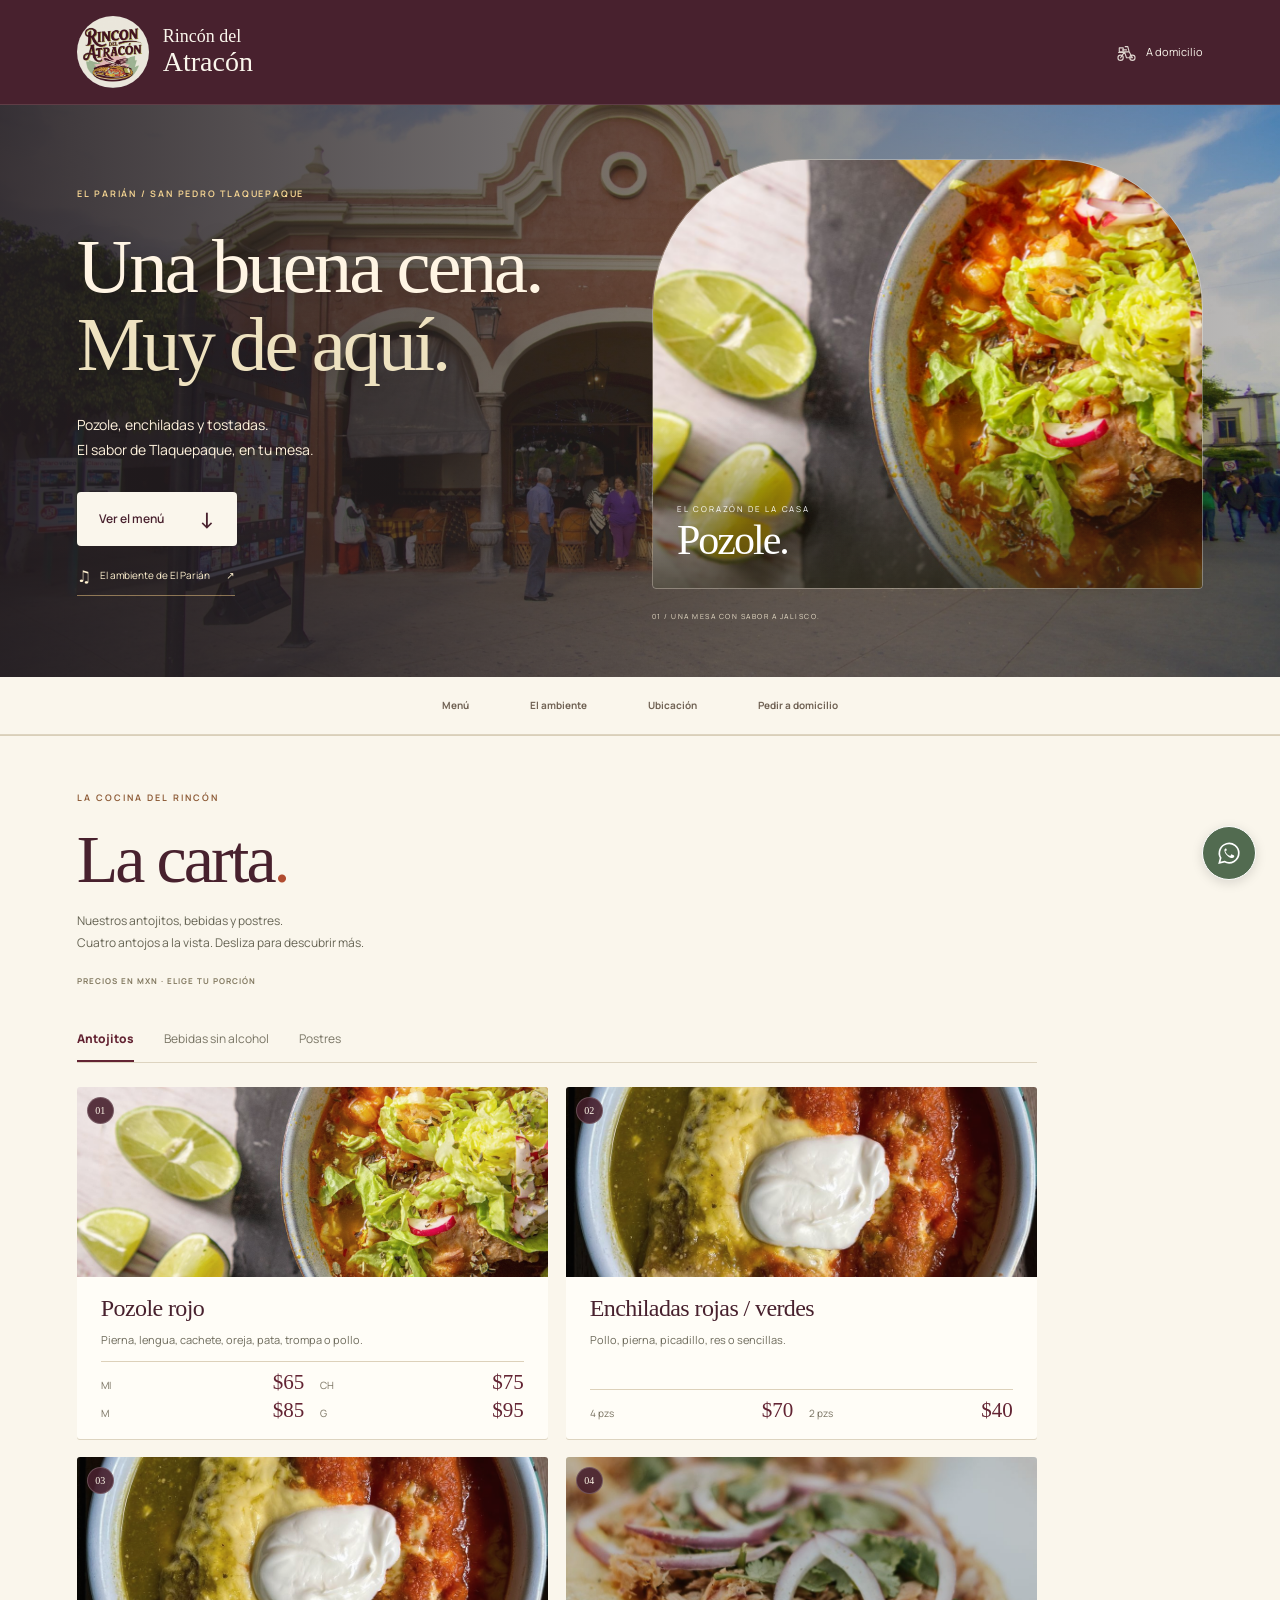
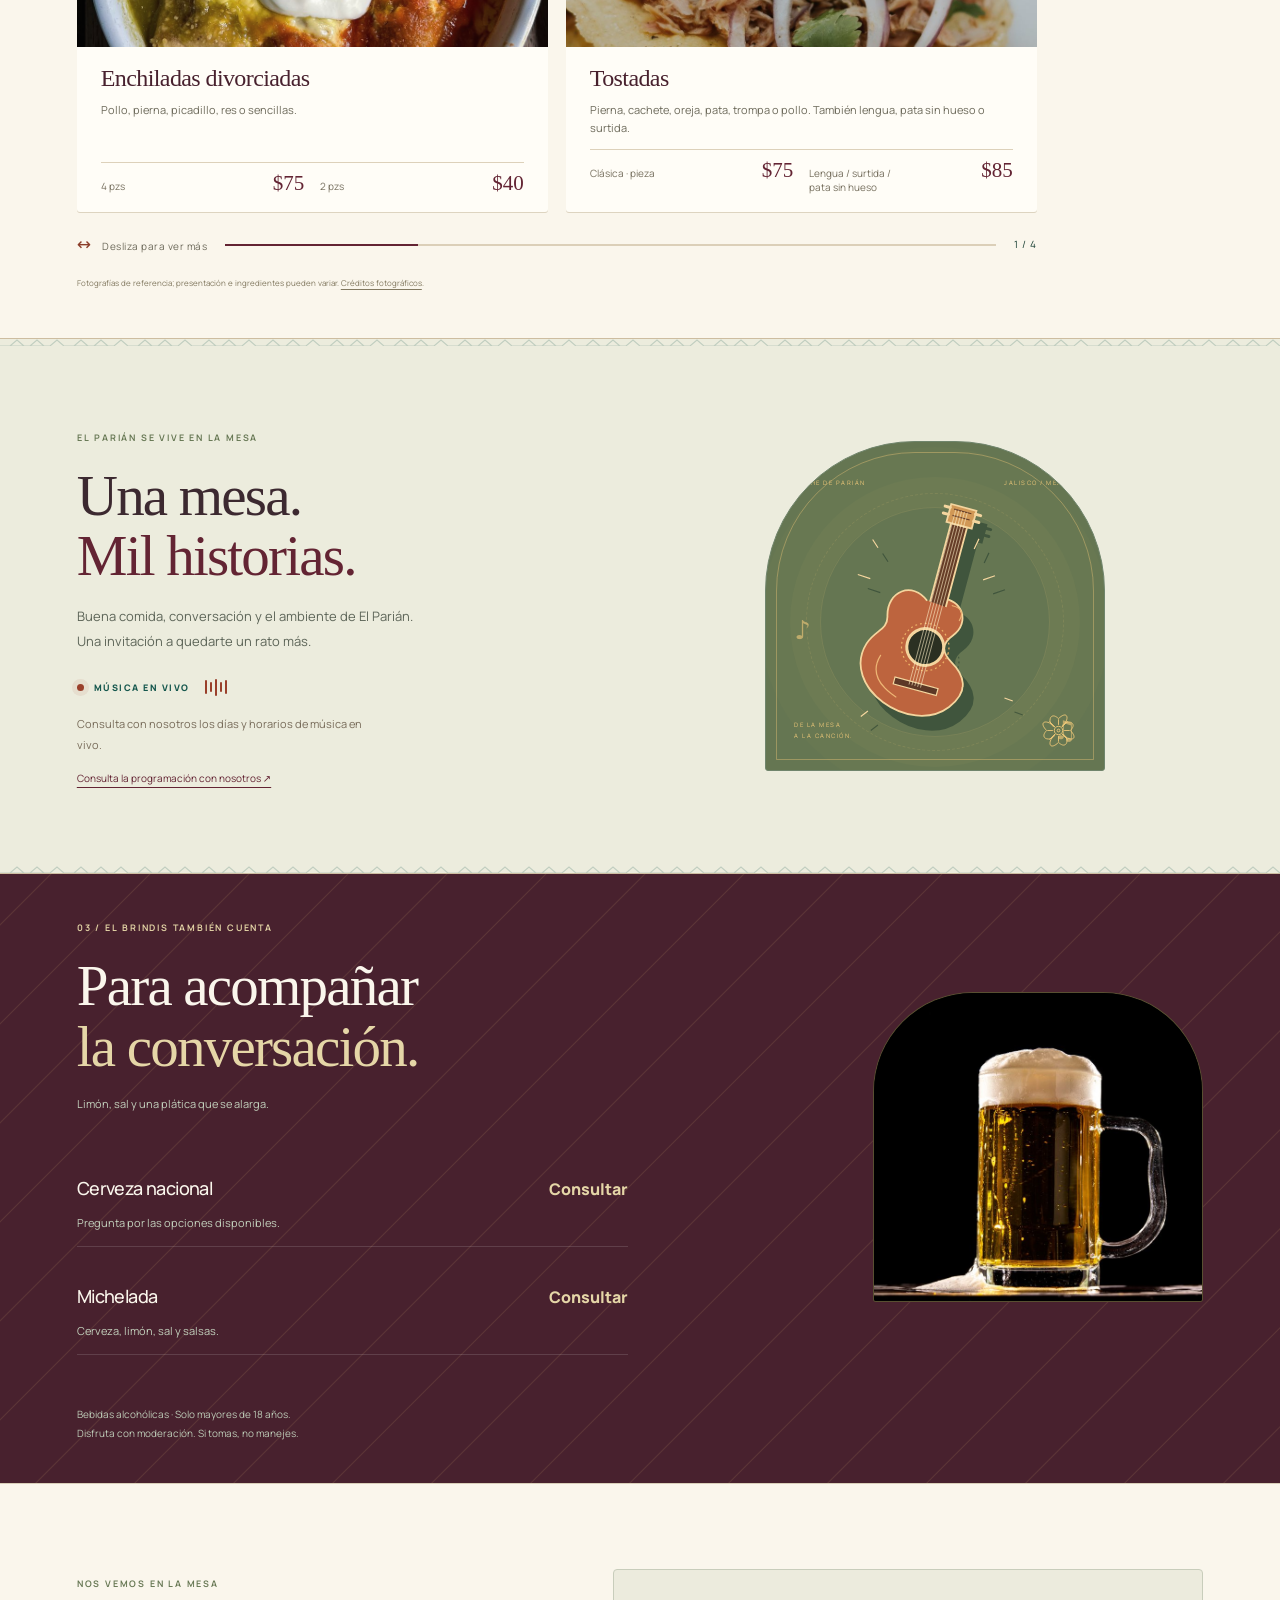
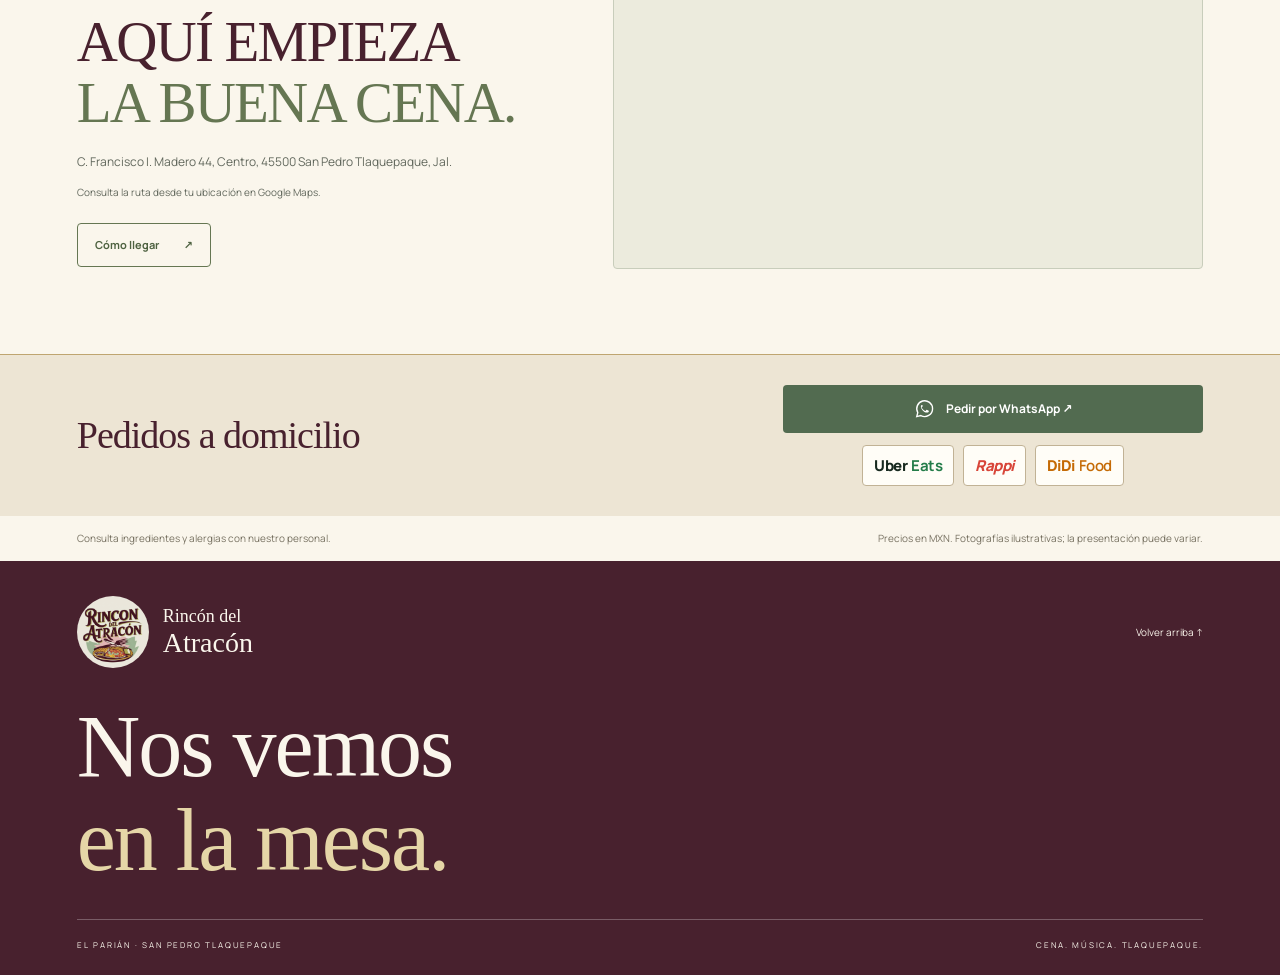
==== index.html @ e935d2b4 "Simplificar pedidos y quitar espacio del pie" ====
<!doctype html><html lang="es-MX"><head><meta charset="utf-8"><meta name="viewport" content="width=device-width,initial-scale=1"><meta name="theme-color" content="#9a402b"><meta name="description" content="Rincón del Atracón, cenaduría en El Parián de San Pedro Tlaquepaque. Pozole, enchiladas, tostadas y una propuesta de música en vivo."><title>Rincón del Atracón · Una noche en El Parián</title><link rel="preload" href="assets/fonts/Manrope.ttf" as="font" type="font/ttf" crossorigin><link rel="stylesheet" href="styles.css"><link rel="stylesheet" href="parian.css?v=20261012-compacto"><link rel="stylesheet" href="carta.css?v=20261012-compacto"><link rel="preload" as="image" href="portada-parian.jpg"></head><body><header class="topbar"><a class="brand brand-rincon" href="#inicio" aria-label="Rincón del Atracón, inicio"><img class="logo-image" src="logo-rincon.png" alt="Rincón del Atracón" width="443" height="446"><span class="brand-name">Rincón del<br><strong>Atracón</strong></span></a><a class="delivery-top" href="#domicilio"><span class="delivery-icon"><svg viewBox="0 0 32 32" fill="none" aria-hidden="true"><circle cx="7" cy="24" r="4" stroke="currentColor" stroke-width="1.7"/><circle cx="25" cy="24" r="4" stroke="currentColor" stroke-width="1.7"/><path d="M7 24l6-9h7l5 9M13 15l3 9h9M20 15l-2-8h-4M10 12h6M4 16h7M5 9h6v6H5Z" stroke="currentColor" stroke-width="1.7" stroke-linecap="round" stroke-linejoin="round"/></svg></span>A domicilio <span>↗</span></a></header><main><section class="hero" id="inicio" aria-labelledby="hero-title"><div class="hero-copy"><p class="eyebrow">EL PARIÁN / SAN PEDRO TLAQUEPAQUE</p><h1 id="hero-title">Una buena cena.<br><span>Muy de aquí.</span></h1><p class="hero-description">Pozole, enchiladas y tostadas.<br>El sabor de Tlaquepaque, en tu mesa.</p><div class="hero-links"><a class="primary-link" href="#antojitos">Ver el menú <span>↓</span></a><span class="hero-side-note">TLAQUEPAQUE,<br>JALISCO.</span></div><a class="hero-music-link" href="#musica"><span class="tiny-note" aria-hidden="true">♫</span> El ambiente de El Parián <span>↗</span></a></div><div class="hero-visual"><figure class="hero-photo"><img src="assets/pozole.jpg" alt="Pozole con maíz, carne, rábano y lechuga; limones frescos al lado" width="1400" height="934" fetchpriority="high"><figcaption><span>EL CORAZÓN DE LA CASA</span><strong>Pozole.</strong></figcaption></figure><span class="visual-index">01 / UNA MESA CON SABOR A JALISCO.</span></div></section></main><nav class="indice" aria-label="Secciones de la carta"><a href="#antojitos">Menú</a><a href="#musica">El ambiente</a><a href="#ubicacion">Ubicación</a><a href="#domicilio">Pedir a domicilio</a></nav><main><section class="catalog-section section-wrap" id="antojitos" aria-labelledby="titulo-antojitos"><div class="catalog-heading"><span class="numero">LA COCINA DEL RINCÓN</span><h2 id="titulo-antojitos">La carta<span>.</span></h2><p>Nuestros antojitos, bebidas y postres.<br>Cuatro antojos a la vista. Desliza para descubrir más.</p><span class="catalog-meta">PRECIOS EN MXN · ELIGE TU PORCIÓN</span></div><div class="catalog-card"><nav class="catalog-tabs" aria-label="Ir a una categoría de la carta"><a href="#menu-antojitos" data-category="antojitos" aria-current="true">Antojitos</a><a href="#menu-bebidas" data-category="bebidas">Bebidas sin alcohol</a><a href="#menu-postres" data-category="postres">Postres</a></nav><div class="catalog-scroll" tabindex="0" role="region" aria-label="Carrusel de platillos; desliza a izquierda o derecha, o usa las flechas del teclado"><div class="catalog-group catalog-all"><div class="catalog-page" role="group" aria-label="Grupo 1 de 4"><article class="catalog-row" data-category="antojitos" id="menu-antojitos"><img class="catalog-thumb" src="assets/pozole.jpg" alt="Fotografía de referencia de Pozole rojo" width="800" height="600" loading="lazy"><div class="catalog-dish"><h4>Pozole rojo</h4><p>Pierna, lengua, cachete, oreja, pata, trompa o pollo.</p><div class="real-prices"><span><small>MI</small><b>$65</b></span><span><small>CH</small><b>$75</b></span><span><small>M</small><b>$85</b></span><span><small>G</small><b>$95</b></span></div></div></article><article class="catalog-row" data-category="antojitos"><img class="catalog-thumb" src="assets/enchiladas.jpg" alt="Fotografía de referencia de Enchiladas rojas / verdes" width="800" height="600" loading="lazy"><div class="catalog-dish"><h4>Enchiladas rojas / verdes</h4><p>Pollo, pierna, picadillo, res o sencillas.</p><div class="real-prices"><span><small>4 pzs</small><b>$70</b></span><span><small>2 pzs</small><b>$40</b></span></div></div></article><article class="catalog-row" data-category="antojitos"><img class="catalog-thumb" src="assets/enchiladas.jpg" alt="Fotografía de referencia de Enchiladas divorciadas" width="800" height="600" loading="lazy"><div class="catalog-dish"><h4>Enchiladas divorciadas</h4><p>Pollo, pierna, picadillo, res o sencillas.</p><div class="real-prices"><span><small>4 pzs</small><b>$75</b></span><span><small>2 pzs</small><b>$40</b></span></div></div></article><article class="catalog-row" data-category="antojitos"><img class="catalog-thumb" src="assets/tostadas.jpg" alt="Fotografía de referencia de Tostadas" width="800" height="600" loading="lazy"><div class="catalog-dish"><h4>Tostadas</h4><p>Pierna, cachete, oreja, pata, trompa o pollo. También lengua, pata sin hueso o surtida.</p><div class="real-prices"><span><small>Clásica · pieza</small><b>$75</b></span><span><small>Lengua / surtida / pata sin hueso</small><b>$85</b></span></div></div></article></div><div class="catalog-page" role="group" aria-label="Grupo 2 de 4"><article class="catalog-row" data-category="antojitos"><img class="catalog-thumb" src="assets/gorditas.jpg" alt="Fotografía de referencia de Gorditas rellenas" width="800" height="600" loading="lazy"><div class="catalog-dish"><h4>Gorditas rellenas</h4><p>Pollo, pierna, picadillo, rajas, requesón, champiñones, chicharrón, papa o chorizo con papa.</p><div class="real-prices"><span><small>Por pieza</small><b>$25</b></span></div></div></article><article class="catalog-row" data-category="antojitos"><img class="catalog-thumb" src="assets/sopes.jpg" alt="Fotografía de referencia de Sopes" width="800" height="600" loading="lazy"><div class="catalog-dish"><h4>Sopes</h4><p>Pollo, pierna, picadillo, rajas, requesón, champiñones, chicharrón, papa o chorizo con papa.</p><div class="real-prices"><span><small>Por pieza</small><b>$25</b></span></div></div></article><article class="catalog-row" data-category="antojitos"><img class="catalog-thumb" src="assets/tacos.jpg" alt="Fotografía de referencia de Tacos dorados" width="800" height="600" loading="lazy"><div class="catalog-dish"><h4>Tacos dorados</h4><p>Pollo, pierna, picadillo, rajas, requesón, champiñones, chicharrón, papa o chorizo con papa.</p><div class="real-prices"><span><small>4 pzs</small><b>$70</b></span><span><small>2 pzs</small><b>$40</b></span></div></div></article><article class="catalog-row" data-category="antojitos"><img class="catalog-thumb" src="assets/flautas.jpg" alt="Fotografía de referencia de Flautas" width="800" height="600" loading="lazy"><div class="catalog-dish"><h4>Flautas</h4><p>Pollo, pierna, picadillo, rajas, requesón, champiñones, chicharrón, papa o chorizo con papa.</p><div class="real-prices"><span><small>2 pzs</small><b>$70</b></span><span><small>1 pza</small><b>$40</b></span></div></div></article></div><div class="catalog-page" role="group" aria-label="Grupo 3 de 4"><article class="catalog-row" data-category="antojitos"><img class="catalog-thumb" src="assets/quesadillas.jpg" alt="Fotografía de referencia de Quesadillas fritas" width="800" height="600" loading="lazy"><div class="catalog-dish"><h4>Quesadillas fritas</h4><p>Pollo, pierna, picadillo, rajas, requesón, champiñones, chicharrón, papa o chorizo con papa.</p><div class="real-prices"><span><small>Por pieza</small><b>$25</b></span></div></div></article><article class="catalog-row" data-category="bebidas" id="menu-bebidas"><img class="catalog-thumb" src="assets/agua-fresca.jpg" alt="Fotografía de referencia de Agua fresca de fruta natural" width="800" height="600" loading="lazy"><div class="catalog-dish"><h4>Agua fresca de fruta natural</h4><p>Pregunta por los sabores disponibles.</p><div class="real-prices"><span><small>500 ml</small><b>$25</b></span><span><small>1 litro</small><b>$35</b></span></div></div></article><article class="catalog-row" data-category="bebidas"><img class="catalog-thumb" src="assets/refresco.jpg" alt="Fotografía de referencia de Refrescos" width="800" height="600" loading="lazy"><div class="catalog-dish"><h4>Refrescos</h4><p>Presentación de 500 ml.</p><div class="real-prices"><span><small>500 ml</small><b>$25</b></span></div></div></article><article class="catalog-row" data-category="bebidas"><img class="catalog-thumb" src="assets/agua.jpg" alt="Fotografía de referencia de Agua natural" width="800" height="600" loading="lazy"><div class="catalog-dish"><h4>Agua natural</h4><div class="real-prices"><span><small>Precio</small><b>$20</b></span></div></div></article></div><div class="catalog-page" role="group" aria-label="Grupo 4 de 4"><article class="catalog-row" data-category="bebidas"><img class="catalog-thumb" src="assets/agua.jpg" alt="Fotografía de referencia de Agua mineral" width="800" height="600" loading="lazy"><div class="catalog-dish"><h4>Agua mineral</h4><div class="real-prices"><span><small>Precio</small><b>$30</b></span></div></div></article><article class="catalog-row" data-category="postres" id="menu-postres"><img class="catalog-thumb" src="assets/helados.jpg" alt="Fotografía de referencia de Helados" width="800" height="600" loading="lazy"><div class="catalog-dish"><h4>Helados</h4><p>Pregunta por los sabores disponibles.</p><div class="real-prices"><span><small>Precio</small><b>$60</b></span></div></div></article><article class="catalog-row" data-category="postres"><img class="catalog-thumb" src="assets/jericilla.jpg" alt="Fotografía de referencia de Jericallas" width="800" height="600" loading="lazy"><div class="catalog-dish"><h4>Jericallas</h4><p>Postre a base de leche, azúcar, huevo, canela y vainilla, con una capa de azúcar caramelizada en la parte superior.</p><div class="real-prices"><span><small>Precio</small><b>$30</b></span></div></div></article></div></div></div><div class="catalog-footer"><span>Desliza para ver más opciones ↓</span><span>Porción y precio a elegir</span></div></div><p class="catalog-photo-note">Fotografías de referencia; presentación e ingredientes pueden variar. <a href="creditos.html" target="_blank" rel="noopener">Créditos fotográficos</a>.</p></section><section class="music-section section-wrap" id="musica" aria-labelledby="titulo-musica"><div class="music-copy"><span class="numero">EL PARIÁN SE VIVE EN LA MESA</span><h2 id="titulo-musica">Una mesa.<br><em>Mil historias.</em></h2><p>Buena comida, conversación y el ambiente de El Parián.<br>Una invitación a quedarte un rato más.</p><div class="live-label"><span class="live-dot" aria-hidden="true"></span>MÚSICA EN VIVO<span class="equalizer" aria-hidden="true"><i></i><i></i><i></i><i></i><i></i></span></div><p class="music-note">Consulta con nosotros los días y horarios de música en vivo.</p><a class="music-link" href="#domicilio">Consulta la programación con nosotros ↗</a></div><div class="music-art" aria-hidden="true"><div class="record-rings"></div><div class="music-art-top"><span>NOCHE DE PARIÁN</span><span>JALISCO / MÉXICO</span></div><svg class="guitar" viewBox="0 0 320 430" fill="none" xmlns="http://www.w3.org/2000/svg" aria-hidden="true"><g transform="rotate(15 160 215)"><path d="M138 184c-32-26-70 1-58 42 7 23-14 28-22 54-25 81 111 132 162 67 27-35 10-59-16-74-20-12-24-26-9-44 24-29-3-65-34-54" fill="#bd643e" stroke="#f4d59e" stroke-width="3" class="instrument-line"/><path d="M143 184V47h28v139" fill="#663d27" stroke="#f4d59e" stroke-width="3"/><path d="M135 47V16h44v31Z" fill="#d19856" stroke="#f4d59e" stroke-width="3"/><path d="M142 23h30M142 34h30" stroke="#663d27" stroke-width="2"/><path d="M126 22h9m-9 12h9m44-12h9m-9 12h9" stroke="#f4d59e" stroke-width="5" stroke-linecap="round"/><circle cx="155" cy="260" r="31" fill="#2b3022" stroke="#f4d59e" stroke-width="5"/><circle cx="155" cy="260" r="40" stroke="#efb568" stroke-width="2" stroke-dasharray="3 5"/><path d="M119 322h75v12h-75Z" fill="#5c3826" stroke="#f4d59e" stroke-width="2"/><path d="M145 23v305m5-305v305m5-305v305m5-305v305m5-305v305" stroke="#fff2ca" stroke-width=".9" class="guitar-strings"/><path d="M86 293q-13 42 43 61m52-173q24-1 18 21" stroke="#edb574" stroke-width="2" stroke-linecap="round"/></g><g stroke="#f4d59e" stroke-width="2" class="music-rays"><path d="M55 76l9 14m-34 45 21 7m183-67-8 17m35 45-20 7M47 365l-12 9m242-31 14 5"/></g></svg><span class="floating-note note-one">♪</span><span class="floating-note note-two">♫</span><div class="music-art-bottom"><span>DE LA MESA<br>A LA CANCIÓN.</span><span class="music-flower"><svg viewBox="0 0 100 100" xmlns="http://www.w3.org/2000/svg" fill="none" aria-hidden="true"><g stroke="currentColor" stroke-width="2.5"><path d="M50 16C24-9 16 34 40 40 16 16-9 24 16 50-9 76 34 84 40 60 16 84 24 109 50 84c26 25 34-18 10-24 24 24 49 16 24-10 25-26-18-34-24-10C84 16 76-9 50 16Z"/><path d="M50 18v16M50 66v16M18 50h16M66 50h16M24 24l14 14m24 24 14 14M24 76l14-14m24-24 14-14"/><circle cx="50" cy="50" r="12"/><circle cx="50" cy="50" r="4"/></g></svg></span></div></div></section><section class="cheve-section section-wrap" id="cheve" aria-labelledby="titulo-cheve"><div class="cabecera"><span class="numero">03 / EL BRINDIS TAMBIÉN CUENTA</span><h2 id="titulo-cheve">Para acompañar<br><em>la conversación.</em></h2><p>Limón, sal y una plática que se alarga.</p></div>
<div class="beer-stage"><img src="assets/cheve.jpg" alt="Detalle de una cerveza con espuma y condensación" width="1000" height="1500" loading="lazy"><span class="beer-note">BIEN<br><em>FRÍA.</em></span></div>
<article class="platillo"><div class="nombre"><h3>Cerveza nacional</h3><span class="precio price-consult">Consultar</span></div><p>Pregunta por las opciones disponibles.</p></article>
<article class="platillo"><div class="nombre"><h3>Michelada</h3><span class="precio price-consult">Consultar</span></div><p>Cerveza, limón, sal y salsas.</p></article>
<aside class="maridaje"><span class="numero">PARA ACOMPAÑAR EL BRINDIS</span><p>Una cheve con tacos dorados.<br>Una michelada con tostadas.</p><a href="#antojitos">Conoce los antojitos ↗</a></aside><p class="consumo">Bebidas alcohólicas · Solo mayores de 18 años.<br>Disfruta con moderación. Si tomas, no manejes.</p></section><section class="map-section section-wrap" id="ubicacion" aria-labelledby="titulo-ubicacion"><div class="map-copy"><span class="numero">NOS VEMOS EN LA MESA</span><h2 id="titulo-ubicacion">AQUÍ EMPIEZA<br><em>LA BUENA CENA.</em></h2><p id="map-address">El Parián · San Pedro Tlaquepaque, Jalisco.</p><p class="map-status" id="map-status">La ubicación exacta del local está pendiente de confirmar.</p><a class="map-directions" id="map-directions" href="#map-preview">Cómo llegar <span>↗</span></a></div><div class="map-preview" id="map-preview"><div class="map-placeholder" id="map-placeholder"><div class="map-streets" aria-hidden="true"></div><svg class="map-pin" viewBox="0 0 64 80" fill="none" aria-hidden="true"><path d="M32 72C24 61 9 43 9 29a23 23 0 0 1 46 0c0 14-15 32-23 43Z" fill="#15574d" stroke="#fff5e4" stroke-width="3"/><circle cx="32" cy="29" r="8" fill="#efc879"/></svg><div class="map-placeholder-label"><strong>Ubicación del negocio</strong><span>El mapa se activará al confirmar la dirección.</span></div><span class="map-provider">Espacio preparado para Google Maps</span></div></div></section><section class="delivery section-wrap delivery-compact" id="domicilio" aria-labelledby="titulo-domicilio"><h2 id="titulo-domicilio">Pedidos a domicilio</h2><div class="delivery-action"><a class="whatsapp" data-whatsapp href="#contacto-pendiente"><span class="button-icon"><svg viewBox="0 0 32 32" fill="none" aria-hidden="true"><path d="M27 15.5A11.5 11.5 0 0 1 10 25.6L4 27l1.5-5.8A11.5 11.5 0 1 1 27 15.5Z" stroke="currentColor" stroke-width="2"/><path d="M11 10c-3 2 1 9 6 11 3 1 6-1 4-3l-3-1-1 2c-3-1-5-3-6-6l2-1-1-2Z" fill="currentColor"/></svg></span> Pedir por WhatsApp ↗</a><div class="platform-list" aria-label="Plataformas de entrega disponibles"><span class="platform-uber">Uber <b>Eats</b></span><span class="platform-rappi">Rappi</span><span class="platform-didi">DiDi <b>Food</b></span></div><p id="contacto-pendiente" class="contact-note" hidden></p></div></section><div class="aviso"><p>Consulta ingredientes y alergias con nuestro personal.</p><p>Precios en MXN. Fotografías ilustrativas; la presentación puede variar.</p></div></main><footer><div class="footer-row"><a class="brand brand-rincon" href="#inicio" aria-label="Rincón del Atracón, inicio"><img class="logo-image" src="logo-rincon.png" alt="Rincón del Atracón" width="443" height="446"><span class="brand-name">Rincón del<br><strong>Atracón</strong></span></a><a class="back-top" href="#inicio">Volver arriba ↑</a></div><p class="footer-message">Nos vemos<br><em>en la mesa.</em></p><div class="footer-bottom"><span>EL PARIÁN · SAN PEDRO TLAQUEPAQUE</span><span>CENA. MÚSICA. TLAQUEPAQUE.</span></div></footer><a class="whatsapp-float" data-whatsapp href="#contacto-pendiente" aria-label="WhatsApp del negocio, número pendiente" title="WhatsApp"><svg viewBox="0 0 32 32" fill="none" aria-hidden="true"><path d="M27 15.5A11.5 11.5 0 0 1 10 25.6L4 27l1.5-5.8A11.5 11.5 0 1 1 27 15.5Z" stroke="currentColor" stroke-width="2"/><path d="M11 10c-3 2 1 9 6 11 3 1 6-1 4-3l-3-1-1 2c-3-1-5-3-6-6l2-1-1-2Z" fill="currentColor"/></svg></a><div class="reading-progress" aria-hidden="true"></div><script src="config.js?v=20261012-compacto"></script><script src="experience.js?v=20261012-compacto"></script><script src="menu.js?v=20261012-compacto"></script><script src="map.js"></script></body></html>
---- styles.css ----
@font-face{font-family:Manrope;src:url('assets/fonts/Manrope.ttf') format('truetype');font-weight:200 800;font-display:swap}
:root{--blue:#2432cc;--lime:#e3ee88;--pink:#edb3d0;--cream:#fff8ec;--ink:#192133;--muted:#62656e;--line:#ded8cc;--orange:#f37444}*{box-sizing:border-box}html{scroll-behavior:smooth;scroll-padding-top:78px}body{margin:0;background:var(--cream);color:var(--ink);font:14px/1.7 Manrope,system-ui,sans-serif;-webkit-font-smoothing:antialiased}body,main,section{max-width:100%}body{overflow-x:clip}a{color:inherit}a:focus-visible{outline:3px solid var(--orange);outline-offset:5px}h1,h2,h3,p,figure{margin:0}h1,h2{font-weight:800;line-height:.98;letter-spacing:-3px}h3{font-weight:800;line-height:1.2;letter-spacing:-.6px}em{font-style:normal}img{display:block;width:100%;height:100%;object-fit:cover}svg{display:block;width:100%;height:100%}.topbar{display:flex;justify-content:space-between;align-items:center;background:var(--blue);color:var(--cream);padding:25px 6vw;border-bottom:1px solid #ffffff30}.brand{display:flex;align-items:center;gap:11px;text-decoration:none;font-size:30px;font-weight:800;letter-spacing:-1.5px;line-height:1}.brand small{font-size:8px;letter-spacing:2px;display:block;margin-bottom:3px}.brand-icon{width:35px;height:35px;color:var(--lime)}.brand-dot{color:var(--lime)}.delivery-top{display:flex;gap:20px;align-items:center;text-decoration:none;font-size:11px}.delivery-top span{display:grid;place-items:center;border:1px solid #ffffff70;border-radius:50%;width:32px;height:32px;font-size:17px}.hero{background:var(--blue);color:var(--cream);padding:65px 6vw 70px;display:grid;grid-template-columns:1fr 1.03fr;gap:40px;align-items:center;position:relative;overflow:hidden}.eyebrow,.numero{font-size:9px;font-weight:650;letter-spacing:1.8px}.eyebrow{color:var(--lime)}h1{font-size:clamp(65px,7.1vw,115px);margin:27px 0;position:relative;z-index:1}h1 span{color:var(--lime)}.hero-description{font-size:13px;line-height:1.9;color:#edeefe}.hero-links{display:flex;gap:30px;align-items:center;margin-top:28px}.primary-link{display:inline-flex;justify-content:space-between;align-items:center;gap:35px;background:var(--lime);color:var(--blue);border-radius:50px;padding:16px 22px;text-decoration:none;font-size:12px;font-weight:800}.primary-link span{font-size:22px;line-height:1}.hero-side-note{font-size:8px;letter-spacing:1.5px;line-height:1.8;color:#d9dcfc}.hero-visual{position:relative;min-width:0}.hero-photo{height:520px;border-radius:24px 24px 140px 24px;overflow:hidden;position:relative;transform:rotate(2deg);border:1px solid #ffffff44}.hero-photo img{object-position:66% center;animation:photo-arrival 1.5s ease both}.hero-photo:after{content:'';position:absolute;inset:60% 0 0;background:linear-gradient(transparent,#252213bb)}.hero-photo figcaption{position:absolute;left:24px;bottom:24px;z-index:1;color:white}.hero-photo figcaption span{display:block;font-size:8px;letter-spacing:1.8px}.hero-photo figcaption strong{font-size:45px;letter-spacing:-2px}.hero-stamp{position:absolute;top:-25px;right:-12px;transform:rotate(12deg);width:110px;height:110px;display:flex;flex-direction:column;align-items:center;justify-content:center;border-radius:50%;background:var(--pink);color:var(--blue);box-shadow:0 5px 20px #080d6730}.hero-stamp span{font-size:7px;letter-spacing:1.7px;font-weight:800}.hero-stamp svg{width:40px;height:40px;margin:5px}.hero-stamp b{font-size:13px;letter-spacing:1px}.visual-index{display:block;font-size:8px;letter-spacing:1.5px;color:#d9dcfc;margin-top:22px}.flavor-strip{background:var(--lime);color:var(--blue);padding:14px 0;overflow:hidden;font-size:22px;font-weight:800;letter-spacing:-.7px}.flavor-strip>div{width:max-content;animation:marquee 40s linear infinite}.flavor-strip span{display:inline-block;padding:0 25px;font-size:30px;vertical-align:middle}.indice{display:flex;gap:25px;justify-content:center;position:sticky;top:0;z-index:20;background:#fff8ecf7;backdrop-filter:blur(12px);border-bottom:1px solid var(--line);padding:9px 20px}.indice a{font-size:11px;font-weight:700;text-decoration:none;border-radius:25px;padding:11px 18px;white-space:nowrap;transition:background .25s,color .25s}.indice a[aria-current]{background:var(--blue);color:var(--cream)}.section-wrap{padding:85px max(6vw,calc((100vw - 1280px)/2))}.section-heading{display:flex;justify-content:space-between;gap:25px;align-items:center}.numero{color:var(--blue)}h2{font-size:clamp(42px,4.5vw,70px);margin:18px 0}h2 em{color:var(--blue)}.heading-icon{width:100px;height:100px;color:var(--blue)}.section-intro{font-size:13px;color:var(--muted);margin-bottom:35px}.signature-grid{display:grid;grid-template-columns:1fr 1fr;gap:30px}.signature{border:1px solid var(--line);border-radius:22px;overflow:hidden;background:#fffdf7}.signature-pozole{grid-column:1/-1;display:grid;grid-template-columns:1.2fr 1fr;align-items:center;background:var(--lime);border:0}.signature figure{height:350px;position:relative;overflow:hidden}.signature-pozole figure{height:430px}.signature img{transition:transform 1.2s ease;object-position:65% center}.signature:hover img{transform:scale(1.025)}.dish-badge{position:absolute;left:18px;top:18px;background:var(--cream);color:var(--ink);padding:8px 13px;font-size:8px;letter-spacing:1px;font-weight:800;border-radius:20px}.signature-body{padding:27px 28px}.signature-pozole .signature-body{padding:35px 40px}.dish-category{font-size:8px;letter-spacing:1.5px;color:var(--blue);font-weight:700}.nombre{display:flex;align-items:baseline;justify-content:space-between;gap:15px}.signature .nombre{margin:14px 0}.signature h3{font-size:34px}.signature-pozole .nombre{display:block}.signature-pozole h3{font-size:52px;line-height:1.03;max-width:8ch;margin-bottom:20px}.precio{font-size:24px;font-weight:800;letter-spacing:-1px;white-space:nowrap;color:var(--blue)}.signature-pozole .precio{font-size:35px}.signature-body p{font-size:12px;line-height:1.9;color:#575c47;max-width:40ch}.dish-detail{display:flex;justify-content:space-between;border-top:1px solid #83904166;padding-top:15px;margin-top:20px;font-size:9px;letter-spacing:.6px}.small-note{display:block;font-size:9px;color:#62694b;margin-top:8px}.signature-enchiladas{background:var(--pink);border:0}.signature-tostadas{background:#f6d2a6;border:0}.menu-section{display:grid;grid-template-columns:1.45fr 1fr;column-gap:65px;border-top:1px solid var(--line)}.cabecera{margin-bottom:25px}.cabecera>p{font-size:12px;color:var(--muted)}.menu-section .cabecera{grid-column:1/-1}.menu-list{counter-reset:plate}.platillo{border-bottom:1px solid var(--line);padding:23px 0}.platillo h3{font-size:25px}.platillo p{font-size:12px;line-height:1.9;color:var(--muted);max-width:42ch;margin-top:10px}.menu-list .platillo h3:before{counter-increment:plate;content:'0' counter(plate);display:inline-block;color:var(--blue);font-size:10px;margin-right:13px;vertical-align:middle;letter-spacing:0}.porcion{display:block;font-size:10px;color:var(--muted);margin-top:8px}.extras-wrap{align-self:center;background:var(--blue);color:var(--cream);padding:30px;border-radius:20px;position:relative;overflow:hidden}.extras-wrap:before{content:'✳';display:block;color:var(--lime);font-size:75px;line-height:1;margin-bottom:20px}.acompanamientos h3{font-size:31px;letter-spacing:-1px}dl{margin:15px 0 0}dl div{display:flex;justify-content:space-between;gap:12px;padding:9px 0;border-bottom:1px solid #ffffff35;font-size:12px}dd{margin:0;color:var(--lime)}.nota{font-size:11px;color:#d8dcff;margin-top:20px}.cheve-section{background:#162b24;color:var(--cream);display:grid;grid-template-columns:1fr 1fr;gap:0 60px;position:relative;overflow:hidden}.cheve-section .numero{color:var(--lime)}.cheve-section h2 em{color:var(--lime)}.cheve-section .cabecera{grid-column:1}.cheve-section .cabecera p,.cheve-section .platillo p{color:#c3d1bd}.beer-stage{grid-column:2;grid-row:1/6;height:610px;align-self:center;position:relative;overflow:hidden;border-radius:180px 180px 24px 24px;background:#070b06}.beer-stage img{object-position:center}.beer-note{position:absolute;top:30px;right:15px;border-radius:50%;width:115px;height:115px;background:var(--lime);color:#162b24;display:grid;place-content:center;text-align:center;font-size:27px;line-height:.9;font-weight:800;transform:rotate(12deg)}.beer-note em{display:block}.cheve-section .platillo{border-color:#5f796b}.cheve-section .precio{color:var(--lime)}.maridaje{margin-top:25px}.maridaje p{font-size:17px;font-weight:600;margin:13px 0;color:#e2edda}.maridaje a{font-size:11px;text-underline-offset:5px}.consumo{font-size:10px;color:#bdcbb7;margin-top:22px;line-height:1.9}.brindis{display:grid;grid-template-columns:1fr 1fr;gap:0 60px;background:var(--pink)}.brindis .cabecera{grid-column:1}.foto-brindis{grid-column:1;height:330px;overflow:hidden;border-radius:20px}.lista-brindis{grid-column:2;grid-row:1/3}.brindis .platillo{border-color:#b684a0}.brindis .consumo{color:#585362}.greca{display:none}.frescas{display:grid;grid-template-columns:repeat(3,1fr);gap:0 35px;padding-top:50px;padding-bottom:60px}.frescas .cabecera{grid-column:1/-1}.frescas h2{font-size:45px}.dulces{display:grid;grid-template-columns:1fr 1fr;gap:0 60px;background:#f6d2a6}.dulces .cabecera{grid-column:2}.flan{grid-column:1;grid-row:1/6;align-self:center}.flan img{height:560px;border-radius:24px 160px 24px 24px}.flan figcaption{font-size:10px;letter-spacing:1px;margin-top:14px}.dulces .platillo{grid-column:2;border-color:#c79c6b}.delivery{display:grid;grid-template-columns:1.3fr 1fr;gap:40px;align-items:center;background:var(--lime)}.delivery h2{font-size:60px}.delivery p{font-size:12px;color:#4d5742;line-height:1.9}.delivery-action{justify-self:end}.whatsapp{display:block;border-radius:35px;background:var(--blue);color:white;padding:19px 25px;text-decoration:none;font-size:12px;font-weight:700;transition:transform .25s,box-shadow .25s}.whatsapp:hover{transform:translateY(-3px);box-shadow:0 10px 20px #2432cc22}.contact-note{font-size:10px!important;max-width:38ch;margin-top:13px}.aviso{padding:25px 6vw;font-size:10px;color:var(--muted);display:flex;justify-content:space-between;gap:25px}footer{background:var(--blue);color:var(--cream);padding:35px 6vw 25px}.footer-row{display:flex;justify-content:space-between;align-items:center}.back-top{font-size:10px;text-decoration:none}.footer-message{font-size:clamp(55px,8vw,120px);line-height:.94;font-weight:800;letter-spacing:-4px;margin:50px 0}.footer-message em{color:var(--lime)}.footer-bottom{display:flex;justify-content:space-between;gap:15px;font-size:8px;letter-spacing:1.8px;border-top:1px solid #ffffff44;padding-top:18px}.reading-progress{position:fixed;top:0;left:0;width:100%;height:3px;background:var(--orange);transform-origin:left;transform:scaleX(0);z-index:30;pointer-events:none}.motion-ready .reveal{opacity:0;transform:translateY(20px);transition:opacity .8s ease,transform .9s cubic-bezier(.16,.75,.25,1);transition-delay:var(--delay,0ms)}.motion-ready .reveal.visible{opacity:1;transform:none}.hero-copy h1{animation:title-arrival 1s .15s both}.hero-description,.hero-links{animation:title-arrival 1s .3s both}.hero-stamp{animation:stamp-arrival 1.5s .35s both}.primary-link span{animation:arrow 2.5s ease-in-out infinite}@keyframes photo-arrival{from{opacity:.4;transform:scale(1.06)}to{opacity:1;transform:scale(1)}}@keyframes title-arrival{from{opacity:0;transform:translateY(25px)}to{opacity:1;transform:none}}@keyframes stamp-arrival{from{opacity:0;transform:rotate(-20deg) scale(.5)}to{opacity:1;transform:rotate(12deg) scale(1)}}@keyframes arrow{50%{transform:translateY(4px)}}@keyframes marquee{to{transform:translateX(-50%)}}
@media(min-width:1600px){.hero{gap:70px}.hero-photo{height:630px}}@media(max-width:1000px){.hero{gap:25px}.hero-photo{height:450px}h1{font-size:clamp(43px,6.5vw,65px)}.hero-side-note{display:none}.signature-pozole h3{font-size:40px}.signature-pozole .signature-body{padding:25px}.menu-section{column-gap:35px}.cheve-section,.brindis,.dulces{column-gap:30px}.delivery h2{font-size:45px}.beer-stage{height:540px}}
@media(max-width:650px){html{scroll-padding-top:65px}.topbar{padding:19px 22px}.brand{font-size:26px;gap:8px}.brand-icon{width:30px;height:30px}.delivery-top{font-size:10px;gap:10px}.delivery-top span{width:29px;height:29px}.hero{display:block;padding:35px 22px 30px}.eyebrow{font-size:7px;letter-spacing:1.5px}h1{font-size:clamp(48px,12.8vw,80px);letter-spacing:-2.8px;margin:23px 0;line-height:1}.hero-description{font-size:12px;line-height:1.8}.hero-links{margin:22px 0 38px;gap:20px}.primary-link{font-size:11px;padding:13px 18px;gap:27px}.hero-side-note{display:block;font-size:7px;letter-spacing:1px}.hero-photo{height:330px;border-radius:20px 20px 100px 20px;transform:rotate(1.5deg)}.hero-photo figcaption{left:18px;bottom:18px}.hero-photo figcaption strong{font-size:36px}.hero-photo figcaption span{font-size:6px;letter-spacing:1.5px}.hero-stamp{top:-22px;right:-7px;width:83px;height:83px}.hero-stamp svg{width:28px;height:28px;margin:4px}.hero-stamp span{font-size:5px}.hero-stamp b{font-size:10px}.visual-index{font-size:7px;letter-spacing:1px;margin-top:18px}.flavor-strip{font-size:16px;padding:9px 0}.flavor-strip span{font-size:22px;padding:0 17px}.indice{padding:8px;gap:0;justify-content:space-between}.indice a{padding:10px 11px;font-size:9px}.section-wrap{padding:45px 22px}.section-heading{gap:10px}.section-heading h2{font-size:37px;letter-spacing:-1.7px}.heading-icon{width:42px;height:42px;flex-shrink:0;align-self:start;margin-top:35px}.numero{font-size:7px;letter-spacing:1.2px}h2{font-size:39px;letter-spacing:-1.8px;line-height:1.03;margin:15px 0}.section-intro{font-size:12px;margin:0 0 25px}.signature-grid{display:block}.signature{margin-bottom:22px;border-radius:20px}.signature:last-child{margin-bottom:0}.signature-pozole{display:block}.signature figure,.signature-pozole figure{height:275px}.signature-body,.signature-pozole .signature-body{padding:23px}.dish-category{font-size:7px;letter-spacing:1px}.signature h3{font-size:27px;letter-spacing:-1px}.signature-pozole h3{font-size:32px;max-width:none;margin-bottom:12px}.signature-pozole .nombre{display:flex;align-items:baseline}.signature-pozole .precio{font-size:27px}.signature .nombre{margin:12px 0}.signature-body p{font-size:12px}.precio{font-size:25px}.dish-badge{font-size:7px;padding:7px 11px;top:14px;left:14px}.dish-detail{font-size:9px;margin-top:18px}.small-note{font-size:9px}.menu-section{display:block}.cabecera{margin-bottom:20px}.cabecera>p{font-size:12px}.platillo{padding:21px 0}.platillo h3{font-size:23px;letter-spacing:-.7px}.platillo p{font-size:12px;line-height:1.85}.menu-list .platillo h3:before{font-size:8px;margin-right:9px}.porcion{font-size:10px}.extras-wrap{margin-top:28px;padding:25px}.extras-wrap:before{font-size:58px;margin-bottom:17px}.acompanamientos h3{font-size:28px}dl div{font-size:12px}.cheve-section{display:block}.cheve-section h2{font-size:42px}.beer-stage{height:370px;border-radius:160px 160px 20px 20px;margin:25px 0 10px}.beer-note{width:85px;height:85px;font-size:22px;right:11px;top:22px}.maridaje p{font-size:15px}.consumo{font-size:10px}.brindis{display:block}.foto-brindis{height:250px;margin:25px 0 10px}.frescas{display:block}.frescas h2{font-size:37px}.dulces{display:flex;flex-direction:column}.flan img{height:350px;border-radius:20px 120px 20px 20px}.flan figcaption{font-size:9px;margin-bottom:10px}.delivery{display:block}.delivery h2{font-size:46px}.delivery p{font-size:12px}.delivery-action{margin-top:25px}.whatsapp{font-size:11px;text-align:center;padding:17px}.contact-note{max-width:none;font-size:10px!important;text-align:center}.aviso{display:block;padding:22px;font-size:10px}.aviso p+p{margin-top:8px}footer{padding:30px 22px 22px}.footer-message{font-size:49px;letter-spacing:-2.7px;margin:35px 0}.footer-bottom{font-size:6px;letter-spacing:.9px}.footer-bottom span:last-child{text-align:right}.back-top{font-size:9px}}
@media(max-width:350px){.topbar{padding:17px}.hero{padding-left:18px;padding-right:18px}h1{font-size:43px;letter-spacing:-2.4px}.hero-links{gap:10px}.primary-link{font-size:10px;padding:12px 16px;gap:20px}.hero-side-note{font-size:6px}.hero-photo{height:285px}.section-wrap{padding-left:18px;padding-right:18px}.section-heading h2{font-size:33px}.heading-icon{width:32px;height:32px}.indice a{font-size:8px;padding:10px 9px}.signature-body,.signature-pozole .signature-body{padding:20px}.signature-pozole h3{font-size:26px}.signature h3{font-size:25px}.platillo h3{font-size:21px}.menu-list .platillo h3:before{margin-right:5px}.nombre{gap:9px}.signature-pozole .precio{font-size:24px}.precio{font-size:23px}.delivery h2{font-size:40px}.footer-message{font-size:43px}}
@media(prefers-reduced-motion:reduce){html{scroll-behavior:auto}*,*:before,*:after{animation:none!important;transition:none!important}.motion-ready .reveal{opacity:1;transform:none}}
@media print{.indice,.reading-progress,.hero-stamp,.flavor-strip{display:none}.hero{display:block}.hero-photo{height:200px}.section-wrap{padding:25px}.signature figure{height:160px}.motion-ready .reveal{opacity:1;transform:none}.platillo,.signature{break-inside:avoid}.hero,.delivery,.cheve-section,.brindis,.signature{print-color-adjust:exact}}
---- parian.css ----
/* Identidad de El Parián: barro, azulejo, cantera y noche de cantina. */
:root{--blue:#15574d;--lime:#efc879;--pink:#e8c2a3;--cream:#fff5e4;--ink:#263c32;--muted:#62685d;--line:#d9cfb9;--orange:#b14c30}
body{background:var(--cream)}.topbar{background:#913b29;border-color:#efc87944}.hero{background:#9a402b;isolation:isolate}.hero:before{content:'';position:absolute;inset:0;z-index:-1;opacity:.13;background-image:url("data:image/svg+xml,%3Csvg xmlns='http://www.w3.org/2000/svg' width='96' height='96' viewBox='0 0 96 96'%3E%3Cg fill='none' stroke='%23f3cc86' stroke-width='.8'%3E%3Cpath d='M48 5C26-10 12 22 35 35 12 12-10 26 5 48c-15 22 17 36 30 13-23 23-9 45 13 30 22 15 36-17 13-30 23 23 45 9 30-13 15-22-17-36-30-13 23-13 9-45-13-30Z'/%3E%3Ccircle cx='48' cy='48' r='12'/%3E%3Cpath d='M0 0h96v96H0zM48 0v12M0 48h12M84 48h12M48 84v12'/%3E%3C/g%3E%3C/svg%3E")}.hero:after{content:'';position:absolute;inset:auto 0 0;height:13px;opacity:.8;background-image:url("data:image/svg+xml,%3Csvg xmlns='http://www.w3.org/2000/svg' width='40' height='14'%3E%3Cpath d='M0 7L10 0l10 7 10-7 10 7M0 14l10-7 10 7 10-7 10 7' fill='none' stroke='%23efc879' stroke-width='1'/%3E%3C/svg%3E")}.hero-description{color:#fff2dd}.hero-side-note,.visual-index{color:#f5dbc0}.hero-stamp{background:#efc879;color:#913b29;border:1px solid #8f3b2966;outline:1px solid #efc879;outline-offset:4px}.hero-stamp b{font-size:10px;letter-spacing:.3px}.hero-photo{border:1px solid #efc87980;box-shadow:12px 12px 0 #67311f33}.primary-link{color:#6c2b20;transition:transform .25s,box-shadow .25s}.primary-link:hover{transform:translateY(-3px);box-shadow:0 8px 25px #52281f44}.hero-music-link{display:inline-flex;align-items:center;gap:9px;text-decoration:none;font-size:10px;color:#ffe2b2;border-bottom:1px solid #f3cc8680;padding:11px 0;margin-top:12px}.tiny-note{font-size:20px;line-height:1}.hero-music-link>span:last-child{margin-left:7px}.flavor-strip{background:#efc879;color:#713521;border-top:1px solid #d4ac67;border-bottom:1px solid #d4ac67}.brand-icon{color:#efc879}.indice{background:#fff5e4f5}.signature-pozole{background:#e9d3a5}.signature-enchiladas{background:#e5bd9c}.signature-tostadas{background:#d3decc}.signature figure{isolation:isolate}.signature figure:after{content:'';position:absolute;inset:9px;border:1px solid #fff5e455;border-radius:15px;pointer-events:none}.dish-badge{color:#713b2a;border:1px solid #af916766;background:#fff5e4}.dish-detail{border-color:#a2937370}.signature-body p{color:#4f5b4f}.small-note{color:#66705c}.extras-wrap{border:1px solid #496e55;outline:1px solid #efc87966;outline-offset:-9px}.extras-wrap:before{content:'❋';font-size:75px}.cheve-section{background:#153c31;isolation:isolate}.cheve-section:before{content:'';position:absolute;inset:0;pointer-events:none;z-index:-1;opacity:.12;background:repeating-linear-gradient(135deg,transparent 0 35px,#efc879 36px,transparent 37px 70px)}.beer-stage{border:1px solid #d2b57066;box-shadow:10px 10px 0 #0a261d33}.beer-note{background:#efc879;color:#153c31;border:1px dashed #6a763f;outline:1px solid #efc879;outline-offset:5px}.brindis{background:#ead4b7}.dulces{background:#f0dec0}.delivery{background:#dec79a;border-top:1px solid #bfa570}.delivery .numero{color:#6b482b}footer{background:#15574d}.footer-message em{color:#efc879}.section-heading h2 em,.cabecera h2 em{font-style:normal}
.music-section{display:grid;grid-template-columns:1fr 1fr;gap:65px;align-items:center;background:#efe3cb;position:relative;border-top:1px solid #cdbda0;border-bottom:1px solid #cdbda0}.music-section:before,.music-section:after{content:'';position:absolute;left:0;right:0;height:14px;pointer-events:none;background-image:url("data:image/svg+xml,%3Csvg xmlns='http://www.w3.org/2000/svg' width='64' height='14' viewBox='0 0 64 14'%3E%3Cg stroke='%2315574d' stroke-width='1.2' fill='none'%3E%3Cpath d='M0 7h10l7-6 7 6-7 6-7-6h20l7-6 7 6-7 6-7-6h20l7-6 7 6'/%3E%3C/g%3E%3C/svg%3E");opacity:.45}.music-section:before{top:0}.music-section:after{bottom:0}.music-section h2{font-size:68px;letter-spacing:-3px}.music-section h2 em{color:#9a402b}.music-copy>p{font-size:13px;color:#5d6558;line-height:1.9}.live-label{display:flex;align-items:center;gap:10px;font-size:9px;font-weight:800;letter-spacing:1.5px;margin:25px 0 18px;color:#15574d}.live-dot{width:7px;height:7px;border-radius:50%;background:#9a402b;box-shadow:0 0 0 5px #9a402b15;animation:live-pulse 3s ease-in-out infinite}.equalizer{height:17px;display:flex;align-items:center;gap:3px;margin-left:5px}.equalizer i{width:2px;height:14px;background:#9a402b;border-radius:2px;transform-origin:center;animation:bars 1.5s ease-in-out infinite}.equalizer i:nth-child(2){animation-delay:-.3s;height:10px}.equalizer i:nth-child(3){animation-delay:-.8s;height:17px}.equalizer i:nth-child(4){animation-delay:-.5s;height:10px}.equalizer i:nth-child(5){animation-delay:-1.1s;height:14px}.music-days{border-top:1px solid #b8aa8e}.music-days>div{padding:17px 0;border-bottom:1px solid #b8aa8e;display:flex;justify-content:space-between;gap:15px;align-items:center}.music-days span{font-size:20px;font-weight:800;letter-spacing:-.7px}.music-days b{font-size:10px;font-weight:500;color:#5d6558}.music-copy .music-note{font-size:10px;margin-top:16px;max-width:42ch;color:#776b59}.music-link{display:inline-block;font-size:10px;margin-top:14px;text-underline-offset:5px}.music-art{position:relative;background:#15574d;border:1px solid #70856c;outline:1px solid #efc87966;outline-offset:-12px;height:520px;border-radius:140px 140px 22px 22px;overflow:hidden;color:#efc879}.music-art-top{position:absolute;left:28px;right:28px;top:60px;display:flex;justify-content:space-between;gap:10px;font-size:7px;letter-spacing:1.5px;z-index:2}.guitar{position:absolute;left:50%;top:55%;transform:translate(-50%,-50%);width:280px;height:375px;z-index:2;filter:drop-shadow(10px 14px 0 #09261d66)}.record-rings{position:absolute;left:50%;top:55%;width:370px;height:370px;transform:translate(-50%,-50%);border:1px solid #efc87922;border-radius:50%;box-shadow:0 0 0 30px #efc87908,0 0 0 60px #efc87905}.record-rings:after{content:'';position:absolute;inset:-15px;border:1px dashed #efc87922;border-radius:50%;animation:ring-turn 60s linear infinite}.music-art-bottom{position:absolute;bottom:28px;left:28px;right:28px;display:flex;align-items:center;justify-content:space-between;gap:20px;font-size:8px;letter-spacing:1.5px;line-height:1.7;z-index:3}.music-flower{width:35px;height:35px}.floating-note{position:absolute;font-size:40px;color:#efc879a0;z-index:3;animation:notes 5s ease-in-out infinite}.note-one{left:28px;top:165px}.note-two{right:28px;top:265px;animation-delay:-2s}.instrument-line{stroke-dasharray:700;stroke-dashoffset:0}.motion-ready .music-art.reveal:not(.visible) .instrument-line{stroke-dashoffset:700}.motion-ready .music-art.reveal.visible .instrument-line{transition:stroke-dashoffset 2s ease .25s}.hero .hero-photo img{animation:parian-photo-in 1.5s cubic-bezier(.2,.7,.2,1) both}.hero-stamp{animation:parian-seal-in 1.5s .4s both}.heading-icon{transition:transform 1s cubic-bezier(.2,.7,.2,1)}.section-heading.visible .heading-icon{transform:rotate(12deg)}.guitar-strings{animation:strings-shimmer 4s ease-in-out infinite}.motion-ready .reveal{transition:opacity .9s ease,transform 1.1s cubic-bezier(.16,.7,.2,1);transition-delay:var(--delay,0ms)}.signature figure img{will-change:auto}.hero-photo img{transform-origin:65% 50%}.flavor-strip>div{animation-duration:48s}
@keyframes parian-photo-in{from{opacity:.5;transform:scale(1.09);filter:brightness(.75)}to{opacity:1;transform:scale(1);filter:brightness(1)}}@keyframes parian-seal-in{from{opacity:0;transform:rotate(-35deg) scale(.6)}to{opacity:1;transform:rotate(12deg) scale(1)}}@keyframes live-pulse{50%{box-shadow:0 0 0 8px #9a402b08}}@keyframes bars{50%{transform:scaleY(.35)}}@keyframes notes{50%{transform:translateY(-10px) rotate(7deg);opacity:.55}}@keyframes ring-turn{to{transform:rotate(360deg)}}@keyframes strings-shimmer{50%{opacity:.5}}
@media(max-width:1000px){.music-section{gap:30px}.music-section h2{font-size:49px}.music-art{height:470px}.music-days>div{display:block}.music-days b{display:block;margin-top:3px}}
@media(max-width:650px){.hero-stamp b{font-size:7px;letter-spacing:0}.hero-music-link{font-size:9px;gap:7px;margin-top:4px}.hero-links{margin-bottom:7px}.hero-visual{margin-top:35px}.hero{padding-bottom:32px}.flavor-strip{font-size:16px}.music-section{display:flex;flex-direction:column;padding-top:45px;padding-bottom:45px;gap:30px}.music-copy{width:100%}.music-section h2{font-size:44px;letter-spacing:-2px}.music-copy>p{font-size:12px}.music-days>div{display:flex}.music-days span{font-size:21px}.music-days b{font-size:9px;margin:0;text-align:right}.music-copy .music-note{font-size:10px}.music-link{font-size:10px}.music-art{width:100%;height:390px;border-radius:130px 130px 20px 20px}.music-art-top{top:45px;font-size:6px;letter-spacing:.6px;left:25px;right:25px}.guitar{width:235px;height:315px;top:54%}.music-art-bottom{bottom:23px;left:23px;right:23px;font-size:7px;letter-spacing:1px}.music-flower{width:27px;height:27px}.record-rings{width:270px;height:270px}.floating-note{font-size:30px}.note-one{left:18px;top:135px}.note-two{right:18px;top:205px}.extras-wrap:before{font-size:58px}.footer-bottom{font-size:6px;letter-spacing:.6px}.footer-bottom span:first-child{max-width:155px}}
@media(max-width:350px){.hero-music-link{font-size:8px}.music-section h2{font-size:38px}.music-days span{font-size:19px}.music-days b{font-size:8px}.music-art-top{left:20px;right:20px;font-size:5px}.music-art{height:355px}.guitar{height:285px;width:212px}}
.guitar{animation:guitar-sway 8s ease-in-out infinite}.location-note{padding:24px 6vw;background:#15574d;color:#fff5e4;display:flex;justify-content:space-between;gap:20px;align-items:center;border-top:1px solid #efc87950;font-size:10px;letter-spacing:1px}.location-note span{display:block;color:#efc879;font-size:8px;letter-spacing:1.5px;margin-bottom:4px}.location-note a{font-size:10px;letter-spacing:0;text-underline-offset:5px;white-space:nowrap}.hero-visual{perspective:1000px}.hero-photo{transition:transform .7s cubic-bezier(.2,.7,.2,1)}
@keyframes guitar-sway{0%,100%{transform:translate(-50%,-50%) rotate(-1deg)}50%{transform:translate(-50%,-52%) rotate(1deg)}}
@media(max-width:650px){.music-art-top{top:67px;left:38px;right:38px}.location-note{padding:22px;font-size:9px;align-items:start;gap:12px}.location-note a{font-size:9px;margin-top:15px}.location-note span{font-size:7px}.music-art-top{letter-spacing:.5px}}
@media(max-width:350px){.music-art-top{top:58px;left:35px;right:35px}.location-note{font-size:8px;padding-left:18px;padding-right:18px}.location-note a{font-size:8px}}
@media(prefers-reduced-motion:reduce){*,*:before,*:after{animation:none!important;transition:none!important}.instrument-line{stroke-dashoffset:0!important}}
@media print{.music-art{height:250px}.guitar{height:200px;width:150px}.music-section{print-color-adjust:exact}.hero-music-link{display:none}}
/* Dos mitades idénticas, cada una cubre al menos una pantalla. */
.flavor-strip>.flavor-track{display:flex;width:max-content;animation:marquee 48s linear infinite}.flavor-group{display:flex;align-items:center;justify-content:space-around;flex:0 0 auto;min-width:100vw}.flavor-strip .flavor-item{display:inline-flex;align-items:center;gap:25px;padding:0 20px;white-space:nowrap;font:inherit}.flavor-item b{font-size:30px;font-weight:400}
.roots-strip{display:grid;grid-template-columns:repeat(3,1fr);gap:35px;padding:28px max(6vw,calc((100vw - 1280px)/2));background:#eee0c4;border-top:1px solid #c8b899;border-bottom:1px solid #c8b899}.roots-strip>div{display:flex;align-items:center;justify-content:center;gap:20px}.roots-strip>div+div{border-left:1px solid #b9aa8e}.roots-strip img{width:62px;height:75px;object-fit:contain}.roots-strip>div>span{font-size:15px;font-weight:800;letter-spacing:1px;color:#15574d}.roots-strip>div>span>span{display:block;font-size:10px;letter-spacing:0;font-weight:400;color:#62685d;margin-top:4px}.lime-mark{position:absolute;right:14px;bottom:14px;width:58px;height:58px;transform:rotate(12deg);filter:drop-shadow(3px 4px 0 #18392b33);pointer-events:none}.menu-section{position:relative}.menu-section:before{content:'';position:absolute;top:15px;right:6vw;width:70px;height:20px;background-image:url("data:image/svg+xml,%3Csvg xmlns='http://www.w3.org/2000/svg' width='70' height='20'%3E%3Cpath d='M0 10h12l10-8 10 8-10 8-10-8h24l10-8 10 8-10 8-10-8h24' fill='none' stroke='%2315574d' stroke-width='1'/%3E%3C/svg%3E");opacity:.6}
@media(max-width:650px){.flavor-strip .flavor-item{gap:17px;padding:0 14px}.flavor-item b{font-size:22px}.roots-strip{gap:0;padding:20px 14px}.roots-strip>div{flex-direction:column;gap:7px;text-align:center}.roots-strip img{width:42px;height:50px}.roots-strip>div>span{font-size:10px;letter-spacing:.6px}.roots-strip>div>span>span{font-size:8px;max-width:11ch;line-height:1.6;margin-top:5px}.lime-mark{width:45px;height:45px;right:12px;bottom:12px}.menu-section:before{right:22px;width:50px}}
@media(prefers-reduced-motion:reduce){.flavor-strip>.flavor-track{animation:none}}
.catalog-section{display:grid;grid-template-columns:.85fr 1.4fr;gap:0 60px;border-top:1px solid #d9cfb9;align-items:start}.catalog-heading h2{font-size:57px}.catalog-heading>p{font-size:12px;color:#62685d;line-height:1.9}.catalog-meta{display:block;font-size:8px;letter-spacing:1px;color:#15574d;font-weight:700;margin-top:20px}.catalog-card{background:#fffaf0;border:1px solid #d9cfb9;border-radius:18px;overflow:hidden}.catalog-tabs{display:none;padding:12px;gap:6px;border-bottom:1px solid #d9cfb9;background:#eee3cb}.catalog-enhanced .catalog-tabs{display:flex}.catalog-tabs button{flex:1;min-width:0;font:700 11px Manrope,system-ui;border:0;background:transparent;color:#15574d;border-radius:25px;padding:11px 5px;cursor:pointer}.catalog-tabs button[aria-selected=true]{background:#15574d;color:#fff5e4}.catalog-tabs button:focus-visible,.catalog-scroll:focus-visible{outline:2px solid #b14c30;outline-offset:-3px}.catalog-scroll{height:414px;overflow-y:auto;overscroll-behavior-y:contain;scrollbar-width:thin;scrollbar-color:#a69b82 #f5ebd7;padding:0 18px}.catalog-category{font-size:13px;font-weight:800;padding:16px 0 4px;color:#15574d}.catalog-enhanced .catalog-category{display:none}.catalog-row{display:flex;align-items:center;gap:13px;min-height:80px;padding:12px 0;border-bottom:1px solid #e2d8c4}.catalog-row:last-child{border-bottom:0}.catalog-thumb{width:54px;height:54px;flex:0 0 54px;border-radius:10px;object-fit:cover}.photo-slot{display:flex;flex-direction:column;align-items:center;justify-content:center;gap:2px;background:#eee3cb;border:1px dashed #bcaa88;color:#908064}.photo-slot svg{width:23px;height:23px}.photo-slot span{font-size:6px;letter-spacing:1px}.catalog-dish{flex:1;min-width:0}.catalog-dish h4{font:800 14px/1.3 Manrope,system-ui;margin:0;letter-spacing:-.3px}.catalog-dish p{font:10px/1.7 Manrope,system-ui;color:#62685d;margin:4px 0 0}.catalog-price{font-size:18px;font-weight:800;letter-spacing:-.5px;color:#15574d;white-space:nowrap}.catalog-footer{display:flex;justify-content:space-between;gap:12px;padding:12px 18px;border-top:1px solid #d9cfb9;background:#eee3cb;font-size:8px;color:#686652}.catalog-photo-note{grid-column:2;font-size:9px;color:#62685d;max-width:70ch;line-height:1.8;margin-top:12px}.catalog-group[hidden]{display:none}.catalog-enhanced .catalog-group:not([hidden]) .catalog-row{animation:catalog-in .35s ease both}@keyframes catalog-in{from{opacity:.6;transform:translateY(5px)}to{opacity:1;transform:none}}
@media(max-width:1000px){.catalog-section{gap:0 30px}.catalog-heading h2{font-size:43px}}
@media(max-width:650px){.catalog-section{display:block;padding-top:40px;padding-bottom:40px}.catalog-heading h2{font-size:39px}.catalog-meta{margin:17px 0 22px;font-size:7px}.catalog-tabs{padding:9px;gap:3px}.catalog-tabs button{font-size:10px;padding:10px 4px}.catalog-scroll{height:354px;padding:0 13px}.catalog-row{gap:11px;min-height:77px}.catalog-thumb{width:47px;height:47px;flex-basis:47px}.catalog-dish h4{font-size:12px}.catalog-dish p{font-size:10px}.catalog-price{font-size:17px}.catalog-footer{font-size:7px;padding:11px 13px;gap:8px}.catalog-photo-note{font-size:9px;margin-top:12px}}
@media(max-width:350px){.catalog-row{gap:8px}.catalog-dish h4{font-size:11px}.catalog-dish p{font-size:9px}.catalog-thumb{width:42px;height:42px;flex-basis:42px}.catalog-price{font-size:16px}}
@media(prefers-reduced-motion:reduce){.catalog-row{animation:none!important}}
@media print{.catalog-section{display:block}.catalog-scroll{height:auto;overflow:visible}.catalog-group[hidden]{display:block}.catalog-category{display:block!important}.catalog-tabs,.catalog-footer{display:none}}
.real-prices{display:flex;flex-wrap:wrap;gap:8px 15px;margin-top:10px}.real-prices>span{display:flex;align-items:baseline;gap:5px}.real-prices small{font-size:9px;color:#62685d}.real-prices b{font-size:14px;color:#15574d;white-space:nowrap}.catalog-row{align-items:start}.catalog-row .catalog-thumb{margin-top:2px}.catalog-dish p{font-size:10px;line-height:1.7}.catalog-tabs button{font-size:10px}.signature .precio{font-size:21px}.signature-pozole .precio{font-size:29px}.price-consult{font-size:16px!important;letter-spacing:0}.real-desserts .dessert-art{grid-column:1;grid-row:1/4;align-self:center;display:flex;flex-direction:column;align-items:center;justify-content:center;min-height:360px;border:1px solid #c6a777;outline:1px solid #c6a777;outline-offset:-12px;border-radius:22px;background:#efc879;color:#15574d;gap:20px}.dessert-art>svg{width:190px;height:190px}.dessert-art>span{font-size:9px;letter-spacing:2px}.dessert-art>b{font-size:17px;letter-spacing:1px}.real-desserts .cabecera{grid-column:2}.frescas{grid-template-columns:repeat(2,1fr)}.delivery-top .delivery-icon{width:25px;height:25px;border:0;border-radius:0;font-size:inherit;display:block}.delivery-top{gap:10px}.delivery-service{display:flex;align-items:center;gap:10px;margin-bottom:17px;color:#15574d;font-size:9px;letter-spacing:1px}.delivery-service>span{width:38px;height:38px}.button-icon{width:25px;height:25px;display:inline-block;vertical-align:middle;margin-right:6px}.social-block{display:flex;align-items:center;gap:20px;margin:25px 0;color:#fff5e4}.social-block>span{font-size:8px;letter-spacing:1.3px}.social-block>div{display:flex;gap:10px}.social-icon{display:grid;place-items:center;width:40px;height:40px;border:1px solid #efc87988;border-radius:50%;color:#efc879;transition:background .25s,transform .25s}.social-icon svg{width:22px;height:22px}.social-icon:hover{background:#efc87922;transform:translateY(-2px)}.social-block p{font-size:8px;color:#dddec9}.whatsapp-float{position:fixed;right:24px;bottom:max(22px,env(safe-area-inset-bottom));z-index:40;display:flex;align-items:center;justify-content:center;gap:8px;background:#176848;color:white;border:1px solid #ffffffaa;border-radius:40px;box-shadow:0 5px 24px #08241b44;padding:12px 18px;text-decoration:none;transition:transform .25s,box-shadow .25s}.whatsapp-float>svg{width:29px;height:29px}.whatsapp-float>span{font-size:11px;font-weight:700}.whatsapp-float:hover{transform:translateY(-3px);box-shadow:0 9px 30px #08241b55}footer{padding-bottom:85px}
@media(max-width:650px){.real-prices{gap:5px 12px;margin-top:8px}.real-prices small{font-size:8px}.real-prices b{font-size:13px}.signature .precio,.signature-pozole .precio{font-size:18px}.signature-pozole h3{font-size:29px}.catalog-scroll{height:354px}.real-desserts .dessert-art{width:100%;min-height:270px;margin-bottom:10px;gap:12px}.dessert-art>svg{width:155px;height:155px}.dessert-art>b{font-size:14px}.social-block{flex-wrap:wrap;gap:14px}.social-block p{flex-basis:100%;margin-top:-5px}.whatsapp-float{right:15px;bottom:max(16px,env(safe-area-inset-bottom));width:55px;height:55px;padding:10px;border-radius:50%}.whatsapp-float>svg{width:31px;height:31px}.whatsapp-float>span{display:none}.frescas{display:block}.delivery-service{font-size:9px}.delivery-service>span{width:31px;height:31px}}
@media(max-width:350px){.signature-pozole h3{font-size:26px}.signature .precio,.signature-pozole .precio{font-size:16px}.catalog-tabs button{font-size:9px}.delivery-top{font-size:9px;gap:6px}.delivery-top .delivery-icon{width:21px;height:21px}}
@media print{.whatsapp-float,.social-block{display:none}}
/* Acabado limpio: etiquetas legibles, precios alineados y contactos separados. */
.catalog-card{border-radius:14px}.catalog-tabs{padding:12px 14px;gap:8px}.catalog-tabs button{font-size:11px;padding:11px 8px}.catalog-scroll{height:450px;padding:0 22px}.catalog-row{gap:16px;padding:18px 0;min-height:100px}.catalog-thumb{width:48px;height:48px;flex-basis:48px;border-radius:8px}.catalog-dish h4{font-size:15px;line-height:1.45;letter-spacing:-.2px}.catalog-dish p{font-size:11px;line-height:1.8;margin-top:6px;color:#657065}.real-prices{display:grid;grid-template-columns:repeat(2,minmax(0,1fr));gap:0 18px;margin-top:13px;padding-top:9px;border-top:1px solid #e0d6c4}.real-prices>span{display:flex;justify-content:space-between;align-items:baseline;gap:10px;padding:4px 0;min-width:0}.real-prices small{font-size:10px;line-height:1.5;flex:1;min-width:0}.real-prices b{font-size:15px;font-weight:750;flex-shrink:0}.catalog-group#menu-alcohol .real-prices{grid-template-columns:1fr}.catalog-footer{padding:13px 22px;font-size:9px}.catalog-meta{line-height:1.8}.catalog-photo-note{font-size:10px;line-height:1.9}.signature .dish-detail{line-height:1.8;gap:10px}.delivery-top{gap:9px}.delivery-top .delivery-icon{width:21px;height:21px;opacity:.85}.delivery-top>span:last-child{display:none}.delivery-service{margin-bottom:20px;font-size:10px;gap:12px}.delivery-service>span{width:32px;height:32px}.whatsapp{display:flex;align-items:center;justify-content:center;gap:10px}.button-icon{display:block;flex:0 0 22px;width:22px;height:22px;margin:0}.social-block{display:grid;grid-template-columns:1fr auto;gap:10px 25px;align-items:center;padding:24px 0;border-top:1px solid #efc87933;margin:25px 0}.social-block>span{font-size:9px;letter-spacing:1px}.social-block>div{gap:16px}.social-icon{width:36px;height:36px;border:0;border-radius:8px;color:#fff5e4;opacity:.82;background:transparent}.social-icon svg{width:22px;height:22px}.social-icon:hover{opacity:1;background:#fff5e414;transform:none}.social-block p{grid-column:1/-1;font-size:9px;margin:0;color:#bdcfc4}.whatsapp-float{right:24px;bottom:calc(20px + env(safe-area-inset-bottom,0px));z-index:1000;width:auto;height:52px;padding:11px 17px;border-radius:28px;border:1px solid #ffffff;gap:8px;background:#176c48;box-shadow:0 4px 18px #16372b44;isolation:isolate;opacity:1;visibility:visible}.whatsapp-float>svg{display:block;width:26px;height:26px;flex:0 0 26px}.whatsapp-float>span{display:block;font-size:11px;line-height:1;font-weight:750}.catalog-photo-note{padding-right:0}
@media(max-width:650px){.catalog-tabs{gap:3px;padding:10px}.catalog-tabs button{font-size:10px;padding:11px 5px}.catalog-scroll{height:375px;padding:0 16px}.catalog-row{gap:12px;padding:18px 0}.catalog-thumb{width:42px;height:42px;flex-basis:42px}.catalog-dish h4{font-size:13px;line-height:1.45}.catalog-dish p{font-size:11px;line-height:1.8}.real-prices{gap:0 14px;margin-top:11px}.real-prices small{font-size:9px}.real-prices b{font-size:14px}.catalog-footer{padding:12px 16px;font-size:8px}.catalog-photo-note{font-size:10px;padding-right:0}.social-block{grid-template-columns:1fr auto;gap:10px 15px}.social-block>span{font-size:8px}.social-block p{font-size:9px}.social-block>div{gap:12px}.social-icon{width:32px;height:32px}.social-icon svg{width:20px;height:20px}.whatsapp-float{right:14px;bottom:calc(14px + env(safe-area-inset-bottom,0px));height:48px;width:auto;padding:10px 14px;gap:7px;border-radius:26px}.whatsapp-float>span{display:block;font-size:10px}.whatsapp-float>svg{width:24px;height:24px;flex-basis:24px}.delivery-top{gap:7px}.delivery-top .delivery-icon{width:20px;height:20px}.delivery-service{gap:10px;font-size:9px}.delivery-service>span{width:28px;height:28px}.whatsapp{font-size:11px;line-height:1.7;padding:16px 18px}.button-icon{flex-basis:21px;width:21px;height:21px}.footer-bottom{padding-bottom:20px}footer{padding-bottom:100px}}
@media(max-width:350px){.catalog-dish h4{font-size:12px}.catalog-dish p{font-size:10px}.real-prices{grid-template-columns:1fr}.catalog-row{gap:10px}.catalog-scroll{padding:0 13px}.catalog-tabs button{font-size:9px}.social-block>span{font-size:7px}.delivery-top{font-size:9px}}
@media print{.catalog-scroll{height:auto}.whatsapp-float,.social-block{display:none}}
.catalog-enhanced .catalog-scroll{height:auto;max-height:none;overflow:visible;min-height:365px}.catalog-paging{display:flex;justify-content:space-between;align-items:center;gap:15px;padding:14px 20px;border-top:1px solid #e0d6c4;background:#f5ebd7}.catalog-paging button{font:700 10px Manrope,system-ui;cursor:pointer;color:#15574d;background:#fffaf0;border:1px solid #c4bba6;border-radius:7px;padding:10px 13px;min-height:40px}.catalog-paging button:disabled{opacity:.35;cursor:default}.catalog-paging span{font-size:10px;color:#62685d;white-space:nowrap}.catalog-row[hidden]{display:none!important}.catalog-enhanced .catalog-footer{display:none}.catalog-enhanced .catalog-row{min-height:110px;padding:17px 0}.catalog-enhanced .real-prices{margin-top:8px;padding-top:5px;gap:0 12px}.catalog-enhanced .real-prices>span{padding:2px 0}.catalog-paging button:focus-visible{outline:2px solid #b14c30;outline-offset:3px}
@media(max-width:650px){.catalog-enhanced .catalog-scroll{height:auto;min-height:370px}.catalog-paging{padding:12px 14px;gap:8px}.catalog-paging button{font-size:10px;padding:9px 11px}.catalog-paging span{font-size:9px}.catalog-enhanced .catalog-dish p{font-size:10px;line-height:1.65}.catalog-enhanced .catalog-row{padding:17px 0}.catalog-enhanced .catalog-dish h4{font-size:13px}}
@media print{.catalog-row[hidden]{display:flex!important}.catalog-paging{display:none}}
@media(max-width:650px){.catalog-paging{display:grid;grid-template-columns:1fr 1fr;padding-right:130px;gap:7px}.catalog-paging button:first-child{grid-column:1;grid-row:1}.catalog-paging button:last-child{grid-column:2;grid-row:1}.catalog-paging span{grid-column:1/-1;grid-row:2;font-size:9px}.catalog-paging button{font-size:9px;padding:9px 7px;white-space:nowrap;min-width:0}}
.map-section{display:grid;grid-template-columns:1fr 1.2fr;gap:45px;align-items:center;border-top:1px solid #d9cfb9;background:#fff5e4}.map-section h2{font-size:47px}.map-copy>p{font-size:12px;line-height:1.8;color:#62685d}.map-copy .map-status{font-size:10px;margin-top:10px}.map-directions{display:inline-flex;gap:25px;align-items:center;padding:12px 17px;margin-top:22px;text-decoration:none;border:1px solid #15574d;border-radius:8px;color:#15574d;font-size:11px;font-weight:700}.map-preview{height:300px;border:1px solid #c8cdbb;border-radius:16px;overflow:hidden;background:#ecebdd;position:relative;isolation:isolate}.map-placeholder{height:100%;position:relative;display:flex;flex-direction:column;align-items:center;justify-content:center;padding:20px;text-align:center}.map-streets{position:absolute;inset:0;z-index:-1;background:linear-gradient(25deg,transparent 36%,#fff9eb 36% 40%,transparent 40%),linear-gradient(-35deg,transparent 48%,#fff9eb 48% 53%,transparent 53%),repeating-linear-gradient(90deg,transparent 0 75px,#fff9eb 76px 82px,transparent 83px 140px),repeating-linear-gradient(0deg,transparent 0 58px,#fff9eb 59px 64px,transparent 65px 130px);opacity:.9}.map-pin{width:45px;height:56px;filter:drop-shadow(0 4px 4px #15574d22);margin-bottom:12px}.map-placeholder-label{padding:12px 18px;background:#fff9efeb;border:1px solid #d9cfb9;border-radius:10px}.map-placeholder-label strong{display:block;font-size:13px;color:#15574d}.map-placeholder-label span{display:block;font-size:10px;color:#62685d;margin-top:4px}.map-provider{position:absolute;bottom:12px;left:14px;font-size:8px;color:#62685d;background:#fff9efdd;padding:3px 7px;border-radius:4px}.google-map-frame{display:block;width:100%;height:100%;border:0}
@media(max-width:650px){.map-section{display:block;padding:38px 22px}.map-section h2{font-size:34px;letter-spacing:-1.5px}.map-preview{height:245px;margin-top:24px}.map-directions{font-size:10px;margin-top:18px}.map-copy>p{font-size:11px}.map-placeholder-label strong{font-size:12px}.map-placeholder-label span{font-size:9px}}
/* Carta ampliada con desplazamiento horizontal nativo. */
.catalog-section{display:block}.catalog-heading{margin-bottom:28px}.catalog-heading h2{font-size:58px}.catalog-card{background:transparent;border:0;border-radius:0;overflow:visible}.catalog-tabs{max-width:620px;border:1px solid #d9cfb9;border-radius:40px;padding:8px;margin-bottom:20px}.catalog-enhanced .catalog-scroll,.catalog-scroll{height:auto;min-height:0;max-height:none;overflow-x:auto;overflow-y:hidden;scroll-snap-type:x mandatory;padding:4px 2px 18px;scrollbar-width:thin;scrollbar-color:#b5aa91 transparent;overscroll-behavior-x:contain;-webkit-overflow-scrolling:touch;cursor:grab;touch-action:pan-x pan-y}.catalog-scroll.dragging{scroll-snap-type:none;cursor:grabbing;user-select:none}.catalog-group:not([hidden]){display:flex;align-items:stretch;gap:20px;min-width:0;width:100%}.catalog-row,.catalog-enhanced .catalog-row{display:flex;flex-direction:column;align-items:stretch;gap:0;flex:0 0 calc((100% - 40px)/3);min-width:0;min-height:0;padding:0;overflow:hidden;border:1px solid #d9cfb9;border-radius:16px;background:#fffaf0;scroll-snap-align:start;scroll-snap-stop:always;animation:none!important}.catalog-row .catalog-thumb,.catalog-thumb{width:100%;height:235px;flex:none;max-width:none;border-radius:0;margin:0!important;object-fit:cover;pointer-events:none}.catalog-dish{display:flex;flex-direction:column;padding:22px;flex:1}.catalog-dish h4,.catalog-enhanced .catalog-dish h4{font-size:21px;letter-spacing:-.5px;line-height:1.3}.catalog-dish p,.catalog-enhanced .catalog-dish p{font-size:12px;line-height:1.8;margin:10px 0 15px;min-height:44px}.catalog-row .real-prices,.catalog-enhanced .real-prices{margin-top:auto;grid-template-columns:1fr 1fr;gap:7px 15px;padding-top:12px}.real-prices small{font-size:10px}.real-prices b{font-size:17px}.catalog-footer{display:none}.catalog-photo-note{max-width:none;font-size:10px;margin-top:14px}.catalog-photo-note a{text-underline-offset:3px}.catalog-category{display:none}.swipe-hint{display:flex;align-items:center;gap:15px;color:#15574d;padding:2px 4px 18px}.swipe-hand{width:50px;height:36px;flex:0 0 50px;animation:swipe-gesture 2.8s ease-in-out infinite}.swipe-hint strong{display:block;font-size:12px;font-weight:750}.swipe-hint div>span{display:block;font-size:10px;color:#62685d;margin-top:3px}.swipe-count{margin-left:auto;font-size:12px;font-weight:750;white-space:nowrap;padding-right:8px}.swipe-hint.used .swipe-hand{animation:none}.catalog-scroll img{user-select:none;-webkit-user-drag:none}@keyframes swipe-gesture{0%,15%,100%{transform:translateX(0);opacity:1}55%,75%{transform:translateX(-13px);opacity:.7}}
@media(min-width:651px) and (max-width:1000px){.catalog-row,.catalog-enhanced .catalog-row{flex-basis:calc((100% - 20px)/2)}}
@media(max-width:650px){.catalog-section{padding-left:22px;padding-right:22px}.catalog-heading h2{font-size:43px}.catalog-heading{margin-bottom:23px}.catalog-tabs{margin-bottom:18px;padding:7px}.catalog-tabs button{font-size:10px;padding:11px 6px}.catalog-card{margin-right:-22px}.swipe-hint{gap:10px;padding-right:22px}.swipe-hand{width:41px;height:32px;flex-basis:41px}.swipe-hint strong{font-size:11px}.swipe-hint div>span{font-size:9px;max-width:27ch}.swipe-count{font-size:10px;padding:0}.catalog-enhanced .catalog-scroll,.catalog-scroll{padding:3px 22px 15px 1px;min-height:0;scrollbar-width:none}.catalog-group:not([hidden]){gap:16px}.catalog-row,.catalog-enhanced .catalog-row{flex-basis:87%;padding:0;min-height:0;border-radius:14px}.catalog-row .catalog-thumb{height:220px}.catalog-dish{padding:19px}.catalog-dish h4,.catalog-enhanced .catalog-dish h4{font-size:21px}.catalog-dish p,.catalog-enhanced .catalog-dish p{font-size:12px;line-height:1.8;min-height:0}.catalog-row .real-prices,.catalog-enhanced .real-prices{gap:7px 13px;padding-top:12px;margin-top:auto}.catalog-row .real-prices small{font-size:9px}.catalog-row .real-prices b{font-size:16px}.catalog-photo-note{font-size:9px;padding-right:0}.catalog-section #menu-alcohol .real-prices{grid-template-columns:1fr}}
@media(max-width:350px){.catalog-section{padding-left:18px;padding-right:18px}.catalog-card{margin-right:-18px}.catalog-heading h2{font-size:38px}.catalog-tabs button{font-size:9px}.catalog-row .catalog-thumb{height:195px}.catalog-dish{padding:16px}.catalog-dish h4,.catalog-enhanced .catalog-dish h4{font-size:19px}.swipe-hint{padding-right:18px;gap:7px}.swipe-hint strong{font-size:10px}.swipe-hand{width:35px;flex-basis:35px}.catalog-row,.catalog-enhanced .catalog-row{flex-basis:89%}}
@media(prefers-reduced-motion:reduce){.swipe-hand{animation:none}.catalog-scroll{scroll-behavior:auto}}
@media print{.catalog-group:not([hidden]){display:block}.catalog-group[hidden]{display:block!important}.catalog-row{break-inside:avoid}.catalog-row .catalog-thumb{height:120px}.swipe-hint{display:none}.catalog-scroll{overflow:visible}}
@media(max-width:650px){.whatsapp-float{width:54px;height:62px;flex-direction:column;gap:3px;padding:7px 4px;border-radius:27px}.whatsapp-float>svg{width:25px;height:25px;flex-basis:25px}.whatsapp-float>span{font-size:8px}}
---- carta.css ----
/* Carta editorial: papel, fotografía y tipografía de libro. */
.catalog-section{padding-top:54px;padding-bottom:48px;background:#f6efdf;display:block;overflow:hidden}.catalog-heading{display:block;margin-bottom:28px}.catalog-heading .numero{font-size:9px;letter-spacing:2px;color:#8d5b37}.catalog-heading h2{font:normal 76px/1.1 Georgia,serif;letter-spacing:-3px;text-transform:none;color:#183f33;margin:14px 0}.catalog-heading h2 span{color:#b14c30}.catalog-heading p{font-size:12px;line-height:1.8;color:#666454}.catalog-meta{font-size:8px;letter-spacing:1px;color:#827960}
.catalog-card{background:none;border:0;border-radius:0;margin:0;overflow:visible;min-width:0}.catalog-tabs{display:flex;max-width:none;padding:0;border:0;border-bottom:1px solid #c9bca3;border-radius:0;gap:30px;margin:0 0 24px;background:none;overflow-x:auto}.catalog-tabs button{flex:0 0 auto;background:none;border:0;border-radius:0;padding:13px 0;font-size:12px;font-weight:500;color:#787464;white-space:nowrap}.catalog-tabs button[aria-selected=true]{color:#183f33;background:none;font-weight:800;box-shadow:inset 0 -2px #183f33}.catalog-tabs button:focus-visible{outline:2px solid #b14c30;outline-offset:-3px}
.catalog-section .catalog-scroll{width:100%;height:auto;max-height:none;min-height:0;overflow-x:auto;overflow-y:hidden;display:block;padding:0 0 20px;scroll-snap-type:x mandatory;scrollbar-width:thin;scrollbar-color:#b5a386 transparent;touch-action:pan-x pan-y;overscroll-behavior-x:contain;cursor:grab}.catalog-section .catalog-scroll.dragging{scroll-snap-type:none;cursor:grabbing;user-select:none}.catalog-section .catalog-group:not([hidden]){display:flex;gap:24px;width:100%;align-items:stretch}.catalog-section .catalog-group[hidden],.catalog-section .catalog-category{display:none!important}
.catalog-section .catalog-row{flex:0 0 calc((100% - 48px)/3);display:flex;flex-direction:column;min-width:0;min-height:0;padding:0;border:0;border-radius:0;background:#fffaf0;overflow:hidden;position:relative;scroll-snap-align:start;scroll-snap-stop:normal;box-shadow:0 2px 0 #d7cbb4;animation:none!important}.catalog-section .catalog-row:before{content:attr(data-number);position:absolute;left:14px;top:14px;z-index:1;color:#fff8e8;background:#183f33db;border:1px solid #ffffff33;border-radius:50%;width:32px;height:32px;display:grid;place-items:center;font:11px Georgia,serif;pointer-events:none}.catalog-section .catalog-row .catalog-thumb{display:block;width:100%;height:228px;max-width:none;flex:none;object-fit:cover;border-radius:0;margin:0!important;pointer-events:none;user-select:none;-webkit-user-drag:none}
.catalog-section .catalog-dish{display:flex;flex-direction:column;flex:1;padding:22px 23px 24px}.catalog-section .catalog-dish h4{font:normal 27px/1.15 Georgia,serif;letter-spacing:-.6px;color:#183f33;margin:0}.catalog-section .catalog-dish p{font-size:12px;line-height:1.75;color:#6d6a5b;margin:12px 0 18px;min-height:0}.catalog-section .real-prices{display:grid;grid-template-columns:1fr 1fr;gap:12px 18px;padding:16px 0 0;margin-top:auto;border-top:1px solid #ddd1ba}.catalog-section .real-prices>span{display:flex;justify-content:space-between;align-items:baseline;gap:8px;padding:0;border:0}.catalog-section .real-prices small{font-size:10px;line-height:1.4;color:#77705f;max-width:17ch}.catalog-section .real-prices b{font:normal 23px/1 Georgia,serif;color:#8b3d29;white-space:nowrap}.catalog-section #menu-alcohol .real-prices{grid-template-columns:1fr}.catalog-section .catalog-footer,.catalog-section .swipe-hint{display:none}
.carta-guide{display:flex;align-items:center;gap:18px;margin-top:6px;color:#6d6a5b;font-size:10px}.carta-direction{letter-spacing:.5px;white-space:nowrap}.carta-direction span{margin-right:8px;font-size:17px;color:#8b3d29}.carta-meter{height:2px;flex:1;background:#dbcfb8;overflow:hidden}.carta-meter i{display:block;height:100%;width:var(--progress,11%);background:#8b3d29;transition:width .25s}.carta-position{font-size:10px;letter-spacing:1px;color:#183f33;white-space:nowrap}.catalog-photo-note{font-size:9px;line-height:1.6;color:#827960;margin-top:18px;max-width:none}
.whatsapp-float{width:54px!important;height:54px!important;min-width:0!important;padding:0!important;gap:0!important;border-radius:50%!important;display:grid!important;place-items:center!important}.whatsapp-float>svg{width:27px!important;height:27px!important;flex:none!important}.whatsapp-float>span{display:none!important}
@media(max-width:1000px) and (min-width:651px){.catalog-section .catalog-row{flex-basis:calc((100% - 24px)/2)}}
@media(max-width:650px){.catalog-section{padding:38px 22px}.catalog-heading{margin-bottom:20px}.catalog-heading .numero{font-size:8px}.catalog-heading h2{font-size:59px;letter-spacing:-2px}.catalog-heading p{font-size:11px}.catalog-meta{font-size:7px;letter-spacing:.5px}.catalog-tabs{gap:22px;margin-bottom:20px}.catalog-tabs button{font-size:11px;padding:12px 0}.catalog-card{margin-right:-22px}.catalog-section .catalog-scroll{padding-right:22px;scrollbar-width:none}.catalog-section .catalog-group:not([hidden]){gap:14px}.catalog-section .catalog-row{flex-basis:88%}.catalog-section .catalog-row .catalog-thumb{height:210px}.catalog-section .catalog-dish{padding:20px}.catalog-section .catalog-dish h4{font-size:26px}.catalog-section .catalog-dish p{font-size:11px;margin:11px 0 17px}.catalog-section .real-prices b{font-size:22px}.catalog-section .real-prices small{font-size:9px}.carta-guide{margin-right:22px;gap:12px;font-size:9px}.carta-position{font-size:9px}.catalog-photo-note{padding-right:22px;font-size:8px}}
@media(max-width:350px){.catalog-tabs{gap:17px}.catalog-tabs button{font-size:10px}.catalog-section .catalog-row{flex-basis:91%}.catalog-section .catalog-row .catalog-thumb{height:190px}.catalog-section .catalog-dish{padding:17px}.catalog-section .catalog-dish h4{font-size:24px}}
@media(prefers-reduced-motion:reduce){.carta-meter i{transition:none}}
/* Portada con fotografía real de los portales de El Parián. */
.topbar{background:#18382e;border-color:#f6efdf22}.hero{background:#18382e url('portada-parian.jpg') center 45%/cover no-repeat;isolation:isolate}.hero:before{content:'';inset:0;position:absolute;z-index:-1;opacity:1;background:linear-gradient(90deg,rgba(13,29,24,.87),rgba(13,29,24,.56) 58%,rgba(13,29,24,.3))}.hero:after{display:none}.hero-copy{position:relative}.hero-photo{box-shadow:12px 12px 0 #09191144;border-color:#fff5e455}.hero h1{color:#fff5e4;text-shadow:0 2px 20px #0004}.hero .hero-side-note,.hero .visual-index{color:#e9dfc9}.hero .hero-music-link{color:#fff1d0}.hero-location-caption{font-size:8px;letter-spacing:1px;color:#e2d5ba;margin-top:18px;line-height:1.7}.hero-location-caption a{text-underline-offset:3px}.hero .eyebrow{color:#f4d492}
@media(max-width:650px){.hero{background-position:58% center}.hero:before{background:linear-gradient(180deg,rgba(13,29,24,.76),rgba(13,29,24,.45) 50%,rgba(13,29,24,.72))}.hero-location-caption{font-size:7px;margin-top:12px}}
/* Una carta continua. El navegador conserva el gesto vertical sobre todas las tarjetas. */
.catalog-section .catalog-scroll{touch-action:pan-y pinch-zoom;overscroll-behavior:auto;scroll-snap-type:none;scrollbar-width:thin}.catalog-section .catalog-row{scroll-snap-stop:normal}.catalog-section .catalog-row,.catalog-section .catalog-dish{touch-action:pan-y pinch-zoom}.catalog-tabs a{flex:0 0 auto;text-decoration:none;padding:13px 0;font-size:12px;color:#787464;white-space:nowrap}.catalog-tabs a[aria-current=true]{color:#183f33;box-shadow:inset 0 -2px #183f33;font-weight:800}.catalog-tabs a:focus-visible{outline:2px solid #b14c30;outline-offset:-3px}
.hero{background-position:center;background-size:cover}.hero:before{background:linear-gradient(90deg,rgba(13,29,24,.82),rgba(13,29,24,.45) 58%,rgba(13,29,24,.28))}
@media(max-width:650px){.catalog-tabs{gap:18px}.catalog-tabs a{font-size:10px}.catalog-section .catalog-scroll{scrollbar-width:none}.hero{background-position:center top}.hero:before{background:linear-gradient(180deg,rgba(13,29,24,.65),rgba(13,29,24,.36) 48%,rgba(13,29,24,.64))}}

.hero{background-position:center 42%}@media(max-width:650px){.hero{background-position:49% center}}
/* Identidad real del negocio y plataformas de reparto. */
.brand-rincon{gap:14px;letter-spacing:0}.brand-rincon .logo-image{width:72px;height:72px;border-radius:50%;object-fit:cover;flex:none}.brand-rincon .brand-name{font:normal 18px/1.15 Georgia,serif;color:#fff4df}.brand-name strong{font-size:28px;font-weight:normal}.logo-stamp{padding:0;background:none;border:0;outline:none;overflow:hidden;width:125px;height:125px}.logo-stamp img{width:100%;height:100%;object-fit:cover;border-radius:50%}.delivery-platforms{margin-top:22px;padding-top:20px;border-top:1px solid #ab946f}.delivery-platforms>p{font-size:8px!important;letter-spacing:1.5px;font-weight:700}.platform-list{display:flex;flex-wrap:wrap;gap:10px;margin-top:13px}.platform-list>span{display:flex;align-items:center;gap:4px;min-height:43px;padding:10px 14px;border:1px solid #c1b295;background:#fff5e4;border-radius:7px;font-size:17px;font-weight:800;letter-spacing:-.5px}.platform-uber{color:#17291f}.platform-uber b{color:#237c49}.platform-list .platform-rappi{font-style:italic;color:#d84539}.platform-list .platform-didi{color:#c56a05}.platform-didi b{font-weight:600}.delivery-phone{font-size:16px!important;margin-top:15px}.delivery-phone a{text-decoration:none;color:#15574d}.contact-note{margin-top:10px}
@media(max-width:650px){.topbar{padding:14px 22px}.brand-rincon{gap:10px}.brand-rincon .logo-image{width:58px;height:58px}.brand-rincon .brand-name{font-size:13px}.brand-name strong{font-size:21px}.logo-stamp{width:90px;height:90px}.platform-list{gap:8px}.platform-list>span{font-size:15px;padding:10px 12px}.delivery-top{gap:7px;font-size:9px}}
@media(max-width:350px){.brand-rincon .logo-image{width:49px;height:49px}.brand-name strong{font-size:18px}.brand-rincon .brand-name{font-size:12px}.delivery-top>span:last-child{display:none}}
/* Propuesta editorial: vino, crema y olivo del logo. */
:root{--blue:#657652;--lime:#e5d6a7;--cream:#faf6ec;--ink:#3c2930;--muted:#777161;--line:#ddd4c0;--orange:#632433}.topbar{background:#48212e;padding-top:16px;padding-bottom:16px}.brand-rincon .brand-name{color:#faf6ec}.hero{padding-top:54px;padding-bottom:54px}.hero h1{font:normal clamp(54px,6vw,94px)/1.02 Georgia,serif;letter-spacing:-3px;text-transform:none}.hero h1 span{color:#eee2c0}.hero:before{background:linear-gradient(90deg,#241d21e6,#2e29268c 60%,#25211e4d)}.hero-description{font-size:14px;line-height:1.8}.hero-links{margin-top:30px}.hero .primary-link{background:#faf6ec;color:#48212e;border-radius:4px;font-weight:600}.primary-link span{animation:none}.hero-side-note{display:none}.hero-photo{height:430px;transform:none;border-radius:150px 150px 4px 4px;box-shadow:none}.hero-photo img{animation:none}.hero-photo figcaption strong{font:normal 42px Georgia,serif}.hero-visual{margin-top:0}.hero-music-link{font-size:10px;margin-top:10px}.hero-music-link .tiny-note{font-size:16px}.visual-index{font-size:7px}.indice{background:#faf6ecf5;border-color:#ddd4c0;backdrop-filter:blur(12px)}.indice a{color:#716355;border-radius:0;font-size:10px}.indice a[aria-current]{background:none;color:#632433;box-shadow:inset 0 -2px #632433}.catalog-section{background:#faf6ec;padding-top:48px}.catalog-heading h2,.catalog-dish h4{color:#48212e!important}.catalog-heading h2{font-size:68px}.catalog-tabs{border-color:#ddd4c0}.catalog-tabs a[aria-current=true]{color:#632433;box-shadow:inset 0 -2px #632433}.catalog-section .catalog-row{background:#fffdf7;border-radius:3px;box-shadow:0 1px 0 #ddd4c0}.catalog-section .catalog-row:before{background:#48212ee6}.catalog-section .real-prices b{color:#632433}.catalog-thumb{filter:saturate(.86) contrast(.98)}.carta-meter i{background:#632433}.catalog-section .catalog-photo-note{font-size:8px}.music-section{background:#ececdd;gap:55px}.music-section h2,.delivery h2,.map-section h2,.cheve-section h2{font:normal 57px/1.06 Georgia,serif;letter-spacing:-1.8px}.music-section h2 em,.delivery h2 em{color:#632433}.music-art{height:330px;background:#657652;max-width:340px;justify-self:center;width:100%;border-radius:150px 150px 3px 3px}.music-art-top{top:36px;font-size:6px}.guitar{width:190px;height:265px;animation:none}.music-art-bottom{font-size:6px;bottom:22px}.record-rings{width:230px;height:230px}.record-rings:after,.floating-note,.guitar-strings,.equalizer i,.live-dot{animation:none}.floating-note{font-size:26px}.music-section:before,.music-section:after{height:7px;opacity:.2}.music-copy .music-note{font-size:11px}.music-link{color:#632433}.cheve-section{background:#48212e;display:grid;grid-template-columns:1fr 1fr;gap:25px;padding-top:40px;padding-bottom:40px}.cheve-section .cabecera{grid-column:1}.cheve-section .beer-stage{grid-column:2;grid-row:1/5;height:310px;border-radius:100px 100px 3px 3px;max-width:330px;width:100%;justify-self:end;box-shadow:none}.cheve-section .beer-note{display:none}.cheve-section .platillo{padding:12px 0;border-color:#ffffff22}.cheve-section .maridaje{display:none}.cheve-section .consumo{grid-column:1/-1;margin:0}.cheve-section .precio{font-size:12px}.cheve-section .nombre h3{font-size:18px;font-weight:500}.cheve-section .cabecera p,.cheve-section .platillo p{font-size:11px}.map-section{background:#faf6ec}.map-section h2{color:#48212e}.map-directions{border-color:#657652;color:#4e6241;border-radius:4px}.map-preview{border-radius:4px}.delivery{background:#ede5d4}.delivery .whatsapp{border-radius:4px;background:#526b50}.delivery h2{color:#48212e}.platform-list>span{border-radius:4px;background:#fffdf7}.delivery-phone a{color:#632433}.aviso{background:#faf6ec}footer{background:#48212e}.footer-message{font:normal clamp(45px,7vw,88px)/1.06 Georgia,serif;letter-spacing:-2px;margin:32px 0}.footer-message em{color:#e5d6a7}.whatsapp-float{background:#526b50;box-shadow:0 3px 12px #0002}.heading-icon,.flavor-strip,.roots-strip{display:none}.motion-ready .reveal{transition:opacity .5s ease,transform .5s ease;transform:translateY(10px)}.hero-copy h1,.hero-description,.hero-links{animation-duration:.65s;animation-delay:0s}.reading-progress{height:2px;background:#632433}
@media(max-width:650px){.hero{padding:32px 22px}.hero h1{font-size:52px;letter-spacing:-2px;margin:22px 0}.hero-description{font-size:12px}.hero .hero-links{margin:23px 0 16px}.hero-music-link{margin:0 0 22px}.hero-visual{margin-top:6px}.hero-photo{height:235px;border-radius:95px 95px 3px 3px}.hero-photo figcaption strong{font-size:31px}.visual-index{margin-top:10px}.hero:before{background:linear-gradient(180deg,#241d21c9,#241d218c)}.indice a{font-size:9px;padding:11px 9px}.catalog-section{padding-top:33px}.catalog-heading h2{font-size:52px}.catalog-section .catalog-row .catalog-thumb{height:205px}.catalog-section .catalog-dish h4{font-size:25px}.music-section{gap:24px;padding-top:35px;padding-bottom:35px}.music-section h2,.delivery h2,.map-section h2,.cheve-section h2{font-size:40px;letter-spacing:-1px}.music-art{height:270px;max-width:260px}.guitar{height:210px;width:155px}.music-art-top{top:34px;left:25px;right:25px}.music-art-bottom{left:22px;right:22px;bottom:18px}.note-one{top:100px;left:16px}.note-two{top:150px;right:16px}.record-rings{width:170px;height:170px}.cheve-section{display:block;padding-top:30px;padding-bottom:30px}.cheve-section .beer-stage{height:190px;max-width:none;border-radius:3px;margin:22px 0}.cheve-section .beer-stage img{object-position:center 45%}.cheve-section .cabecera{margin-bottom:12px}.cheve-section .consumo{margin-top:16px;font-size:9px}.footer-message{font-size:48px}.catalog-section .catalog-dish p{font-size:11px}}
/* Grupos de cuatro: dos columnas y dos filas, también en celular. */
.catalog-section .catalog-group.catalog-all{display:flex;gap:18px;align-items:stretch}.catalog-page{flex:0 0 100%;min-width:0;display:grid;grid-template-columns:repeat(2,minmax(0,1fr));grid-template-rows:repeat(2,auto);gap:18px;align-content:start}.catalog-section .catalog-page .catalog-row{width:auto;flex:none;min-width:0;overflow:hidden;align-self:stretch}.catalog-section .catalog-page .catalog-thumb{height:170px}.catalog-section .catalog-page .catalog-dish{padding:16px 18px}.catalog-section .catalog-page .catalog-dish h4{font-size:24px}.catalog-section .catalog-page .catalog-dish p{font-size:11px;line-height:1.65;margin:8px 0 12px}.catalog-section .catalog-page .real-prices{padding-top:10px;gap:7px 16px}.catalog-section .catalog-page .real-prices b{font-size:21px}.catalog-section .catalog-page .real-prices small{font-size:10px}.catalog-section .catalog-scroll{overflow-x:auto;touch-action:pan-y pinch-zoom;scroll-behavior:auto;padding:0 0 12px;scrollbar-width:none;user-select:none}.catalog-section .catalog-scroll.dragging{scroll-behavior:auto}.catalog-card{margin-right:0}.carta-guide{margin-right:0}.catalog-section .catalog-photo-note{padding-right:0}.catalog-section .catalog-page .catalog-row:before{width:25px;height:25px;font-size:10px;left:10px;top:10px}
@media(min-width:1001px){.catalog-card{max-width:960px}.catalog-section .catalog-page .catalog-thumb{height:190px}.catalog-section .catalog-page .catalog-dish{padding:18px 24px}}
@media(max-width:650px){.catalog-section .catalog-group.catalog-all{gap:14px}.catalog-page{gap:12px}.catalog-section .catalog-page .catalog-thumb{height:105px}.catalog-section .catalog-page .catalog-dish{padding:12px}.catalog-section .catalog-page .catalog-dish h4{font-size:18px;line-height:1.16;letter-spacing:-.3px}.catalog-section .catalog-page .catalog-dish p{font-size:10px;line-height:1.55;margin:8px 0 10px}.catalog-section .catalog-page .real-prices{grid-template-columns:1fr;padding-top:9px;gap:6px}.catalog-section .catalog-page .real-prices b{font-size:19px}.catalog-section .catalog-page .real-prices small{font-size:9px;max-width:15ch}.catalog-section .catalog-page .catalog-row:first-child .real-prices{grid-template-columns:1fr 1fr;gap:7px}.catalog-section .catalog-page .catalog-row:first-child .real-prices>span{gap:3px}.carta-direction{font-size:9px}.catalog-section .catalog-scroll{padding-right:0}.catalog-section .catalog-heading p{font-size:11px}}
@media(max-width:350px){.catalog-section{padding-left:16px;padding-right:16px}.catalog-page{gap:10px}.catalog-section .catalog-page .catalog-dish{padding:10px}.catalog-section .catalog-page .catalog-dish h4{font-size:17px}.catalog-section .catalog-page .catalog-thumb{height:92px}.catalog-section .catalog-page .real-prices b{font-size:17px}.catalog-section .catalog-page .real-prices small{font-size:8px}}
/* Pedidos esenciales y pie sin el espacio vacío de protección anterior. */
.delivery.delivery-compact{display:grid;grid-template-columns:1fr 1fr;gap:24px;align-items:center;padding-top:30px;padding-bottom:30px;min-height:0}.delivery-compact h2{font:normal 38px/1.15 Georgia,serif;letter-spacing:-1px;margin:0}.delivery-compact .delivery-action{margin:0;max-width:420px;width:100%;justify-self:end}.delivery-compact .whatsapp{font-size:12px;padding:13px 18px;min-height:46px}.delivery-compact .platform-list{margin-top:12px;display:flex;justify-content:center;gap:9px}.delivery-compact .platform-list>span{font-size:15px;min-height:36px;padding:7px 11px}.delivery-compact .contact-note[hidden]{display:none!important}footer{padding-bottom:24px;min-height:0}.footer-bottom{padding-bottom:0;margin-bottom:0}.aviso{padding-top:14px;padding-bottom:14px;font-size:10px}
@media(max-width:650px){.delivery.delivery-compact{display:block;padding:26px 22px}.delivery-compact h2{font-size:30px;letter-spacing:-.6px;margin:0 0 18px}.delivery-compact .delivery-action{max-width:none}.delivery-compact .platform-list{justify-content:flex-start;gap:8px}.delivery-compact .platform-list>span{font-size:14px;padding:7px 12px}.delivery-compact .whatsapp{font-size:11px;padding:12px 16px}.aviso{padding:13px 22px;font-size:9px}.aviso p+p{margin-top:4px}footer{padding:24px 22px 20px}.footer-message{font-size:38px;letter-spacing:-1px;margin:25px 0}.footer-bottom{padding-top:12px;padding-bottom:0;gap:8px;padding-right:55px;line-height:1.7;font-size:6px}.footer-bottom span:first-child{max-width:none}.back-top{font-size:8px}.footer-row{gap:12px}}
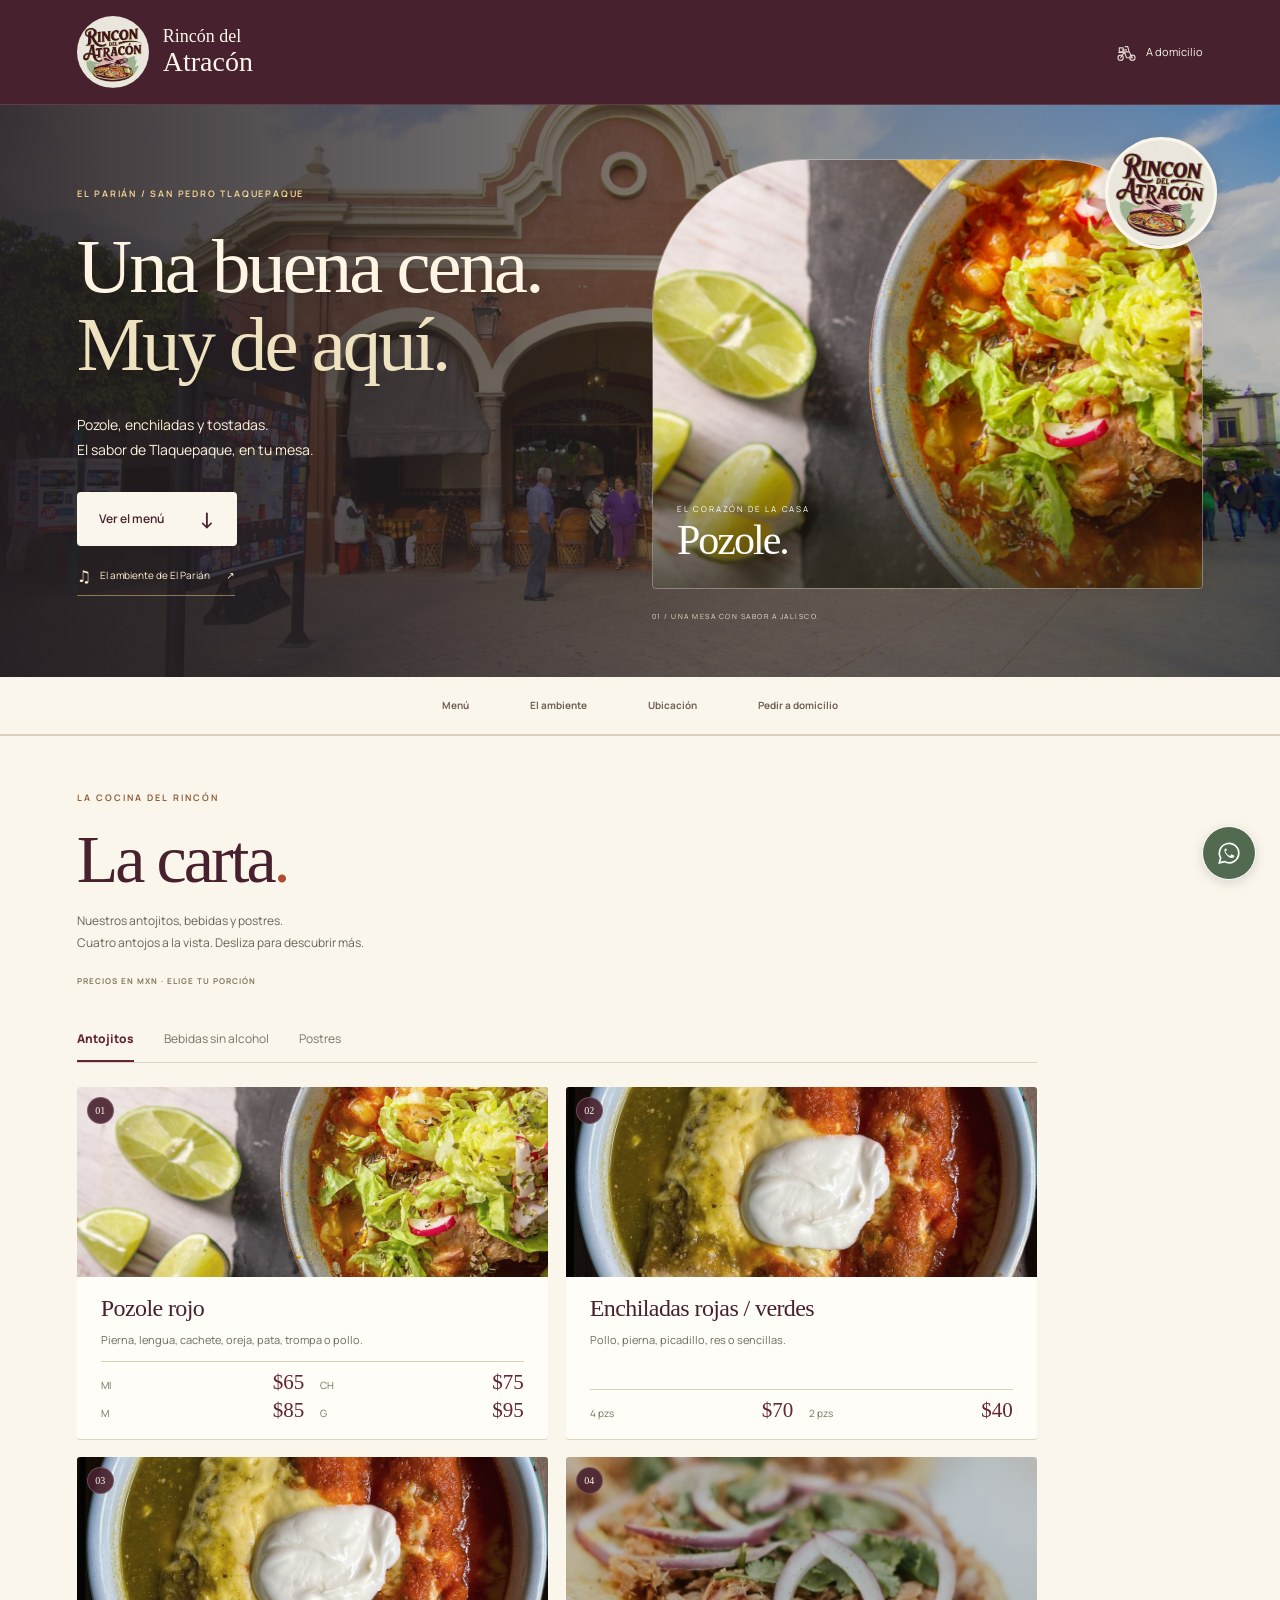
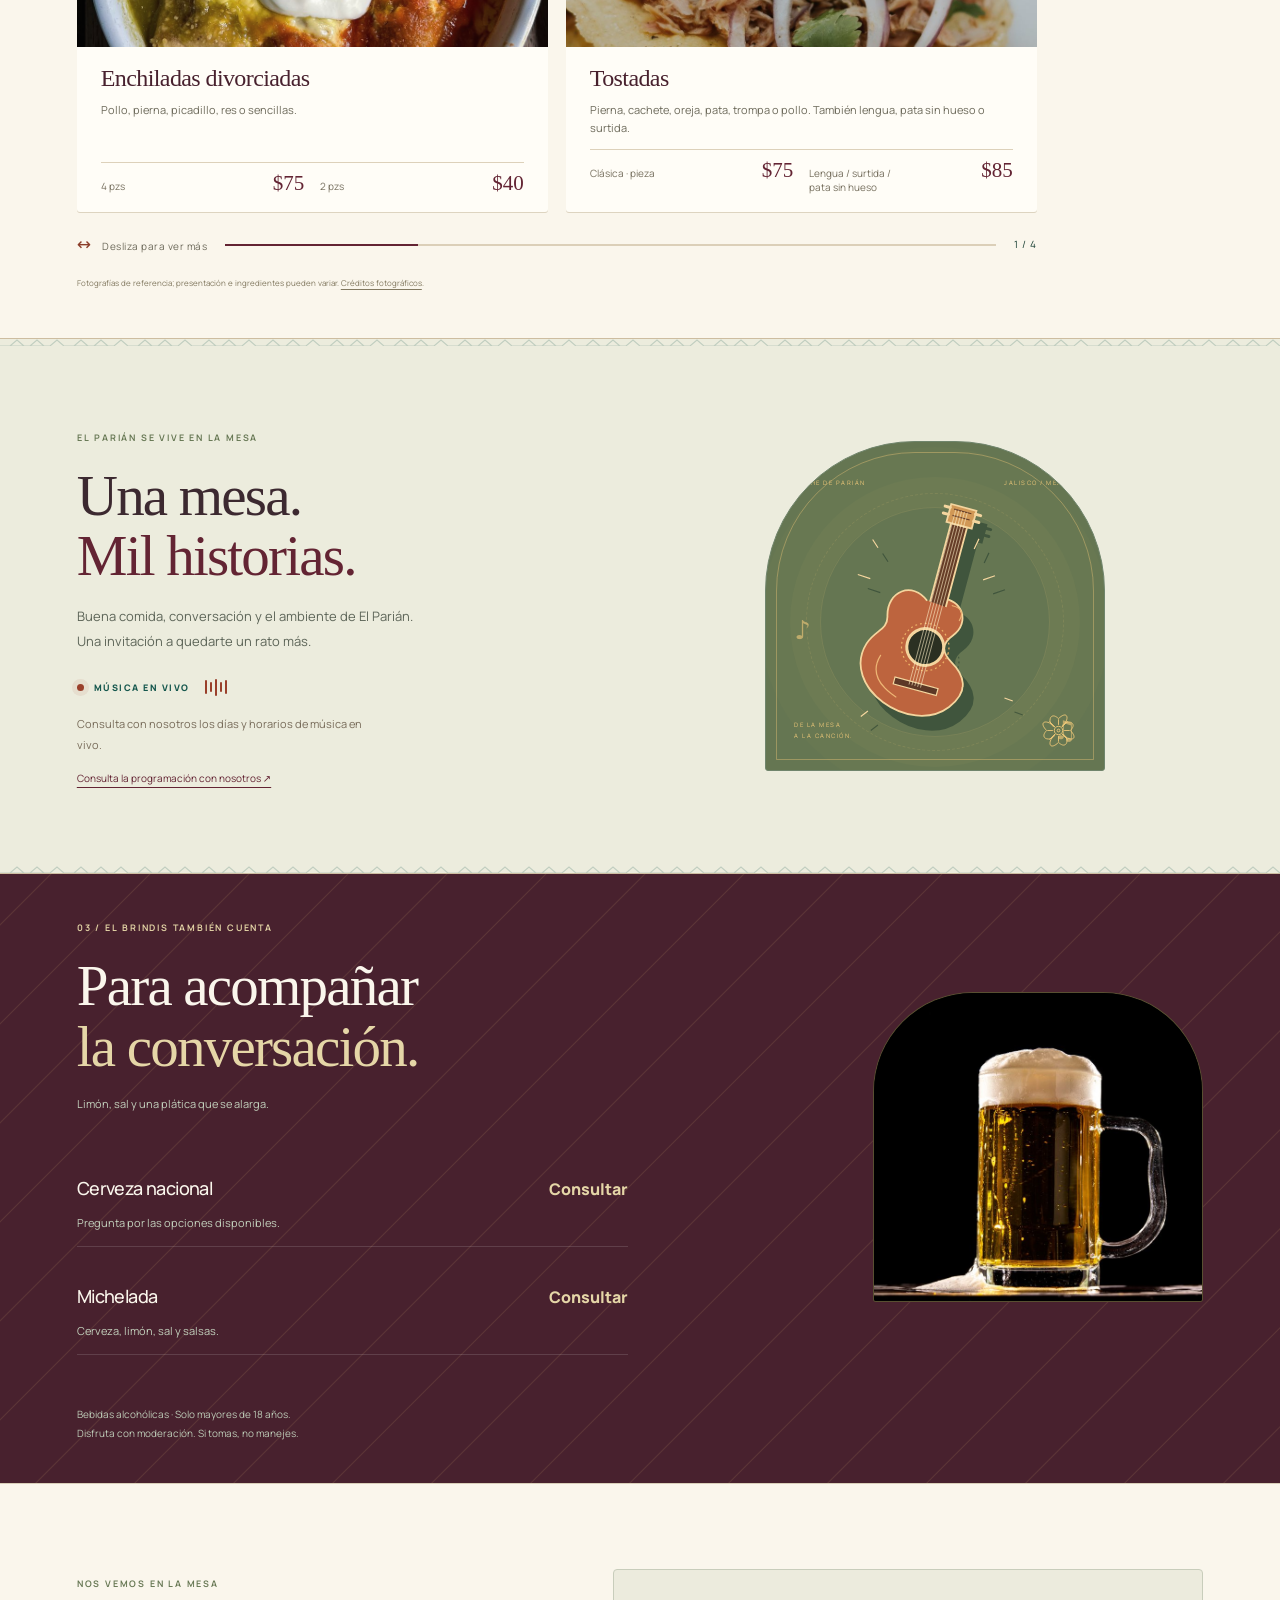
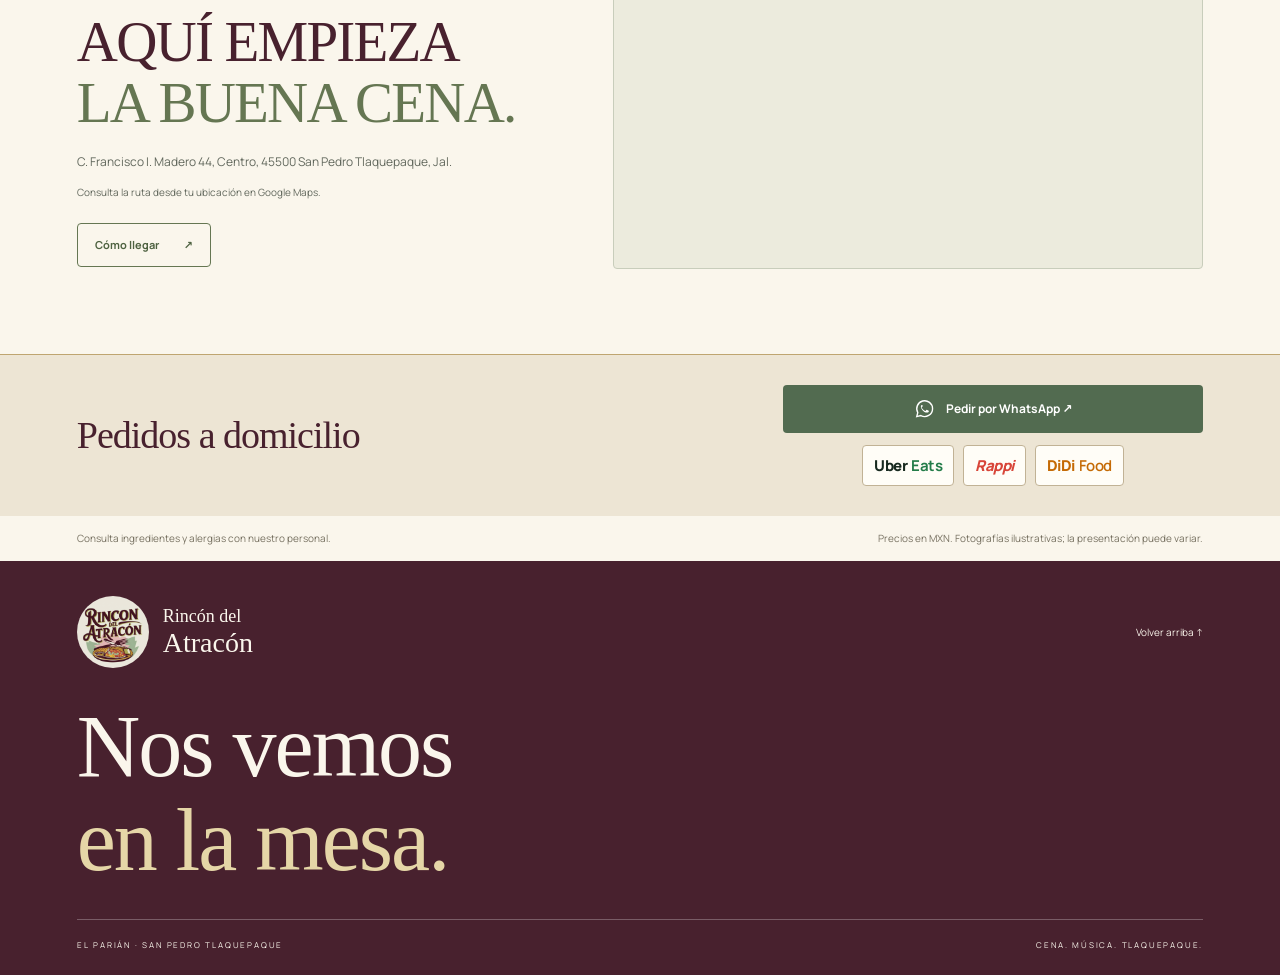
==== commit 7ea9472a: "Restaurar logo sobre el pozole de portada" ====
--- a/index.html
+++ b/index.html
@@ -1,6 +1,6 @@
-<!doctype html><html lang="es-MX"><head><meta charset="utf-8"><meta name="viewport" content="width=device-width,initial-scale=1"><meta name="theme-color" content="#9a402b"><meta name="description" content="Rincón del Atracón, cenaduría en El Parián de San Pedro Tlaquepaque. Pozole, enchiladas, tostadas y una propuesta de música en vivo."><title>Rincón del Atracón · Una noche en El Parián</title><link rel="preload" href="assets/fonts/Manrope.ttf" as="font" type="font/ttf" crossorigin><link rel="stylesheet" href="styles.css"><link rel="stylesheet" href="parian.css?v=20261012-compacto"><link rel="stylesheet" href="carta.css?v=20261012-compacto"><link rel="preload" as="image" href="portada-parian.jpg"></head><body><header class="topbar"><a class="brand brand-rincon" href="#inicio" aria-label="Rincón del Atracón, inicio"><img class="logo-image" src="logo-rincon.png" alt="Rincón del Atracón" width="443" height="446"><span class="brand-name">Rincón del<br><strong>Atracón</strong></span></a><a class="delivery-top" href="#domicilio"><span class="delivery-icon"><svg viewBox="0 0 32 32" fill="none" aria-hidden="true"><circle cx="7" cy="24" r="4" stroke="currentColor" stroke-width="1.7"/><circle cx="25" cy="24" r="4" stroke="currentColor" stroke-width="1.7"/><path d="M7 24l6-9h7l5 9M13 15l3 9h9M20 15l-2-8h-4M10 12h6M4 16h7M5 9h6v6H5Z" stroke="currentColor" stroke-width="1.7" stroke-linecap="round" stroke-linejoin="round"/></svg></span>A domicilio <span>↗</span></a></header><main><section class="hero" id="inicio" aria-labelledby="hero-title"><div class="hero-copy"><p class="eyebrow">EL PARIÁN / SAN PEDRO TLAQUEPAQUE</p><h1 id="hero-title">Una buena cena.<br><span>Muy de aquí.</span></h1><p class="hero-description">Pozole, enchiladas y tostadas.<br>El sabor de Tlaquepaque, en tu mesa.</p><div class="hero-links"><a class="primary-link" href="#antojitos">Ver el menú <span>↓</span></a><span class="hero-side-note">TLAQUEPAQUE,<br>JALISCO.</span></div><a class="hero-music-link" href="#musica"><span class="tiny-note" aria-hidden="true">♫</span> El ambiente de El Parián <span>↗</span></a></div><div class="hero-visual"><figure class="hero-photo"><img src="assets/pozole.jpg" alt="Pozole con maíz, carne, rábano y lechuga; limones frescos al lado" width="1400" height="934" fetchpriority="high"><figcaption><span>EL CORAZÓN DE LA CASA</span><strong>Pozole.</strong></figcaption></figure><span class="visual-index">01 / UNA MESA CON SABOR A JALISCO.</span></div></section></main><nav class="indice" aria-label="Secciones de la carta"><a href="#antojitos">Menú</a><a href="#musica">El ambiente</a><a href="#ubicacion">Ubicación</a><a href="#domicilio">Pedir a domicilio</a></nav><main><section class="catalog-section section-wrap" id="antojitos" aria-labelledby="titulo-antojitos"><div class="catalog-heading"><span class="numero">LA COCINA DEL RINCÓN</span><h2 id="titulo-antojitos">La carta<span>.</span></h2><p>Nuestros antojitos, bebidas y postres.<br>Cuatro antojos a la vista. Desliza para descubrir más.</p><span class="catalog-meta">PRECIOS EN MXN · ELIGE TU PORCIÓN</span></div><div class="catalog-card"><nav class="catalog-tabs" aria-label="Ir a una categoría de la carta"><a href="#menu-antojitos" data-category="antojitos" aria-current="true">Antojitos</a><a href="#menu-bebidas" data-category="bebidas">Bebidas sin alcohol</a><a href="#menu-postres" data-category="postres">Postres</a></nav><div class="catalog-scroll" tabindex="0" role="region" aria-label="Carrusel de platillos; desliza a izquierda o derecha, o usa las flechas del teclado"><div class="catalog-group catalog-all"><div class="catalog-page" role="group" aria-label="Grupo 1 de 4"><article class="catalog-row" data-category="antojitos" id="menu-antojitos"><img class="catalog-thumb" src="assets/pozole.jpg" alt="Fotografía de referencia de Pozole rojo" width="800" height="600" loading="lazy"><div class="catalog-dish"><h4>Pozole rojo</h4><p>Pierna, lengua, cachete, oreja, pata, trompa o pollo.</p><div class="real-prices"><span><small>MI</small><b>$65</b></span><span><small>CH</small><b>$75</b></span><span><small>M</small><b>$85</b></span><span><small>G</small><b>$95</b></span></div></div></article><article class="catalog-row" data-category="antojitos"><img class="catalog-thumb" src="assets/enchiladas.jpg" alt="Fotografía de referencia de Enchiladas rojas / verdes" width="800" height="600" loading="lazy"><div class="catalog-dish"><h4>Enchiladas rojas / verdes</h4><p>Pollo, pierna, picadillo, res o sencillas.</p><div class="real-prices"><span><small>4 pzs</small><b>$70</b></span><span><small>2 pzs</small><b>$40</b></span></div></div></article><article class="catalog-row" data-category="antojitos"><img class="catalog-thumb" src="assets/enchiladas.jpg" alt="Fotografía de referencia de Enchiladas divorciadas" width="800" height="600" loading="lazy"><div class="catalog-dish"><h4>Enchiladas divorciadas</h4><p>Pollo, pierna, picadillo, res o sencillas.</p><div class="real-prices"><span><small>4 pzs</small><b>$75</b></span><span><small>2 pzs</small><b>$40</b></span></div></div></article><article class="catalog-row" data-category="antojitos"><img class="catalog-thumb" src="assets/tostadas.jpg" alt="Fotografía de referencia de Tostadas" width="800" height="600" loading="lazy"><div class="catalog-dish"><h4>Tostadas</h4><p>Pierna, cachete, oreja, pata, trompa o pollo. También lengua, pata sin hueso o surtida.</p><div class="real-prices"><span><small>Clásica · pieza</small><b>$75</b></span><span><small>Lengua / surtida / pata sin hueso</small><b>$85</b></span></div></div></article></div><div class="catalog-page" role="group" aria-label="Grupo 2 de 4"><article class="catalog-row" data-category="antojitos"><img class="catalog-thumb" src="assets/gorditas.jpg" alt="Fotografía de referencia de Gorditas rellenas" width="800" height="600" loading="lazy"><div class="catalog-dish"><h4>Gorditas rellenas</h4><p>Pollo, pierna, picadillo, rajas, requesón, champiñones, chicharrón, papa o chorizo con papa.</p><div class="real-prices"><span><small>Por pieza</small><b>$25</b></span></div></div></article><article class="catalog-row" data-category="antojitos"><img class="catalog-thumb" src="assets/sopes.jpg" alt="Fotografía de referencia de Sopes" width="800" height="600" loading="lazy"><div class="catalog-dish"><h4>Sopes</h4><p>Pollo, pierna, picadillo, rajas, requesón, champiñones, chicharrón, papa o chorizo con papa.</p><div class="real-prices"><span><small>Por pieza</small><b>$25</b></span></div></div></article><article class="catalog-row" data-category="antojitos"><img class="catalog-thumb" src="assets/tacos.jpg" alt="Fotografía de referencia de Tacos dorados" width="800" height="600" loading="lazy"><div class="catalog-dish"><h4>Tacos dorados</h4><p>Pollo, pierna, picadillo, rajas, requesón, champiñones, chicharrón, papa o chorizo con papa.</p><div class="real-prices"><span><small>4 pzs</small><b>$70</b></span><span><small>2 pzs</small><b>$40</b></span></div></div></article><article class="catalog-row" data-category="antojitos"><img class="catalog-thumb" src="assets/flautas.jpg" alt="Fotografía de referencia de Flautas" width="800" height="600" loading="lazy"><div class="catalog-dish"><h4>Flautas</h4><p>Pollo, pierna, picadillo, rajas, requesón, champiñones, chicharrón, papa o chorizo con papa.</p><div class="real-prices"><span><small>2 pzs</small><b>$70</b></span><span><small>1 pza</small><b>$40</b></span></div></div></article></div><div class="catalog-page" role="group" aria-label="Grupo 3 de 4"><article class="catalog-row" data-category="antojitos"><img class="catalog-thumb" src="assets/quesadillas.jpg" alt="Fotografía de referencia de Quesadillas fritas" width="800" height="600" loading="lazy"><div class="catalog-dish"><h4>Quesadillas fritas</h4><p>Pollo, pierna, picadillo, rajas, requesón, champiñones, chicharrón, papa o chorizo con papa.</p><div class="real-prices"><span><small>Por pieza</small><b>$25</b></span></div></div></article><article class="catalog-row" data-category="bebidas" id="menu-bebidas"><img class="catalog-thumb" src="assets/agua-fresca.jpg" alt="Fotografía de referencia de Agua fresca de fruta natural" width="800" height="600" loading="lazy"><div class="catalog-dish"><h4>Agua fresca de fruta natural</h4><p>Pregunta por los sabores disponibles.</p><div class="real-prices"><span><small>500 ml</small><b>$25</b></span><span><small>1 litro</small><b>$35</b></span></div></div></article><article class="catalog-row" data-category="bebidas"><img class="catalog-thumb" src="assets/refresco.jpg" alt="Fotografía de referencia de Refrescos" width="800" height="600" loading="lazy"><div class="catalog-dish"><h4>Refrescos</h4><p>Presentación de 500 ml.</p><div class="real-prices"><span><small>500 ml</small><b>$25</b></span></div></div></article><article class="catalog-row" data-category="bebidas"><img class="catalog-thumb" src="assets/agua.jpg" alt="Fotografía de referencia de Agua natural" width="800" height="600" loading="lazy"><div class="catalog-dish"><h4>Agua natural</h4><div class="real-prices"><span><small>Precio</small><b>$20</b></span></div></div></article></div><div class="catalog-page" role="group" aria-label="Grupo 4 de 4"><article class="catalog-row" data-category="bebidas"><img class="catalog-thumb" src="assets/agua.jpg" alt="Fotografía de referencia de Agua mineral" width="800" height="600" loading="lazy"><div class="catalog-dish"><h4>Agua mineral</h4><div class="real-prices"><span><small>Precio</small><b>$30</b></span></div></div></article><article class="catalog-row" data-category="postres" id="menu-postres"><img class="catalog-thumb" src="assets/helados.jpg" alt="Fotografía de referencia de Helados" width="800" height="600" loading="lazy"><div class="catalog-dish"><h4>Helados</h4><p>Pregunta por los sabores disponibles.</p><div class="real-prices"><span><small>Precio</small><b>$60</b></span></div></div></article><article class="catalog-row" data-category="postres"><img class="catalog-thumb" src="assets/jericilla.jpg" alt="Fotografía de referencia de Jericallas" width="800" height="600" loading="lazy"><div class="catalog-dish"><h4>Jericallas</h4><p>Postre a base de leche, azúcar, huevo, canela y vainilla, con una capa de azúcar caramelizada en la parte superior.</p><div class="real-prices"><span><small>Precio</small><b>$30</b></span></div></div></article></div></div></div><div class="catalog-footer"><span>Desliza para ver más opciones ↓</span><span>Porción y precio a elegir</span></div></div><p class="catalog-photo-note">Fotografías de referencia; presentación e ingredientes pueden variar. <a href="creditos.html" target="_blank" rel="noopener">Créditos fotográficos</a>.</p></section><section class="music-section section-wrap" id="musica" aria-labelledby="titulo-musica"><div class="music-copy"><span class="numero">EL PARIÁN SE VIVE EN LA MESA</span><h2 id="titulo-musica">Una mesa.<br><em>Mil historias.</em></h2><p>Buena comida, conversación y el ambiente de El Parián.<br>Una invitación a quedarte un rato más.</p><div class="live-label"><span class="live-dot" aria-hidden="true"></span>MÚSICA EN VIVO<span class="equalizer" aria-hidden="true"><i></i><i></i><i></i><i></i><i></i></span></div><p class="music-note">Consulta con nosotros los días y horarios de música en vivo.</p><a class="music-link" href="#domicilio">Consulta la programación con nosotros ↗</a></div><div class="music-art" aria-hidden="true"><div class="record-rings"></div><div class="music-art-top"><span>NOCHE DE PARIÁN</span><span>JALISCO / MÉXICO</span></div><svg class="guitar" viewBox="0 0 320 430" fill="none" xmlns="http://www.w3.org/2000/svg" aria-hidden="true"><g transform="rotate(15 160 215)"><path d="M138 184c-32-26-70 1-58 42 7 23-14 28-22 54-25 81 111 132 162 67 27-35 10-59-16-74-20-12-24-26-9-44 24-29-3-65-34-54" fill="#bd643e" stroke="#f4d59e" stroke-width="3" class="instrument-line"/><path d="M143 184V47h28v139" fill="#663d27" stroke="#f4d59e" stroke-width="3"/><path d="M135 47V16h44v31Z" fill="#d19856" stroke="#f4d59e" stroke-width="3"/><path d="M142 23h30M142 34h30" stroke="#663d27" stroke-width="2"/><path d="M126 22h9m-9 12h9m44-12h9m-9 12h9" stroke="#f4d59e" stroke-width="5" stroke-linecap="round"/><circle cx="155" cy="260" r="31" fill="#2b3022" stroke="#f4d59e" stroke-width="5"/><circle cx="155" cy="260" r="40" stroke="#efb568" stroke-width="2" stroke-dasharray="3 5"/><path d="M119 322h75v12h-75Z" fill="#5c3826" stroke="#f4d59e" stroke-width="2"/><path d="M145 23v305m5-305v305m5-305v305m5-305v305m5-305v305" stroke="#fff2ca" stroke-width=".9" class="guitar-strings"/><path d="M86 293q-13 42 43 61m52-173q24-1 18 21" stroke="#edb574" stroke-width="2" stroke-linecap="round"/></g><g stroke="#f4d59e" stroke-width="2" class="music-rays"><path d="M55 76l9 14m-34 45 21 7m183-67-8 17m35 45-20 7M47 365l-12 9m242-31 14 5"/></g></svg><span class="floating-note note-one">♪</span><span class="floating-note note-two">♫</span><div class="music-art-bottom"><span>DE LA MESA<br>A LA CANCIÓN.</span><span class="music-flower"><svg viewBox="0 0 100 100" xmlns="http://www.w3.org/2000/svg" fill="none" aria-hidden="true"><g stroke="currentColor" stroke-width="2.5"><path d="M50 16C24-9 16 34 40 40 16 16-9 24 16 50-9 76 34 84 40 60 16 84 24 109 50 84c26 25 34-18 10-24 24 24 49 16 24-10 25-26-18-34-24-10C84 16 76-9 50 16Z"/><path d="M50 18v16M50 66v16M18 50h16M66 50h16M24 24l14 14m24 24 14 14M24 76l14-14m24-24 14-14"/><circle cx="50" cy="50" r="12"/><circle cx="50" cy="50" r="4"/></g></svg></span></div></div></section><section class="cheve-section section-wrap" id="cheve" aria-labelledby="titulo-cheve"><div class="cabecera"><span class="numero">03 / EL BRINDIS TAMBIÉN CUENTA</span><h2 id="titulo-cheve">Para acompañar<br><em>la conversación.</em></h2><p>Limón, sal y una plática que se alarga.</p></div>
+<!doctype html><html lang="es-MX"><head><meta charset="utf-8"><meta name="viewport" content="width=device-width,initial-scale=1"><meta name="theme-color" content="#9a402b"><meta name="description" content="Rincón del Atracón, cenaduría en El Parián de San Pedro Tlaquepaque. Pozole, enchiladas, tostadas y una propuesta de música en vivo."><title>Rincón del Atracón · Una noche en El Parián</title><link rel="preload" href="assets/fonts/Manrope.ttf" as="font" type="font/ttf" crossorigin><link rel="stylesheet" href="styles.css"><link rel="stylesheet" href="parian.css?v=20261012-logo-pozole"><link rel="stylesheet" href="carta.css?v=20261012-logo-pozole"><link rel="preload" as="image" href="portada-parian.jpg"></head><body><header class="topbar"><a class="brand brand-rincon" href="#inicio" aria-label="Rincón del Atracón, inicio"><img class="logo-image" src="logo-rincon.png" alt="Rincón del Atracón" width="443" height="446"><span class="brand-name">Rincón del<br><strong>Atracón</strong></span></a><a class="delivery-top" href="#domicilio"><span class="delivery-icon"><svg viewBox="0 0 32 32" fill="none" aria-hidden="true"><circle cx="7" cy="24" r="4" stroke="currentColor" stroke-width="1.7"/><circle cx="25" cy="24" r="4" stroke="currentColor" stroke-width="1.7"/><path d="M7 24l6-9h7l5 9M13 15l3 9h9M20 15l-2-8h-4M10 12h6M4 16h7M5 9h6v6H5Z" stroke="currentColor" stroke-width="1.7" stroke-linecap="round" stroke-linejoin="round"/></svg></span>A domicilio <span>↗</span></a></header><main><section class="hero" id="inicio" aria-labelledby="hero-title"><div class="hero-copy"><p class="eyebrow">EL PARIÁN / SAN PEDRO TLAQUEPAQUE</p><h1 id="hero-title">Una buena cena.<br><span>Muy de aquí.</span></h1><p class="hero-description">Pozole, enchiladas y tostadas.<br>El sabor de Tlaquepaque, en tu mesa.</p><div class="hero-links"><a class="primary-link" href="#antojitos">Ver el menú <span>↓</span></a><span class="hero-side-note">TLAQUEPAQUE,<br>JALISCO.</span></div><a class="hero-music-link" href="#musica"><span class="tiny-note" aria-hidden="true">♫</span> El ambiente de El Parián <span>↗</span></a></div><div class="hero-visual"><figure class="hero-photo"><img src="assets/pozole.jpg" alt="Pozole con maíz, carne, rábano y lechuga; limones frescos al lado" width="1400" height="934" fetchpriority="high"><figcaption><span>EL CORAZÓN DE LA CASA</span><strong>Pozole.</strong></figcaption></figure><div class="hero-stamp logo-stamp" aria-hidden="true"><img src="logo-rincon.png" alt="" width="443" height="446"></div><span class="visual-index">01 / UNA MESA CON SABOR A JALISCO.</span></div></section></main><nav class="indice" aria-label="Secciones de la carta"><a href="#antojitos">Menú</a><a href="#musica">El ambiente</a><a href="#ubicacion">Ubicación</a><a href="#domicilio">Pedir a domicilio</a></nav><main><section class="catalog-section section-wrap" id="antojitos" aria-labelledby="titulo-antojitos"><div class="catalog-heading"><span class="numero">LA COCINA DEL RINCÓN</span><h2 id="titulo-antojitos">La carta<span>.</span></h2><p>Nuestros antojitos, bebidas y postres.<br>Cuatro antojos a la vista. Desliza para descubrir más.</p><span class="catalog-meta">PRECIOS EN MXN · ELIGE TU PORCIÓN</span></div><div class="catalog-card"><nav class="catalog-tabs" aria-label="Ir a una categoría de la carta"><a href="#menu-antojitos" data-category="antojitos" aria-current="true">Antojitos</a><a href="#menu-bebidas" data-category="bebidas">Bebidas sin alcohol</a><a href="#menu-postres" data-category="postres">Postres</a></nav><div class="catalog-scroll" tabindex="0" role="region" aria-label="Carrusel de platillos; desliza a izquierda o derecha, o usa las flechas del teclado"><div class="catalog-group catalog-all"><div class="catalog-page" role="group" aria-label="Grupo 1 de 4"><article class="catalog-row" data-category="antojitos" id="menu-antojitos"><img class="catalog-thumb" src="assets/pozole.jpg" alt="Fotografía de referencia de Pozole rojo" width="800" height="600" loading="lazy"><div class="catalog-dish"><h4>Pozole rojo</h4><p>Pierna, lengua, cachete, oreja, pata, trompa o pollo.</p><div class="real-prices"><span><small>MI</small><b>$65</b></span><span><small>CH</small><b>$75</b></span><span><small>M</small><b>$85</b></span><span><small>G</small><b>$95</b></span></div></div></article><article class="catalog-row" data-category="antojitos"><img class="catalog-thumb" src="assets/enchiladas.jpg" alt="Fotografía de referencia de Enchiladas rojas / verdes" width="800" height="600" loading="lazy"><div class="catalog-dish"><h4>Enchiladas rojas / verdes</h4><p>Pollo, pierna, picadillo, res o sencillas.</p><div class="real-prices"><span><small>4 pzs</small><b>$70</b></span><span><small>2 pzs</small><b>$40</b></span></div></div></article><article class="catalog-row" data-category="antojitos"><img class="catalog-thumb" src="assets/enchiladas.jpg" alt="Fotografía de referencia de Enchiladas divorciadas" width="800" height="600" loading="lazy"><div class="catalog-dish"><h4>Enchiladas divorciadas</h4><p>Pollo, pierna, picadillo, res o sencillas.</p><div class="real-prices"><span><small>4 pzs</small><b>$75</b></span><span><small>2 pzs</small><b>$40</b></span></div></div></article><article class="catalog-row" data-category="antojitos"><img class="catalog-thumb" src="assets/tostadas.jpg" alt="Fotografía de referencia de Tostadas" width="800" height="600" loading="lazy"><div class="catalog-dish"><h4>Tostadas</h4><p>Pierna, cachete, oreja, pata, trompa o pollo. También lengua, pata sin hueso o surtida.</p><div class="real-prices"><span><small>Clásica · pieza</small><b>$75</b></span><span><small>Lengua / surtida / pata sin hueso</small><b>$85</b></span></div></div></article></div><div class="catalog-page" role="group" aria-label="Grupo 2 de 4"><article class="catalog-row" data-category="antojitos"><img class="catalog-thumb" src="assets/gorditas.jpg" alt="Fotografía de referencia de Gorditas rellenas" width="800" height="600" loading="lazy"><div class="catalog-dish"><h4>Gorditas rellenas</h4><p>Pollo, pierna, picadillo, rajas, requesón, champiñones, chicharrón, papa o chorizo con papa.</p><div class="real-prices"><span><small>Por pieza</small><b>$25</b></span></div></div></article><article class="catalog-row" data-category="antojitos"><img class="catalog-thumb" src="assets/sopes.jpg" alt="Fotografía de referencia de Sopes" width="800" height="600" loading="lazy"><div class="catalog-dish"><h4>Sopes</h4><p>Pollo, pierna, picadillo, rajas, requesón, champiñones, chicharrón, papa o chorizo con papa.</p><div class="real-prices"><span><small>Por pieza</small><b>$25</b></span></div></div></article><article class="catalog-row" data-category="antojitos"><img class="catalog-thumb" src="assets/tacos.jpg" alt="Fotografía de referencia de Tacos dorados" width="800" height="600" loading="lazy"><div class="catalog-dish"><h4>Tacos dorados</h4><p>Pollo, pierna, picadillo, rajas, requesón, champiñones, chicharrón, papa o chorizo con papa.</p><div class="real-prices"><span><small>4 pzs</small><b>$70</b></span><span><small>2 pzs</small><b>$40</b></span></div></div></article><article class="catalog-row" data-category="antojitos"><img class="catalog-thumb" src="assets/flautas.jpg" alt="Fotografía de referencia de Flautas" width="800" height="600" loading="lazy"><div class="catalog-dish"><h4>Flautas</h4><p>Pollo, pierna, picadillo, rajas, requesón, champiñones, chicharrón, papa o chorizo con papa.</p><div class="real-prices"><span><small>2 pzs</small><b>$70</b></span><span><small>1 pza</small><b>$40</b></span></div></div></article></div><div class="catalog-page" role="group" aria-label="Grupo 3 de 4"><article class="catalog-row" data-category="antojitos"><img class="catalog-thumb" src="assets/quesadillas.jpg" alt="Fotografía de referencia de Quesadillas fritas" width="800" height="600" loading="lazy"><div class="catalog-dish"><h4>Quesadillas fritas</h4><p>Pollo, pierna, picadillo, rajas, requesón, champiñones, chicharrón, papa o chorizo con papa.</p><div class="real-prices"><span><small>Por pieza</small><b>$25</b></span></div></div></article><article class="catalog-row" data-category="bebidas" id="menu-bebidas"><img class="catalog-thumb" src="assets/agua-fresca.jpg" alt="Fotografía de referencia de Agua fresca de fruta natural" width="800" height="600" loading="lazy"><div class="catalog-dish"><h4>Agua fresca de fruta natural</h4><p>Pregunta por los sabores disponibles.</p><div class="real-prices"><span><small>500 ml</small><b>$25</b></span><span><small>1 litro</small><b>$35</b></span></div></div></article><article class="catalog-row" data-category="bebidas"><img class="catalog-thumb" src="assets/refresco.jpg" alt="Fotografía de referencia de Refrescos" width="800" height="600" loading="lazy"><div class="catalog-dish"><h4>Refrescos</h4><p>Presentación de 500 ml.</p><div class="real-prices"><span><small>500 ml</small><b>$25</b></span></div></div></article><article class="catalog-row" data-category="bebidas"><img class="catalog-thumb" src="assets/agua.jpg" alt="Fotografía de referencia de Agua natural" width="800" height="600" loading="lazy"><div class="catalog-dish"><h4>Agua natural</h4><div class="real-prices"><span><small>Precio</small><b>$20</b></span></div></div></article></div><div class="catalog-page" role="group" aria-label="Grupo 4 de 4"><article class="catalog-row" data-category="bebidas"><img class="catalog-thumb" src="assets/agua.jpg" alt="Fotografía de referencia de Agua mineral" width="800" height="600" loading="lazy"><div class="catalog-dish"><h4>Agua mineral</h4><div class="real-prices"><span><small>Precio</small><b>$30</b></span></div></div></article><article class="catalog-row" data-category="postres" id="menu-postres"><img class="catalog-thumb" src="assets/helados.jpg" alt="Fotografía de referencia de Helados" width="800" height="600" loading="lazy"><div class="catalog-dish"><h4>Helados</h4><p>Pregunta por los sabores disponibles.</p><div class="real-prices"><span><small>Precio</small><b>$60</b></span></div></div></article><article class="catalog-row" data-category="postres"><img class="catalog-thumb" src="assets/jericilla.jpg" alt="Fotografía de referencia de Jericallas" width="800" height="600" loading="lazy"><div class="catalog-dish"><h4>Jericallas</h4><p>Postre a base de leche, azúcar, huevo, canela y vainilla, con una capa de azúcar caramelizada en la parte superior.</p><div class="real-prices"><span><small>Precio</small><b>$30</b></span></div></div></article></div></div></div><div class="catalog-footer"><span>Desliza para ver más opciones ↓</span><span>Porción y precio a elegir</span></div></div><p class="catalog-photo-note">Fotografías de referencia; presentación e ingredientes pueden variar. <a href="creditos.html" target="_blank" rel="noopener">Créditos fotográficos</a>.</p></section><section class="music-section section-wrap" id="musica" aria-labelledby="titulo-musica"><div class="music-copy"><span class="numero">EL PARIÁN SE VIVE EN LA MESA</span><h2 id="titulo-musica">Una mesa.<br><em>Mil historias.</em></h2><p>Buena comida, conversación y el ambiente de El Parián.<br>Una invitación a quedarte un rato más.</p><div class="live-label"><span class="live-dot" aria-hidden="true"></span>MÚSICA EN VIVO<span class="equalizer" aria-hidden="true"><i></i><i></i><i></i><i></i><i></i></span></div><p class="music-note">Consulta con nosotros los días y horarios de música en vivo.</p><a class="music-link" href="#domicilio">Consulta la programación con nosotros ↗</a></div><div class="music-art" aria-hidden="true"><div class="record-rings"></div><div class="music-art-top"><span>NOCHE DE PARIÁN</span><span>JALISCO / MÉXICO</span></div><svg class="guitar" viewBox="0 0 320 430" fill="none" xmlns="http://www.w3.org/2000/svg" aria-hidden="true"><g transform="rotate(15 160 215)"><path d="M138 184c-32-26-70 1-58 42 7 23-14 28-22 54-25 81 111 132 162 67 27-35 10-59-16-74-20-12-24-26-9-44 24-29-3-65-34-54" fill="#bd643e" stroke="#f4d59e" stroke-width="3" class="instrument-line"/><path d="M143 184V47h28v139" fill="#663d27" stroke="#f4d59e" stroke-width="3"/><path d="M135 47V16h44v31Z" fill="#d19856" stroke="#f4d59e" stroke-width="3"/><path d="M142 23h30M142 34h30" stroke="#663d27" stroke-width="2"/><path d="M126 22h9m-9 12h9m44-12h9m-9 12h9" stroke="#f4d59e" stroke-width="5" stroke-linecap="round"/><circle cx="155" cy="260" r="31" fill="#2b3022" stroke="#f4d59e" stroke-width="5"/><circle cx="155" cy="260" r="40" stroke="#efb568" stroke-width="2" stroke-dasharray="3 5"/><path d="M119 322h75v12h-75Z" fill="#5c3826" stroke="#f4d59e" stroke-width="2"/><path d="M145 23v305m5-305v305m5-305v305m5-305v305m5-305v305" stroke="#fff2ca" stroke-width=".9" class="guitar-strings"/><path d="M86 293q-13 42 43 61m52-173q24-1 18 21" stroke="#edb574" stroke-width="2" stroke-linecap="round"/></g><g stroke="#f4d59e" stroke-width="2" class="music-rays"><path d="M55 76l9 14m-34 45 21 7m183-67-8 17m35 45-20 7M47 365l-12 9m242-31 14 5"/></g></svg><span class="floating-note note-one">♪</span><span class="floating-note note-two">♫</span><div class="music-art-bottom"><span>DE LA MESA<br>A LA CANCIÓN.</span><span class="music-flower"><svg viewBox="0 0 100 100" xmlns="http://www.w3.org/2000/svg" fill="none" aria-hidden="true"><g stroke="currentColor" stroke-width="2.5"><path d="M50 16C24-9 16 34 40 40 16 16-9 24 16 50-9 76 34 84 40 60 16 84 24 109 50 84c26 25 34-18 10-24 24 24 49 16 24-10 25-26-18-34-24-10C84 16 76-9 50 16Z"/><path d="M50 18v16M50 66v16M18 50h16M66 50h16M24 24l14 14m24 24 14 14M24 76l14-14m24-24 14-14"/><circle cx="50" cy="50" r="12"/><circle cx="50" cy="50" r="4"/></g></svg></span></div></div></section><section class="cheve-section section-wrap" id="cheve" aria-labelledby="titulo-cheve"><div class="cabecera"><span class="numero">03 / EL BRINDIS TAMBIÉN CUENTA</span><h2 id="titulo-cheve">Para acompañar<br><em>la conversación.</em></h2><p>Limón, sal y una plática que se alarga.</p></div>
 <div class="beer-stage"><img src="assets/cheve.jpg" alt="Detalle de una cerveza con espuma y condensación" width="1000" height="1500" loading="lazy"><span class="beer-note">BIEN<br><em>FRÍA.</em></span></div>
 <article class="platillo"><div class="nombre"><h3>Cerveza nacional</h3><span class="precio price-consult">Consultar</span></div><p>Pregunta por las opciones disponibles.</p></article>
 <article class="platillo"><div class="nombre"><h3>Michelada</h3><span class="precio price-consult">Consultar</span></div><p>Cerveza, limón, sal y salsas.</p></article>
-<aside class="maridaje"><span class="numero">PARA ACOMPAÑAR EL BRINDIS</span><p>Una cheve con tacos dorados.<br>Una michelada con tostadas.</p><a href="#antojitos">Conoce los antojitos ↗</a></aside><p class="consumo">Bebidas alcohólicas · Solo mayores de 18 años.<br>Disfruta con moderación. Si tomas, no manejes.</p></section><section class="map-section section-wrap" id="ubicacion" aria-labelledby="titulo-ubicacion"><div class="map-copy"><span class="numero">NOS VEMOS EN LA MESA</span><h2 id="titulo-ubicacion">AQUÍ EMPIEZA<br><em>LA BUENA CENA.</em></h2><p id="map-address">El Parián · San Pedro Tlaquepaque, Jalisco.</p><p class="map-status" id="map-status">La ubicación exacta del local está pendiente de confirmar.</p><a class="map-directions" id="map-directions" href="#map-preview">Cómo llegar <span>↗</span></a></div><div class="map-preview" id="map-preview"><div class="map-placeholder" id="map-placeholder"><div class="map-streets" aria-hidden="true"></div><svg class="map-pin" viewBox="0 0 64 80" fill="none" aria-hidden="true"><path d="M32 72C24 61 9 43 9 29a23 23 0 0 1 46 0c0 14-15 32-23 43Z" fill="#15574d" stroke="#fff5e4" stroke-width="3"/><circle cx="32" cy="29" r="8" fill="#efc879"/></svg><div class="map-placeholder-label"><strong>Ubicación del negocio</strong><span>El mapa se activará al confirmar la dirección.</span></div><span class="map-provider">Espacio preparado para Google Maps</span></div></div></section><section class="delivery section-wrap delivery-compact" id="domicilio" aria-labelledby="titulo-domicilio"><h2 id="titulo-domicilio">Pedidos a domicilio</h2><div class="delivery-action"><a class="whatsapp" data-whatsapp href="#contacto-pendiente"><span class="button-icon"><svg viewBox="0 0 32 32" fill="none" aria-hidden="true"><path d="M27 15.5A11.5 11.5 0 0 1 10 25.6L4 27l1.5-5.8A11.5 11.5 0 1 1 27 15.5Z" stroke="currentColor" stroke-width="2"/><path d="M11 10c-3 2 1 9 6 11 3 1 6-1 4-3l-3-1-1 2c-3-1-5-3-6-6l2-1-1-2Z" fill="currentColor"/></svg></span> Pedir por WhatsApp ↗</a><div class="platform-list" aria-label="Plataformas de entrega disponibles"><span class="platform-uber">Uber <b>Eats</b></span><span class="platform-rappi">Rappi</span><span class="platform-didi">DiDi <b>Food</b></span></div><p id="contacto-pendiente" class="contact-note" hidden></p></div></section><div class="aviso"><p>Consulta ingredientes y alergias con nuestro personal.</p><p>Precios en MXN. Fotografías ilustrativas; la presentación puede variar.</p></div></main><footer><div class="footer-row"><a class="brand brand-rincon" href="#inicio" aria-label="Rincón del Atracón, inicio"><img class="logo-image" src="logo-rincon.png" alt="Rincón del Atracón" width="443" height="446"><span class="brand-name">Rincón del<br><strong>Atracón</strong></span></a><a class="back-top" href="#inicio">Volver arriba ↑</a></div><p class="footer-message">Nos vemos<br><em>en la mesa.</em></p><div class="footer-bottom"><span>EL PARIÁN · SAN PEDRO TLAQUEPAQUE</span><span>CENA. MÚSICA. TLAQUEPAQUE.</span></div></footer><a class="whatsapp-float" data-whatsapp href="#contacto-pendiente" aria-label="WhatsApp del negocio, número pendiente" title="WhatsApp"><svg viewBox="0 0 32 32" fill="none" aria-hidden="true"><path d="M27 15.5A11.5 11.5 0 0 1 10 25.6L4 27l1.5-5.8A11.5 11.5 0 1 1 27 15.5Z" stroke="currentColor" stroke-width="2"/><path d="M11 10c-3 2 1 9 6 11 3 1 6-1 4-3l-3-1-1 2c-3-1-5-3-6-6l2-1-1-2Z" fill="currentColor"/></svg></a><div class="reading-progress" aria-hidden="true"></div><script src="config.js?v=20261012-compacto"></script><script src="experience.js?v=20261012-compacto"></script><script src="menu.js?v=20261012-compacto"></script><script src="map.js"></script></body></html>
+<aside class="maridaje"><span class="numero">PARA ACOMPAÑAR EL BRINDIS</span><p>Una cheve con tacos dorados.<br>Una michelada con tostadas.</p><a href="#antojitos">Conoce los antojitos ↗</a></aside><p class="consumo">Bebidas alcohólicas · Solo mayores de 18 años.<br>Disfruta con moderación. Si tomas, no manejes.</p></section><section class="map-section section-wrap" id="ubicacion" aria-labelledby="titulo-ubicacion"><div class="map-copy"><span class="numero">NOS VEMOS EN LA MESA</span><h2 id="titulo-ubicacion">AQUÍ EMPIEZA<br><em>LA BUENA CENA.</em></h2><p id="map-address">El Parián · San Pedro Tlaquepaque, Jalisco.</p><p class="map-status" id="map-status">La ubicación exacta del local está pendiente de confirmar.</p><a class="map-directions" id="map-directions" href="#map-preview">Cómo llegar <span>↗</span></a></div><div class="map-preview" id="map-preview"><div class="map-placeholder" id="map-placeholder"><div class="map-streets" aria-hidden="true"></div><svg class="map-pin" viewBox="0 0 64 80" fill="none" aria-hidden="true"><path d="M32 72C24 61 9 43 9 29a23 23 0 0 1 46 0c0 14-15 32-23 43Z" fill="#15574d" stroke="#fff5e4" stroke-width="3"/><circle cx="32" cy="29" r="8" fill="#efc879"/></svg><div class="map-placeholder-label"><strong>Ubicación del negocio</strong><span>El mapa se activará al confirmar la dirección.</span></div><span class="map-provider">Espacio preparado para Google Maps</span></div></div></section><section class="delivery section-wrap delivery-compact" id="domicilio" aria-labelledby="titulo-domicilio"><h2 id="titulo-domicilio">Pedidos a domicilio</h2><div class="delivery-action"><a class="whatsapp" data-whatsapp href="#contacto-pendiente"><span class="button-icon"><svg viewBox="0 0 32 32" fill="none" aria-hidden="true"><path d="M27 15.5A11.5 11.5 0 0 1 10 25.6L4 27l1.5-5.8A11.5 11.5 0 1 1 27 15.5Z" stroke="currentColor" stroke-width="2"/><path d="M11 10c-3 2 1 9 6 11 3 1 6-1 4-3l-3-1-1 2c-3-1-5-3-6-6l2-1-1-2Z" fill="currentColor"/></svg></span> Pedir por WhatsApp ↗</a><div class="platform-list" aria-label="Plataformas de entrega disponibles"><span class="platform-uber">Uber <b>Eats</b></span><span class="platform-rappi">Rappi</span><span class="platform-didi">DiDi <b>Food</b></span></div><p id="contacto-pendiente" class="contact-note" hidden></p></div></section><div class="aviso"><p>Consulta ingredientes y alergias con nuestro personal.</p><p>Precios en MXN. Fotografías ilustrativas; la presentación puede variar.</p></div></main><footer><div class="footer-row"><a class="brand brand-rincon" href="#inicio" aria-label="Rincón del Atracón, inicio"><img class="logo-image" src="logo-rincon.png" alt="Rincón del Atracón" width="443" height="446"><span class="brand-name">Rincón del<br><strong>Atracón</strong></span></a><a class="back-top" href="#inicio">Volver arriba ↑</a></div><p class="footer-message">Nos vemos<br><em>en la mesa.</em></p><div class="footer-bottom"><span>EL PARIÁN · SAN PEDRO TLAQUEPAQUE</span><span>CENA. MÚSICA. TLAQUEPAQUE.</span></div></footer><a class="whatsapp-float" data-whatsapp href="#contacto-pendiente" aria-label="WhatsApp del negocio, número pendiente" title="WhatsApp"><svg viewBox="0 0 32 32" fill="none" aria-hidden="true"><path d="M27 15.5A11.5 11.5 0 0 1 10 25.6L4 27l1.5-5.8A11.5 11.5 0 1 1 27 15.5Z" stroke="currentColor" stroke-width="2"/><path d="M11 10c-3 2 1 9 6 11 3 1 6-1 4-3l-3-1-1 2c-3-1-5-3-6-6l2-1-1-2Z" fill="currentColor"/></svg></a><div class="reading-progress" aria-hidden="true"></div><script src="config.js?v=20261012-logo-pozole"></script><script src="experience.js?v=20261012-logo-pozole"></script><script src="menu.js?v=20261012-logo-pozole"></script><script src="map.js"></script></body></html>
 
--- a/carta.css
+++ b/carta.css
@@ -34,3 +34,7 @@
 /* Pedidos esenciales y pie sin el espacio vacío de protección anterior. */
 .delivery.delivery-compact{display:grid;grid-template-columns:1fr 1fr;gap:24px;align-items:center;padding-top:30px;padding-bottom:30px;min-height:0}.delivery-compact h2{font:normal 38px/1.15 Georgia,serif;letter-spacing:-1px;margin:0}.delivery-compact .delivery-action{margin:0;max-width:420px;width:100%;justify-self:end}.delivery-compact .whatsapp{font-size:12px;padding:13px 18px;min-height:46px}.delivery-compact .platform-list{margin-top:12px;display:flex;justify-content:center;gap:9px}.delivery-compact .platform-list>span{font-size:15px;min-height:36px;padding:7px 11px}.delivery-compact .contact-note[hidden]{display:none!important}footer{padding-bottom:24px;min-height:0}.footer-bottom{padding-bottom:0;margin-bottom:0}.aviso{padding-top:14px;padding-bottom:14px;font-size:10px}
 @media(max-width:650px){.delivery.delivery-compact{display:block;padding:26px 22px}.delivery-compact h2{font-size:30px;letter-spacing:-.6px;margin:0 0 18px}.delivery-compact .delivery-action{max-width:none}.delivery-compact .platform-list{justify-content:flex-start;gap:8px}.delivery-compact .platform-list>span{font-size:14px;padding:7px 12px}.delivery-compact .whatsapp{font-size:11px;padding:12px 16px}.aviso{padding:13px 22px;font-size:9px}.aviso p+p{margin-top:4px}footer{padding:24px 22px 20px}.footer-message{font-size:38px;letter-spacing:-1px;margin:25px 0}.footer-bottom{padding-top:12px;padding-bottom:0;gap:8px;padding-right:55px;line-height:1.7;font-size:6px}.footer-bottom span:first-child{max-width:none}.back-top{font-size:8px}.footer-row{gap:12px}}
+/* Sello del negocio en la primera fotografía del pozole. */
+.hero-visual .logo-stamp{position:absolute;top:-22px;right:-14px;z-index:3;width:112px;height:112px;border-radius:50%;overflow:hidden;padding:0;border:3px solid #faf6ec;outline:none;background:#faf6ec;box-shadow:0 5px 16px #241d2133;animation:none;transform:rotate(8deg)}.hero-visual .logo-stamp img{display:block;width:100%;height:100%;object-fit:cover;border-radius:50%;margin:0}.hero-visual{overflow:visible}
+@media(max-width:650px){.hero-visual .logo-stamp{width:78px;height:78px;top:-16px;right:-6px;border-width:2px}.hero-visual{margin-top:16px}}
+@media(max-width:350px){.hero-visual .logo-stamp{width:70px;height:70px;right:-4px}}
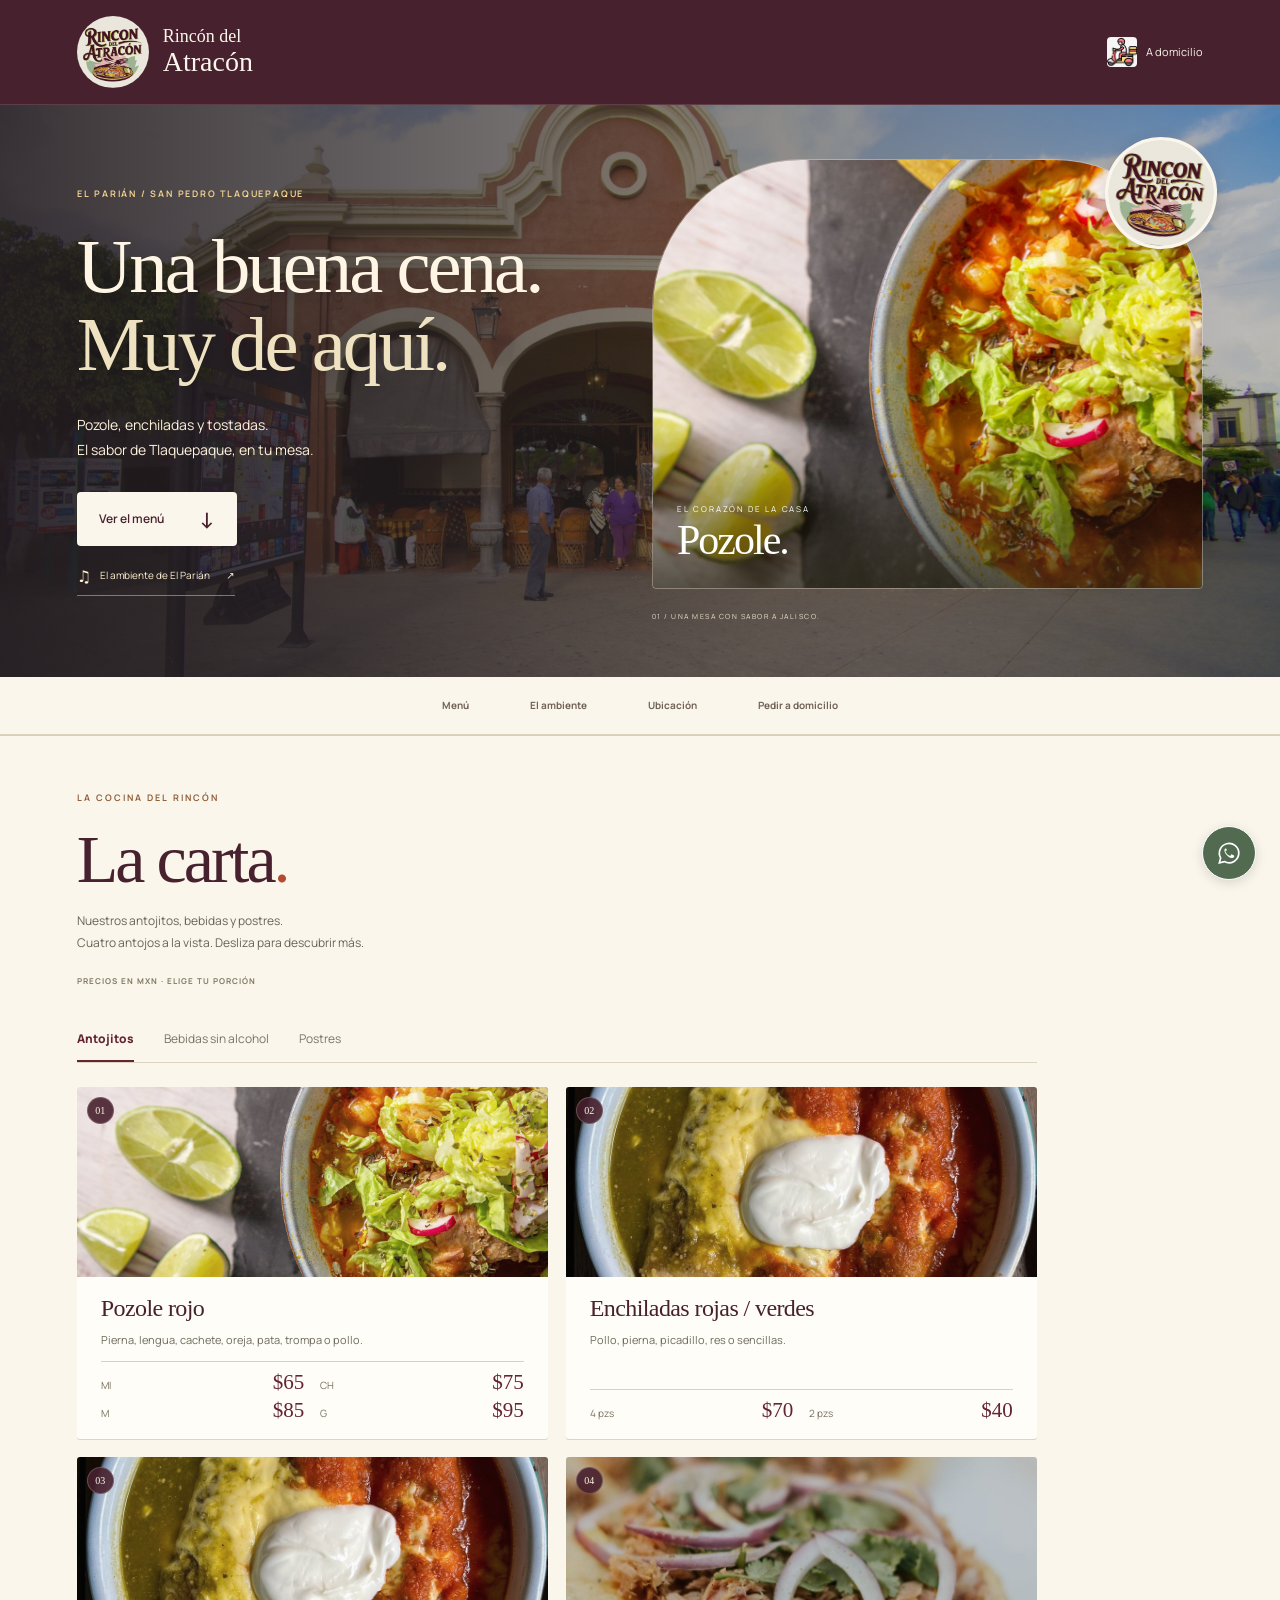
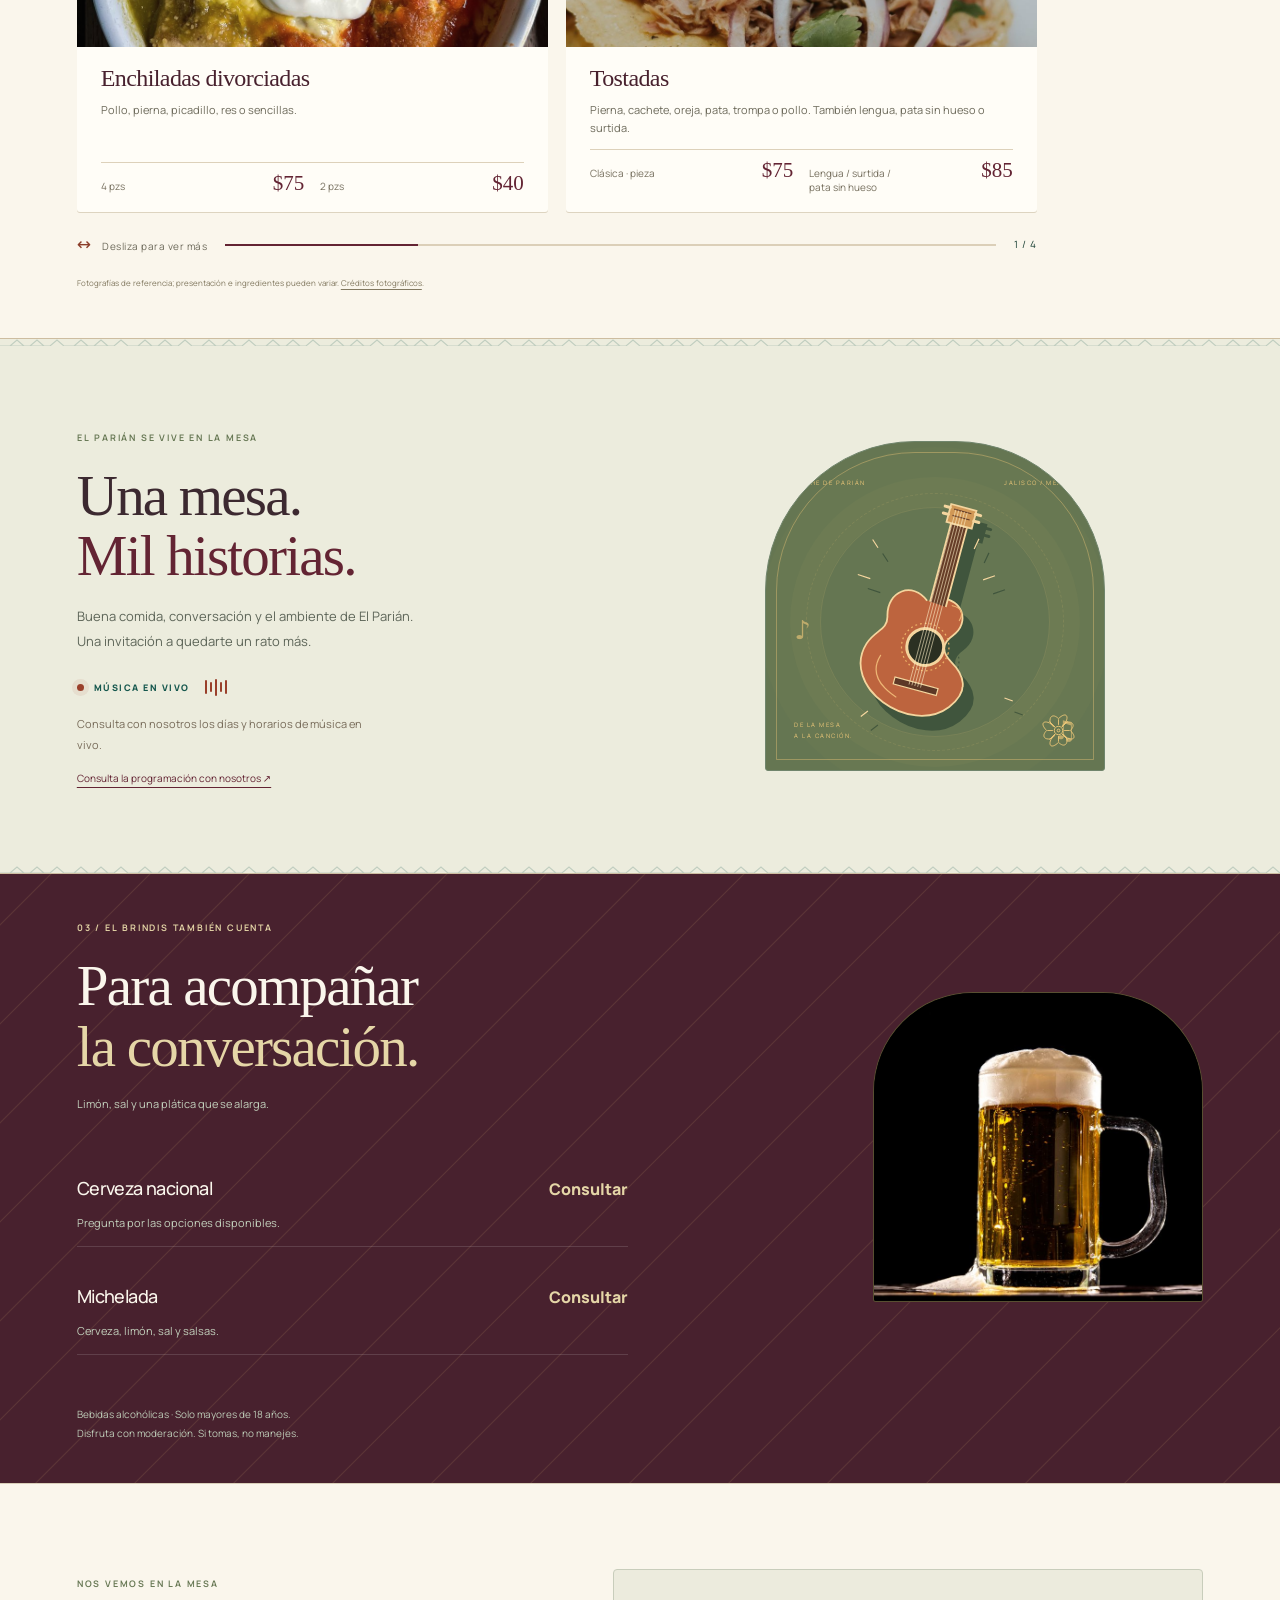
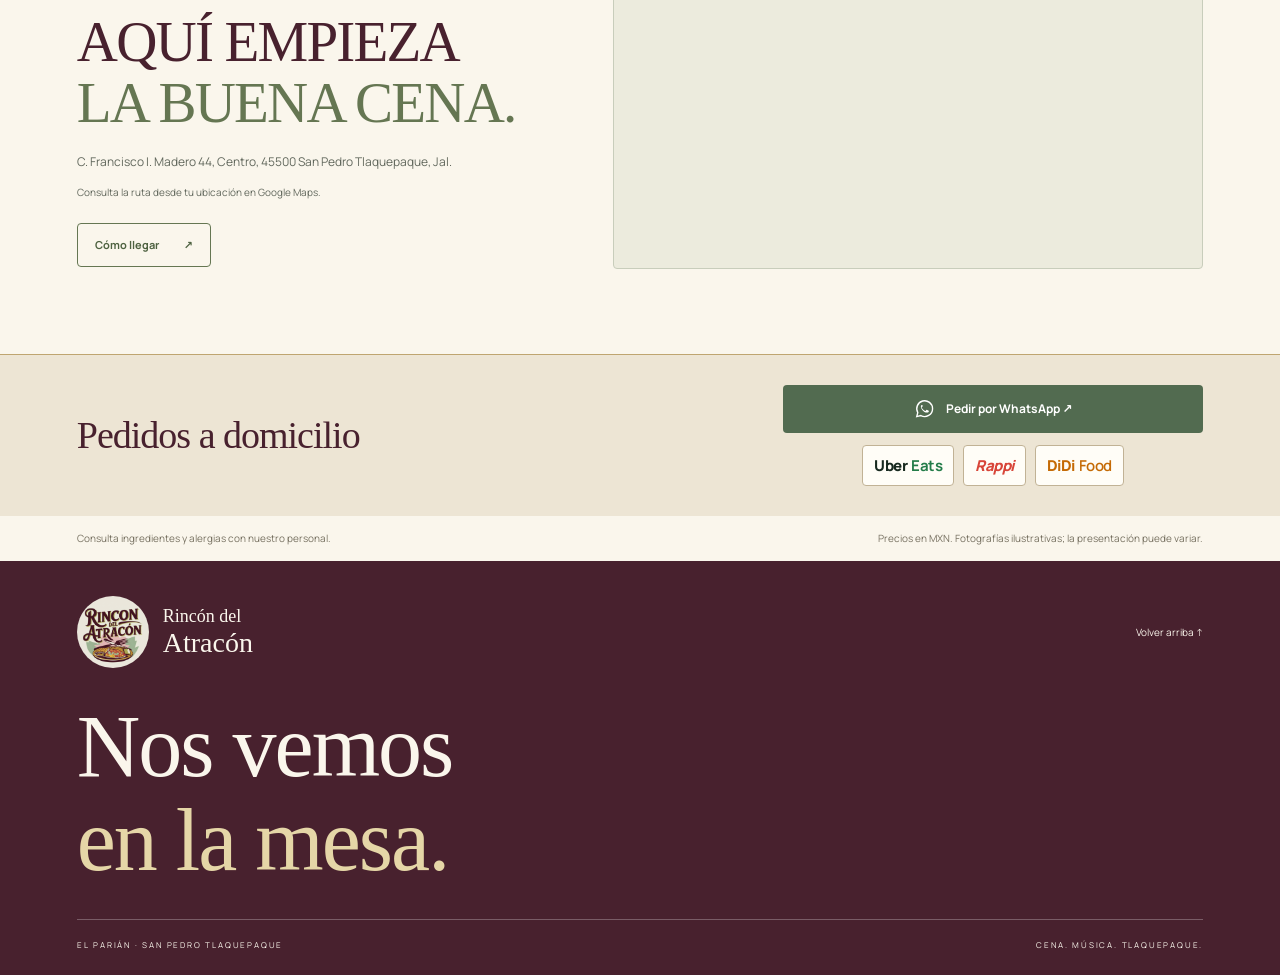
==== commit f6fb9eee: "Usar imagen de moto en enlace de domicilio" ====
--- a/index.html
+++ b/index.html
@@ -1,6 +1,6 @@
-<!doctype html><html lang="es-MX"><head><meta charset="utf-8"><meta name="viewport" content="width=device-width,initial-scale=1"><meta name="theme-color" content="#9a402b"><meta name="description" content="Rincón del Atracón, cenaduría en El Parián de San Pedro Tlaquepaque. Pozole, enchiladas, tostadas y una propuesta de música en vivo."><title>Rincón del Atracón · Una noche en El Parián</title><link rel="preload" href="assets/fonts/Manrope.ttf" as="font" type="font/ttf" crossorigin><link rel="stylesheet" href="styles.css"><link rel="stylesheet" href="parian.css?v=20261012-logo-pozole"><link rel="stylesheet" href="carta.css?v=20261012-logo-pozole"><link rel="preload" as="image" href="portada-parian.jpg"></head><body><header class="topbar"><a class="brand brand-rincon" href="#inicio" aria-label="Rincón del Atracón, inicio"><img class="logo-image" src="logo-rincon.png" alt="Rincón del Atracón" width="443" height="446"><span class="brand-name">Rincón del<br><strong>Atracón</strong></span></a><a class="delivery-top" href="#domicilio"><span class="delivery-icon"><svg viewBox="0 0 32 32" fill="none" aria-hidden="true"><circle cx="7" cy="24" r="4" stroke="currentColor" stroke-width="1.7"/><circle cx="25" cy="24" r="4" stroke="currentColor" stroke-width="1.7"/><path d="M7 24l6-9h7l5 9M13 15l3 9h9M20 15l-2-8h-4M10 12h6M4 16h7M5 9h6v6H5Z" stroke="currentColor" stroke-width="1.7" stroke-linecap="round" stroke-linejoin="round"/></svg></span>A domicilio <span>↗</span></a></header><main><section class="hero" id="inicio" aria-labelledby="hero-title"><div class="hero-copy"><p class="eyebrow">EL PARIÁN / SAN PEDRO TLAQUEPAQUE</p><h1 id="hero-title">Una buena cena.<br><span>Muy de aquí.</span></h1><p class="hero-description">Pozole, enchiladas y tostadas.<br>El sabor de Tlaquepaque, en tu mesa.</p><div class="hero-links"><a class="primary-link" href="#antojitos">Ver el menú <span>↓</span></a><span class="hero-side-note">TLAQUEPAQUE,<br>JALISCO.</span></div><a class="hero-music-link" href="#musica"><span class="tiny-note" aria-hidden="true">♫</span> El ambiente de El Parián <span>↗</span></a></div><div class="hero-visual"><figure class="hero-photo"><img src="assets/pozole.jpg" alt="Pozole con maíz, carne, rábano y lechuga; limones frescos al lado" width="1400" height="934" fetchpriority="high"><figcaption><span>EL CORAZÓN DE LA CASA</span><strong>Pozole.</strong></figcaption></figure><div class="hero-stamp logo-stamp" aria-hidden="true"><img src="logo-rincon.png" alt="" width="443" height="446"></div><span class="visual-index">01 / UNA MESA CON SABOR A JALISCO.</span></div></section></main><nav class="indice" aria-label="Secciones de la carta"><a href="#antojitos">Menú</a><a href="#musica">El ambiente</a><a href="#ubicacion">Ubicación</a><a href="#domicilio">Pedir a domicilio</a></nav><main><section class="catalog-section section-wrap" id="antojitos" aria-labelledby="titulo-antojitos"><div class="catalog-heading"><span class="numero">LA COCINA DEL RINCÓN</span><h2 id="titulo-antojitos">La carta<span>.</span></h2><p>Nuestros antojitos, bebidas y postres.<br>Cuatro antojos a la vista. Desliza para descubrir más.</p><span class="catalog-meta">PRECIOS EN MXN · ELIGE TU PORCIÓN</span></div><div class="catalog-card"><nav class="catalog-tabs" aria-label="Ir a una categoría de la carta"><a href="#menu-antojitos" data-category="antojitos" aria-current="true">Antojitos</a><a href="#menu-bebidas" data-category="bebidas">Bebidas sin alcohol</a><a href="#menu-postres" data-category="postres">Postres</a></nav><div class="catalog-scroll" tabindex="0" role="region" aria-label="Carrusel de platillos; desliza a izquierda o derecha, o usa las flechas del teclado"><div class="catalog-group catalog-all"><div class="catalog-page" role="group" aria-label="Grupo 1 de 4"><article class="catalog-row" data-category="antojitos" id="menu-antojitos"><img class="catalog-thumb" src="assets/pozole.jpg" alt="Fotografía de referencia de Pozole rojo" width="800" height="600" loading="lazy"><div class="catalog-dish"><h4>Pozole rojo</h4><p>Pierna, lengua, cachete, oreja, pata, trompa o pollo.</p><div class="real-prices"><span><small>MI</small><b>$65</b></span><span><small>CH</small><b>$75</b></span><span><small>M</small><b>$85</b></span><span><small>G</small><b>$95</b></span></div></div></article><article class="catalog-row" data-category="antojitos"><img class="catalog-thumb" src="assets/enchiladas.jpg" alt="Fotografía de referencia de Enchiladas rojas / verdes" width="800" height="600" loading="lazy"><div class="catalog-dish"><h4>Enchiladas rojas / verdes</h4><p>Pollo, pierna, picadillo, res o sencillas.</p><div class="real-prices"><span><small>4 pzs</small><b>$70</b></span><span><small>2 pzs</small><b>$40</b></span></div></div></article><article class="catalog-row" data-category="antojitos"><img class="catalog-thumb" src="assets/enchiladas.jpg" alt="Fotografía de referencia de Enchiladas divorciadas" width="800" height="600" loading="lazy"><div class="catalog-dish"><h4>Enchiladas divorciadas</h4><p>Pollo, pierna, picadillo, res o sencillas.</p><div class="real-prices"><span><small>4 pzs</small><b>$75</b></span><span><small>2 pzs</small><b>$40</b></span></div></div></article><article class="catalog-row" data-category="antojitos"><img class="catalog-thumb" src="assets/tostadas.jpg" alt="Fotografía de referencia de Tostadas" width="800" height="600" loading="lazy"><div class="catalog-dish"><h4>Tostadas</h4><p>Pierna, cachete, oreja, pata, trompa o pollo. También lengua, pata sin hueso o surtida.</p><div class="real-prices"><span><small>Clásica · pieza</small><b>$75</b></span><span><small>Lengua / surtida / pata sin hueso</small><b>$85</b></span></div></div></article></div><div class="catalog-page" role="group" aria-label="Grupo 2 de 4"><article class="catalog-row" data-category="antojitos"><img class="catalog-thumb" src="assets/gorditas.jpg" alt="Fotografía de referencia de Gorditas rellenas" width="800" height="600" loading="lazy"><div class="catalog-dish"><h4>Gorditas rellenas</h4><p>Pollo, pierna, picadillo, rajas, requesón, champiñones, chicharrón, papa o chorizo con papa.</p><div class="real-prices"><span><small>Por pieza</small><b>$25</b></span></div></div></article><article class="catalog-row" data-category="antojitos"><img class="catalog-thumb" src="assets/sopes.jpg" alt="Fotografía de referencia de Sopes" width="800" height="600" loading="lazy"><div class="catalog-dish"><h4>Sopes</h4><p>Pollo, pierna, picadillo, rajas, requesón, champiñones, chicharrón, papa o chorizo con papa.</p><div class="real-prices"><span><small>Por pieza</small><b>$25</b></span></div></div></article><article class="catalog-row" data-category="antojitos"><img class="catalog-thumb" src="assets/tacos.jpg" alt="Fotografía de referencia de Tacos dorados" width="800" height="600" loading="lazy"><div class="catalog-dish"><h4>Tacos dorados</h4><p>Pollo, pierna, picadillo, rajas, requesón, champiñones, chicharrón, papa o chorizo con papa.</p><div class="real-prices"><span><small>4 pzs</small><b>$70</b></span><span><small>2 pzs</small><b>$40</b></span></div></div></article><article class="catalog-row" data-category="antojitos"><img class="catalog-thumb" src="assets/flautas.jpg" alt="Fotografía de referencia de Flautas" width="800" height="600" loading="lazy"><div class="catalog-dish"><h4>Flautas</h4><p>Pollo, pierna, picadillo, rajas, requesón, champiñones, chicharrón, papa o chorizo con papa.</p><div class="real-prices"><span><small>2 pzs</small><b>$70</b></span><span><small>1 pza</small><b>$40</b></span></div></div></article></div><div class="catalog-page" role="group" aria-label="Grupo 3 de 4"><article class="catalog-row" data-category="antojitos"><img class="catalog-thumb" src="assets/quesadillas.jpg" alt="Fotografía de referencia de Quesadillas fritas" width="800" height="600" loading="lazy"><div class="catalog-dish"><h4>Quesadillas fritas</h4><p>Pollo, pierna, picadillo, rajas, requesón, champiñones, chicharrón, papa o chorizo con papa.</p><div class="real-prices"><span><small>Por pieza</small><b>$25</b></span></div></div></article><article class="catalog-row" data-category="bebidas" id="menu-bebidas"><img class="catalog-thumb" src="assets/agua-fresca.jpg" alt="Fotografía de referencia de Agua fresca de fruta natural" width="800" height="600" loading="lazy"><div class="catalog-dish"><h4>Agua fresca de fruta natural</h4><p>Pregunta por los sabores disponibles.</p><div class="real-prices"><span><small>500 ml</small><b>$25</b></span><span><small>1 litro</small><b>$35</b></span></div></div></article><article class="catalog-row" data-category="bebidas"><img class="catalog-thumb" src="assets/refresco.jpg" alt="Fotografía de referencia de Refrescos" width="800" height="600" loading="lazy"><div class="catalog-dish"><h4>Refrescos</h4><p>Presentación de 500 ml.</p><div class="real-prices"><span><small>500 ml</small><b>$25</b></span></div></div></article><article class="catalog-row" data-category="bebidas"><img class="catalog-thumb" src="assets/agua.jpg" alt="Fotografía de referencia de Agua natural" width="800" height="600" loading="lazy"><div class="catalog-dish"><h4>Agua natural</h4><div class="real-prices"><span><small>Precio</small><b>$20</b></span></div></div></article></div><div class="catalog-page" role="group" aria-label="Grupo 4 de 4"><article class="catalog-row" data-category="bebidas"><img class="catalog-thumb" src="assets/agua.jpg" alt="Fotografía de referencia de Agua mineral" width="800" height="600" loading="lazy"><div class="catalog-dish"><h4>Agua mineral</h4><div class="real-prices"><span><small>Precio</small><b>$30</b></span></div></div></article><article class="catalog-row" data-category="postres" id="menu-postres"><img class="catalog-thumb" src="assets/helados.jpg" alt="Fotografía de referencia de Helados" width="800" height="600" loading="lazy"><div class="catalog-dish"><h4>Helados</h4><p>Pregunta por los sabores disponibles.</p><div class="real-prices"><span><small>Precio</small><b>$60</b></span></div></div></article><article class="catalog-row" data-category="postres"><img class="catalog-thumb" src="assets/jericilla.jpg" alt="Fotografía de referencia de Jericallas" width="800" height="600" loading="lazy"><div class="catalog-dish"><h4>Jericallas</h4><p>Postre a base de leche, azúcar, huevo, canela y vainilla, con una capa de azúcar caramelizada en la parte superior.</p><div class="real-prices"><span><small>Precio</small><b>$30</b></span></div></div></article></div></div></div><div class="catalog-footer"><span>Desliza para ver más opciones ↓</span><span>Porción y precio a elegir</span></div></div><p class="catalog-photo-note">Fotografías de referencia; presentación e ingredientes pueden variar. <a href="creditos.html" target="_blank" rel="noopener">Créditos fotográficos</a>.</p></section><section class="music-section section-wrap" id="musica" aria-labelledby="titulo-musica"><div class="music-copy"><span class="numero">EL PARIÁN SE VIVE EN LA MESA</span><h2 id="titulo-musica">Una mesa.<br><em>Mil historias.</em></h2><p>Buena comida, conversación y el ambiente de El Parián.<br>Una invitación a quedarte un rato más.</p><div class="live-label"><span class="live-dot" aria-hidden="true"></span>MÚSICA EN VIVO<span class="equalizer" aria-hidden="true"><i></i><i></i><i></i><i></i><i></i></span></div><p class="music-note">Consulta con nosotros los días y horarios de música en vivo.</p><a class="music-link" href="#domicilio">Consulta la programación con nosotros ↗</a></div><div class="music-art" aria-hidden="true"><div class="record-rings"></div><div class="music-art-top"><span>NOCHE DE PARIÁN</span><span>JALISCO / MÉXICO</span></div><svg class="guitar" viewBox="0 0 320 430" fill="none" xmlns="http://www.w3.org/2000/svg" aria-hidden="true"><g transform="rotate(15 160 215)"><path d="M138 184c-32-26-70 1-58 42 7 23-14 28-22 54-25 81 111 132 162 67 27-35 10-59-16-74-20-12-24-26-9-44 24-29-3-65-34-54" fill="#bd643e" stroke="#f4d59e" stroke-width="3" class="instrument-line"/><path d="M143 184V47h28v139" fill="#663d27" stroke="#f4d59e" stroke-width="3"/><path d="M135 47V16h44v31Z" fill="#d19856" stroke="#f4d59e" stroke-width="3"/><path d="M142 23h30M142 34h30" stroke="#663d27" stroke-width="2"/><path d="M126 22h9m-9 12h9m44-12h9m-9 12h9" stroke="#f4d59e" stroke-width="5" stroke-linecap="round"/><circle cx="155" cy="260" r="31" fill="#2b3022" stroke="#f4d59e" stroke-width="5"/><circle cx="155" cy="260" r="40" stroke="#efb568" stroke-width="2" stroke-dasharray="3 5"/><path d="M119 322h75v12h-75Z" fill="#5c3826" stroke="#f4d59e" stroke-width="2"/><path d="M145 23v305m5-305v305m5-305v305m5-305v305m5-305v305" stroke="#fff2ca" stroke-width=".9" class="guitar-strings"/><path d="M86 293q-13 42 43 61m52-173q24-1 18 21" stroke="#edb574" stroke-width="2" stroke-linecap="round"/></g><g stroke="#f4d59e" stroke-width="2" class="music-rays"><path d="M55 76l9 14m-34 45 21 7m183-67-8 17m35 45-20 7M47 365l-12 9m242-31 14 5"/></g></svg><span class="floating-note note-one">♪</span><span class="floating-note note-two">♫</span><div class="music-art-bottom"><span>DE LA MESA<br>A LA CANCIÓN.</span><span class="music-flower"><svg viewBox="0 0 100 100" xmlns="http://www.w3.org/2000/svg" fill="none" aria-hidden="true"><g stroke="currentColor" stroke-width="2.5"><path d="M50 16C24-9 16 34 40 40 16 16-9 24 16 50-9 76 34 84 40 60 16 84 24 109 50 84c26 25 34-18 10-24 24 24 49 16 24-10 25-26-18-34-24-10C84 16 76-9 50 16Z"/><path d="M50 18v16M50 66v16M18 50h16M66 50h16M24 24l14 14m24 24 14 14M24 76l14-14m24-24 14-14"/><circle cx="50" cy="50" r="12"/><circle cx="50" cy="50" r="4"/></g></svg></span></div></div></section><section class="cheve-section section-wrap" id="cheve" aria-labelledby="titulo-cheve"><div class="cabecera"><span class="numero">03 / EL BRINDIS TAMBIÉN CUENTA</span><h2 id="titulo-cheve">Para acompañar<br><em>la conversación.</em></h2><p>Limón, sal y una plática que se alarga.</p></div>
+<!doctype html><html lang="es-MX"><head><meta charset="utf-8"><meta name="viewport" content="width=device-width,initial-scale=1"><meta name="theme-color" content="#9a402b"><meta name="description" content="Rincón del Atracón, cenaduría en El Parián de San Pedro Tlaquepaque. Pozole, enchiladas, tostadas y una propuesta de música en vivo."><title>Rincón del Atracón · Una noche en El Parián</title><link rel="preload" href="assets/fonts/Manrope.ttf" as="font" type="font/ttf" crossorigin><link rel="stylesheet" href="styles.css"><link rel="stylesheet" href="parian.css?v=20261012-moto"><link rel="stylesheet" href="carta.css?v=20261012-moto"><link rel="preload" as="image" href="portada-parian.jpg"></head><body><header class="topbar"><a class="brand brand-rincon" href="#inicio" aria-label="Rincón del Atracón, inicio"><img class="logo-image" src="logo-rincon.png" alt="Rincón del Atracón" width="443" height="446"><span class="brand-name">Rincón del<br><strong>Atracón</strong></span></a><a class="delivery-top" href="#domicilio"><span class="delivery-icon"><img src="moto-repartidor.png" alt="" aria-hidden="true" width="505" height="513"></span>A domicilio <span>↗</span></a></header><main><section class="hero" id="inicio" aria-labelledby="hero-title"><div class="hero-copy"><p class="eyebrow">EL PARIÁN / SAN PEDRO TLAQUEPAQUE</p><h1 id="hero-title">Una buena cena.<br><span>Muy de aquí.</span></h1><p class="hero-description">Pozole, enchiladas y tostadas.<br>El sabor de Tlaquepaque, en tu mesa.</p><div class="hero-links"><a class="primary-link" href="#antojitos">Ver el menú <span>↓</span></a><span class="hero-side-note">TLAQUEPAQUE,<br>JALISCO.</span></div><a class="hero-music-link" href="#musica"><span class="tiny-note" aria-hidden="true">♫</span> El ambiente de El Parián <span>↗</span></a></div><div class="hero-visual"><figure class="hero-photo"><img src="assets/pozole.jpg" alt="Pozole con maíz, carne, rábano y lechuga; limones frescos al lado" width="1400" height="934" fetchpriority="high"><figcaption><span>EL CORAZÓN DE LA CASA</span><strong>Pozole.</strong></figcaption></figure><div class="hero-stamp logo-stamp" aria-hidden="true"><img src="logo-rincon.png" alt="" width="443" height="446"></div><span class="visual-index">01 / UNA MESA CON SABOR A JALISCO.</span></div></section></main><nav class="indice" aria-label="Secciones de la carta"><a href="#antojitos">Menú</a><a href="#musica">El ambiente</a><a href="#ubicacion">Ubicación</a><a href="#domicilio">Pedir a domicilio</a></nav><main><section class="catalog-section section-wrap" id="antojitos" aria-labelledby="titulo-antojitos"><div class="catalog-heading"><span class="numero">LA COCINA DEL RINCÓN</span><h2 id="titulo-antojitos">La carta<span>.</span></h2><p>Nuestros antojitos, bebidas y postres.<br>Cuatro antojos a la vista. Desliza para descubrir más.</p><span class="catalog-meta">PRECIOS EN MXN · ELIGE TU PORCIÓN</span></div><div class="catalog-card"><nav class="catalog-tabs" aria-label="Ir a una categoría de la carta"><a href="#menu-antojitos" data-category="antojitos" aria-current="true">Antojitos</a><a href="#menu-bebidas" data-category="bebidas">Bebidas sin alcohol</a><a href="#menu-postres" data-category="postres">Postres</a></nav><div class="catalog-scroll" tabindex="0" role="region" aria-label="Carrusel de platillos; desliza a izquierda o derecha, o usa las flechas del teclado"><div class="catalog-group catalog-all"><div class="catalog-page" role="group" aria-label="Grupo 1 de 4"><article class="catalog-row" data-category="antojitos" id="menu-antojitos"><img class="catalog-thumb" src="assets/pozole.jpg" alt="Fotografía de referencia de Pozole rojo" width="800" height="600" loading="lazy"><div class="catalog-dish"><h4>Pozole rojo</h4><p>Pierna, lengua, cachete, oreja, pata, trompa o pollo.</p><div class="real-prices"><span><small>MI</small><b>$65</b></span><span><small>CH</small><b>$75</b></span><span><small>M</small><b>$85</b></span><span><small>G</small><b>$95</b></span></div></div></article><article class="catalog-row" data-category="antojitos"><img class="catalog-thumb" src="assets/enchiladas.jpg" alt="Fotografía de referencia de Enchiladas rojas / verdes" width="800" height="600" loading="lazy"><div class="catalog-dish"><h4>Enchiladas rojas / verdes</h4><p>Pollo, pierna, picadillo, res o sencillas.</p><div class="real-prices"><span><small>4 pzs</small><b>$70</b></span><span><small>2 pzs</small><b>$40</b></span></div></div></article><article class="catalog-row" data-category="antojitos"><img class="catalog-thumb" src="assets/enchiladas.jpg" alt="Fotografía de referencia de Enchiladas divorciadas" width="800" height="600" loading="lazy"><div class="catalog-dish"><h4>Enchiladas divorciadas</h4><p>Pollo, pierna, picadillo, res o sencillas.</p><div class="real-prices"><span><small>4 pzs</small><b>$75</b></span><span><small>2 pzs</small><b>$40</b></span></div></div></article><article class="catalog-row" data-category="antojitos"><img class="catalog-thumb" src="assets/tostadas.jpg" alt="Fotografía de referencia de Tostadas" width="800" height="600" loading="lazy"><div class="catalog-dish"><h4>Tostadas</h4><p>Pierna, cachete, oreja, pata, trompa o pollo. También lengua, pata sin hueso o surtida.</p><div class="real-prices"><span><small>Clásica · pieza</small><b>$75</b></span><span><small>Lengua / surtida / pata sin hueso</small><b>$85</b></span></div></div></article></div><div class="catalog-page" role="group" aria-label="Grupo 2 de 4"><article class="catalog-row" data-category="antojitos"><img class="catalog-thumb" src="assets/gorditas.jpg" alt="Fotografía de referencia de Gorditas rellenas" width="800" height="600" loading="lazy"><div class="catalog-dish"><h4>Gorditas rellenas</h4><p>Pollo, pierna, picadillo, rajas, requesón, champiñones, chicharrón, papa o chorizo con papa.</p><div class="real-prices"><span><small>Por pieza</small><b>$25</b></span></div></div></article><article class="catalog-row" data-category="antojitos"><img class="catalog-thumb" src="assets/sopes.jpg" alt="Fotografía de referencia de Sopes" width="800" height="600" loading="lazy"><div class="catalog-dish"><h4>Sopes</h4><p>Pollo, pierna, picadillo, rajas, requesón, champiñones, chicharrón, papa o chorizo con papa.</p><div class="real-prices"><span><small>Por pieza</small><b>$25</b></span></div></div></article><article class="catalog-row" data-category="antojitos"><img class="catalog-thumb" src="assets/tacos.jpg" alt="Fotografía de referencia de Tacos dorados" width="800" height="600" loading="lazy"><div class="catalog-dish"><h4>Tacos dorados</h4><p>Pollo, pierna, picadillo, rajas, requesón, champiñones, chicharrón, papa o chorizo con papa.</p><div class="real-prices"><span><small>4 pzs</small><b>$70</b></span><span><small>2 pzs</small><b>$40</b></span></div></div></article><article class="catalog-row" data-category="antojitos"><img class="catalog-thumb" src="assets/flautas.jpg" alt="Fotografía de referencia de Flautas" width="800" height="600" loading="lazy"><div class="catalog-dish"><h4>Flautas</h4><p>Pollo, pierna, picadillo, rajas, requesón, champiñones, chicharrón, papa o chorizo con papa.</p><div class="real-prices"><span><small>2 pzs</small><b>$70</b></span><span><small>1 pza</small><b>$40</b></span></div></div></article></div><div class="catalog-page" role="group" aria-label="Grupo 3 de 4"><article class="catalog-row" data-category="antojitos"><img class="catalog-thumb" src="assets/quesadillas.jpg" alt="Fotografía de referencia de Quesadillas fritas" width="800" height="600" loading="lazy"><div class="catalog-dish"><h4>Quesadillas fritas</h4><p>Pollo, pierna, picadillo, rajas, requesón, champiñones, chicharrón, papa o chorizo con papa.</p><div class="real-prices"><span><small>Por pieza</small><b>$25</b></span></div></div></article><article class="catalog-row" data-category="bebidas" id="menu-bebidas"><img class="catalog-thumb" src="assets/agua-fresca.jpg" alt="Fotografía de referencia de Agua fresca de fruta natural" width="800" height="600" loading="lazy"><div class="catalog-dish"><h4>Agua fresca de fruta natural</h4><p>Pregunta por los sabores disponibles.</p><div class="real-prices"><span><small>500 ml</small><b>$25</b></span><span><small>1 litro</small><b>$35</b></span></div></div></article><article class="catalog-row" data-category="bebidas"><img class="catalog-thumb" src="assets/refresco.jpg" alt="Fotografía de referencia de Refrescos" width="800" height="600" loading="lazy"><div class="catalog-dish"><h4>Refrescos</h4><p>Presentación de 500 ml.</p><div class="real-prices"><span><small>500 ml</small><b>$25</b></span></div></div></article><article class="catalog-row" data-category="bebidas"><img class="catalog-thumb" src="assets/agua.jpg" alt="Fotografía de referencia de Agua natural" width="800" height="600" loading="lazy"><div class="catalog-dish"><h4>Agua natural</h4><div class="real-prices"><span><small>Precio</small><b>$20</b></span></div></div></article></div><div class="catalog-page" role="group" aria-label="Grupo 4 de 4"><article class="catalog-row" data-category="bebidas"><img class="catalog-thumb" src="assets/agua.jpg" alt="Fotografía de referencia de Agua mineral" width="800" height="600" loading="lazy"><div class="catalog-dish"><h4>Agua mineral</h4><div class="real-prices"><span><small>Precio</small><b>$30</b></span></div></div></article><article class="catalog-row" data-category="postres" id="menu-postres"><img class="catalog-thumb" src="assets/helados.jpg" alt="Fotografía de referencia de Helados" width="800" height="600" loading="lazy"><div class="catalog-dish"><h4>Helados</h4><p>Pregunta por los sabores disponibles.</p><div class="real-prices"><span><small>Precio</small><b>$60</b></span></div></div></article><article class="catalog-row" data-category="postres"><img class="catalog-thumb" src="assets/jericilla.jpg" alt="Fotografía de referencia de Jericallas" width="800" height="600" loading="lazy"><div class="catalog-dish"><h4>Jericallas</h4><p>Postre a base de leche, azúcar, huevo, canela y vainilla, con una capa de azúcar caramelizada en la parte superior.</p><div class="real-prices"><span><small>Precio</small><b>$30</b></span></div></div></article></div></div></div><div class="catalog-footer"><span>Desliza para ver más opciones ↓</span><span>Porción y precio a elegir</span></div></div><p class="catalog-photo-note">Fotografías de referencia; presentación e ingredientes pueden variar. <a href="creditos.html" target="_blank" rel="noopener">Créditos fotográficos</a>.</p></section><section class="music-section section-wrap" id="musica" aria-labelledby="titulo-musica"><div class="music-copy"><span class="numero">EL PARIÁN SE VIVE EN LA MESA</span><h2 id="titulo-musica">Una mesa.<br><em>Mil historias.</em></h2><p>Buena comida, conversación y el ambiente de El Parián.<br>Una invitación a quedarte un rato más.</p><div class="live-label"><span class="live-dot" aria-hidden="true"></span>MÚSICA EN VIVO<span class="equalizer" aria-hidden="true"><i></i><i></i><i></i><i></i><i></i></span></div><p class="music-note">Consulta con nosotros los días y horarios de música en vivo.</p><a class="music-link" href="#domicilio">Consulta la programación con nosotros ↗</a></div><div class="music-art" aria-hidden="true"><div class="record-rings"></div><div class="music-art-top"><span>NOCHE DE PARIÁN</span><span>JALISCO / MÉXICO</span></div><svg class="guitar" viewBox="0 0 320 430" fill="none" xmlns="http://www.w3.org/2000/svg" aria-hidden="true"><g transform="rotate(15 160 215)"><path d="M138 184c-32-26-70 1-58 42 7 23-14 28-22 54-25 81 111 132 162 67 27-35 10-59-16-74-20-12-24-26-9-44 24-29-3-65-34-54" fill="#bd643e" stroke="#f4d59e" stroke-width="3" class="instrument-line"/><path d="M143 184V47h28v139" fill="#663d27" stroke="#f4d59e" stroke-width="3"/><path d="M135 47V16h44v31Z" fill="#d19856" stroke="#f4d59e" stroke-width="3"/><path d="M142 23h30M142 34h30" stroke="#663d27" stroke-width="2"/><path d="M126 22h9m-9 12h9m44-12h9m-9 12h9" stroke="#f4d59e" stroke-width="5" stroke-linecap="round"/><circle cx="155" cy="260" r="31" fill="#2b3022" stroke="#f4d59e" stroke-width="5"/><circle cx="155" cy="260" r="40" stroke="#efb568" stroke-width="2" stroke-dasharray="3 5"/><path d="M119 322h75v12h-75Z" fill="#5c3826" stroke="#f4d59e" stroke-width="2"/><path d="M145 23v305m5-305v305m5-305v305m5-305v305m5-305v305" stroke="#fff2ca" stroke-width=".9" class="guitar-strings"/><path d="M86 293q-13 42 43 61m52-173q24-1 18 21" stroke="#edb574" stroke-width="2" stroke-linecap="round"/></g><g stroke="#f4d59e" stroke-width="2" class="music-rays"><path d="M55 76l9 14m-34 45 21 7m183-67-8 17m35 45-20 7M47 365l-12 9m242-31 14 5"/></g></svg><span class="floating-note note-one">♪</span><span class="floating-note note-two">♫</span><div class="music-art-bottom"><span>DE LA MESA<br>A LA CANCIÓN.</span><span class="music-flower"><svg viewBox="0 0 100 100" xmlns="http://www.w3.org/2000/svg" fill="none" aria-hidden="true"><g stroke="currentColor" stroke-width="2.5"><path d="M50 16C24-9 16 34 40 40 16 16-9 24 16 50-9 76 34 84 40 60 16 84 24 109 50 84c26 25 34-18 10-24 24 24 49 16 24-10 25-26-18-34-24-10C84 16 76-9 50 16Z"/><path d="M50 18v16M50 66v16M18 50h16M66 50h16M24 24l14 14m24 24 14 14M24 76l14-14m24-24 14-14"/><circle cx="50" cy="50" r="12"/><circle cx="50" cy="50" r="4"/></g></svg></span></div></div></section><section class="cheve-section section-wrap" id="cheve" aria-labelledby="titulo-cheve"><div class="cabecera"><span class="numero">03 / EL BRINDIS TAMBIÉN CUENTA</span><h2 id="titulo-cheve">Para acompañar<br><em>la conversación.</em></h2><p>Limón, sal y una plática que se alarga.</p></div>
 <div class="beer-stage"><img src="assets/cheve.jpg" alt="Detalle de una cerveza con espuma y condensación" width="1000" height="1500" loading="lazy"><span class="beer-note">BIEN<br><em>FRÍA.</em></span></div>
 <article class="platillo"><div class="nombre"><h3>Cerveza nacional</h3><span class="precio price-consult">Consultar</span></div><p>Pregunta por las opciones disponibles.</p></article>
 <article class="platillo"><div class="nombre"><h3>Michelada</h3><span class="precio price-consult">Consultar</span></div><p>Cerveza, limón, sal y salsas.</p></article>
-<aside class="maridaje"><span class="numero">PARA ACOMPAÑAR EL BRINDIS</span><p>Una cheve con tacos dorados.<br>Una michelada con tostadas.</p><a href="#antojitos">Conoce los antojitos ↗</a></aside><p class="consumo">Bebidas alcohólicas · Solo mayores de 18 años.<br>Disfruta con moderación. Si tomas, no manejes.</p></section><section class="map-section section-wrap" id="ubicacion" aria-labelledby="titulo-ubicacion"><div class="map-copy"><span class="numero">NOS VEMOS EN LA MESA</span><h2 id="titulo-ubicacion">AQUÍ EMPIEZA<br><em>LA BUENA CENA.</em></h2><p id="map-address">El Parián · San Pedro Tlaquepaque, Jalisco.</p><p class="map-status" id="map-status">La ubicación exacta del local está pendiente de confirmar.</p><a class="map-directions" id="map-directions" href="#map-preview">Cómo llegar <span>↗</span></a></div><div class="map-preview" id="map-preview"><div class="map-placeholder" id="map-placeholder"><div class="map-streets" aria-hidden="true"></div><svg class="map-pin" viewBox="0 0 64 80" fill="none" aria-hidden="true"><path d="M32 72C24 61 9 43 9 29a23 23 0 0 1 46 0c0 14-15 32-23 43Z" fill="#15574d" stroke="#fff5e4" stroke-width="3"/><circle cx="32" cy="29" r="8" fill="#efc879"/></svg><div class="map-placeholder-label"><strong>Ubicación del negocio</strong><span>El mapa se activará al confirmar la dirección.</span></div><span class="map-provider">Espacio preparado para Google Maps</span></div></div></section><section class="delivery section-wrap delivery-compact" id="domicilio" aria-labelledby="titulo-domicilio"><h2 id="titulo-domicilio">Pedidos a domicilio</h2><div class="delivery-action"><a class="whatsapp" data-whatsapp href="#contacto-pendiente"><span class="button-icon"><svg viewBox="0 0 32 32" fill="none" aria-hidden="true"><path d="M27 15.5A11.5 11.5 0 0 1 10 25.6L4 27l1.5-5.8A11.5 11.5 0 1 1 27 15.5Z" stroke="currentColor" stroke-width="2"/><path d="M11 10c-3 2 1 9 6 11 3 1 6-1 4-3l-3-1-1 2c-3-1-5-3-6-6l2-1-1-2Z" fill="currentColor"/></svg></span> Pedir por WhatsApp ↗</a><div class="platform-list" aria-label="Plataformas de entrega disponibles"><span class="platform-uber">Uber <b>Eats</b></span><span class="platform-rappi">Rappi</span><span class="platform-didi">DiDi <b>Food</b></span></div><p id="contacto-pendiente" class="contact-note" hidden></p></div></section><div class="aviso"><p>Consulta ingredientes y alergias con nuestro personal.</p><p>Precios en MXN. Fotografías ilustrativas; la presentación puede variar.</p></div></main><footer><div class="footer-row"><a class="brand brand-rincon" href="#inicio" aria-label="Rincón del Atracón, inicio"><img class="logo-image" src="logo-rincon.png" alt="Rincón del Atracón" width="443" height="446"><span class="brand-name">Rincón del<br><strong>Atracón</strong></span></a><a class="back-top" href="#inicio">Volver arriba ↑</a></div><p class="footer-message">Nos vemos<br><em>en la mesa.</em></p><div class="footer-bottom"><span>EL PARIÁN · SAN PEDRO TLAQUEPAQUE</span><span>CENA. MÚSICA. TLAQUEPAQUE.</span></div></footer><a class="whatsapp-float" data-whatsapp href="#contacto-pendiente" aria-label="WhatsApp del negocio, número pendiente" title="WhatsApp"><svg viewBox="0 0 32 32" fill="none" aria-hidden="true"><path d="M27 15.5A11.5 11.5 0 0 1 10 25.6L4 27l1.5-5.8A11.5 11.5 0 1 1 27 15.5Z" stroke="currentColor" stroke-width="2"/><path d="M11 10c-3 2 1 9 6 11 3 1 6-1 4-3l-3-1-1 2c-3-1-5-3-6-6l2-1-1-2Z" fill="currentColor"/></svg></a><div class="reading-progress" aria-hidden="true"></div><script src="config.js?v=20261012-logo-pozole"></script><script src="experience.js?v=20261012-logo-pozole"></script><script src="menu.js?v=20261012-logo-pozole"></script><script src="map.js"></script></body></html>
+<aside class="maridaje"><span class="numero">PARA ACOMPAÑAR EL BRINDIS</span><p>Una cheve con tacos dorados.<br>Una michelada con tostadas.</p><a href="#antojitos">Conoce los antojitos ↗</a></aside><p class="consumo">Bebidas alcohólicas · Solo mayores de 18 años.<br>Disfruta con moderación. Si tomas, no manejes.</p></section><section class="map-section section-wrap" id="ubicacion" aria-labelledby="titulo-ubicacion"><div class="map-copy"><span class="numero">NOS VEMOS EN LA MESA</span><h2 id="titulo-ubicacion">AQUÍ EMPIEZA<br><em>LA BUENA CENA.</em></h2><p id="map-address">El Parián · San Pedro Tlaquepaque, Jalisco.</p><p class="map-status" id="map-status">La ubicación exacta del local está pendiente de confirmar.</p><a class="map-directions" id="map-directions" href="#map-preview">Cómo llegar <span>↗</span></a></div><div class="map-preview" id="map-preview"><div class="map-placeholder" id="map-placeholder"><div class="map-streets" aria-hidden="true"></div><svg class="map-pin" viewBox="0 0 64 80" fill="none" aria-hidden="true"><path d="M32 72C24 61 9 43 9 29a23 23 0 0 1 46 0c0 14-15 32-23 43Z" fill="#15574d" stroke="#fff5e4" stroke-width="3"/><circle cx="32" cy="29" r="8" fill="#efc879"/></svg><div class="map-placeholder-label"><strong>Ubicación del negocio</strong><span>El mapa se activará al confirmar la dirección.</span></div><span class="map-provider">Espacio preparado para Google Maps</span></div></div></section><section class="delivery section-wrap delivery-compact" id="domicilio" aria-labelledby="titulo-domicilio"><h2 id="titulo-domicilio">Pedidos a domicilio</h2><div class="delivery-action"><a class="whatsapp" data-whatsapp href="#contacto-pendiente"><span class="button-icon"><svg viewBox="0 0 32 32" fill="none" aria-hidden="true"><path d="M27 15.5A11.5 11.5 0 0 1 10 25.6L4 27l1.5-5.8A11.5 11.5 0 1 1 27 15.5Z" stroke="currentColor" stroke-width="2"/><path d="M11 10c-3 2 1 9 6 11 3 1 6-1 4-3l-3-1-1 2c-3-1-5-3-6-6l2-1-1-2Z" fill="currentColor"/></svg></span> Pedir por WhatsApp ↗</a><div class="platform-list" aria-label="Plataformas de entrega disponibles"><span class="platform-uber">Uber <b>Eats</b></span><span class="platform-rappi">Rappi</span><span class="platform-didi">DiDi <b>Food</b></span></div><p id="contacto-pendiente" class="contact-note" hidden></p></div></section><div class="aviso"><p>Consulta ingredientes y alergias con nuestro personal.</p><p>Precios en MXN. Fotografías ilustrativas; la presentación puede variar.</p></div></main><footer><div class="footer-row"><a class="brand brand-rincon" href="#inicio" aria-label="Rincón del Atracón, inicio"><img class="logo-image" src="logo-rincon.png" alt="Rincón del Atracón" width="443" height="446"><span class="brand-name">Rincón del<br><strong>Atracón</strong></span></a><a class="back-top" href="#inicio">Volver arriba ↑</a></div><p class="footer-message">Nos vemos<br><em>en la mesa.</em></p><div class="footer-bottom"><span>EL PARIÁN · SAN PEDRO TLAQUEPAQUE</span><span>CENA. MÚSICA. TLAQUEPAQUE.</span></div></footer><a class="whatsapp-float" data-whatsapp href="#contacto-pendiente" aria-label="WhatsApp del negocio, número pendiente" title="WhatsApp"><svg viewBox="0 0 32 32" fill="none" aria-hidden="true"><path d="M27 15.5A11.5 11.5 0 0 1 10 25.6L4 27l1.5-5.8A11.5 11.5 0 1 1 27 15.5Z" stroke="currentColor" stroke-width="2"/><path d="M11 10c-3 2 1 9 6 11 3 1 6-1 4-3l-3-1-1 2c-3-1-5-3-6-6l2-1-1-2Z" fill="currentColor"/></svg></a><div class="reading-progress" aria-hidden="true"></div><script src="config.js?v=20261012-moto"></script><script src="experience.js?v=20261012-moto"></script><script src="menu.js?v=20261012-moto"></script><script src="map.js"></script></body></html>
 
--- a/carta.css
+++ b/carta.css
@@ -38,3 +38,4 @@
 .hero-visual .logo-stamp{position:absolute;top:-22px;right:-14px;z-index:3;width:112px;height:112px;border-radius:50%;overflow:hidden;padding:0;border:3px solid #faf6ec;outline:none;background:#faf6ec;box-shadow:0 5px 16px #241d2133;animation:none;transform:rotate(8deg)}.hero-visual .logo-stamp img{display:block;width:100%;height:100%;object-fit:cover;border-radius:50%;margin:0}.hero-visual{overflow:visible}
 @media(max-width:650px){.hero-visual .logo-stamp{width:78px;height:78px;top:-16px;right:-6px;border-width:2px}.hero-visual{margin-top:16px}}
 @media(max-width:350px){.hero-visual .logo-stamp{width:70px;height:70px;right:-4px}}
+.delivery-top .delivery-icon{display:block;width:30px;height:30px;border:0;border-radius:4px;background:transparent;overflow:hidden;opacity:1}.delivery-top .delivery-icon img{display:block;width:100%;height:100%;object-fit:contain}@media(max-width:650px){.delivery-top .delivery-icon{width:25px;height:25px}}
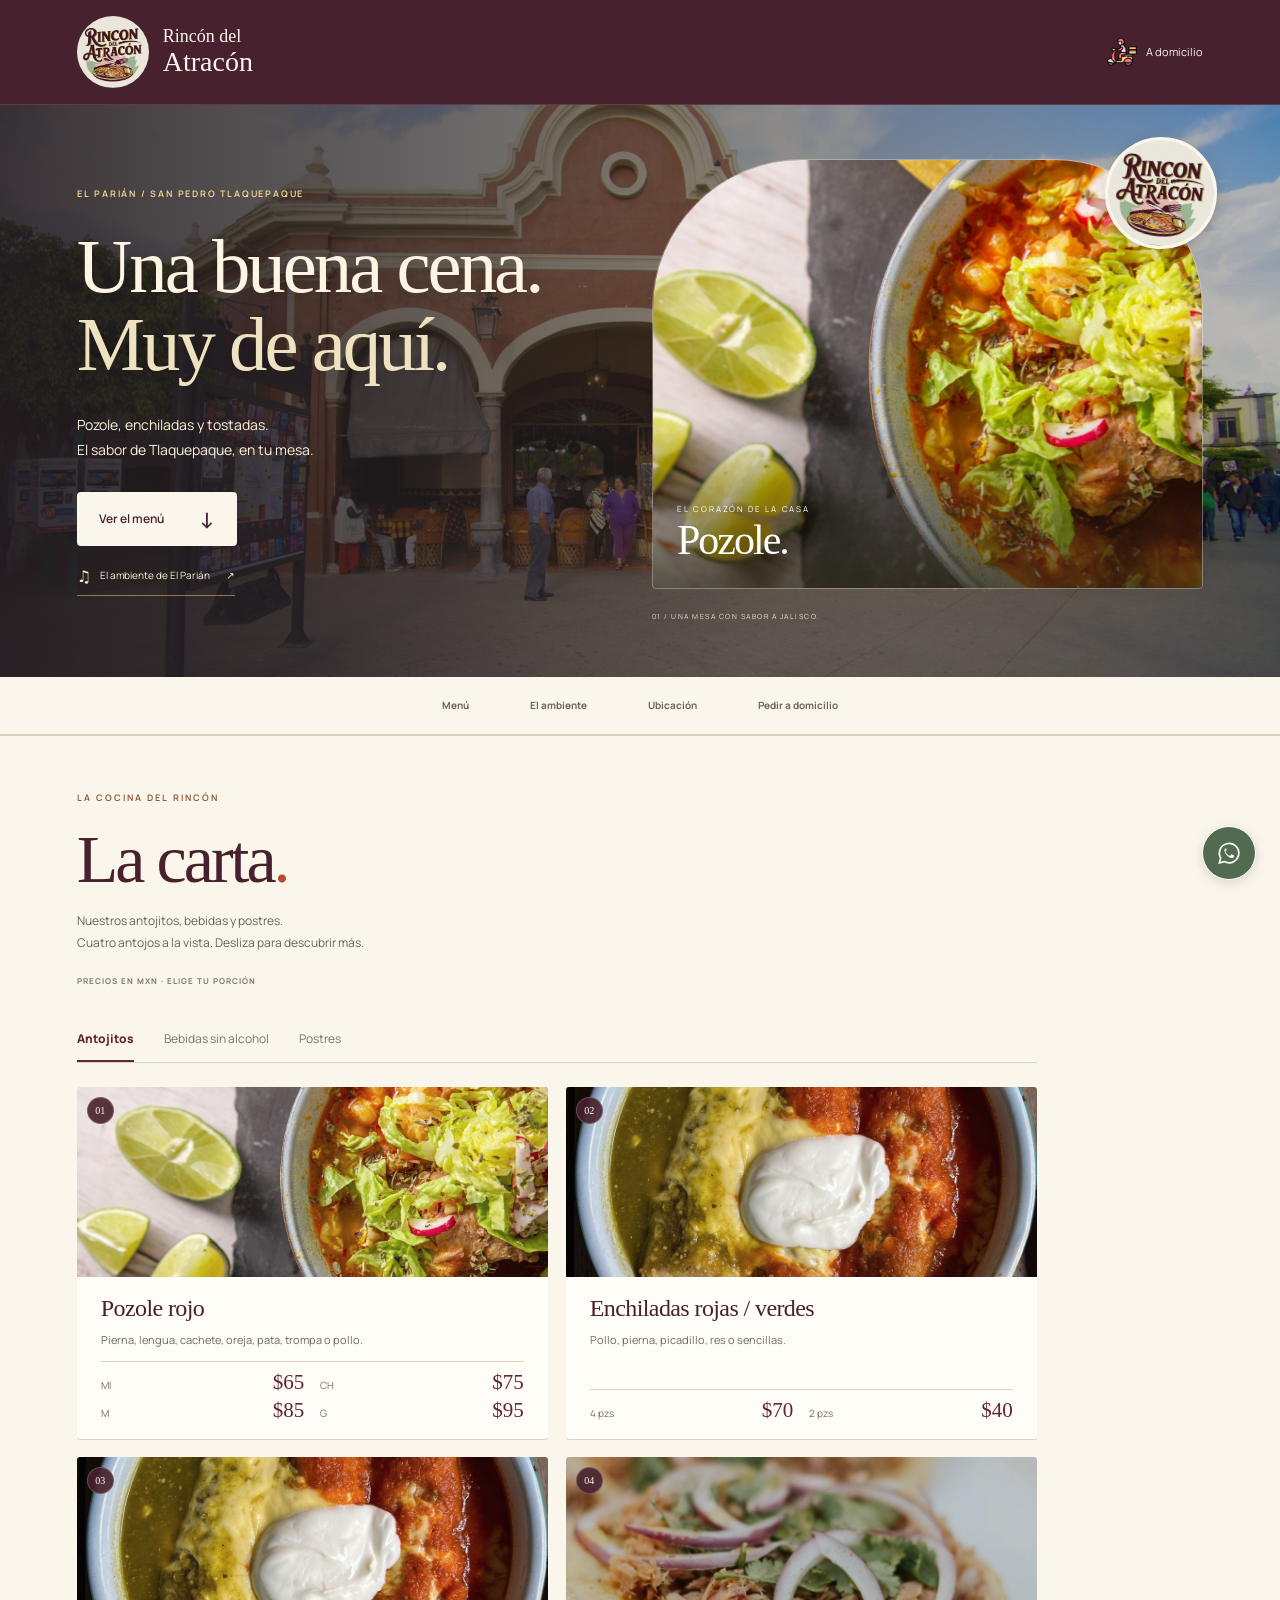
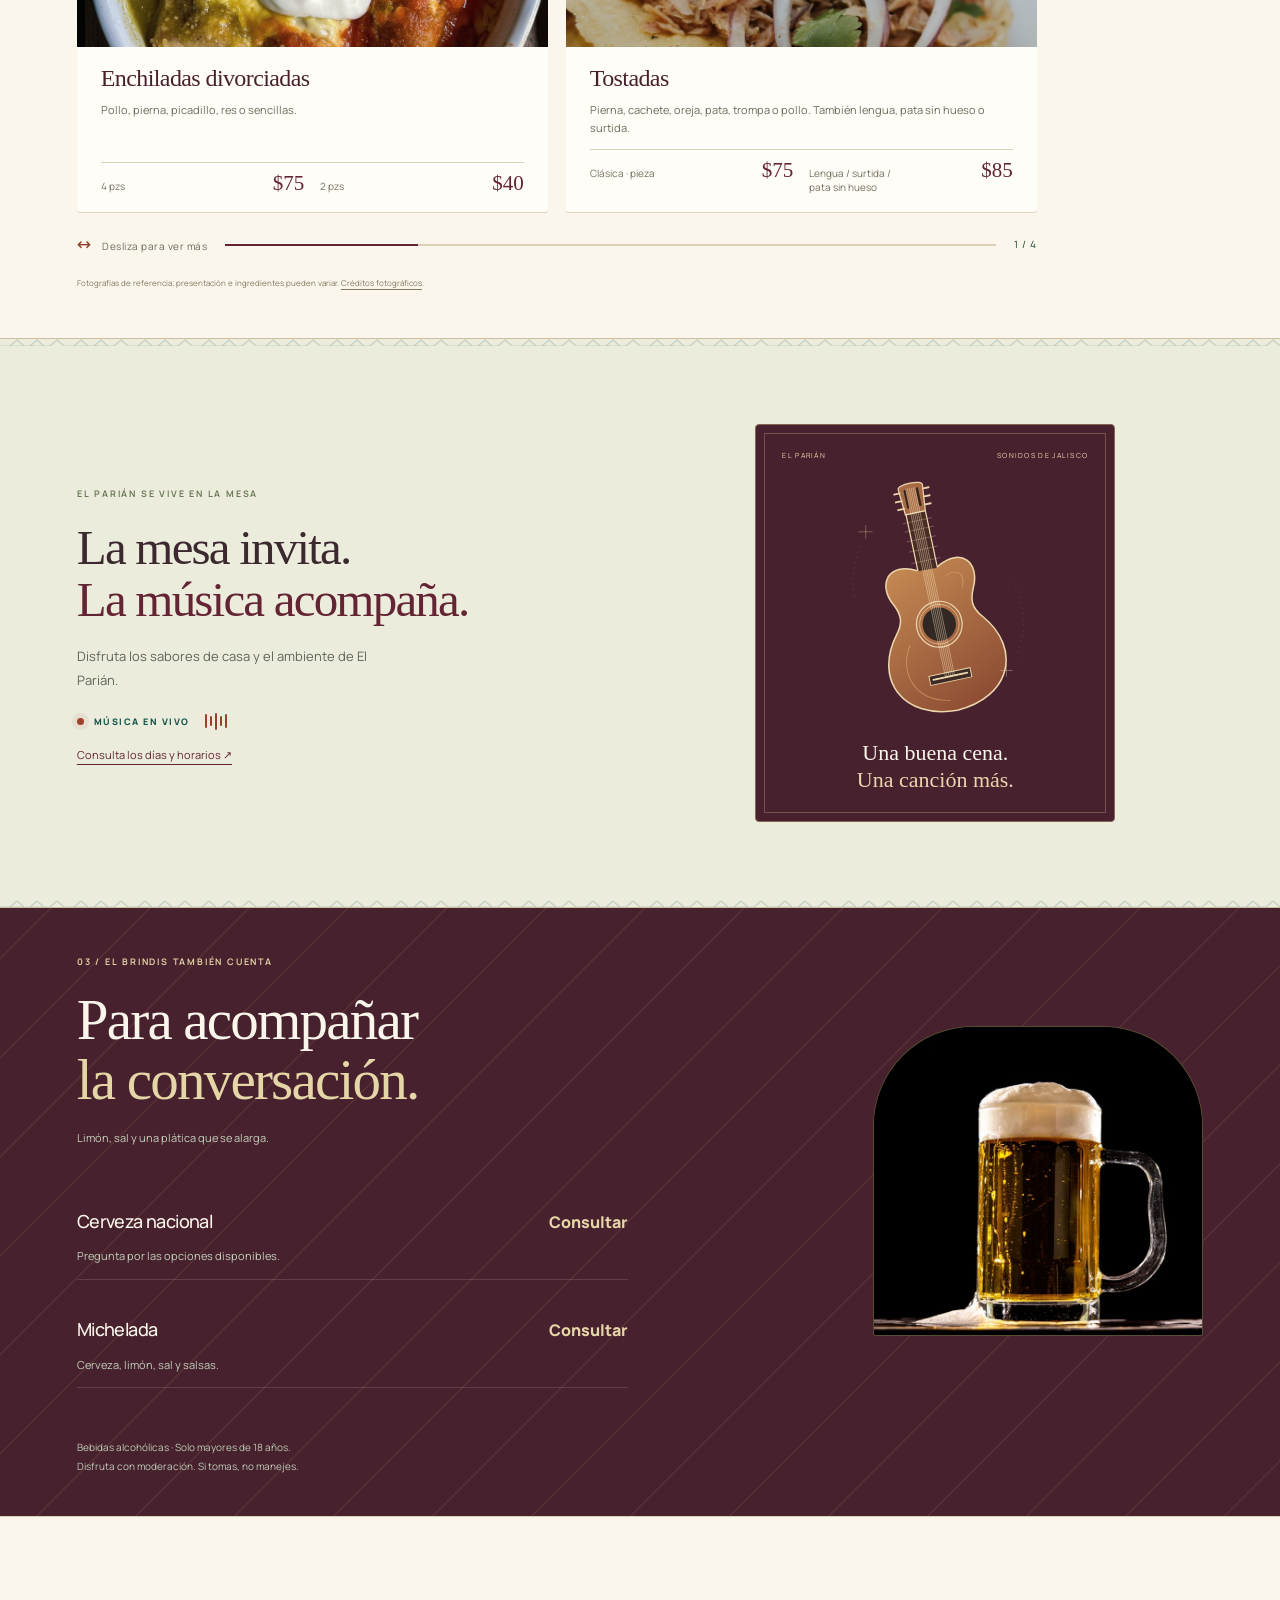
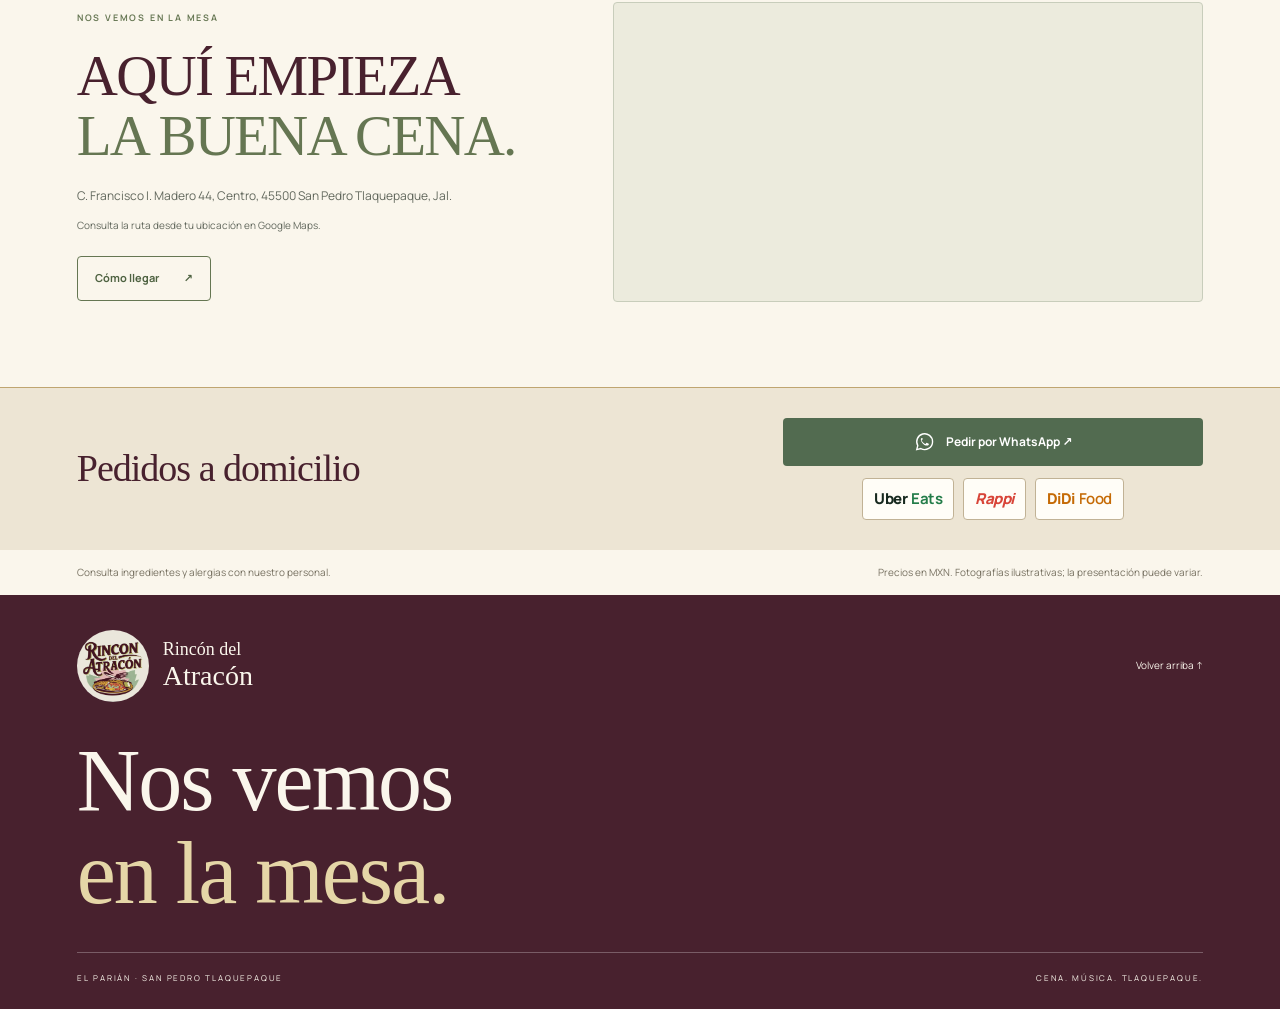
==== commit 3e15d8c3: "Refinar guitarra y textos; moto transparente" ====
--- a/index.html
+++ b/index.html
@@ -1,6 +1,6 @@
-<!doctype html><html lang="es-MX"><head><meta charset="utf-8"><meta name="viewport" content="width=device-width,initial-scale=1"><meta name="theme-color" content="#9a402b"><meta name="description" content="Rincón del Atracón, cenaduría en El Parián de San Pedro Tlaquepaque. Pozole, enchiladas, tostadas y una propuesta de música en vivo."><title>Rincón del Atracón · Una noche en El Parián</title><link rel="preload" href="assets/fonts/Manrope.ttf" as="font" type="font/ttf" crossorigin><link rel="stylesheet" href="styles.css"><link rel="stylesheet" href="parian.css?v=20261012-moto"><link rel="stylesheet" href="carta.css?v=20261012-moto"><link rel="preload" as="image" href="portada-parian.jpg"></head><body><header class="topbar"><a class="brand brand-rincon" href="#inicio" aria-label="Rincón del Atracón, inicio"><img class="logo-image" src="logo-rincon.png" alt="Rincón del Atracón" width="443" height="446"><span class="brand-name">Rincón del<br><strong>Atracón</strong></span></a><a class="delivery-top" href="#domicilio"><span class="delivery-icon"><img src="moto-repartidor.png" alt="" aria-hidden="true" width="505" height="513"></span>A domicilio <span>↗</span></a></header><main><section class="hero" id="inicio" aria-labelledby="hero-title"><div class="hero-copy"><p class="eyebrow">EL PARIÁN / SAN PEDRO TLAQUEPAQUE</p><h1 id="hero-title">Una buena cena.<br><span>Muy de aquí.</span></h1><p class="hero-description">Pozole, enchiladas y tostadas.<br>El sabor de Tlaquepaque, en tu mesa.</p><div class="hero-links"><a class="primary-link" href="#antojitos">Ver el menú <span>↓</span></a><span class="hero-side-note">TLAQUEPAQUE,<br>JALISCO.</span></div><a class="hero-music-link" href="#musica"><span class="tiny-note" aria-hidden="true">♫</span> El ambiente de El Parián <span>↗</span></a></div><div class="hero-visual"><figure class="hero-photo"><img src="assets/pozole.jpg" alt="Pozole con maíz, carne, rábano y lechuga; limones frescos al lado" width="1400" height="934" fetchpriority="high"><figcaption><span>EL CORAZÓN DE LA CASA</span><strong>Pozole.</strong></figcaption></figure><div class="hero-stamp logo-stamp" aria-hidden="true"><img src="logo-rincon.png" alt="" width="443" height="446"></div><span class="visual-index">01 / UNA MESA CON SABOR A JALISCO.</span></div></section></main><nav class="indice" aria-label="Secciones de la carta"><a href="#antojitos">Menú</a><a href="#musica">El ambiente</a><a href="#ubicacion">Ubicación</a><a href="#domicilio">Pedir a domicilio</a></nav><main><section class="catalog-section section-wrap" id="antojitos" aria-labelledby="titulo-antojitos"><div class="catalog-heading"><span class="numero">LA COCINA DEL RINCÓN</span><h2 id="titulo-antojitos">La carta<span>.</span></h2><p>Nuestros antojitos, bebidas y postres.<br>Cuatro antojos a la vista. Desliza para descubrir más.</p><span class="catalog-meta">PRECIOS EN MXN · ELIGE TU PORCIÓN</span></div><div class="catalog-card"><nav class="catalog-tabs" aria-label="Ir a una categoría de la carta"><a href="#menu-antojitos" data-category="antojitos" aria-current="true">Antojitos</a><a href="#menu-bebidas" data-category="bebidas">Bebidas sin alcohol</a><a href="#menu-postres" data-category="postres">Postres</a></nav><div class="catalog-scroll" tabindex="0" role="region" aria-label="Carrusel de platillos; desliza a izquierda o derecha, o usa las flechas del teclado"><div class="catalog-group catalog-all"><div class="catalog-page" role="group" aria-label="Grupo 1 de 4"><article class="catalog-row" data-category="antojitos" id="menu-antojitos"><img class="catalog-thumb" src="assets/pozole.jpg" alt="Fotografía de referencia de Pozole rojo" width="800" height="600" loading="lazy"><div class="catalog-dish"><h4>Pozole rojo</h4><p>Pierna, lengua, cachete, oreja, pata, trompa o pollo.</p><div class="real-prices"><span><small>MI</small><b>$65</b></span><span><small>CH</small><b>$75</b></span><span><small>M</small><b>$85</b></span><span><small>G</small><b>$95</b></span></div></div></article><article class="catalog-row" data-category="antojitos"><img class="catalog-thumb" src="assets/enchiladas.jpg" alt="Fotografía de referencia de Enchiladas rojas / verdes" width="800" height="600" loading="lazy"><div class="catalog-dish"><h4>Enchiladas rojas / verdes</h4><p>Pollo, pierna, picadillo, res o sencillas.</p><div class="real-prices"><span><small>4 pzs</small><b>$70</b></span><span><small>2 pzs</small><b>$40</b></span></div></div></article><article class="catalog-row" data-category="antojitos"><img class="catalog-thumb" src="assets/enchiladas.jpg" alt="Fotografía de referencia de Enchiladas divorciadas" width="800" height="600" loading="lazy"><div class="catalog-dish"><h4>Enchiladas divorciadas</h4><p>Pollo, pierna, picadillo, res o sencillas.</p><div class="real-prices"><span><small>4 pzs</small><b>$75</b></span><span><small>2 pzs</small><b>$40</b></span></div></div></article><article class="catalog-row" data-category="antojitos"><img class="catalog-thumb" src="assets/tostadas.jpg" alt="Fotografía de referencia de Tostadas" width="800" height="600" loading="lazy"><div class="catalog-dish"><h4>Tostadas</h4><p>Pierna, cachete, oreja, pata, trompa o pollo. También lengua, pata sin hueso o surtida.</p><div class="real-prices"><span><small>Clásica · pieza</small><b>$75</b></span><span><small>Lengua / surtida / pata sin hueso</small><b>$85</b></span></div></div></article></div><div class="catalog-page" role="group" aria-label="Grupo 2 de 4"><article class="catalog-row" data-category="antojitos"><img class="catalog-thumb" src="assets/gorditas.jpg" alt="Fotografía de referencia de Gorditas rellenas" width="800" height="600" loading="lazy"><div class="catalog-dish"><h4>Gorditas rellenas</h4><p>Pollo, pierna, picadillo, rajas, requesón, champiñones, chicharrón, papa o chorizo con papa.</p><div class="real-prices"><span><small>Por pieza</small><b>$25</b></span></div></div></article><article class="catalog-row" data-category="antojitos"><img class="catalog-thumb" src="assets/sopes.jpg" alt="Fotografía de referencia de Sopes" width="800" height="600" loading="lazy"><div class="catalog-dish"><h4>Sopes</h4><p>Pollo, pierna, picadillo, rajas, requesón, champiñones, chicharrón, papa o chorizo con papa.</p><div class="real-prices"><span><small>Por pieza</small><b>$25</b></span></div></div></article><article class="catalog-row" data-category="antojitos"><img class="catalog-thumb" src="assets/tacos.jpg" alt="Fotografía de referencia de Tacos dorados" width="800" height="600" loading="lazy"><div class="catalog-dish"><h4>Tacos dorados</h4><p>Pollo, pierna, picadillo, rajas, requesón, champiñones, chicharrón, papa o chorizo con papa.</p><div class="real-prices"><span><small>4 pzs</small><b>$70</b></span><span><small>2 pzs</small><b>$40</b></span></div></div></article><article class="catalog-row" data-category="antojitos"><img class="catalog-thumb" src="assets/flautas.jpg" alt="Fotografía de referencia de Flautas" width="800" height="600" loading="lazy"><div class="catalog-dish"><h4>Flautas</h4><p>Pollo, pierna, picadillo, rajas, requesón, champiñones, chicharrón, papa o chorizo con papa.</p><div class="real-prices"><span><small>2 pzs</small><b>$70</b></span><span><small>1 pza</small><b>$40</b></span></div></div></article></div><div class="catalog-page" role="group" aria-label="Grupo 3 de 4"><article class="catalog-row" data-category="antojitos"><img class="catalog-thumb" src="assets/quesadillas.jpg" alt="Fotografía de referencia de Quesadillas fritas" width="800" height="600" loading="lazy"><div class="catalog-dish"><h4>Quesadillas fritas</h4><p>Pollo, pierna, picadillo, rajas, requesón, champiñones, chicharrón, papa o chorizo con papa.</p><div class="real-prices"><span><small>Por pieza</small><b>$25</b></span></div></div></article><article class="catalog-row" data-category="bebidas" id="menu-bebidas"><img class="catalog-thumb" src="assets/agua-fresca.jpg" alt="Fotografía de referencia de Agua fresca de fruta natural" width="800" height="600" loading="lazy"><div class="catalog-dish"><h4>Agua fresca de fruta natural</h4><p>Pregunta por los sabores disponibles.</p><div class="real-prices"><span><small>500 ml</small><b>$25</b></span><span><small>1 litro</small><b>$35</b></span></div></div></article><article class="catalog-row" data-category="bebidas"><img class="catalog-thumb" src="assets/refresco.jpg" alt="Fotografía de referencia de Refrescos" width="800" height="600" loading="lazy"><div class="catalog-dish"><h4>Refrescos</h4><p>Presentación de 500 ml.</p><div class="real-prices"><span><small>500 ml</small><b>$25</b></span></div></div></article><article class="catalog-row" data-category="bebidas"><img class="catalog-thumb" src="assets/agua.jpg" alt="Fotografía de referencia de Agua natural" width="800" height="600" loading="lazy"><div class="catalog-dish"><h4>Agua natural</h4><div class="real-prices"><span><small>Precio</small><b>$20</b></span></div></div></article></div><div class="catalog-page" role="group" aria-label="Grupo 4 de 4"><article class="catalog-row" data-category="bebidas"><img class="catalog-thumb" src="assets/agua.jpg" alt="Fotografía de referencia de Agua mineral" width="800" height="600" loading="lazy"><div class="catalog-dish"><h4>Agua mineral</h4><div class="real-prices"><span><small>Precio</small><b>$30</b></span></div></div></article><article class="catalog-row" data-category="postres" id="menu-postres"><img class="catalog-thumb" src="assets/helados.jpg" alt="Fotografía de referencia de Helados" width="800" height="600" loading="lazy"><div class="catalog-dish"><h4>Helados</h4><p>Pregunta por los sabores disponibles.</p><div class="real-prices"><span><small>Precio</small><b>$60</b></span></div></div></article><article class="catalog-row" data-category="postres"><img class="catalog-thumb" src="assets/jericilla.jpg" alt="Fotografía de referencia de Jericallas" width="800" height="600" loading="lazy"><div class="catalog-dish"><h4>Jericallas</h4><p>Postre a base de leche, azúcar, huevo, canela y vainilla, con una capa de azúcar caramelizada en la parte superior.</p><div class="real-prices"><span><small>Precio</small><b>$30</b></span></div></div></article></div></div></div><div class="catalog-footer"><span>Desliza para ver más opciones ↓</span><span>Porción y precio a elegir</span></div></div><p class="catalog-photo-note">Fotografías de referencia; presentación e ingredientes pueden variar. <a href="creditos.html" target="_blank" rel="noopener">Créditos fotográficos</a>.</p></section><section class="music-section section-wrap" id="musica" aria-labelledby="titulo-musica"><div class="music-copy"><span class="numero">EL PARIÁN SE VIVE EN LA MESA</span><h2 id="titulo-musica">Una mesa.<br><em>Mil historias.</em></h2><p>Buena comida, conversación y el ambiente de El Parián.<br>Una invitación a quedarte un rato más.</p><div class="live-label"><span class="live-dot" aria-hidden="true"></span>MÚSICA EN VIVO<span class="equalizer" aria-hidden="true"><i></i><i></i><i></i><i></i><i></i></span></div><p class="music-note">Consulta con nosotros los días y horarios de música en vivo.</p><a class="music-link" href="#domicilio">Consulta la programación con nosotros ↗</a></div><div class="music-art" aria-hidden="true"><div class="record-rings"></div><div class="music-art-top"><span>NOCHE DE PARIÁN</span><span>JALISCO / MÉXICO</span></div><svg class="guitar" viewBox="0 0 320 430" fill="none" xmlns="http://www.w3.org/2000/svg" aria-hidden="true"><g transform="rotate(15 160 215)"><path d="M138 184c-32-26-70 1-58 42 7 23-14 28-22 54-25 81 111 132 162 67 27-35 10-59-16-74-20-12-24-26-9-44 24-29-3-65-34-54" fill="#bd643e" stroke="#f4d59e" stroke-width="3" class="instrument-line"/><path d="M143 184V47h28v139" fill="#663d27" stroke="#f4d59e" stroke-width="3"/><path d="M135 47V16h44v31Z" fill="#d19856" stroke="#f4d59e" stroke-width="3"/><path d="M142 23h30M142 34h30" stroke="#663d27" stroke-width="2"/><path d="M126 22h9m-9 12h9m44-12h9m-9 12h9" stroke="#f4d59e" stroke-width="5" stroke-linecap="round"/><circle cx="155" cy="260" r="31" fill="#2b3022" stroke="#f4d59e" stroke-width="5"/><circle cx="155" cy="260" r="40" stroke="#efb568" stroke-width="2" stroke-dasharray="3 5"/><path d="M119 322h75v12h-75Z" fill="#5c3826" stroke="#f4d59e" stroke-width="2"/><path d="M145 23v305m5-305v305m5-305v305m5-305v305m5-305v305" stroke="#fff2ca" stroke-width=".9" class="guitar-strings"/><path d="M86 293q-13 42 43 61m52-173q24-1 18 21" stroke="#edb574" stroke-width="2" stroke-linecap="round"/></g><g stroke="#f4d59e" stroke-width="2" class="music-rays"><path d="M55 76l9 14m-34 45 21 7m183-67-8 17m35 45-20 7M47 365l-12 9m242-31 14 5"/></g></svg><span class="floating-note note-one">♪</span><span class="floating-note note-two">♫</span><div class="music-art-bottom"><span>DE LA MESA<br>A LA CANCIÓN.</span><span class="music-flower"><svg viewBox="0 0 100 100" xmlns="http://www.w3.org/2000/svg" fill="none" aria-hidden="true"><g stroke="currentColor" stroke-width="2.5"><path d="M50 16C24-9 16 34 40 40 16 16-9 24 16 50-9 76 34 84 40 60 16 84 24 109 50 84c26 25 34-18 10-24 24 24 49 16 24-10 25-26-18-34-24-10C84 16 76-9 50 16Z"/><path d="M50 18v16M50 66v16M18 50h16M66 50h16M24 24l14 14m24 24 14 14M24 76l14-14m24-24 14-14"/><circle cx="50" cy="50" r="12"/><circle cx="50" cy="50" r="4"/></g></svg></span></div></div></section><section class="cheve-section section-wrap" id="cheve" aria-labelledby="titulo-cheve"><div class="cabecera"><span class="numero">03 / EL BRINDIS TAMBIÉN CUENTA</span><h2 id="titulo-cheve">Para acompañar<br><em>la conversación.</em></h2><p>Limón, sal y una plática que se alarga.</p></div>
+<!doctype html><html lang="es-MX"><head><meta charset="utf-8"><meta name="viewport" content="width=device-width,initial-scale=1"><meta name="theme-color" content="#9a402b"><meta name="description" content="Rincón del Atracón, cenaduría en El Parián de San Pedro Tlaquepaque. Pozole, enchiladas, tostadas y una propuesta de música en vivo."><title>Rincón del Atracón · Una noche en El Parián</title><link rel="preload" href="assets/fonts/Manrope.ttf" as="font" type="font/ttf" crossorigin><link rel="stylesheet" href="styles.css"><link rel="stylesheet" href="parian.css?v=20261012-musica-refinada"><link rel="stylesheet" href="carta.css?v=20261012-musica-refinada"><link rel="preload" as="image" href="portada-parian.jpg"></head><body><header class="topbar"><a class="brand brand-rincon" href="#inicio" aria-label="Rincón del Atracón, inicio"><img class="logo-image" src="logo-rincon.png" alt="Rincón del Atracón" width="443" height="446"><span class="brand-name">Rincón del<br><strong>Atracón</strong></span></a><a class="delivery-top" href="#domicilio"><span class="delivery-icon"><img src="moto-sin-fondo.png" alt="" aria-hidden="true" width="505" height="513"></span>A domicilio <span>↗</span></a></header><main><section class="hero" id="inicio" aria-labelledby="hero-title"><div class="hero-copy"><p class="eyebrow">EL PARIÁN / SAN PEDRO TLAQUEPAQUE</p><h1 id="hero-title">Una buena cena.<br><span>Muy de aquí.</span></h1><p class="hero-description">Pozole, enchiladas y tostadas.<br>El sabor de Tlaquepaque, en tu mesa.</p><div class="hero-links"><a class="primary-link" href="#antojitos">Ver el menú <span>↓</span></a><span class="hero-side-note">TLAQUEPAQUE,<br>JALISCO.</span></div><a class="hero-music-link" href="#musica"><span class="tiny-note" aria-hidden="true">♫</span> El ambiente de El Parián <span>↗</span></a></div><div class="hero-visual"><figure class="hero-photo"><img src="assets/pozole.jpg" alt="Pozole con maíz, carne, rábano y lechuga; limones frescos al lado" width="1400" height="934" fetchpriority="high"><figcaption><span>EL CORAZÓN DE LA CASA</span><strong>Pozole.</strong></figcaption></figure><div class="hero-stamp logo-stamp" aria-hidden="true"><img src="logo-rincon.png" alt="" width="443" height="446"></div><span class="visual-index">01 / UNA MESA CON SABOR A JALISCO.</span></div></section></main><nav class="indice" aria-label="Secciones de la carta"><a href="#antojitos">Menú</a><a href="#musica">El ambiente</a><a href="#ubicacion">Ubicación</a><a href="#domicilio">Pedir a domicilio</a></nav><main><section class="catalog-section section-wrap" id="antojitos" aria-labelledby="titulo-antojitos"><div class="catalog-heading"><span class="numero">LA COCINA DEL RINCÓN</span><h2 id="titulo-antojitos">La carta<span>.</span></h2><p>Nuestros antojitos, bebidas y postres.<br>Cuatro antojos a la vista. Desliza para descubrir más.</p><span class="catalog-meta">PRECIOS EN MXN · ELIGE TU PORCIÓN</span></div><div class="catalog-card"><nav class="catalog-tabs" aria-label="Ir a una categoría de la carta"><a href="#menu-antojitos" data-category="antojitos" aria-current="true">Antojitos</a><a href="#menu-bebidas" data-category="bebidas">Bebidas sin alcohol</a><a href="#menu-postres" data-category="postres">Postres</a></nav><div class="catalog-scroll" tabindex="0" role="region" aria-label="Carrusel de platillos; desliza a izquierda o derecha, o usa las flechas del teclado"><div class="catalog-group catalog-all"><div class="catalog-page" role="group" aria-label="Grupo 1 de 4"><article class="catalog-row" data-category="antojitos" id="menu-antojitos"><img class="catalog-thumb" src="assets/pozole.jpg" alt="Fotografía de referencia de Pozole rojo" width="800" height="600" loading="lazy"><div class="catalog-dish"><h4>Pozole rojo</h4><p>Pierna, lengua, cachete, oreja, pata, trompa o pollo.</p><div class="real-prices"><span><small>MI</small><b>$65</b></span><span><small>CH</small><b>$75</b></span><span><small>M</small><b>$85</b></span><span><small>G</small><b>$95</b></span></div></div></article><article class="catalog-row" data-category="antojitos"><img class="catalog-thumb" src="assets/enchiladas.jpg" alt="Fotografía de referencia de Enchiladas rojas / verdes" width="800" height="600" loading="lazy"><div class="catalog-dish"><h4>Enchiladas rojas / verdes</h4><p>Pollo, pierna, picadillo, res o sencillas.</p><div class="real-prices"><span><small>4 pzs</small><b>$70</b></span><span><small>2 pzs</small><b>$40</b></span></div></div></article><article class="catalog-row" data-category="antojitos"><img class="catalog-thumb" src="assets/enchiladas.jpg" alt="Fotografía de referencia de Enchiladas divorciadas" width="800" height="600" loading="lazy"><div class="catalog-dish"><h4>Enchiladas divorciadas</h4><p>Pollo, pierna, picadillo, res o sencillas.</p><div class="real-prices"><span><small>4 pzs</small><b>$75</b></span><span><small>2 pzs</small><b>$40</b></span></div></div></article><article class="catalog-row" data-category="antojitos"><img class="catalog-thumb" src="assets/tostadas.jpg" alt="Fotografía de referencia de Tostadas" width="800" height="600" loading="lazy"><div class="catalog-dish"><h4>Tostadas</h4><p>Pierna, cachete, oreja, pata, trompa o pollo. También lengua, pata sin hueso o surtida.</p><div class="real-prices"><span><small>Clásica · pieza</small><b>$75</b></span><span><small>Lengua / surtida / pata sin hueso</small><b>$85</b></span></div></div></article></div><div class="catalog-page" role="group" aria-label="Grupo 2 de 4"><article class="catalog-row" data-category="antojitos"><img class="catalog-thumb" src="assets/gorditas.jpg" alt="Fotografía de referencia de Gorditas rellenas" width="800" height="600" loading="lazy"><div class="catalog-dish"><h4>Gorditas rellenas</h4><p>Pollo, pierna, picadillo, rajas, requesón, champiñones, chicharrón, papa o chorizo con papa.</p><div class="real-prices"><span><small>Por pieza</small><b>$25</b></span></div></div></article><article class="catalog-row" data-category="antojitos"><img class="catalog-thumb" src="assets/sopes.jpg" alt="Fotografía de referencia de Sopes" width="800" height="600" loading="lazy"><div class="catalog-dish"><h4>Sopes</h4><p>Pollo, pierna, picadillo, rajas, requesón, champiñones, chicharrón, papa o chorizo con papa.</p><div class="real-prices"><span><small>Por pieza</small><b>$25</b></span></div></div></article><article class="catalog-row" data-category="antojitos"><img class="catalog-thumb" src="assets/tacos.jpg" alt="Fotografía de referencia de Tacos dorados" width="800" height="600" loading="lazy"><div class="catalog-dish"><h4>Tacos dorados</h4><p>Pollo, pierna, picadillo, rajas, requesón, champiñones, chicharrón, papa o chorizo con papa.</p><div class="real-prices"><span><small>4 pzs</small><b>$70</b></span><span><small>2 pzs</small><b>$40</b></span></div></div></article><article class="catalog-row" data-category="antojitos"><img class="catalog-thumb" src="assets/flautas.jpg" alt="Fotografía de referencia de Flautas" width="800" height="600" loading="lazy"><div class="catalog-dish"><h4>Flautas</h4><p>Pollo, pierna, picadillo, rajas, requesón, champiñones, chicharrón, papa o chorizo con papa.</p><div class="real-prices"><span><small>2 pzs</small><b>$70</b></span><span><small>1 pza</small><b>$40</b></span></div></div></article></div><div class="catalog-page" role="group" aria-label="Grupo 3 de 4"><article class="catalog-row" data-category="antojitos"><img class="catalog-thumb" src="assets/quesadillas.jpg" alt="Fotografía de referencia de Quesadillas fritas" width="800" height="600" loading="lazy"><div class="catalog-dish"><h4>Quesadillas fritas</h4><p>Pollo, pierna, picadillo, rajas, requesón, champiñones, chicharrón, papa o chorizo con papa.</p><div class="real-prices"><span><small>Por pieza</small><b>$25</b></span></div></div></article><article class="catalog-row" data-category="bebidas" id="menu-bebidas"><img class="catalog-thumb" src="assets/agua-fresca.jpg" alt="Fotografía de referencia de Agua fresca de fruta natural" width="800" height="600" loading="lazy"><div class="catalog-dish"><h4>Agua fresca de fruta natural</h4><p>Pregunta por los sabores disponibles.</p><div class="real-prices"><span><small>500 ml</small><b>$25</b></span><span><small>1 litro</small><b>$35</b></span></div></div></article><article class="catalog-row" data-category="bebidas"><img class="catalog-thumb" src="assets/refresco.jpg" alt="Fotografía de referencia de Refrescos" width="800" height="600" loading="lazy"><div class="catalog-dish"><h4>Refrescos</h4><p>Presentación de 500 ml.</p><div class="real-prices"><span><small>500 ml</small><b>$25</b></span></div></div></article><article class="catalog-row" data-category="bebidas"><img class="catalog-thumb" src="assets/agua.jpg" alt="Fotografía de referencia de Agua natural" width="800" height="600" loading="lazy"><div class="catalog-dish"><h4>Agua natural</h4><div class="real-prices"><span><small>Precio</small><b>$20</b></span></div></div></article></div><div class="catalog-page" role="group" aria-label="Grupo 4 de 4"><article class="catalog-row" data-category="bebidas"><img class="catalog-thumb" src="assets/agua.jpg" alt="Fotografía de referencia de Agua mineral" width="800" height="600" loading="lazy"><div class="catalog-dish"><h4>Agua mineral</h4><div class="real-prices"><span><small>Precio</small><b>$30</b></span></div></div></article><article class="catalog-row" data-category="postres" id="menu-postres"><img class="catalog-thumb" src="assets/helados.jpg" alt="Fotografía de referencia de Helados" width="800" height="600" loading="lazy"><div class="catalog-dish"><h4>Helados</h4><p>Pregunta por los sabores disponibles.</p><div class="real-prices"><span><small>Precio</small><b>$60</b></span></div></div></article><article class="catalog-row" data-category="postres"><img class="catalog-thumb" src="assets/jericilla.jpg" alt="Fotografía de referencia de Jericallas" width="800" height="600" loading="lazy"><div class="catalog-dish"><h4>Jericallas</h4><p>Postre a base de leche, azúcar, huevo, canela y vainilla, con una capa de azúcar caramelizada en la parte superior.</p><div class="real-prices"><span><small>Precio</small><b>$30</b></span></div></div></article></div></div></div><div class="catalog-footer"><span>Desliza para ver más opciones ↓</span><span>Porción y precio a elegir</span></div></div><p class="catalog-photo-note">Fotografías de referencia; presentación e ingredientes pueden variar. <a href="creditos.html" target="_blank" rel="noopener">Créditos fotográficos</a>.</p></section><section class="music-section section-wrap" id="musica" aria-labelledby="titulo-musica"><div class="music-copy"><span class="numero">EL PARIÁN SE VIVE EN LA MESA</span><h2 id="titulo-musica">La mesa invita.<br><em>La música acompaña.</em></h2><p>Disfruta los sabores de casa y el ambiente de El Parián.</p><div class="live-label"><span class="live-dot" aria-hidden="true"></span>MÚSICA EN VIVO<span class="equalizer" aria-hidden="true"><i></i><i></i><i></i><i></i><i></i></span></div><a class="music-link" href="#domicilio">Consulta los días y horarios ↗</a></div><figure class="music-art music-art-refined"><div class="music-art-heading"><span>EL PARIÁN</span><span>SONIDOS DE JALISCO</span></div><img class="guitar-editorial" src="guitarra-editorial.svg" alt="Ilustración de una guitarra de madera con cuerdas y detalles dorados" width="360" height="420" loading="lazy"><figcaption>Una buena cena.<br><em>Una canción más.</em></figcaption></figure></section><section class="cheve-section section-wrap" id="cheve" aria-labelledby="titulo-cheve"><div class="cabecera"><span class="numero">03 / EL BRINDIS TAMBIÉN CUENTA</span><h2 id="titulo-cheve">Para acompañar<br><em>la conversación.</em></h2><p>Limón, sal y una plática que se alarga.</p></div>
 <div class="beer-stage"><img src="assets/cheve.jpg" alt="Detalle de una cerveza con espuma y condensación" width="1000" height="1500" loading="lazy"><span class="beer-note">BIEN<br><em>FRÍA.</em></span></div>
 <article class="platillo"><div class="nombre"><h3>Cerveza nacional</h3><span class="precio price-consult">Consultar</span></div><p>Pregunta por las opciones disponibles.</p></article>
 <article class="platillo"><div class="nombre"><h3>Michelada</h3><span class="precio price-consult">Consultar</span></div><p>Cerveza, limón, sal y salsas.</p></article>
-<aside class="maridaje"><span class="numero">PARA ACOMPAÑAR EL BRINDIS</span><p>Una cheve con tacos dorados.<br>Una michelada con tostadas.</p><a href="#antojitos">Conoce los antojitos ↗</a></aside><p class="consumo">Bebidas alcohólicas · Solo mayores de 18 años.<br>Disfruta con moderación. Si tomas, no manejes.</p></section><section class="map-section section-wrap" id="ubicacion" aria-labelledby="titulo-ubicacion"><div class="map-copy"><span class="numero">NOS VEMOS EN LA MESA</span><h2 id="titulo-ubicacion">AQUÍ EMPIEZA<br><em>LA BUENA CENA.</em></h2><p id="map-address">El Parián · San Pedro Tlaquepaque, Jalisco.</p><p class="map-status" id="map-status">La ubicación exacta del local está pendiente de confirmar.</p><a class="map-directions" id="map-directions" href="#map-preview">Cómo llegar <span>↗</span></a></div><div class="map-preview" id="map-preview"><div class="map-placeholder" id="map-placeholder"><div class="map-streets" aria-hidden="true"></div><svg class="map-pin" viewBox="0 0 64 80" fill="none" aria-hidden="true"><path d="M32 72C24 61 9 43 9 29a23 23 0 0 1 46 0c0 14-15 32-23 43Z" fill="#15574d" stroke="#fff5e4" stroke-width="3"/><circle cx="32" cy="29" r="8" fill="#efc879"/></svg><div class="map-placeholder-label"><strong>Ubicación del negocio</strong><span>El mapa se activará al confirmar la dirección.</span></div><span class="map-provider">Espacio preparado para Google Maps</span></div></div></section><section class="delivery section-wrap delivery-compact" id="domicilio" aria-labelledby="titulo-domicilio"><h2 id="titulo-domicilio">Pedidos a domicilio</h2><div class="delivery-action"><a class="whatsapp" data-whatsapp href="#contacto-pendiente"><span class="button-icon"><svg viewBox="0 0 32 32" fill="none" aria-hidden="true"><path d="M27 15.5A11.5 11.5 0 0 1 10 25.6L4 27l1.5-5.8A11.5 11.5 0 1 1 27 15.5Z" stroke="currentColor" stroke-width="2"/><path d="M11 10c-3 2 1 9 6 11 3 1 6-1 4-3l-3-1-1 2c-3-1-5-3-6-6l2-1-1-2Z" fill="currentColor"/></svg></span> Pedir por WhatsApp ↗</a><div class="platform-list" aria-label="Plataformas de entrega disponibles"><span class="platform-uber">Uber <b>Eats</b></span><span class="platform-rappi">Rappi</span><span class="platform-didi">DiDi <b>Food</b></span></div><p id="contacto-pendiente" class="contact-note" hidden></p></div></section><div class="aviso"><p>Consulta ingredientes y alergias con nuestro personal.</p><p>Precios en MXN. Fotografías ilustrativas; la presentación puede variar.</p></div></main><footer><div class="footer-row"><a class="brand brand-rincon" href="#inicio" aria-label="Rincón del Atracón, inicio"><img class="logo-image" src="logo-rincon.png" alt="Rincón del Atracón" width="443" height="446"><span class="brand-name">Rincón del<br><strong>Atracón</strong></span></a><a class="back-top" href="#inicio">Volver arriba ↑</a></div><p class="footer-message">Nos vemos<br><em>en la mesa.</em></p><div class="footer-bottom"><span>EL PARIÁN · SAN PEDRO TLAQUEPAQUE</span><span>CENA. MÚSICA. TLAQUEPAQUE.</span></div></footer><a class="whatsapp-float" data-whatsapp href="#contacto-pendiente" aria-label="WhatsApp del negocio, número pendiente" title="WhatsApp"><svg viewBox="0 0 32 32" fill="none" aria-hidden="true"><path d="M27 15.5A11.5 11.5 0 0 1 10 25.6L4 27l1.5-5.8A11.5 11.5 0 1 1 27 15.5Z" stroke="currentColor" stroke-width="2"/><path d="M11 10c-3 2 1 9 6 11 3 1 6-1 4-3l-3-1-1 2c-3-1-5-3-6-6l2-1-1-2Z" fill="currentColor"/></svg></a><div class="reading-progress" aria-hidden="true"></div><script src="config.js?v=20261012-moto"></script><script src="experience.js?v=20261012-moto"></script><script src="menu.js?v=20261012-moto"></script><script src="map.js"></script></body></html>
+<aside class="maridaje"><span class="numero">PARA ACOMPAÑAR EL BRINDIS</span><p>Una cheve con tacos dorados.<br>Una michelada con tostadas.</p><a href="#antojitos">Conoce los antojitos ↗</a></aside><p class="consumo">Bebidas alcohólicas · Solo mayores de 18 años.<br>Disfruta con moderación. Si tomas, no manejes.</p></section><section class="map-section section-wrap" id="ubicacion" aria-labelledby="titulo-ubicacion"><div class="map-copy"><span class="numero">NOS VEMOS EN LA MESA</span><h2 id="titulo-ubicacion">AQUÍ EMPIEZA<br><em>LA BUENA CENA.</em></h2><p id="map-address">El Parián · San Pedro Tlaquepaque, Jalisco.</p><p class="map-status" id="map-status">La ubicación exacta del local está pendiente de confirmar.</p><a class="map-directions" id="map-directions" href="#map-preview">Cómo llegar <span>↗</span></a></div><div class="map-preview" id="map-preview"><div class="map-placeholder" id="map-placeholder"><div class="map-streets" aria-hidden="true"></div><svg class="map-pin" viewBox="0 0 64 80" fill="none" aria-hidden="true"><path d="M32 72C24 61 9 43 9 29a23 23 0 0 1 46 0c0 14-15 32-23 43Z" fill="#15574d" stroke="#fff5e4" stroke-width="3"/><circle cx="32" cy="29" r="8" fill="#efc879"/></svg><div class="map-placeholder-label"><strong>Ubicación del negocio</strong><span>El mapa se activará al confirmar la dirección.</span></div><span class="map-provider">Espacio preparado para Google Maps</span></div></div></section><section class="delivery section-wrap delivery-compact" id="domicilio" aria-labelledby="titulo-domicilio"><h2 id="titulo-domicilio">Pedidos a domicilio</h2><div class="delivery-action"><a class="whatsapp" data-whatsapp href="#contacto-pendiente"><span class="button-icon"><svg viewBox="0 0 32 32" fill="none" aria-hidden="true"><path d="M27 15.5A11.5 11.5 0 0 1 10 25.6L4 27l1.5-5.8A11.5 11.5 0 1 1 27 15.5Z" stroke="currentColor" stroke-width="2"/><path d="M11 10c-3 2 1 9 6 11 3 1 6-1 4-3l-3-1-1 2c-3-1-5-3-6-6l2-1-1-2Z" fill="currentColor"/></svg></span> Pedir por WhatsApp ↗</a><div class="platform-list" aria-label="Plataformas de entrega disponibles"><span class="platform-uber">Uber <b>Eats</b></span><span class="platform-rappi">Rappi</span><span class="platform-didi">DiDi <b>Food</b></span></div><p id="contacto-pendiente" class="contact-note" hidden></p></div></section><div class="aviso"><p>Consulta ingredientes y alergias con nuestro personal.</p><p>Precios en MXN. Fotografías ilustrativas; la presentación puede variar.</p></div></main><footer><div class="footer-row"><a class="brand brand-rincon" href="#inicio" aria-label="Rincón del Atracón, inicio"><img class="logo-image" src="logo-rincon.png" alt="Rincón del Atracón" width="443" height="446"><span class="brand-name">Rincón del<br><strong>Atracón</strong></span></a><a class="back-top" href="#inicio">Volver arriba ↑</a></div><p class="footer-message">Nos vemos<br><em>en la mesa.</em></p><div class="footer-bottom"><span>EL PARIÁN · SAN PEDRO TLAQUEPAQUE</span><span>CENA. MÚSICA. TLAQUEPAQUE.</span></div></footer><a class="whatsapp-float" data-whatsapp href="#contacto-pendiente" aria-label="WhatsApp del negocio, número pendiente" title="WhatsApp"><svg viewBox="0 0 32 32" fill="none" aria-hidden="true"><path d="M27 15.5A11.5 11.5 0 0 1 10 25.6L4 27l1.5-5.8A11.5 11.5 0 1 1 27 15.5Z" stroke="currentColor" stroke-width="2"/><path d="M11 10c-3 2 1 9 6 11 3 1 6-1 4-3l-3-1-1 2c-3-1-5-3-6-6l2-1-1-2Z" fill="currentColor"/></svg></a><div class="reading-progress" aria-hidden="true"></div><script src="config.js?v=20261012-musica-refinada"></script><script src="experience.js?v=20261012-musica-refinada"></script><script src="menu.js?v=20261012-musica-refinada"></script><script src="map.js"></script></body></html>
 
--- a/carta.css
+++ b/carta.css
@@ -39,3 +39,6 @@
 @media(max-width:650px){.hero-visual .logo-stamp{width:78px;height:78px;top:-16px;right:-6px;border-width:2px}.hero-visual{margin-top:16px}}
 @media(max-width:350px){.hero-visual .logo-stamp{width:70px;height:70px;right:-4px}}
 .delivery-top .delivery-icon{display:block;width:30px;height:30px;border:0;border-radius:4px;background:transparent;overflow:hidden;opacity:1}.delivery-top .delivery-icon img{display:block;width:100%;height:100%;object-fit:contain}@media(max-width:650px){.delivery-top .delivery-icon{width:25px;height:25px}}
+/* Guitarra editorial con textos en flujo normal, sin etiquetas recortadas. */
+.music-section .music-art-refined{display:flex;flex-direction:column;align-items:center;justify-content:space-between;background:#48212e;color:#ead5ad;border:1px solid #856657;border-radius:4px;outline:1px solid #ead5ad44;outline-offset:-10px;height:auto;min-height:0;max-width:360px;padding:25px 26px 27px;overflow:visible}.music-art-refined .music-art-heading{display:flex;justify-content:space-between;gap:18px;width:100%;font-size:7px;letter-spacing:1.3px;line-height:1.6}.music-art-refined .guitar-editorial{display:block;width:100%;height:260px;object-fit:contain;margin:12px 0 6px}.music-art-refined figcaption{text-align:center;font:normal 22px/1.25 Georgia,serif;color:#faf6ec}.music-art-refined figcaption em{color:#ead5ad}.music-copy>p{max-width:38ch}.music-copy .live-label{margin:20px 0 12px}.music-copy .music-link{margin:0;font-size:11px}.music-section h2{font-size:49px}
+@media(max-width:650px){.music-section h2{font-size:36px;line-height:1.12}.music-section .music-art-refined{max-width:300px;padding:23px 24px 24px;width:100%;border-radius:4px}.music-art-refined .music-art-heading{font-size:6px;letter-spacing:.8px}.music-art-refined .guitar-editorial{height:210px;margin:9px 0 4px}.music-art-refined figcaption{font-size:21px}.music-copy>p{font-size:12px}}
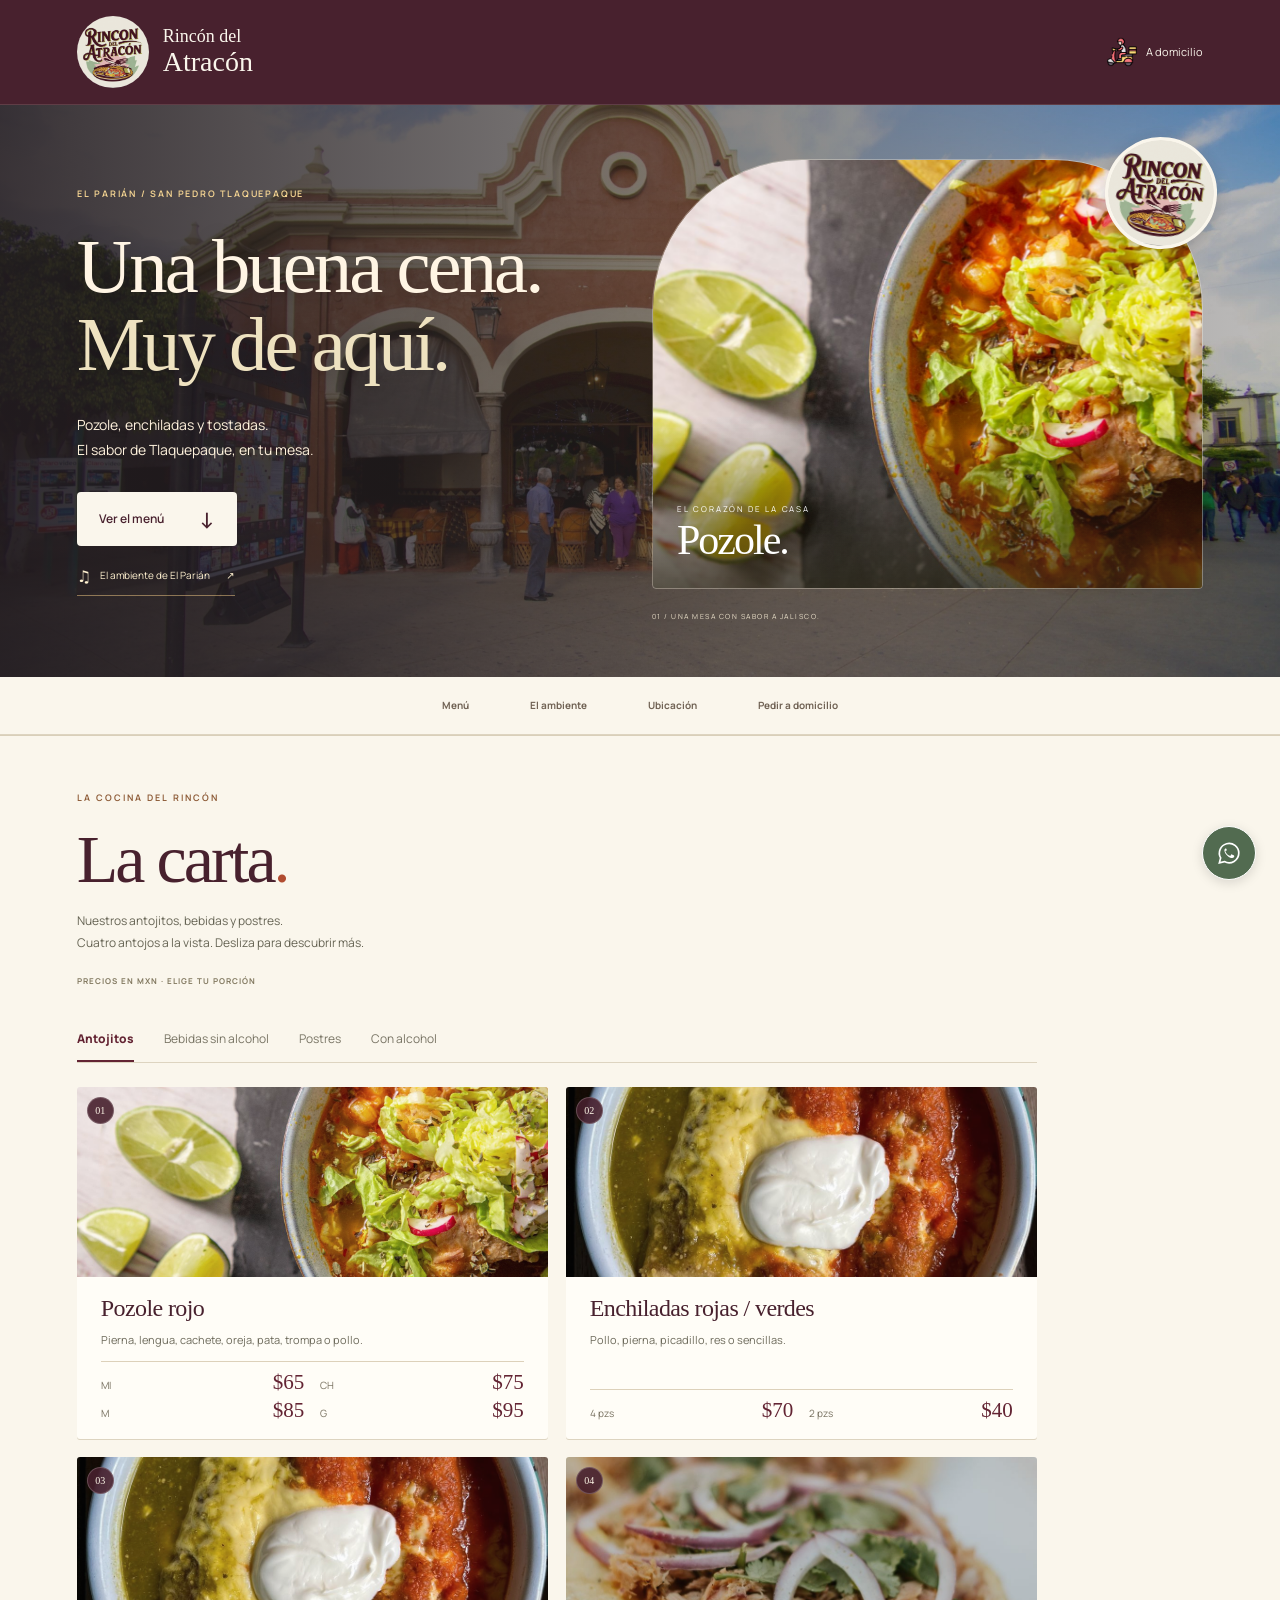
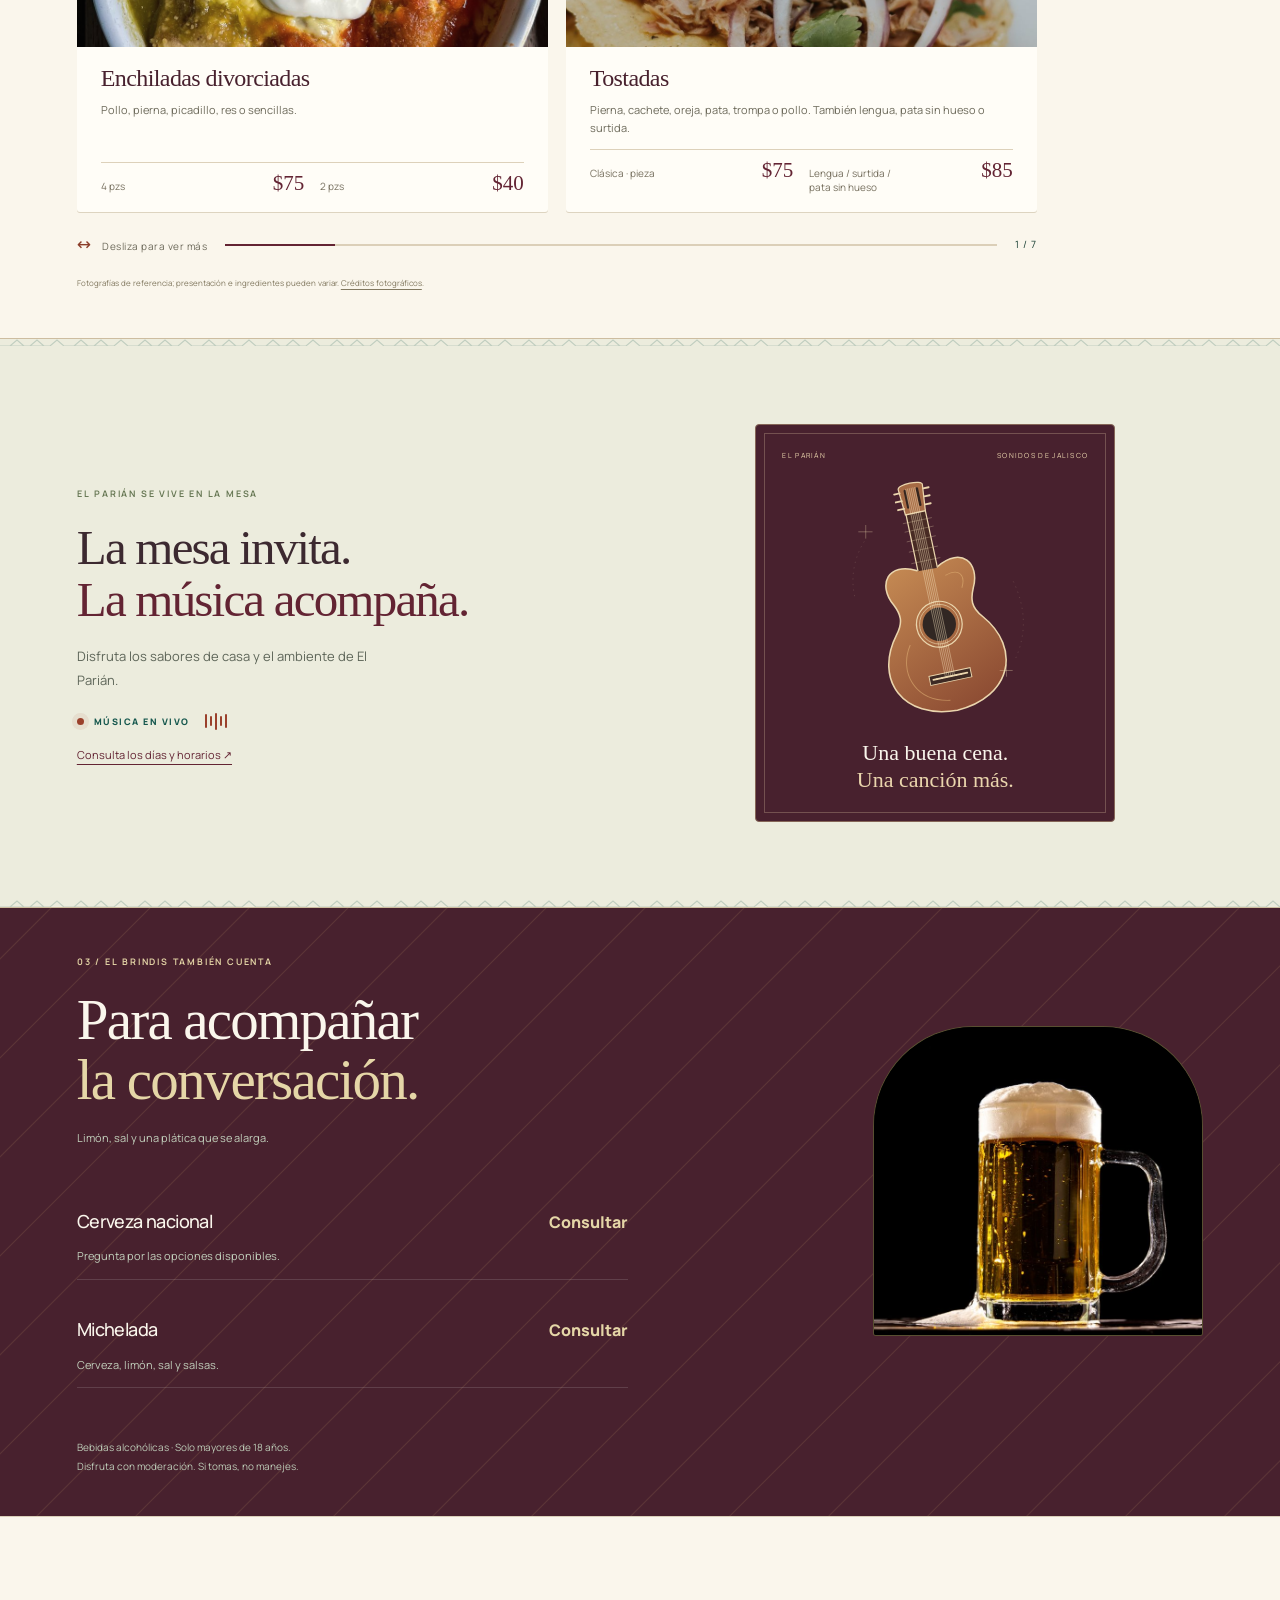
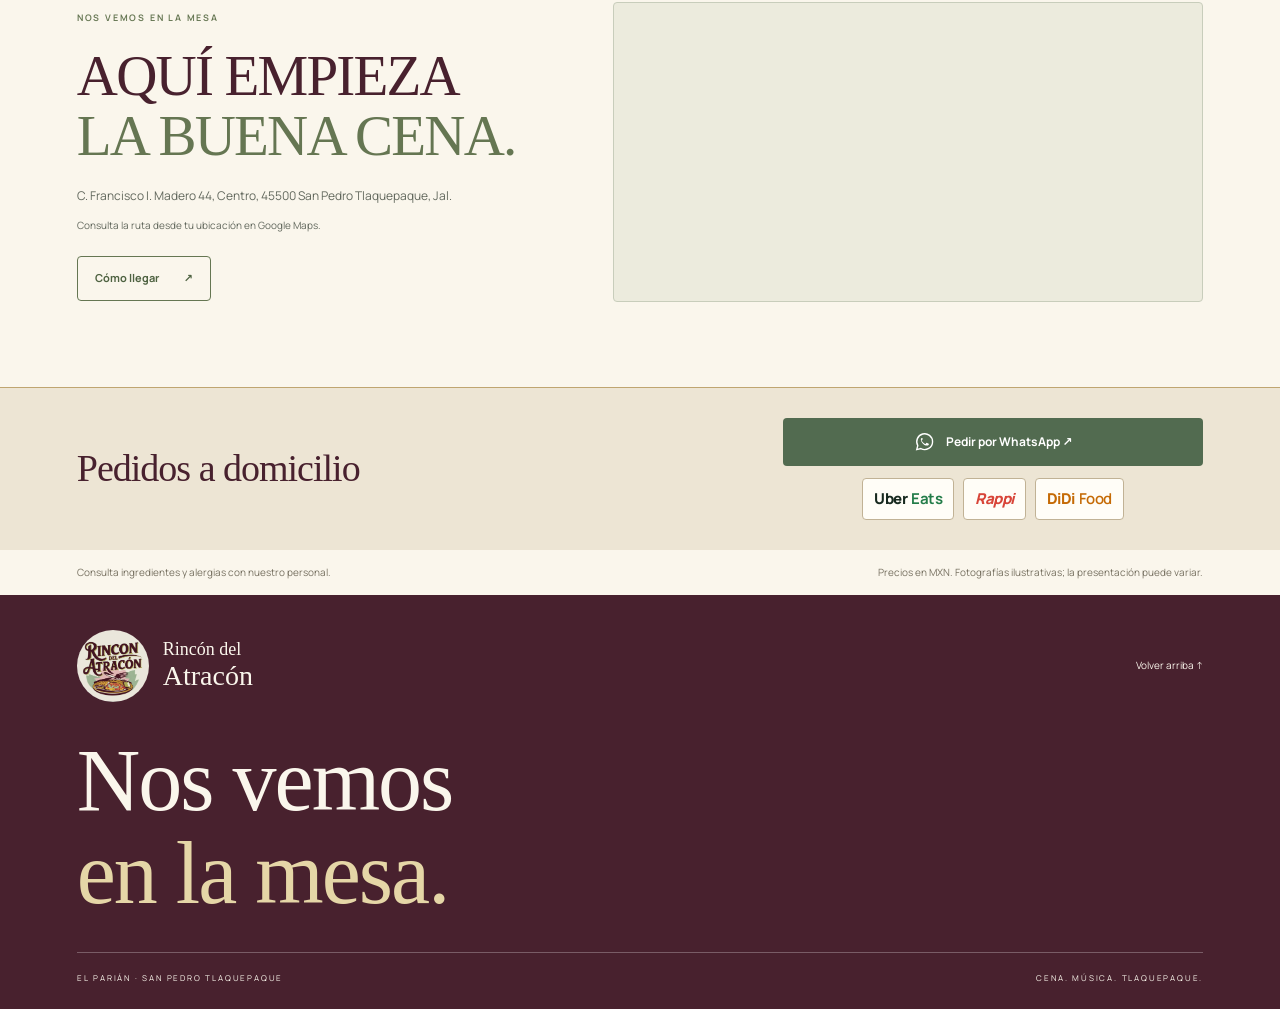
==== commit 3c3c96ee: "Separar categorías y restaurar bebidas alcohólicas" ====
--- a/index.html
+++ b/index.html
@@ -1,6 +1,6 @@
-<!doctype html><html lang="es-MX"><head><meta charset="utf-8"><meta name="viewport" content="width=device-width,initial-scale=1"><meta name="theme-color" content="#9a402b"><meta name="description" content="Rincón del Atracón, cenaduría en El Parián de San Pedro Tlaquepaque. Pozole, enchiladas, tostadas y una propuesta de música en vivo."><title>Rincón del Atracón · Una noche en El Parián</title><link rel="preload" href="assets/fonts/Manrope.ttf" as="font" type="font/ttf" crossorigin><link rel="stylesheet" href="styles.css"><link rel="stylesheet" href="parian.css?v=20261012-musica-refinada"><link rel="stylesheet" href="carta.css?v=20261012-musica-refinada"><link rel="preload" as="image" href="portada-parian.jpg"></head><body><header class="topbar"><a class="brand brand-rincon" href="#inicio" aria-label="Rincón del Atracón, inicio"><img class="logo-image" src="logo-rincon.png" alt="Rincón del Atracón" width="443" height="446"><span class="brand-name">Rincón del<br><strong>Atracón</strong></span></a><a class="delivery-top" href="#domicilio"><span class="delivery-icon"><img src="moto-sin-fondo.png" alt="" aria-hidden="true" width="505" height="513"></span>A domicilio <span>↗</span></a></header><main><section class="hero" id="inicio" aria-labelledby="hero-title"><div class="hero-copy"><p class="eyebrow">EL PARIÁN / SAN PEDRO TLAQUEPAQUE</p><h1 id="hero-title">Una buena cena.<br><span>Muy de aquí.</span></h1><p class="hero-description">Pozole, enchiladas y tostadas.<br>El sabor de Tlaquepaque, en tu mesa.</p><div class="hero-links"><a class="primary-link" href="#antojitos">Ver el menú <span>↓</span></a><span class="hero-side-note">TLAQUEPAQUE,<br>JALISCO.</span></div><a class="hero-music-link" href="#musica"><span class="tiny-note" aria-hidden="true">♫</span> El ambiente de El Parián <span>↗</span></a></div><div class="hero-visual"><figure class="hero-photo"><img src="assets/pozole.jpg" alt="Pozole con maíz, carne, rábano y lechuga; limones frescos al lado" width="1400" height="934" fetchpriority="high"><figcaption><span>EL CORAZÓN DE LA CASA</span><strong>Pozole.</strong></figcaption></figure><div class="hero-stamp logo-stamp" aria-hidden="true"><img src="logo-rincon.png" alt="" width="443" height="446"></div><span class="visual-index">01 / UNA MESA CON SABOR A JALISCO.</span></div></section></main><nav class="indice" aria-label="Secciones de la carta"><a href="#antojitos">Menú</a><a href="#musica">El ambiente</a><a href="#ubicacion">Ubicación</a><a href="#domicilio">Pedir a domicilio</a></nav><main><section class="catalog-section section-wrap" id="antojitos" aria-labelledby="titulo-antojitos"><div class="catalog-heading"><span class="numero">LA COCINA DEL RINCÓN</span><h2 id="titulo-antojitos">La carta<span>.</span></h2><p>Nuestros antojitos, bebidas y postres.<br>Cuatro antojos a la vista. Desliza para descubrir más.</p><span class="catalog-meta">PRECIOS EN MXN · ELIGE TU PORCIÓN</span></div><div class="catalog-card"><nav class="catalog-tabs" aria-label="Ir a una categoría de la carta"><a href="#menu-antojitos" data-category="antojitos" aria-current="true">Antojitos</a><a href="#menu-bebidas" data-category="bebidas">Bebidas sin alcohol</a><a href="#menu-postres" data-category="postres">Postres</a></nav><div class="catalog-scroll" tabindex="0" role="region" aria-label="Carrusel de platillos; desliza a izquierda o derecha, o usa las flechas del teclado"><div class="catalog-group catalog-all"><div class="catalog-page" role="group" aria-label="Grupo 1 de 4"><article class="catalog-row" data-category="antojitos" id="menu-antojitos"><img class="catalog-thumb" src="assets/pozole.jpg" alt="Fotografía de referencia de Pozole rojo" width="800" height="600" loading="lazy"><div class="catalog-dish"><h4>Pozole rojo</h4><p>Pierna, lengua, cachete, oreja, pata, trompa o pollo.</p><div class="real-prices"><span><small>MI</small><b>$65</b></span><span><small>CH</small><b>$75</b></span><span><small>M</small><b>$85</b></span><span><small>G</small><b>$95</b></span></div></div></article><article class="catalog-row" data-category="antojitos"><img class="catalog-thumb" src="assets/enchiladas.jpg" alt="Fotografía de referencia de Enchiladas rojas / verdes" width="800" height="600" loading="lazy"><div class="catalog-dish"><h4>Enchiladas rojas / verdes</h4><p>Pollo, pierna, picadillo, res o sencillas.</p><div class="real-prices"><span><small>4 pzs</small><b>$70</b></span><span><small>2 pzs</small><b>$40</b></span></div></div></article><article class="catalog-row" data-category="antojitos"><img class="catalog-thumb" src="assets/enchiladas.jpg" alt="Fotografía de referencia de Enchiladas divorciadas" width="800" height="600" loading="lazy"><div class="catalog-dish"><h4>Enchiladas divorciadas</h4><p>Pollo, pierna, picadillo, res o sencillas.</p><div class="real-prices"><span><small>4 pzs</small><b>$75</b></span><span><small>2 pzs</small><b>$40</b></span></div></div></article><article class="catalog-row" data-category="antojitos"><img class="catalog-thumb" src="assets/tostadas.jpg" alt="Fotografía de referencia de Tostadas" width="800" height="600" loading="lazy"><div class="catalog-dish"><h4>Tostadas</h4><p>Pierna, cachete, oreja, pata, trompa o pollo. También lengua, pata sin hueso o surtida.</p><div class="real-prices"><span><small>Clásica · pieza</small><b>$75</b></span><span><small>Lengua / surtida / pata sin hueso</small><b>$85</b></span></div></div></article></div><div class="catalog-page" role="group" aria-label="Grupo 2 de 4"><article class="catalog-row" data-category="antojitos"><img class="catalog-thumb" src="assets/gorditas.jpg" alt="Fotografía de referencia de Gorditas rellenas" width="800" height="600" loading="lazy"><div class="catalog-dish"><h4>Gorditas rellenas</h4><p>Pollo, pierna, picadillo, rajas, requesón, champiñones, chicharrón, papa o chorizo con papa.</p><div class="real-prices"><span><small>Por pieza</small><b>$25</b></span></div></div></article><article class="catalog-row" data-category="antojitos"><img class="catalog-thumb" src="assets/sopes.jpg" alt="Fotografía de referencia de Sopes" width="800" height="600" loading="lazy"><div class="catalog-dish"><h4>Sopes</h4><p>Pollo, pierna, picadillo, rajas, requesón, champiñones, chicharrón, papa o chorizo con papa.</p><div class="real-prices"><span><small>Por pieza</small><b>$25</b></span></div></div></article><article class="catalog-row" data-category="antojitos"><img class="catalog-thumb" src="assets/tacos.jpg" alt="Fotografía de referencia de Tacos dorados" width="800" height="600" loading="lazy"><div class="catalog-dish"><h4>Tacos dorados</h4><p>Pollo, pierna, picadillo, rajas, requesón, champiñones, chicharrón, papa o chorizo con papa.</p><div class="real-prices"><span><small>4 pzs</small><b>$70</b></span><span><small>2 pzs</small><b>$40</b></span></div></div></article><article class="catalog-row" data-category="antojitos"><img class="catalog-thumb" src="assets/flautas.jpg" alt="Fotografía de referencia de Flautas" width="800" height="600" loading="lazy"><div class="catalog-dish"><h4>Flautas</h4><p>Pollo, pierna, picadillo, rajas, requesón, champiñones, chicharrón, papa o chorizo con papa.</p><div class="real-prices"><span><small>2 pzs</small><b>$70</b></span><span><small>1 pza</small><b>$40</b></span></div></div></article></div><div class="catalog-page" role="group" aria-label="Grupo 3 de 4"><article class="catalog-row" data-category="antojitos"><img class="catalog-thumb" src="assets/quesadillas.jpg" alt="Fotografía de referencia de Quesadillas fritas" width="800" height="600" loading="lazy"><div class="catalog-dish"><h4>Quesadillas fritas</h4><p>Pollo, pierna, picadillo, rajas, requesón, champiñones, chicharrón, papa o chorizo con papa.</p><div class="real-prices"><span><small>Por pieza</small><b>$25</b></span></div></div></article><article class="catalog-row" data-category="bebidas" id="menu-bebidas"><img class="catalog-thumb" src="assets/agua-fresca.jpg" alt="Fotografía de referencia de Agua fresca de fruta natural" width="800" height="600" loading="lazy"><div class="catalog-dish"><h4>Agua fresca de fruta natural</h4><p>Pregunta por los sabores disponibles.</p><div class="real-prices"><span><small>500 ml</small><b>$25</b></span><span><small>1 litro</small><b>$35</b></span></div></div></article><article class="catalog-row" data-category="bebidas"><img class="catalog-thumb" src="assets/refresco.jpg" alt="Fotografía de referencia de Refrescos" width="800" height="600" loading="lazy"><div class="catalog-dish"><h4>Refrescos</h4><p>Presentación de 500 ml.</p><div class="real-prices"><span><small>500 ml</small><b>$25</b></span></div></div></article><article class="catalog-row" data-category="bebidas"><img class="catalog-thumb" src="assets/agua.jpg" alt="Fotografía de referencia de Agua natural" width="800" height="600" loading="lazy"><div class="catalog-dish"><h4>Agua natural</h4><div class="real-prices"><span><small>Precio</small><b>$20</b></span></div></div></article></div><div class="catalog-page" role="group" aria-label="Grupo 4 de 4"><article class="catalog-row" data-category="bebidas"><img class="catalog-thumb" src="assets/agua.jpg" alt="Fotografía de referencia de Agua mineral" width="800" height="600" loading="lazy"><div class="catalog-dish"><h4>Agua mineral</h4><div class="real-prices"><span><small>Precio</small><b>$30</b></span></div></div></article><article class="catalog-row" data-category="postres" id="menu-postres"><img class="catalog-thumb" src="assets/helados.jpg" alt="Fotografía de referencia de Helados" width="800" height="600" loading="lazy"><div class="catalog-dish"><h4>Helados</h4><p>Pregunta por los sabores disponibles.</p><div class="real-prices"><span><small>Precio</small><b>$60</b></span></div></div></article><article class="catalog-row" data-category="postres"><img class="catalog-thumb" src="assets/jericilla.jpg" alt="Fotografía de referencia de Jericallas" width="800" height="600" loading="lazy"><div class="catalog-dish"><h4>Jericallas</h4><p>Postre a base de leche, azúcar, huevo, canela y vainilla, con una capa de azúcar caramelizada en la parte superior.</p><div class="real-prices"><span><small>Precio</small><b>$30</b></span></div></div></article></div></div></div><div class="catalog-footer"><span>Desliza para ver más opciones ↓</span><span>Porción y precio a elegir</span></div></div><p class="catalog-photo-note">Fotografías de referencia; presentación e ingredientes pueden variar. <a href="creditos.html" target="_blank" rel="noopener">Créditos fotográficos</a>.</p></section><section class="music-section section-wrap" id="musica" aria-labelledby="titulo-musica"><div class="music-copy"><span class="numero">EL PARIÁN SE VIVE EN LA MESA</span><h2 id="titulo-musica">La mesa invita.<br><em>La música acompaña.</em></h2><p>Disfruta los sabores de casa y el ambiente de El Parián.</p><div class="live-label"><span class="live-dot" aria-hidden="true"></span>MÚSICA EN VIVO<span class="equalizer" aria-hidden="true"><i></i><i></i><i></i><i></i><i></i></span></div><a class="music-link" href="#domicilio">Consulta los días y horarios ↗</a></div><figure class="music-art music-art-refined"><div class="music-art-heading"><span>EL PARIÁN</span><span>SONIDOS DE JALISCO</span></div><img class="guitar-editorial" src="guitarra-editorial.svg" alt="Ilustración de una guitarra de madera con cuerdas y detalles dorados" width="360" height="420" loading="lazy"><figcaption>Una buena cena.<br><em>Una canción más.</em></figcaption></figure></section><section class="cheve-section section-wrap" id="cheve" aria-labelledby="titulo-cheve"><div class="cabecera"><span class="numero">03 / EL BRINDIS TAMBIÉN CUENTA</span><h2 id="titulo-cheve">Para acompañar<br><em>la conversación.</em></h2><p>Limón, sal y una plática que se alarga.</p></div>
+<!doctype html><html lang="es-MX"><head><meta charset="utf-8"><meta name="viewport" content="width=device-width,initial-scale=1"><meta name="theme-color" content="#9a402b"><meta name="description" content="Rincón del Atracón, cenaduría en El Parián de San Pedro Tlaquepaque. Pozole, enchiladas, tostadas y una propuesta de música en vivo."><title>Rincón del Atracón · Una noche en El Parián</title><link rel="preload" href="assets/fonts/Manrope.ttf" as="font" type="font/ttf" crossorigin><link rel="stylesheet" href="styles.css"><link rel="stylesheet" href="parian.css?v=20261012-categorias"><link rel="stylesheet" href="carta.css?v=20261012-categorias"><link rel="preload" as="image" href="portada-parian.jpg"></head><body><header class="topbar"><a class="brand brand-rincon" href="#inicio" aria-label="Rincón del Atracón, inicio"><img class="logo-image" src="logo-rincon.png" alt="Rincón del Atracón" width="443" height="446"><span class="brand-name">Rincón del<br><strong>Atracón</strong></span></a><a class="delivery-top" href="#domicilio"><span class="delivery-icon"><img src="moto-sin-fondo.png" alt="" aria-hidden="true" width="505" height="513"></span>A domicilio <span>↗</span></a></header><main><section class="hero" id="inicio" aria-labelledby="hero-title"><div class="hero-copy"><p class="eyebrow">EL PARIÁN / SAN PEDRO TLAQUEPAQUE</p><h1 id="hero-title">Una buena cena.<br><span>Muy de aquí.</span></h1><p class="hero-description">Pozole, enchiladas y tostadas.<br>El sabor de Tlaquepaque, en tu mesa.</p><div class="hero-links"><a class="primary-link" href="#antojitos">Ver el menú <span>↓</span></a><span class="hero-side-note">TLAQUEPAQUE,<br>JALISCO.</span></div><a class="hero-music-link" href="#musica"><span class="tiny-note" aria-hidden="true">♫</span> El ambiente de El Parián <span>↗</span></a></div><div class="hero-visual"><figure class="hero-photo"><img src="assets/pozole.jpg" alt="Pozole con maíz, carne, rábano y lechuga; limones frescos al lado" width="1400" height="934" fetchpriority="high"><figcaption><span>EL CORAZÓN DE LA CASA</span><strong>Pozole.</strong></figcaption></figure><div class="hero-stamp logo-stamp" aria-hidden="true"><img src="logo-rincon.png" alt="" width="443" height="446"></div><span class="visual-index">01 / UNA MESA CON SABOR A JALISCO.</span></div></section></main><nav class="indice" aria-label="Secciones de la carta"><a href="#antojitos">Menú</a><a href="#musica">El ambiente</a><a href="#ubicacion">Ubicación</a><a href="#domicilio">Pedir a domicilio</a></nav><main><section class="catalog-section section-wrap" id="antojitos" aria-labelledby="titulo-antojitos"><div class="catalog-heading"><span class="numero">LA COCINA DEL RINCÓN</span><h2 id="titulo-antojitos">La carta<span>.</span></h2><p>Nuestros antojitos, bebidas y postres.<br>Cuatro antojos a la vista. Desliza para descubrir más.</p><span class="catalog-meta">PRECIOS EN MXN · ELIGE TU PORCIÓN</span></div><div class="catalog-card"><nav class="catalog-tabs" aria-label="Ir a una categoría de la carta"><a href="#menu-antojitos" data-category="antojitos" aria-current="true">Antojitos</a><a href="#menu-bebidas" data-category="bebidas">Bebidas sin alcohol</a><a href="#menu-postres" data-category="postres">Postres</a><a href="#menu-alcohol" data-category="alcohol">Con alcohol</a></nav><div class="catalog-scroll" tabindex="0" role="region" aria-label="Carrusel de platillos; desliza a izquierda o derecha, o usa las flechas del teclado"><div class="catalog-group catalog-all"><div class="catalog-page" data-category="antojitos" data-label="Antojitos" role="group" aria-label="Antojitos, grupo 1 de 3"><article class="catalog-row" data-category="antojitos" id="menu-antojitos"><img class="catalog-thumb" src="assets/pozole.jpg" alt="Fotografía de referencia de Pozole rojo" width="800" height="600" loading="lazy"><div class="catalog-dish"><h4>Pozole rojo</h4><p>Pierna, lengua, cachete, oreja, pata, trompa o pollo.</p><div class="real-prices"><span><small>MI</small><b>$65</b></span><span><small>CH</small><b>$75</b></span><span><small>M</small><b>$85</b></span><span><small>G</small><b>$95</b></span></div></div></article><article class="catalog-row" data-category="antojitos"><img class="catalog-thumb" src="assets/enchiladas.jpg" alt="Fotografía de referencia de Enchiladas rojas / verdes" width="800" height="600" loading="lazy"><div class="catalog-dish"><h4>Enchiladas rojas / verdes</h4><p>Pollo, pierna, picadillo, res o sencillas.</p><div class="real-prices"><span><small>4 pzs</small><b>$70</b></span><span><small>2 pzs</small><b>$40</b></span></div></div></article><article class="catalog-row" data-category="antojitos"><img class="catalog-thumb" src="assets/enchiladas.jpg" alt="Fotografía de referencia de Enchiladas divorciadas" width="800" height="600" loading="lazy"><div class="catalog-dish"><h4>Enchiladas divorciadas</h4><p>Pollo, pierna, picadillo, res o sencillas.</p><div class="real-prices"><span><small>4 pzs</small><b>$75</b></span><span><small>2 pzs</small><b>$40</b></span></div></div></article><article class="catalog-row" data-category="antojitos"><img class="catalog-thumb" src="assets/tostadas.jpg" alt="Fotografía de referencia de Tostadas" width="800" height="600" loading="lazy"><div class="catalog-dish"><h4>Tostadas</h4><p>Pierna, cachete, oreja, pata, trompa o pollo. También lengua, pata sin hueso o surtida.</p><div class="real-prices"><span><small>Clásica · pieza</small><b>$75</b></span><span><small>Lengua / surtida / pata sin hueso</small><b>$85</b></span></div></div></article></div><div class="catalog-page" data-category="antojitos" data-label="Antojitos" role="group" aria-label="Antojitos, grupo 2 de 3"><article class="catalog-row" data-category="antojitos"><img class="catalog-thumb" src="assets/gorditas.jpg" alt="Fotografía de referencia de Gorditas rellenas" width="800" height="600" loading="lazy"><div class="catalog-dish"><h4>Gorditas rellenas</h4><p>Pollo, pierna, picadillo, rajas, requesón, champiñones, chicharrón, papa o chorizo con papa.</p><div class="real-prices"><span><small>Por pieza</small><b>$25</b></span></div></div></article><article class="catalog-row" data-category="antojitos"><img class="catalog-thumb" src="assets/sopes.jpg" alt="Fotografía de referencia de Sopes" width="800" height="600" loading="lazy"><div class="catalog-dish"><h4>Sopes</h4><p>Pollo, pierna, picadillo, rajas, requesón, champiñones, chicharrón, papa o chorizo con papa.</p><div class="real-prices"><span><small>Por pieza</small><b>$25</b></span></div></div></article><article class="catalog-row" data-category="antojitos"><img class="catalog-thumb" src="assets/tacos.jpg" alt="Fotografía de referencia de Tacos dorados" width="800" height="600" loading="lazy"><div class="catalog-dish"><h4>Tacos dorados</h4><p>Pollo, pierna, picadillo, rajas, requesón, champiñones, chicharrón, papa o chorizo con papa.</p><div class="real-prices"><span><small>4 pzs</small><b>$70</b></span><span><small>2 pzs</small><b>$40</b></span></div></div></article><article class="catalog-row" data-category="antojitos"><img class="catalog-thumb" src="assets/flautas.jpg" alt="Fotografía de referencia de Flautas" width="800" height="600" loading="lazy"><div class="catalog-dish"><h4>Flautas</h4><p>Pollo, pierna, picadillo, rajas, requesón, champiñones, chicharrón, papa o chorizo con papa.</p><div class="real-prices"><span><small>2 pzs</small><b>$70</b></span><span><small>1 pza</small><b>$40</b></span></div></div></article></div><div class="catalog-page" data-category="antojitos" data-label="Antojitos" role="group" aria-label="Antojitos, grupo 3 de 3"><article class="catalog-row" data-category="antojitos"><img class="catalog-thumb" src="assets/quesadillas.jpg" alt="Fotografía de referencia de Quesadillas fritas" width="800" height="600" loading="lazy"><div class="catalog-dish"><h4>Quesadillas fritas</h4><p>Pollo, pierna, picadillo, rajas, requesón, champiñones, chicharrón, papa o chorizo con papa.</p><div class="real-prices"><span><small>Por pieza</small><b>$25</b></span></div></div></article></div><div class="catalog-page" data-category="bebidas" data-label="Bebidas sin alcohol" role="group" aria-label="Bebidas sin alcohol, grupo 1 de 1"><article class="catalog-row" data-category="bebidas" id="menu-bebidas"><img class="catalog-thumb" src="assets/agua-fresca.jpg" alt="Fotografía de referencia de Agua fresca de fruta natural" width="800" height="600" loading="lazy"><div class="catalog-dish"><h4>Agua fresca de fruta natural</h4><p>Pregunta por los sabores disponibles.</p><div class="real-prices"><span><small>500 ml</small><b>$25</b></span><span><small>1 litro</small><b>$35</b></span></div></div></article><article class="catalog-row" data-category="bebidas"><img class="catalog-thumb" src="assets/refresco.jpg" alt="Fotografía de referencia de Refrescos" width="800" height="600" loading="lazy"><div class="catalog-dish"><h4>Refrescos</h4><p>Presentación de 500 ml.</p><div class="real-prices"><span><small>500 ml</small><b>$25</b></span></div></div></article><article class="catalog-row" data-category="bebidas"><img class="catalog-thumb" src="assets/agua.jpg" alt="Fotografía de referencia de Agua natural" width="800" height="600" loading="lazy"><div class="catalog-dish"><h4>Agua natural</h4><div class="real-prices"><span><small>Precio</small><b>$20</b></span></div></div></article><article class="catalog-row" data-category="bebidas"><img class="catalog-thumb" src="assets/agua.jpg" alt="Fotografía de referencia de Agua mineral" width="800" height="600" loading="lazy"><div class="catalog-dish"><h4>Agua mineral</h4><div class="real-prices"><span><small>Precio</small><b>$30</b></span></div></div></article></div><div class="catalog-page" data-category="postres" data-label="Postres" role="group" aria-label="Postres, grupo 1 de 1"><article class="catalog-row" data-category="postres" id="menu-postres"><img class="catalog-thumb" src="assets/helados.jpg" alt="Fotografía de referencia de Helados" width="800" height="600" loading="lazy"><div class="catalog-dish"><h4>Helados</h4><p>Pregunta por los sabores disponibles.</p><div class="real-prices"><span><small>Precio</small><b>$60</b></span></div></div></article><article class="catalog-row" data-category="postres"><img class="catalog-thumb" src="assets/jericilla.jpg" alt="Fotografía de referencia de Jericallas" width="800" height="600" loading="lazy"><div class="catalog-dish"><h4>Jericallas</h4><p>Postre a base de leche, azúcar, huevo, canela y vainilla, con una capa de azúcar caramelizada en la parte superior.</p><div class="real-prices"><span><small>Precio</small><b>$30</b></span></div></div></article></div><div class="catalog-page" data-category="alcohol" data-label="Bebidas alcohólicas" role="group" aria-label="Bebidas alcohólicas, grupo 1 de 2"><article class="catalog-row" data-category="alcohol" id="menu-alcohol"><img class="catalog-thumb" src="assets/cheve.jpg" alt="Fotografía de referencia de Cerveza nacional" width="800" height="600" loading="lazy"><div class="catalog-dish"><h4>Cerveza nacional</h4><p>Consulta marcas, presentación y precio disponibles.</p><div class="real-prices"><span><small>Precio</small><b>Consultar</b></span></div></div></article><article class="catalog-row" data-category="alcohol"><img class="catalog-thumb" src="assets/michelada.jpg" alt="Fotografía de referencia de Michelada" width="800" height="600" loading="lazy"><div class="catalog-dish"><h4>Michelada</h4><p>Consulta presentación y precio.</p><div class="real-prices"><span><small>Precio</small><b>Consultar</b></span></div></div></article><article class="catalog-row" data-category="alcohol"><img class="catalog-thumb" src="assets/tequila.jpg" alt="Fotografía de referencia de Mezcal" width="800" height="600" loading="lazy"><div class="catalog-dish"><h4>Mezcal</h4><p>Consulta presentación y precio.</p><div class="real-prices"><span><small>Precio</small><b>Consultar</b></span></div></div></article><article class="catalog-row" data-category="alcohol"><img class="catalog-thumb" src="assets/tequila.jpg" alt="Fotografía de referencia de Tequila" width="800" height="600" loading="lazy"><div class="catalog-dish"><h4>Tequila</h4><p>Consulta presentación y precio.</p><div class="real-prices"><span><small>Precio</small><b>Consultar</b></span></div></div></article></div><div class="catalog-page" data-category="alcohol" data-label="Bebidas alcohólicas" role="group" aria-label="Bebidas alcohólicas, grupo 2 de 2"><article class="catalog-row" data-category="alcohol"><img class="catalog-thumb" src="assets/paloma.jpg" alt="Fotografía de referencia de Paloma" width="800" height="600" loading="lazy"><div class="catalog-dish"><h4>Paloma</h4><p>Consulta presentación y precio.</p><div class="real-prices"><span><small>Precio</small><b>Consultar</b></span></div></div></article><article class="catalog-row" data-category="alcohol"><img class="catalog-thumb" src="assets/margarita.jpg" alt="Fotografía de referencia de Margarita" width="800" height="600" loading="lazy"><div class="catalog-dish"><h4>Margarita</h4><p>Consulta presentación y precio.</p><div class="real-prices"><span><small>Precio</small><b>Consultar</b></span></div></div></article></div></div></div><div class="catalog-footer"><span>Desliza para ver más opciones ↓</span><span>Porción y precio a elegir</span></div></div><p class="catalog-photo-note">Fotografías de referencia; presentación e ingredientes pueden variar. <a href="creditos.html" target="_blank" rel="noopener">Créditos fotográficos</a>.</p></section><section class="music-section section-wrap" id="musica" aria-labelledby="titulo-musica"><div class="music-copy"><span class="numero">EL PARIÁN SE VIVE EN LA MESA</span><h2 id="titulo-musica">La mesa invita.<br><em>La música acompaña.</em></h2><p>Disfruta los sabores de casa y el ambiente de El Parián.</p><div class="live-label"><span class="live-dot" aria-hidden="true"></span>MÚSICA EN VIVO<span class="equalizer" aria-hidden="true"><i></i><i></i><i></i><i></i><i></i></span></div><a class="music-link" href="#domicilio">Consulta los días y horarios ↗</a></div><figure class="music-art music-art-refined"><div class="music-art-heading"><span>EL PARIÁN</span><span>SONIDOS DE JALISCO</span></div><img class="guitar-editorial" src="guitarra-editorial.svg" alt="Ilustración de una guitarra de madera con cuerdas y detalles dorados" width="360" height="420" loading="lazy"><figcaption>Una buena cena.<br><em>Una canción más.</em></figcaption></figure></section><section class="cheve-section section-wrap" id="cheve" aria-labelledby="titulo-cheve"><div class="cabecera"><span class="numero">03 / EL BRINDIS TAMBIÉN CUENTA</span><h2 id="titulo-cheve">Para acompañar<br><em>la conversación.</em></h2><p>Limón, sal y una plática que se alarga.</p></div>
 <div class="beer-stage"><img src="assets/cheve.jpg" alt="Detalle de una cerveza con espuma y condensación" width="1000" height="1500" loading="lazy"><span class="beer-note">BIEN<br><em>FRÍA.</em></span></div>
 <article class="platillo"><div class="nombre"><h3>Cerveza nacional</h3><span class="precio price-consult">Consultar</span></div><p>Pregunta por las opciones disponibles.</p></article>
 <article class="platillo"><div class="nombre"><h3>Michelada</h3><span class="precio price-consult">Consultar</span></div><p>Cerveza, limón, sal y salsas.</p></article>
-<aside class="maridaje"><span class="numero">PARA ACOMPAÑAR EL BRINDIS</span><p>Una cheve con tacos dorados.<br>Una michelada con tostadas.</p><a href="#antojitos">Conoce los antojitos ↗</a></aside><p class="consumo">Bebidas alcohólicas · Solo mayores de 18 años.<br>Disfruta con moderación. Si tomas, no manejes.</p></section><section class="map-section section-wrap" id="ubicacion" aria-labelledby="titulo-ubicacion"><div class="map-copy"><span class="numero">NOS VEMOS EN LA MESA</span><h2 id="titulo-ubicacion">AQUÍ EMPIEZA<br><em>LA BUENA CENA.</em></h2><p id="map-address">El Parián · San Pedro Tlaquepaque, Jalisco.</p><p class="map-status" id="map-status">La ubicación exacta del local está pendiente de confirmar.</p><a class="map-directions" id="map-directions" href="#map-preview">Cómo llegar <span>↗</span></a></div><div class="map-preview" id="map-preview"><div class="map-placeholder" id="map-placeholder"><div class="map-streets" aria-hidden="true"></div><svg class="map-pin" viewBox="0 0 64 80" fill="none" aria-hidden="true"><path d="M32 72C24 61 9 43 9 29a23 23 0 0 1 46 0c0 14-15 32-23 43Z" fill="#15574d" stroke="#fff5e4" stroke-width="3"/><circle cx="32" cy="29" r="8" fill="#efc879"/></svg><div class="map-placeholder-label"><strong>Ubicación del negocio</strong><span>El mapa se activará al confirmar la dirección.</span></div><span class="map-provider">Espacio preparado para Google Maps</span></div></div></section><section class="delivery section-wrap delivery-compact" id="domicilio" aria-labelledby="titulo-domicilio"><h2 id="titulo-domicilio">Pedidos a domicilio</h2><div class="delivery-action"><a class="whatsapp" data-whatsapp href="#contacto-pendiente"><span class="button-icon"><svg viewBox="0 0 32 32" fill="none" aria-hidden="true"><path d="M27 15.5A11.5 11.5 0 0 1 10 25.6L4 27l1.5-5.8A11.5 11.5 0 1 1 27 15.5Z" stroke="currentColor" stroke-width="2"/><path d="M11 10c-3 2 1 9 6 11 3 1 6-1 4-3l-3-1-1 2c-3-1-5-3-6-6l2-1-1-2Z" fill="currentColor"/></svg></span> Pedir por WhatsApp ↗</a><div class="platform-list" aria-label="Plataformas de entrega disponibles"><span class="platform-uber">Uber <b>Eats</b></span><span class="platform-rappi">Rappi</span><span class="platform-didi">DiDi <b>Food</b></span></div><p id="contacto-pendiente" class="contact-note" hidden></p></div></section><div class="aviso"><p>Consulta ingredientes y alergias con nuestro personal.</p><p>Precios en MXN. Fotografías ilustrativas; la presentación puede variar.</p></div></main><footer><div class="footer-row"><a class="brand brand-rincon" href="#inicio" aria-label="Rincón del Atracón, inicio"><img class="logo-image" src="logo-rincon.png" alt="Rincón del Atracón" width="443" height="446"><span class="brand-name">Rincón del<br><strong>Atracón</strong></span></a><a class="back-top" href="#inicio">Volver arriba ↑</a></div><p class="footer-message">Nos vemos<br><em>en la mesa.</em></p><div class="footer-bottom"><span>EL PARIÁN · SAN PEDRO TLAQUEPAQUE</span><span>CENA. MÚSICA. TLAQUEPAQUE.</span></div></footer><a class="whatsapp-float" data-whatsapp href="#contacto-pendiente" aria-label="WhatsApp del negocio, número pendiente" title="WhatsApp"><svg viewBox="0 0 32 32" fill="none" aria-hidden="true"><path d="M27 15.5A11.5 11.5 0 0 1 10 25.6L4 27l1.5-5.8A11.5 11.5 0 1 1 27 15.5Z" stroke="currentColor" stroke-width="2"/><path d="M11 10c-3 2 1 9 6 11 3 1 6-1 4-3l-3-1-1 2c-3-1-5-3-6-6l2-1-1-2Z" fill="currentColor"/></svg></a><div class="reading-progress" aria-hidden="true"></div><script src="config.js?v=20261012-musica-refinada"></script><script src="experience.js?v=20261012-musica-refinada"></script><script src="menu.js?v=20261012-musica-refinada"></script><script src="map.js"></script></body></html>
+<aside class="maridaje"><span class="numero">PARA ACOMPAÑAR EL BRINDIS</span><p>Una cheve con tacos dorados.<br>Una michelada con tostadas.</p><a href="#antojitos">Conoce los antojitos ↗</a></aside><p class="consumo">Bebidas alcohólicas · Solo mayores de 18 años.<br>Disfruta con moderación. Si tomas, no manejes.</p></section><section class="map-section section-wrap" id="ubicacion" aria-labelledby="titulo-ubicacion"><div class="map-copy"><span class="numero">NOS VEMOS EN LA MESA</span><h2 id="titulo-ubicacion">AQUÍ EMPIEZA<br><em>LA BUENA CENA.</em></h2><p id="map-address">El Parián · San Pedro Tlaquepaque, Jalisco.</p><p class="map-status" id="map-status">La ubicación exacta del local está pendiente de confirmar.</p><a class="map-directions" id="map-directions" href="#map-preview">Cómo llegar <span>↗</span></a></div><div class="map-preview" id="map-preview"><div class="map-placeholder" id="map-placeholder"><div class="map-streets" aria-hidden="true"></div><svg class="map-pin" viewBox="0 0 64 80" fill="none" aria-hidden="true"><path d="M32 72C24 61 9 43 9 29a23 23 0 0 1 46 0c0 14-15 32-23 43Z" fill="#15574d" stroke="#fff5e4" stroke-width="3"/><circle cx="32" cy="29" r="8" fill="#efc879"/></svg><div class="map-placeholder-label"><strong>Ubicación del negocio</strong><span>El mapa se activará al confirmar la dirección.</span></div><span class="map-provider">Espacio preparado para Google Maps</span></div></div></section><section class="delivery section-wrap delivery-compact" id="domicilio" aria-labelledby="titulo-domicilio"><h2 id="titulo-domicilio">Pedidos a domicilio</h2><div class="delivery-action"><a class="whatsapp" data-whatsapp href="#contacto-pendiente"><span class="button-icon"><svg viewBox="0 0 32 32" fill="none" aria-hidden="true"><path d="M27 15.5A11.5 11.5 0 0 1 10 25.6L4 27l1.5-5.8A11.5 11.5 0 1 1 27 15.5Z" stroke="currentColor" stroke-width="2"/><path d="M11 10c-3 2 1 9 6 11 3 1 6-1 4-3l-3-1-1 2c-3-1-5-3-6-6l2-1-1-2Z" fill="currentColor"/></svg></span> Pedir por WhatsApp ↗</a><div class="platform-list" aria-label="Plataformas de entrega disponibles"><span class="platform-uber">Uber <b>Eats</b></span><span class="platform-rappi">Rappi</span><span class="platform-didi">DiDi <b>Food</b></span></div><p id="contacto-pendiente" class="contact-note" hidden></p></div></section><div class="aviso"><p>Consulta ingredientes y alergias con nuestro personal.</p><p>Precios en MXN. Fotografías ilustrativas; la presentación puede variar.</p></div></main><footer><div class="footer-row"><a class="brand brand-rincon" href="#inicio" aria-label="Rincón del Atracón, inicio"><img class="logo-image" src="logo-rincon.png" alt="Rincón del Atracón" width="443" height="446"><span class="brand-name">Rincón del<br><strong>Atracón</strong></span></a><a class="back-top" href="#inicio">Volver arriba ↑</a></div><p class="footer-message">Nos vemos<br><em>en la mesa.</em></p><div class="footer-bottom"><span>EL PARIÁN · SAN PEDRO TLAQUEPAQUE</span><span>CENA. MÚSICA. TLAQUEPAQUE.</span></div></footer><a class="whatsapp-float" data-whatsapp href="#contacto-pendiente" aria-label="WhatsApp del negocio, número pendiente" title="WhatsApp"><svg viewBox="0 0 32 32" fill="none" aria-hidden="true"><path d="M27 15.5A11.5 11.5 0 0 1 10 25.6L4 27l1.5-5.8A11.5 11.5 0 1 1 27 15.5Z" stroke="currentColor" stroke-width="2"/><path d="M11 10c-3 2 1 9 6 11 3 1 6-1 4-3l-3-1-1 2c-3-1-5-3-6-6l2-1-1-2Z" fill="currentColor"/></svg></a><div class="reading-progress" aria-hidden="true"></div><script src="config.js?v=20261012-categorias"></script><script src="experience.js?v=20261012-categorias"></script><script src="menu.js?v=20261012-categorias"></script><script src="map.js"></script></body></html>
 
--- a/carta.css
+++ b/carta.css
@@ -42,3 +42,5 @@
 /* Guitarra editorial con textos en flujo normal, sin etiquetas recortadas. */
 .music-section .music-art-refined{display:flex;flex-direction:column;align-items:center;justify-content:space-between;background:#48212e;color:#ead5ad;border:1px solid #856657;border-radius:4px;outline:1px solid #ead5ad44;outline-offset:-10px;height:auto;min-height:0;max-width:360px;padding:25px 26px 27px;overflow:visible}.music-art-refined .music-art-heading{display:flex;justify-content:space-between;gap:18px;width:100%;font-size:7px;letter-spacing:1.3px;line-height:1.6}.music-art-refined .guitar-editorial{display:block;width:100%;height:260px;object-fit:contain;margin:12px 0 6px}.music-art-refined figcaption{text-align:center;font:normal 22px/1.25 Georgia,serif;color:#faf6ec}.music-art-refined figcaption em{color:#ead5ad}.music-copy>p{max-width:38ch}.music-copy .live-label{margin:20px 0 12px}.music-copy .music-link{margin:0;font-size:11px}.music-section h2{font-size:49px}
 @media(max-width:650px){.music-section h2{font-size:36px;line-height:1.12}.music-section .music-art-refined{max-width:300px;padding:23px 24px 24px;width:100%;border-radius:4px}.music-art-refined .music-art-heading{font-size:6px;letter-spacing:.8px}.music-art-refined .guitar-editorial{height:210px;margin:9px 0 4px}.music-art-refined figcaption{font-size:21px}.music-copy>p{font-size:12px}}
+.catalog-section .catalog-page[data-category="alcohol"] .real-prices{grid-template-columns:1fr}.catalog-section .catalog-page[data-category="alcohol"] .real-prices b{font-size:16px}.catalog-section .catalog-page[data-category="alcohol"] .real-prices small{font-size:9px}
+@media(max-width:650px){.catalog-tabs{gap:16px;scrollbar-width:none}.catalog-tabs a{font-size:10px}.carta-position{letter-spacing:0;font-size:9px}}
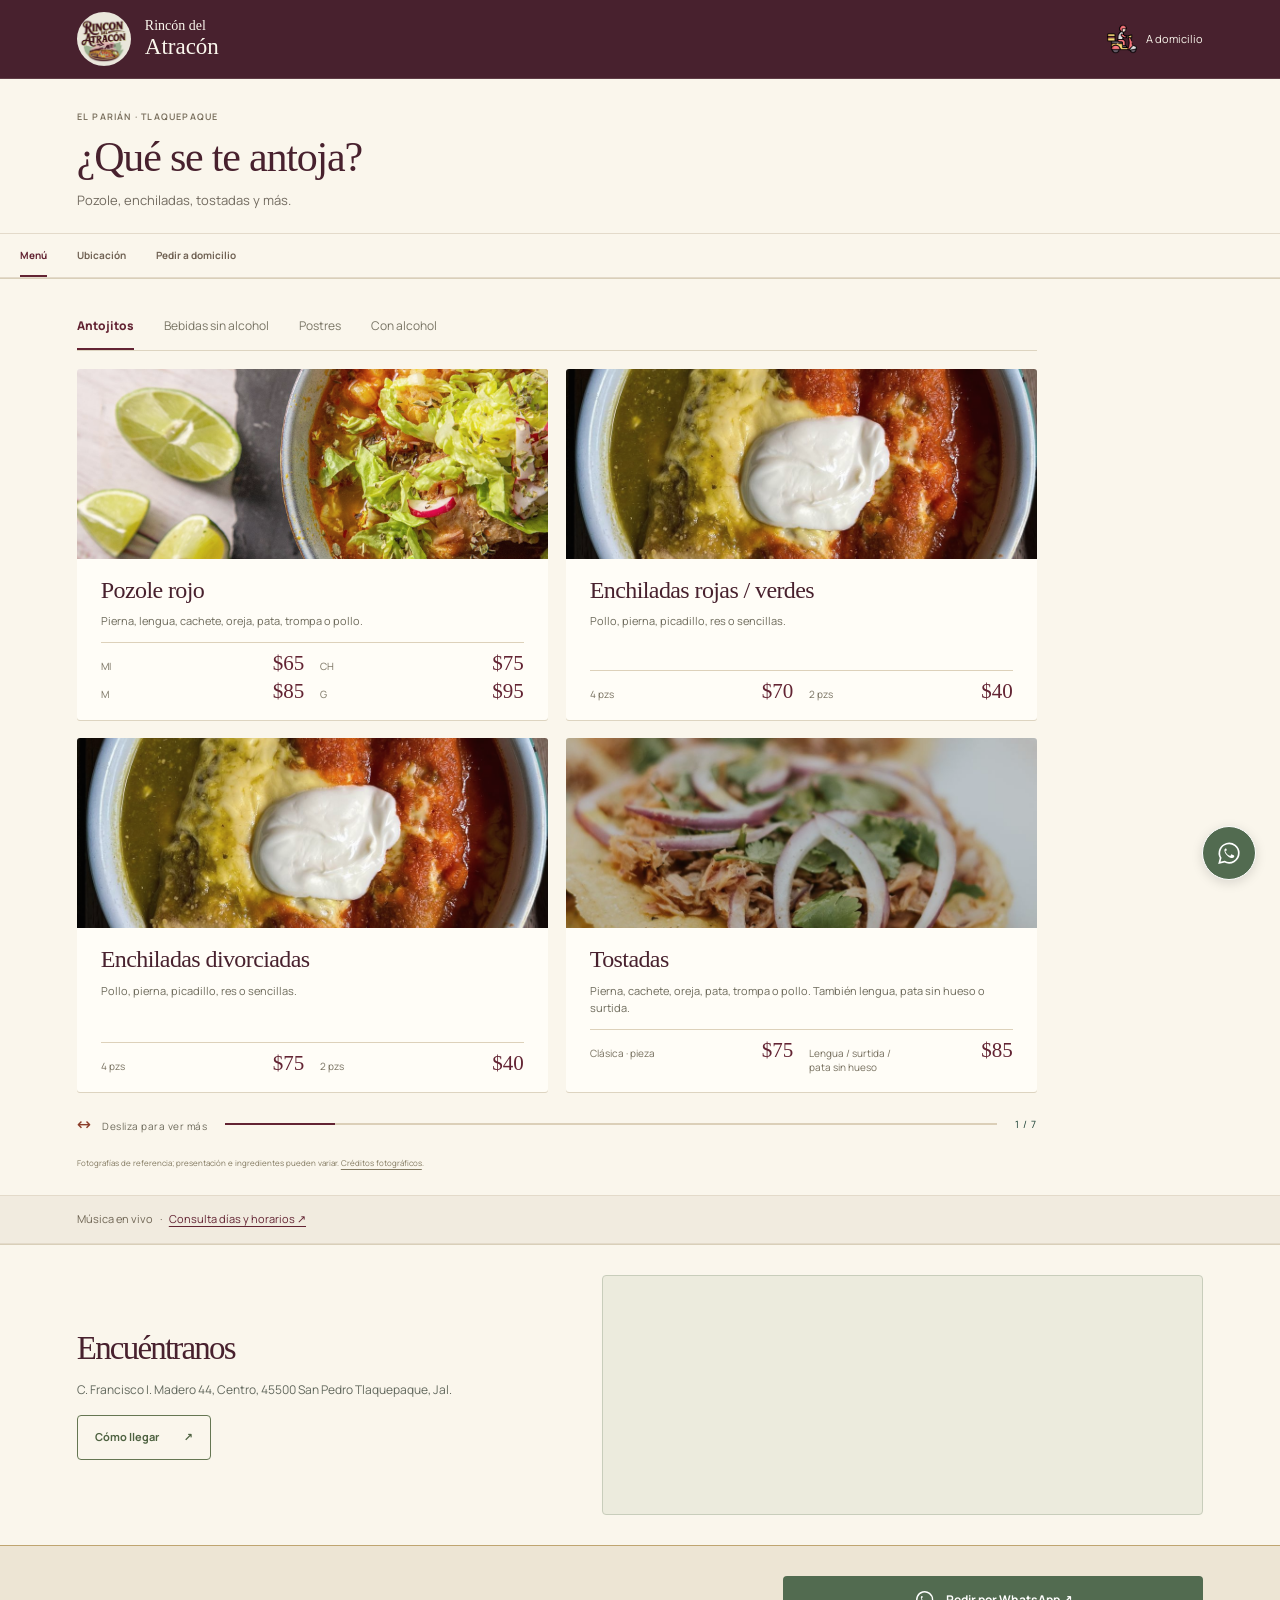
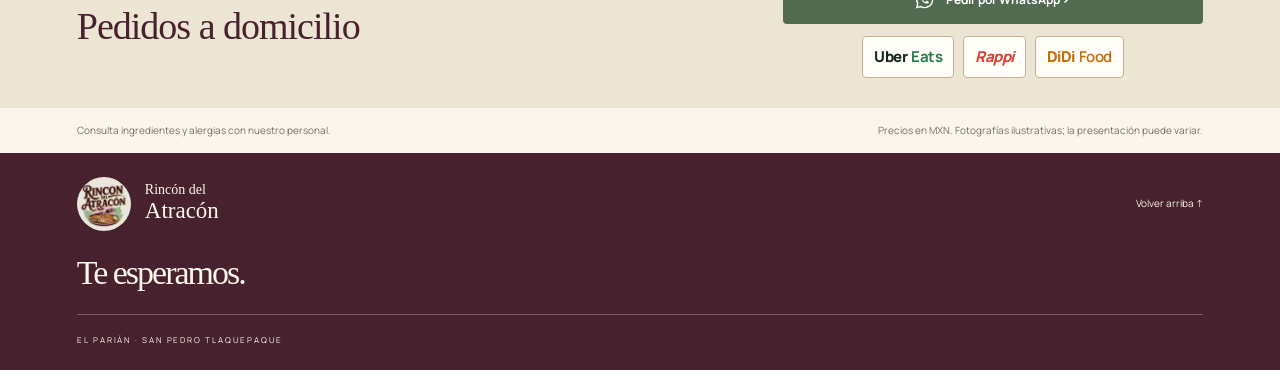
==== commit 0b2f334d: "Add files via upload" ====
--- a/index.html
+++ b/index.html
@@ -1,6 +1,2 @@
-<!doctype html><html lang="es-MX"><head><meta charset="utf-8"><meta name="viewport" content="width=device-width,initial-scale=1"><meta name="theme-color" content="#9a402b"><meta name="description" content="Rincón del Atracón, cenaduría en El Parián de San Pedro Tlaquepaque. Pozole, enchiladas, tostadas y una propuesta de música en vivo."><title>Rincón del Atracón · Una noche en El Parián</title><link rel="preload" href="assets/fonts/Manrope.ttf" as="font" type="font/ttf" crossorigin><link rel="stylesheet" href="styles.css"><link rel="stylesheet" href="parian.css?v=20261012-categorias"><link rel="stylesheet" href="carta.css?v=20261012-categorias"><link rel="preload" as="image" href="portada-parian.jpg"></head><body><header class="topbar"><a class="brand brand-rincon" href="#inicio" aria-label="Rincón del Atracón, inicio"><img class="logo-image" src="logo-rincon.png" alt="Rincón del Atracón" width="443" height="446"><span class="brand-name">Rincón del<br><strong>Atracón</strong></span></a><a class="delivery-top" href="#domicilio"><span class="delivery-icon"><img src="moto-sin-fondo.png" alt="" aria-hidden="true" width="505" height="513"></span>A domicilio <span>↗</span></a></header><main><section class="hero" id="inicio" aria-labelledby="hero-title"><div class="hero-copy"><p class="eyebrow">EL PARIÁN / SAN PEDRO TLAQUEPAQUE</p><h1 id="hero-title">Una buena cena.<br><span>Muy de aquí.</span></h1><p class="hero-description">Pozole, enchiladas y tostadas.<br>El sabor de Tlaquepaque, en tu mesa.</p><div class="hero-links"><a class="primary-link" href="#antojitos">Ver el menú <span>↓</span></a><span class="hero-side-note">TLAQUEPAQUE,<br>JALISCO.</span></div><a class="hero-music-link" href="#musica"><span class="tiny-note" aria-hidden="true">♫</span> El ambiente de El Parián <span>↗</span></a></div><div class="hero-visual"><figure class="hero-photo"><img src="assets/pozole.jpg" alt="Pozole con maíz, carne, rábano y lechuga; limones frescos al lado" width="1400" height="934" fetchpriority="high"><figcaption><span>EL CORAZÓN DE LA CASA</span><strong>Pozole.</strong></figcaption></figure><div class="hero-stamp logo-stamp" aria-hidden="true"><img src="logo-rincon.png" alt="" width="443" height="446"></div><span class="visual-index">01 / UNA MESA CON SABOR A JALISCO.</span></div></section></main><nav class="indice" aria-label="Secciones de la carta"><a href="#antojitos">Menú</a><a href="#musica">El ambiente</a><a href="#ubicacion">Ubicación</a><a href="#domicilio">Pedir a domicilio</a></nav><main><section class="catalog-section section-wrap" id="antojitos" aria-labelledby="titulo-antojitos"><div class="catalog-heading"><span class="numero">LA COCINA DEL RINCÓN</span><h2 id="titulo-antojitos">La carta<span>.</span></h2><p>Nuestros antojitos, bebidas y postres.<br>Cuatro antojos a la vista. Desliza para descubrir más.</p><span class="catalog-meta">PRECIOS EN MXN · ELIGE TU PORCIÓN</span></div><div class="catalog-card"><nav class="catalog-tabs" aria-label="Ir a una categoría de la carta"><a href="#menu-antojitos" data-category="antojitos" aria-current="true">Antojitos</a><a href="#menu-bebidas" data-category="bebidas">Bebidas sin alcohol</a><a href="#menu-postres" data-category="postres">Postres</a><a href="#menu-alcohol" data-category="alcohol">Con alcohol</a></nav><div class="catalog-scroll" tabindex="0" role="region" aria-label="Carrusel de platillos; desliza a izquierda o derecha, o usa las flechas del teclado"><div class="catalog-group catalog-all"><div class="catalog-page" data-category="antojitos" data-label="Antojitos" role="group" aria-label="Antojitos, grupo 1 de 3"><article class="catalog-row" data-category="antojitos" id="menu-antojitos"><img class="catalog-thumb" src="assets/pozole.jpg" alt="Fotografía de referencia de Pozole rojo" width="800" height="600" loading="lazy"><div class="catalog-dish"><h4>Pozole rojo</h4><p>Pierna, lengua, cachete, oreja, pata, trompa o pollo.</p><div class="real-prices"><span><small>MI</small><b>$65</b></span><span><small>CH</small><b>$75</b></span><span><small>M</small><b>$85</b></span><span><small>G</small><b>$95</b></span></div></div></article><article class="catalog-row" data-category="antojitos"><img class="catalog-thumb" src="assets/enchiladas.jpg" alt="Fotografía de referencia de Enchiladas rojas / verdes" width="800" height="600" loading="lazy"><div class="catalog-dish"><h4>Enchiladas rojas / verdes</h4><p>Pollo, pierna, picadillo, res o sencillas.</p><div class="real-prices"><span><small>4 pzs</small><b>$70</b></span><span><small>2 pzs</small><b>$40</b></span></div></div></article><article class="catalog-row" data-category="antojitos"><img class="catalog-thumb" src="assets/enchiladas.jpg" alt="Fotografía de referencia de Enchiladas divorciadas" width="800" height="600" loading="lazy"><div class="catalog-dish"><h4>Enchiladas divorciadas</h4><p>Pollo, pierna, picadillo, res o sencillas.</p><div class="real-prices"><span><small>4 pzs</small><b>$75</b></span><span><small>2 pzs</small><b>$40</b></span></div></div></article><article class="catalog-row" data-category="antojitos"><img class="catalog-thumb" src="assets/tostadas.jpg" alt="Fotografía de referencia de Tostadas" width="800" height="600" loading="lazy"><div class="catalog-dish"><h4>Tostadas</h4><p>Pierna, cachete, oreja, pata, trompa o pollo. También lengua, pata sin hueso o surtida.</p><div class="real-prices"><span><small>Clásica · pieza</small><b>$75</b></span><span><small>Lengua / surtida / pata sin hueso</small><b>$85</b></span></div></div></article></div><div class="catalog-page" data-category="antojitos" data-label="Antojitos" role="group" aria-label="Antojitos, grupo 2 de 3"><article class="catalog-row" data-category="antojitos"><img class="catalog-thumb" src="assets/gorditas.jpg" alt="Fotografía de referencia de Gorditas rellenas" width="800" height="600" loading="lazy"><div class="catalog-dish"><h4>Gorditas rellenas</h4><p>Pollo, pierna, picadillo, rajas, requesón, champiñones, chicharrón, papa o chorizo con papa.</p><div class="real-prices"><span><small>Por pieza</small><b>$25</b></span></div></div></article><article class="catalog-row" data-category="antojitos"><img class="catalog-thumb" src="assets/sopes.jpg" alt="Fotografía de referencia de Sopes" width="800" height="600" loading="lazy"><div class="catalog-dish"><h4>Sopes</h4><p>Pollo, pierna, picadillo, rajas, requesón, champiñones, chicharrón, papa o chorizo con papa.</p><div class="real-prices"><span><small>Por pieza</small><b>$25</b></span></div></div></article><article class="catalog-row" data-category="antojitos"><img class="catalog-thumb" src="assets/tacos.jpg" alt="Fotografía de referencia de Tacos dorados" width="800" height="600" loading="lazy"><div class="catalog-dish"><h4>Tacos dorados</h4><p>Pollo, pierna, picadillo, rajas, requesón, champiñones, chicharrón, papa o chorizo con papa.</p><div class="real-prices"><span><small>4 pzs</small><b>$70</b></span><span><small>2 pzs</small><b>$40</b></span></div></div></article><article class="catalog-row" data-category="antojitos"><img class="catalog-thumb" src="assets/flautas.jpg" alt="Fotografía de referencia de Flautas" width="800" height="600" loading="lazy"><div class="catalog-dish"><h4>Flautas</h4><p>Pollo, pierna, picadillo, rajas, requesón, champiñones, chicharrón, papa o chorizo con papa.</p><div class="real-prices"><span><small>2 pzs</small><b>$70</b></span><span><small>1 pza</small><b>$40</b></span></div></div></article></div><div class="catalog-page" data-category="antojitos" data-label="Antojitos" role="group" aria-label="Antojitos, grupo 3 de 3"><article class="catalog-row" data-category="antojitos"><img class="catalog-thumb" src="assets/quesadillas.jpg" alt="Fotografía de referencia de Quesadillas fritas" width="800" height="600" loading="lazy"><div class="catalog-dish"><h4>Quesadillas fritas</h4><p>Pollo, pierna, picadillo, rajas, requesón, champiñones, chicharrón, papa o chorizo con papa.</p><div class="real-prices"><span><small>Por pieza</small><b>$25</b></span></div></div></article></div><div class="catalog-page" data-category="bebidas" data-label="Bebidas sin alcohol" role="group" aria-label="Bebidas sin alcohol, grupo 1 de 1"><article class="catalog-row" data-category="bebidas" id="menu-bebidas"><img class="catalog-thumb" src="assets/agua-fresca.jpg" alt="Fotografía de referencia de Agua fresca de fruta natural" width="800" height="600" loading="lazy"><div class="catalog-dish"><h4>Agua fresca de fruta natural</h4><p>Pregunta por los sabores disponibles.</p><div class="real-prices"><span><small>500 ml</small><b>$25</b></span><span><small>1 litro</small><b>$35</b></span></div></div></article><article class="catalog-row" data-category="bebidas"><img class="catalog-thumb" src="assets/refresco.jpg" alt="Fotografía de referencia de Refrescos" width="800" height="600" loading="lazy"><div class="catalog-dish"><h4>Refrescos</h4><p>Presentación de 500 ml.</p><div class="real-prices"><span><small>500 ml</small><b>$25</b></span></div></div></article><article class="catalog-row" data-category="bebidas"><img class="catalog-thumb" src="assets/agua.jpg" alt="Fotografía de referencia de Agua natural" width="800" height="600" loading="lazy"><div class="catalog-dish"><h4>Agua natural</h4><div class="real-prices"><span><small>Precio</small><b>$20</b></span></div></div></article><article class="catalog-row" data-category="bebidas"><img class="catalog-thumb" src="assets/agua.jpg" alt="Fotografía de referencia de Agua mineral" width="800" height="600" loading="lazy"><div class="catalog-dish"><h4>Agua mineral</h4><div class="real-prices"><span><small>Precio</small><b>$30</b></span></div></div></article></div><div class="catalog-page" data-category="postres" data-label="Postres" role="group" aria-label="Postres, grupo 1 de 1"><article class="catalog-row" data-category="postres" id="menu-postres"><img class="catalog-thumb" src="assets/helados.jpg" alt="Fotografía de referencia de Helados" width="800" height="600" loading="lazy"><div class="catalog-dish"><h4>Helados</h4><p>Pregunta por los sabores disponibles.</p><div class="real-prices"><span><small>Precio</small><b>$60</b></span></div></div></article><article class="catalog-row" data-category="postres"><img class="catalog-thumb" src="assets/jericilla.jpg" alt="Fotografía de referencia de Jericallas" width="800" height="600" loading="lazy"><div class="catalog-dish"><h4>Jericallas</h4><p>Postre a base de leche, azúcar, huevo, canela y vainilla, con una capa de azúcar caramelizada en la parte superior.</p><div class="real-prices"><span><small>Precio</small><b>$30</b></span></div></div></article></div><div class="catalog-page" data-category="alcohol" data-label="Bebidas alcohólicas" role="group" aria-label="Bebidas alcohólicas, grupo 1 de 2"><article class="catalog-row" data-category="alcohol" id="menu-alcohol"><img class="catalog-thumb" src="assets/cheve.jpg" alt="Fotografía de referencia de Cerveza nacional" width="800" height="600" loading="lazy"><div class="catalog-dish"><h4>Cerveza nacional</h4><p>Consulta marcas, presentación y precio disponibles.</p><div class="real-prices"><span><small>Precio</small><b>Consultar</b></span></div></div></article><article class="catalog-row" data-category="alcohol"><img class="catalog-thumb" src="assets/michelada.jpg" alt="Fotografía de referencia de Michelada" width="800" height="600" loading="lazy"><div class="catalog-dish"><h4>Michelada</h4><p>Consulta presentación y precio.</p><div class="real-prices"><span><small>Precio</small><b>Consultar</b></span></div></div></article><article class="catalog-row" data-category="alcohol"><img class="catalog-thumb" src="assets/tequila.jpg" alt="Fotografía de referencia de Mezcal" width="800" height="600" loading="lazy"><div class="catalog-dish"><h4>Mezcal</h4><p>Consulta presentación y precio.</p><div class="real-prices"><span><small>Precio</small><b>Consultar</b></span></div></div></article><article class="catalog-row" data-category="alcohol"><img class="catalog-thumb" src="assets/tequila.jpg" alt="Fotografía de referencia de Tequila" width="800" height="600" loading="lazy"><div class="catalog-dish"><h4>Tequila</h4><p>Consulta presentación y precio.</p><div class="real-prices"><span><small>Precio</small><b>Consultar</b></span></div></div></article></div><div class="catalog-page" data-category="alcohol" data-label="Bebidas alcohólicas" role="group" aria-label="Bebidas alcohólicas, grupo 2 de 2"><article class="catalog-row" data-category="alcohol"><img class="catalog-thumb" src="assets/paloma.jpg" alt="Fotografía de referencia de Paloma" width="800" height="600" loading="lazy"><div class="catalog-dish"><h4>Paloma</h4><p>Consulta presentación y precio.</p><div class="real-prices"><span><small>Precio</small><b>Consultar</b></span></div></div></article><article class="catalog-row" data-category="alcohol"><img class="catalog-thumb" src="assets/margarita.jpg" alt="Fotografía de referencia de Margarita" width="800" height="600" loading="lazy"><div class="catalog-dish"><h4>Margarita</h4><p>Consulta presentación y precio.</p><div class="real-prices"><span><small>Precio</small><b>Consultar</b></span></div></div></article></div></div></div><div class="catalog-footer"><span>Desliza para ver más opciones ↓</span><span>Porción y precio a elegir</span></div></div><p class="catalog-photo-note">Fotografías de referencia; presentación e ingredientes pueden variar. <a href="creditos.html" target="_blank" rel="noopener">Créditos fotográficos</a>.</p></section><section class="music-section section-wrap" id="musica" aria-labelledby="titulo-musica"><div class="music-copy"><span class="numero">EL PARIÁN SE VIVE EN LA MESA</span><h2 id="titulo-musica">La mesa invita.<br><em>La música acompaña.</em></h2><p>Disfruta los sabores de casa y el ambiente de El Parián.</p><div class="live-label"><span class="live-dot" aria-hidden="true"></span>MÚSICA EN VIVO<span class="equalizer" aria-hidden="true"><i></i><i></i><i></i><i></i><i></i></span></div><a class="music-link" href="#domicilio">Consulta los días y horarios ↗</a></div><figure class="music-art music-art-refined"><div class="music-art-heading"><span>EL PARIÁN</span><span>SONIDOS DE JALISCO</span></div><img class="guitar-editorial" src="guitarra-editorial.svg" alt="Ilustración de una guitarra de madera con cuerdas y detalles dorados" width="360" height="420" loading="lazy"><figcaption>Una buena cena.<br><em>Una canción más.</em></figcaption></figure></section><section class="cheve-section section-wrap" id="cheve" aria-labelledby="titulo-cheve"><div class="cabecera"><span class="numero">03 / EL BRINDIS TAMBIÉN CUENTA</span><h2 id="titulo-cheve">Para acompañar<br><em>la conversación.</em></h2><p>Limón, sal y una plática que se alarga.</p></div>
-<div class="beer-stage"><img src="assets/cheve.jpg" alt="Detalle de una cerveza con espuma y condensación" width="1000" height="1500" loading="lazy"><span class="beer-note">BIEN<br><em>FRÍA.</em></span></div>
-<article class="platillo"><div class="nombre"><h3>Cerveza nacional</h3><span class="precio price-consult">Consultar</span></div><p>Pregunta por las opciones disponibles.</p></article>
-<article class="platillo"><div class="nombre"><h3>Michelada</h3><span class="precio price-consult">Consultar</span></div><p>Cerveza, limón, sal y salsas.</p></article>
-<aside class="maridaje"><span class="numero">PARA ACOMPAÑAR EL BRINDIS</span><p>Una cheve con tacos dorados.<br>Una michelada con tostadas.</p><a href="#antojitos">Conoce los antojitos ↗</a></aside><p class="consumo">Bebidas alcohólicas · Solo mayores de 18 años.<br>Disfruta con moderación. Si tomas, no manejes.</p></section><section class="map-section section-wrap" id="ubicacion" aria-labelledby="titulo-ubicacion"><div class="map-copy"><span class="numero">NOS VEMOS EN LA MESA</span><h2 id="titulo-ubicacion">AQUÍ EMPIEZA<br><em>LA BUENA CENA.</em></h2><p id="map-address">El Parián · San Pedro Tlaquepaque, Jalisco.</p><p class="map-status" id="map-status">La ubicación exacta del local está pendiente de confirmar.</p><a class="map-directions" id="map-directions" href="#map-preview">Cómo llegar <span>↗</span></a></div><div class="map-preview" id="map-preview"><div class="map-placeholder" id="map-placeholder"><div class="map-streets" aria-hidden="true"></div><svg class="map-pin" viewBox="0 0 64 80" fill="none" aria-hidden="true"><path d="M32 72C24 61 9 43 9 29a23 23 0 0 1 46 0c0 14-15 32-23 43Z" fill="#15574d" stroke="#fff5e4" stroke-width="3"/><circle cx="32" cy="29" r="8" fill="#efc879"/></svg><div class="map-placeholder-label"><strong>Ubicación del negocio</strong><span>El mapa se activará al confirmar la dirección.</span></div><span class="map-provider">Espacio preparado para Google Maps</span></div></div></section><section class="delivery section-wrap delivery-compact" id="domicilio" aria-labelledby="titulo-domicilio"><h2 id="titulo-domicilio">Pedidos a domicilio</h2><div class="delivery-action"><a class="whatsapp" data-whatsapp href="#contacto-pendiente"><span class="button-icon"><svg viewBox="0 0 32 32" fill="none" aria-hidden="true"><path d="M27 15.5A11.5 11.5 0 0 1 10 25.6L4 27l1.5-5.8A11.5 11.5 0 1 1 27 15.5Z" stroke="currentColor" stroke-width="2"/><path d="M11 10c-3 2 1 9 6 11 3 1 6-1 4-3l-3-1-1 2c-3-1-5-3-6-6l2-1-1-2Z" fill="currentColor"/></svg></span> Pedir por WhatsApp ↗</a><div class="platform-list" aria-label="Plataformas de entrega disponibles"><span class="platform-uber">Uber <b>Eats</b></span><span class="platform-rappi">Rappi</span><span class="platform-didi">DiDi <b>Food</b></span></div><p id="contacto-pendiente" class="contact-note" hidden></p></div></section><div class="aviso"><p>Consulta ingredientes y alergias con nuestro personal.</p><p>Precios en MXN. Fotografías ilustrativas; la presentación puede variar.</p></div></main><footer><div class="footer-row"><a class="brand brand-rincon" href="#inicio" aria-label="Rincón del Atracón, inicio"><img class="logo-image" src="logo-rincon.png" alt="Rincón del Atracón" width="443" height="446"><span class="brand-name">Rincón del<br><strong>Atracón</strong></span></a><a class="back-top" href="#inicio">Volver arriba ↑</a></div><p class="footer-message">Nos vemos<br><em>en la mesa.</em></p><div class="footer-bottom"><span>EL PARIÁN · SAN PEDRO TLAQUEPAQUE</span><span>CENA. MÚSICA. TLAQUEPAQUE.</span></div></footer><a class="whatsapp-float" data-whatsapp href="#contacto-pendiente" aria-label="WhatsApp del negocio, número pendiente" title="WhatsApp"><svg viewBox="0 0 32 32" fill="none" aria-hidden="true"><path d="M27 15.5A11.5 11.5 0 0 1 10 25.6L4 27l1.5-5.8A11.5 11.5 0 1 1 27 15.5Z" stroke="currentColor" stroke-width="2"/><path d="M11 10c-3 2 1 9 6 11 3 1 6-1 4-3l-3-1-1 2c-3-1-5-3-6-6l2-1-1-2Z" fill="currentColor"/></svg></a><div class="reading-progress" aria-hidden="true"></div><script src="config.js?v=20261012-categorias"></script><script src="experience.js?v=20261012-categorias"></script><script src="menu.js?v=20261012-categorias"></script><script src="map.js"></script></body></html>
+<!doctype html><html lang="es-MX"><head><meta charset="utf-8"><meta name="viewport" content="width=device-width,initial-scale=1"><meta name="theme-color" content="#48212e"><meta name="description" content="Rincón del Atracón, cenaduría en El Parián de San Pedro Tlaquepaque. Consulta nuestros platillos, bebidas y postres. Pedidos a domicilio por WhatsApp."><title>Rincón del Atracón · Menú en El Parián</title><link rel="preload" href="assets/fonts/Manrope.ttf" as="font" type="font/ttf" crossorigin><link rel="stylesheet" href="styles.css"><link rel="stylesheet" href="parian.css?v=20261019-directo"><link rel="stylesheet" href="carta.css?v=20261019-directo"></head><body><header class="topbar"><a class="brand brand-rincon" href="#inicio" aria-label="Rincón del Atracón, inicio"><img class="logo-image" src="logo-rincon.png" alt="Rincón del Atracón" width="443" height="446"><span class="brand-name">Rincón del<br><strong>Atracón</strong></span></a><a class="delivery-top" href="#domicilio"><span class="delivery-icon"><img src="moto-sin-fondo.png" alt="" aria-hidden="true" width="505" height="513"></span>A domicilio <span>↗</span></a></header><main><section class="menu-intro" id="inicio" aria-labelledby="hero-title"><p class="eyebrow">EL PARIÁN · TLAQUEPAQUE</p><h1 id="hero-title">¿Qué se te antoja?</h1><p>Pozole, enchiladas, tostadas y más.</p></section><nav class="indice" aria-label="Secciones de la carta"><a href="#antojitos">Menú</a><a href="#ubicacion">Ubicación</a><a href="#domicilio">Pedir a domicilio</a></nav><section class="catalog-section section-wrap" id="antojitos" aria-labelledby="titulo-antojitos"><div class="catalog-heading catalog-heading-simple"><h2 id="titulo-antojitos" class="visually-hidden">Menú de platillos, bebidas y postres</h2></div><div class="catalog-card"><nav class="catalog-tabs" aria-label="Ir a una categoría de la carta"><a href="#menu-antojitos" data-category="antojitos" aria-current="true">Antojitos</a><a href="#menu-bebidas" data-category="bebidas">Bebidas sin alcohol</a><a href="#menu-postres" data-category="postres">Postres</a><a href="#menu-alcohol" data-category="alcohol">Con alcohol</a></nav><div class="catalog-scroll" tabindex="0" role="region" aria-label="Carrusel de platillos; desliza a izquierda o derecha, o usa las flechas del teclado"><div class="catalog-group catalog-all"><div class="catalog-page" data-category="antojitos" data-label="Antojitos" role="group" aria-label="Antojitos, grupo 1 de 3"><article class="catalog-row" data-category="antojitos" id="menu-antojitos"><img class="catalog-thumb" src="assets/pozole.jpg" alt="Fotografía de referencia de Pozole rojo" width="800" height="600" loading="lazy"><div class="catalog-dish"><h4>Pozole rojo</h4><p>Pierna, lengua, cachete, oreja, pata, trompa o pollo.</p><div class="real-prices"><span><small>MI</small><b>$65</b></span><span><small>CH</small><b>$75</b></span><span><small>M</small><b>$85</b></span><span><small>G</small><b>$95</b></span></div></div></article><article class="catalog-row" data-category="antojitos"><img class="catalog-thumb" src="assets/enchiladas.jpg" alt="Fotografía de referencia de Enchiladas rojas / verdes" width="800" height="600" loading="lazy"><div class="catalog-dish"><h4>Enchiladas rojas / verdes</h4><p>Pollo, pierna, picadillo, res o sencillas.</p><div class="real-prices"><span><small>4 pzs</small><b>$70</b></span><span><small>2 pzs</small><b>$40</b></span></div></div></article><article class="catalog-row" data-category="antojitos"><img class="catalog-thumb" src="assets/enchiladas.jpg" alt="Fotografía de referencia de Enchiladas divorciadas" width="800" height="600" loading="lazy"><div class="catalog-dish"><h4>Enchiladas divorciadas</h4><p>Pollo, pierna, picadillo, res o sencillas.</p><div class="real-prices"><span><small>4 pzs</small><b>$75</b></span><span><small>2 pzs</small><b>$40</b></span></div></div></article><article class="catalog-row" data-category="antojitos"><img class="catalog-thumb" src="assets/tostadas.jpg" alt="Fotografía de referencia de Tostadas" width="800" height="600" loading="lazy"><div class="catalog-dish"><h4>Tostadas</h4><p>Pierna, cachete, oreja, pata, trompa o pollo. También lengua, pata sin hueso o surtida.</p><div class="real-prices"><span><small>Clásica · pieza</small><b>$75</b></span><span><small>Lengua / surtida / pata sin hueso</small><b>$85</b></span></div></div></article></div><div class="catalog-page" data-category="antojitos" data-label="Antojitos" role="group" aria-label="Antojitos, grupo 2 de 3"><article class="catalog-row" data-category="antojitos"><img class="catalog-thumb" src="assets/gorditas.jpg" alt="Fotografía de referencia de Gorditas rellenas" width="800" height="600" loading="lazy"><div class="catalog-dish"><h4>Gorditas rellenas</h4><p>Pollo, pierna, picadillo, rajas, requesón, champiñones, chicharrón, papa o chorizo con papa.</p><div class="real-prices"><span><small>Por pieza</small><b>$25</b></span></div></div></article><article class="catalog-row" data-category="antojitos"><img class="catalog-thumb" src="assets/sopes.jpg" alt="Fotografía de referencia de Sopes" width="800" height="600" loading="lazy"><div class="catalog-dish"><h4>Sopes</h4><p>Pollo, pierna, picadillo, rajas, requesón, champiñones, chicharrón, papa o chorizo con papa.</p><div class="real-prices"><span><small>Por pieza</small><b>$25</b></span></div></div></article><article class="catalog-row" data-category="antojitos"><img class="catalog-thumb" src="assets/tacos.jpg" alt="Fotografía de referencia de Tacos dorados" width="800" height="600" loading="lazy"><div class="catalog-dish"><h4>Tacos dorados</h4><p>Pollo, pierna, picadillo, rajas, requesón, champiñones, chicharrón, papa o chorizo con papa.</p><div class="real-prices"><span><small>4 pzs</small><b>$70</b></span><span><small>2 pzs</small><b>$40</b></span></div></div></article><article class="catalog-row" data-category="antojitos"><img class="catalog-thumb" src="assets/flautas.jpg" alt="Fotografía de referencia de Flautas" width="800" height="600" loading="lazy"><div class="catalog-dish"><h4>Flautas</h4><p>Pollo, pierna, picadillo, rajas, requesón, champiñones, chicharrón, papa o chorizo con papa.</p><div class="real-prices"><span><small>2 pzs</small><b>$70</b></span><span><small>1 pza</small><b>$40</b></span></div></div></article></div><div class="catalog-page" data-category="antojitos" data-label="Antojitos" role="group" aria-label="Antojitos, grupo 3 de 3"><article class="catalog-row" data-category="antojitos"><img class="catalog-thumb" src="assets/quesadillas.jpg" alt="Fotografía de referencia de Quesadillas fritas" width="800" height="600" loading="lazy"><div class="catalog-dish"><h4>Quesadillas fritas</h4><p>Pollo, pierna, picadillo, rajas, requesón, champiñones, chicharrón, papa o chorizo con papa.</p><div class="real-prices"><span><small>Por pieza</small><b>$25</b></span></div></div></article></div><div class="catalog-page" data-category="bebidas" data-label="Bebidas sin alcohol" role="group" aria-label="Bebidas sin alcohol, grupo 1 de 1"><article class="catalog-row" data-category="bebidas" id="menu-bebidas"><img class="catalog-thumb" src="assets/agua-fresca.jpg" alt="Fotografía de referencia de Agua fresca de fruta natural" width="800" height="600" loading="lazy"><div class="catalog-dish"><h4>Agua fresca de fruta natural</h4><p>Pregunta por los sabores disponibles.</p><div class="real-prices"><span><small>500 ml</small><b>$25</b></span><span><small>1 litro</small><b>$35</b></span></div></div></article><article class="catalog-row" data-category="bebidas"><img class="catalog-thumb" src="assets/refresco.jpg" alt="Fotografía de referencia de Refrescos" width="800" height="600" loading="lazy"><div class="catalog-dish"><h4>Refrescos</h4><p>Presentación de 500 ml.</p><div class="real-prices"><span><small>500 ml</small><b>$25</b></span></div></div></article><article class="catalog-row" data-category="bebidas"><img class="catalog-thumb" src="assets/agua.jpg" alt="Fotografía de referencia de Agua natural" width="800" height="600" loading="lazy"><div class="catalog-dish"><h4>Agua natural</h4><div class="real-prices"><span><small>Precio</small><b>$20</b></span></div></div></article><article class="catalog-row" data-category="bebidas"><img class="catalog-thumb" src="assets/agua.jpg" alt="Fotografía de referencia de Agua mineral" width="800" height="600" loading="lazy"><div class="catalog-dish"><h4>Agua mineral</h4><div class="real-prices"><span><small>Precio</small><b>$30</b></span></div></div></article></div><div class="catalog-page" data-category="postres" data-label="Postres" role="group" aria-label="Postres, grupo 1 de 1"><article class="catalog-row" data-category="postres" id="menu-postres"><img class="catalog-thumb" src="assets/helados.jpg" alt="Fotografía de referencia de Helados" width="800" height="600" loading="lazy"><div class="catalog-dish"><h4>Helados</h4><p>Pregunta por los sabores disponibles.</p><div class="real-prices"><span><small>Precio</small><b>$60</b></span></div></div></article><article class="catalog-row" data-category="postres"><img class="catalog-thumb" src="assets/jericilla.jpg" alt="Fotografía de referencia de Jericallas" width="800" height="600" loading="lazy"><div class="catalog-dish"><h4>Jericallas</h4><p>Postre a base de leche, azúcar, huevo, canela y vainilla, con una capa de azúcar caramelizada en la parte superior.</p><div class="real-prices"><span><small>Precio</small><b>$30</b></span></div></div></article></div><div class="catalog-page" data-category="alcohol" data-label="Bebidas alcohólicas" role="group" aria-label="Bebidas alcohólicas, grupo 1 de 2"><article class="catalog-row" data-category="alcohol" id="menu-alcohol"><img class="catalog-thumb" src="assets/cheve.jpg" alt="Fotografía de referencia de Cerveza nacional" width="800" height="600" loading="lazy"><div class="catalog-dish"><h4>Cerveza nacional</h4><p>Consulta marcas, presentación y precio disponibles.</p><div class="real-prices"><span><small>Precio</small><b>Consultar</b></span></div></div></article><article class="catalog-row" data-category="alcohol"><img class="catalog-thumb" src="assets/michelada.jpg" alt="Fotografía de referencia de Michelada" width="800" height="600" loading="lazy"><div class="catalog-dish"><h4>Michelada</h4><p>Consulta presentación y precio.</p><div class="real-prices"><span><small>Precio</small><b>Consultar</b></span></div></div></article><article class="catalog-row" data-category="alcohol"><img class="catalog-thumb" src="assets/tequila.jpg" alt="Fotografía de referencia de Mezcal" width="800" height="600" loading="lazy"><div class="catalog-dish"><h4>Mezcal</h4><p>Consulta presentación y precio.</p><div class="real-prices"><span><small>Precio</small><b>Consultar</b></span></div></div></article><article class="catalog-row" data-category="alcohol"><img class="catalog-thumb" src="assets/tequila.jpg" alt="Fotografía de referencia de Tequila" width="800" height="600" loading="lazy"><div class="catalog-dish"><h4>Tequila</h4><p>Consulta presentación y precio.</p><div class="real-prices"><span><small>Precio</small><b>Consultar</b></span></div></div></article></div><div class="catalog-page" data-category="alcohol" data-label="Bebidas alcohólicas" role="group" aria-label="Bebidas alcohólicas, grupo 2 de 2"><article class="catalog-row" data-category="alcohol"><img class="catalog-thumb" src="assets/paloma.jpg" alt="Fotografía de referencia de Paloma" width="800" height="600" loading="lazy"><div class="catalog-dish"><h4>Paloma</h4><p>Consulta presentación y precio.</p><div class="real-prices"><span><small>Precio</small><b>Consultar</b></span></div></div></article><article class="catalog-row" data-category="alcohol"><img class="catalog-thumb" src="assets/margarita.jpg" alt="Fotografía de referencia de Margarita" width="800" height="600" loading="lazy"><div class="catalog-dish"><h4>Margarita</h4><p>Consulta presentación y precio.</p><div class="real-prices"><span><small>Precio</small><b>Consultar</b></span></div></div></article></div></div></div><div class="catalog-footer"><span>Desliza para ver más opciones ↓</span><span>Porción y precio a elegir</span></div></div><p class="catalog-photo-note">Fotografías de referencia; presentación e ingredientes pueden variar. <a href="creditos.html" target="_blank" rel="noopener">Créditos fotográficos</a>.</p></section><p class="music-inline">Música en vivo <span>·</span> <a href="#domicilio">Consulta días y horarios ↗</a></p><section class="map-section section-wrap" id="ubicacion" aria-labelledby="titulo-ubicacion"><div class="map-copy"><span class="numero">NOS VEMOS EN LA MESA</span><h2 id="titulo-ubicacion">Encuéntranos</h2><p id="map-address">El Parián · San Pedro Tlaquepaque, Jalisco.</p><p class="map-status" id="map-status">La ubicación exacta del local está pendiente de confirmar.</p><a class="map-directions" id="map-directions" href="#map-preview">Cómo llegar <span>↗</span></a></div><div class="map-preview" id="map-preview"><div class="map-placeholder" id="map-placeholder"><div class="map-streets" aria-hidden="true"></div><svg class="map-pin" viewBox="0 0 64 80" fill="none" aria-hidden="true"><path d="M32 72C24 61 9 43 9 29a23 23 0 0 1 46 0c0 14-15 32-23 43Z" fill="#15574d" stroke="#fff5e4" stroke-width="3"/><circle cx="32" cy="29" r="8" fill="#efc879"/></svg><div class="map-placeholder-label"><strong>Ubicación del negocio</strong><span>El mapa se activará al confirmar la dirección.</span></div><span class="map-provider">Espacio preparado para Google Maps</span></div></div></section><section class="delivery section-wrap delivery-compact" id="domicilio" aria-labelledby="titulo-domicilio"><h2 id="titulo-domicilio">Pedidos a domicilio</h2><div class="delivery-action"><a class="whatsapp" data-whatsapp href="#contacto-pendiente"><span class="button-icon"><svg viewBox="0 0 32 32" fill="none" aria-hidden="true"><path d="M27 15.5A11.5 11.5 0 0 1 10 25.6L4 27l1.5-5.8A11.5 11.5 0 1 1 27 15.5Z" stroke="currentColor" stroke-width="2"/><path d="M11 10c-3 2 1 9 6 11 3 1 6-1 4-3l-3-1-1 2c-3-1-5-3-6-6l2-1-1-2Z" fill="currentColor"/></svg></span> Pedir por WhatsApp ↗</a><div class="platform-list" aria-label="Plataformas de entrega disponibles"><span class="platform-uber">Uber <b>Eats</b></span><span class="platform-rappi">Rappi</span><span class="platform-didi">DiDi <b>Food</b></span></div><p id="contacto-pendiente" class="contact-note" hidden></p></div></section><div class="aviso"><p>Consulta ingredientes y alergias con nuestro personal.</p><p>Precios en MXN. Fotografías ilustrativas; la presentación puede variar.</p></div></main><footer><div class="footer-row"><a class="brand brand-rincon" href="#inicio" aria-label="Rincón del Atracón, inicio"><img class="logo-image" src="logo-rincon.png" alt="Rincón del Atracón" width="443" height="446"><span class="brand-name">Rincón del<br><strong>Atracón</strong></span></a><a class="back-top" href="#inicio">Volver arriba ↑</a></div><p class="footer-message">Te esperamos.</p><div class="footer-bottom"><span>EL PARIÁN · SAN PEDRO TLAQUEPAQUE</span><span>CENA. MÚSICA. TLAQUEPAQUE.</span></div></footer><a class="whatsapp-float" data-whatsapp href="#contacto-pendiente" aria-label="WhatsApp del negocio, número pendiente" title="WhatsApp"><svg viewBox="0 0 32 32" fill="none" aria-hidden="true"><path d="M27 15.5A11.5 11.5 0 0 1 10 25.6L4 27l1.5-5.8A11.5 11.5 0 1 1 27 15.5Z" stroke="currentColor" stroke-width="2"/><path d="M11 10c-3 2 1 9 6 11 3 1 6-1 4-3l-3-1-1 2c-3-1-5-3-6-6l2-1-1-2Z" fill="currentColor"/></svg></a><div class="reading-progress" aria-hidden="true"></div><script src="config.js?v=20261019-directo"></script><script src="experience.js?v=20261019-directo"></script><script src="menu.js?v=20261019-directo"></script><script src="map.js"></script></body></html>
 
--- a/carta.css
+++ b/carta.css
@@ -44,3 +44,6 @@
 @media(max-width:650px){.music-section h2{font-size:36px;line-height:1.12}.music-section .music-art-refined{max-width:300px;padding:23px 24px 24px;width:100%;border-radius:4px}.music-art-refined .music-art-heading{font-size:6px;letter-spacing:.8px}.music-art-refined .guitar-editorial{height:210px;margin:9px 0 4px}.music-art-refined figcaption{font-size:21px}.music-copy>p{font-size:12px}}
 .catalog-section .catalog-page[data-category="alcohol"] .real-prices{grid-template-columns:1fr}.catalog-section .catalog-page[data-category="alcohol"] .real-prices b{font-size:16px}.catalog-section .catalog-page[data-category="alcohol"] .real-prices small{font-size:9px}
 @media(max-width:650px){.catalog-tabs{gap:16px;scrollbar-width:none}.catalog-tabs a{font-size:10px}.carta-position{letter-spacing:0;font-size:9px}}
+/* Carta directa: la comida primero. */
+.visually-hidden{position:absolute!important;width:1px!important;height:1px!important;padding:0!important;margin:-1px!important;overflow:hidden!important;clip-path:inset(50%)!important;white-space:nowrap!important;border:0!important}.delivery-top .delivery-icon img{transform:scaleX(-1)}.topbar{padding-top:12px;padding-bottom:12px}.brand-rincon .logo-image{width:54px;height:54px}.brand-rincon .brand-name{font-size:14px}.brand-name strong{font-size:23px}.menu-intro{padding:30px 6vw 22px;background:#faf6ec;color:#48212e}.menu-intro .eyebrow{color:#7a705e;font-size:9px;letter-spacing:1.2px}.menu-intro h1{font:normal 42px/1.12 Georgia,serif;letter-spacing:-1.2px;margin:10px 0 8px}.menu-intro>p:last-child{font-size:13px;color:#726b60}.indice{justify-content:flex-start;gap:30px;border-top:1px solid #e3daca;border-bottom:1px solid #e3daca;position:sticky;top:0;z-index:20;padding-top:0;padding-bottom:0}.indice a{padding:13px 0}.catalog-section{padding-top:24px;padding-bottom:26px}.catalog-heading.catalog-heading-simple{margin:0;padding:0}.catalog-tabs{margin-bottom:18px}.catalog-section .catalog-page .catalog-row:before{display:none}.catalog-section .catalog-page .catalog-dish p{line-height:1.6}.music-inline{margin:0;padding:14px 6vw;border-top:1px solid #e3daca;border-bottom:1px solid #e3daca;font-size:11px;line-height:1.7;color:#706655;background:#f1ebdf}.music-inline span{margin:0 5px}.music-inline a{color:#632433;text-underline-offset:3px}.map-section{padding-top:30px;padding-bottom:30px;gap:25px}.map-section .numero{display:none}.map-section h2{font-size:33px;margin:0 0 13px}.map-preview{height:240px}.map-status{display:none}.map-directions{margin-top:15px}.map-copy>p{font-size:12px}.footer-message{font-size:34px;line-height:1.15;margin:22px 0}footer{padding-top:24px}.footer-bottom span:last-child{display:none}.motion-ready .reveal{opacity:1;transform:none;transition:none}
+@media(max-width:650px){.topbar{padding:11px 18px}.brand-rincon .logo-image{width:47px;height:47px}.brand-rincon .brand-name{font-size:12px}.brand-name strong{font-size:19px}.menu-intro{padding:22px 18px 18px}.menu-intro h1{font-size:32px;letter-spacing:-.6px;margin:8px 0}.menu-intro>p:last-child{font-size:11px}.menu-intro .eyebrow{font-size:7px}.indice{gap:25px;padding-left:18px;padding-right:18px}.indice a{font-size:10px;padding:12px 0}.catalog-section{padding:18px 18px 24px}.catalog-tabs{gap:16px;margin-bottom:14px}.catalog-tabs a{font-size:10px;padding:9px 0}.catalog-section .catalog-page .catalog-dish p{font-size:11px;line-height:1.5}.catalog-section .catalog-page .catalog-thumb{height:102px}.catalog-section .catalog-page .catalog-dish h4{font-size:18px}.catalog-photo-note{margin-top:12px}.music-inline{padding:13px 18px;font-size:10px}.map-section{padding:26px 18px}.map-section h2{font-size:29px}.map-preview{height:205px;margin-top:18px}.delivery.delivery-compact{padding:24px 18px}.delivery-compact h2{font-size:28px}.footer-message{font-size:31px;margin:20px 0}.catalog-section .catalog-page .real-prices b{font-size:18px}}
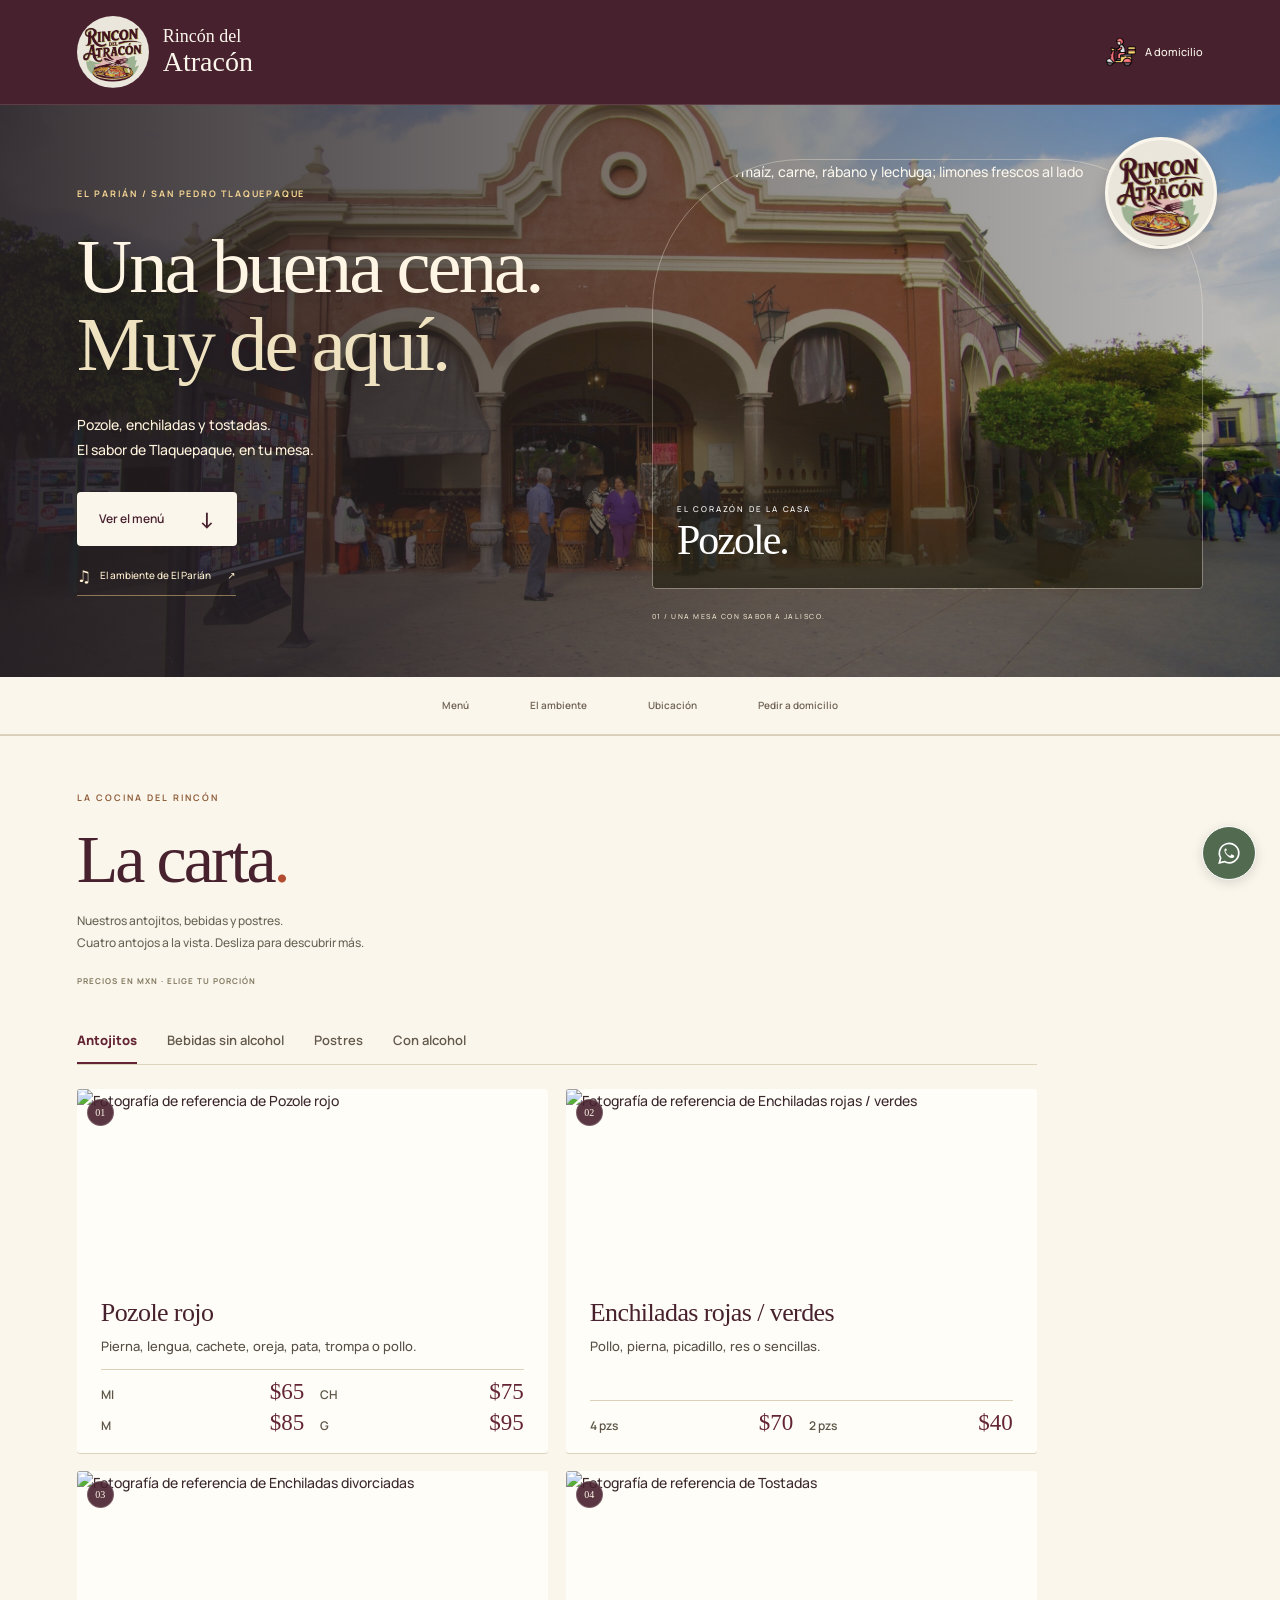
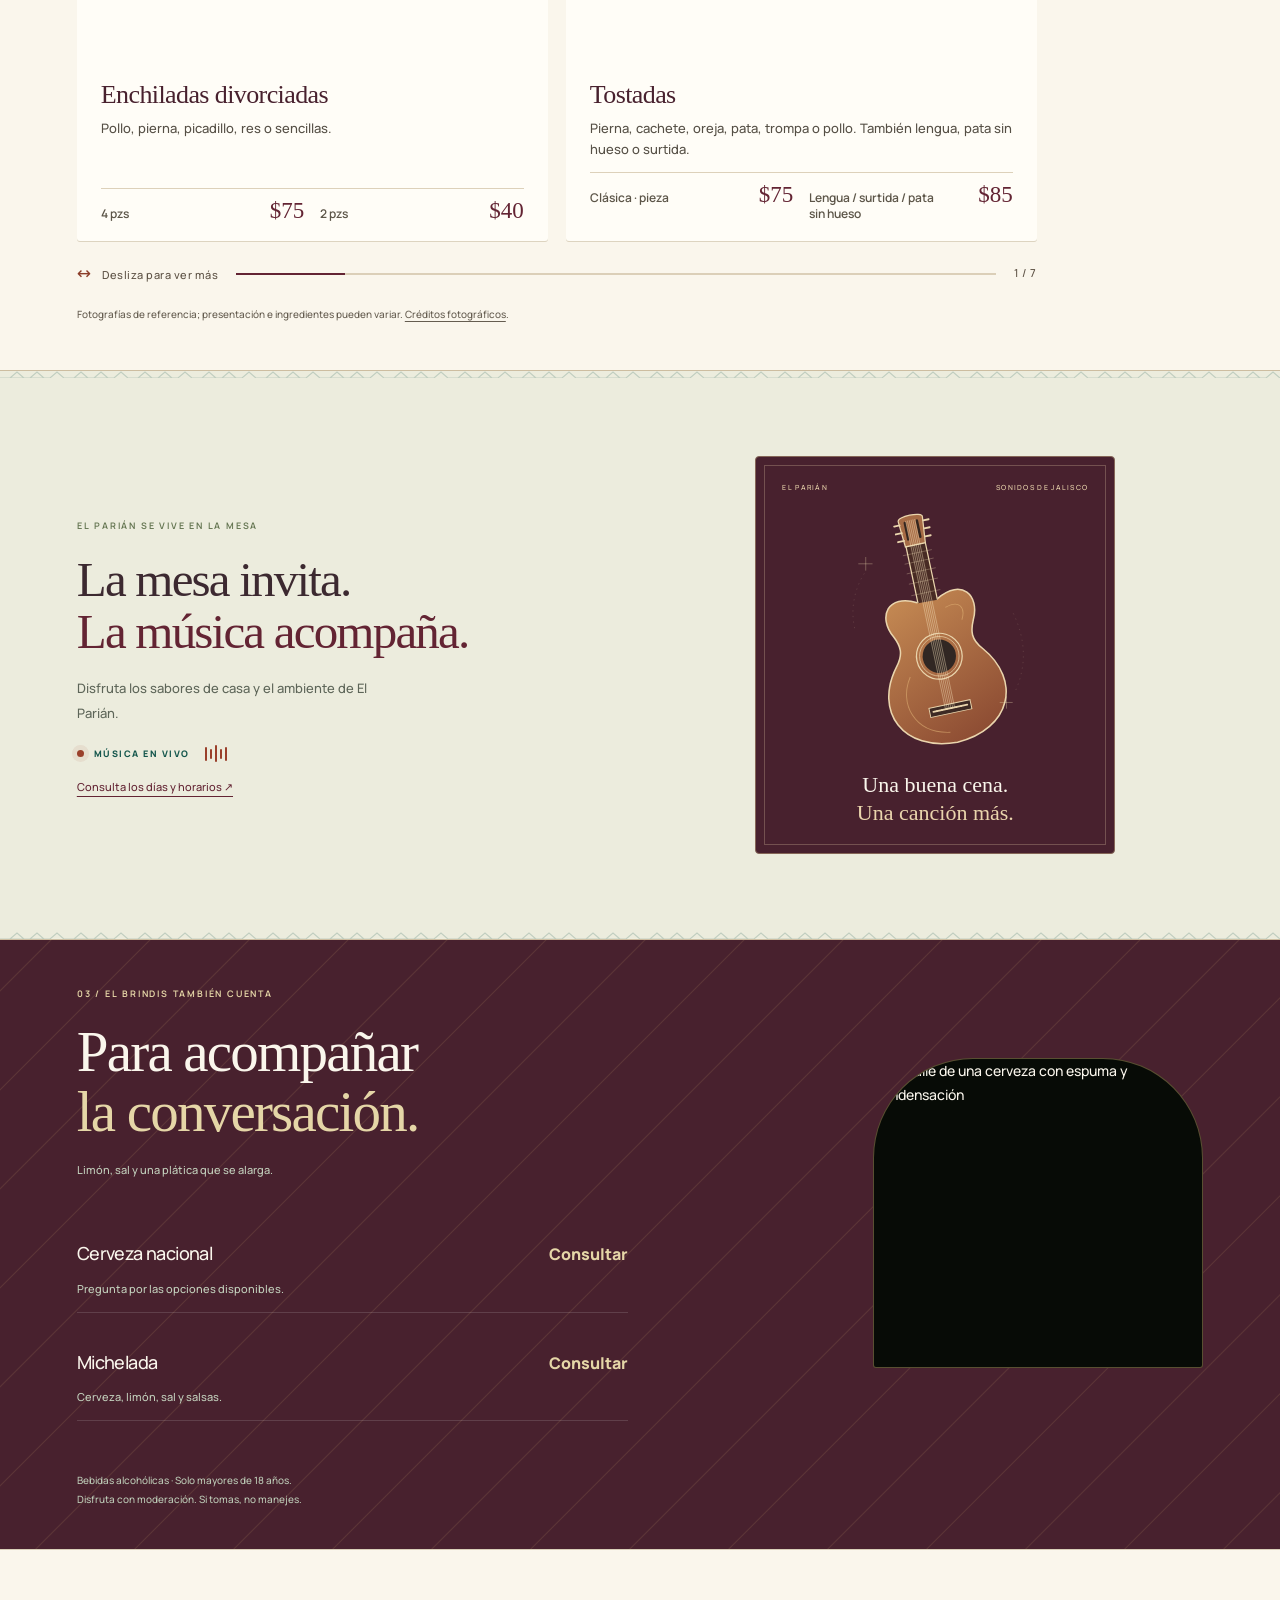
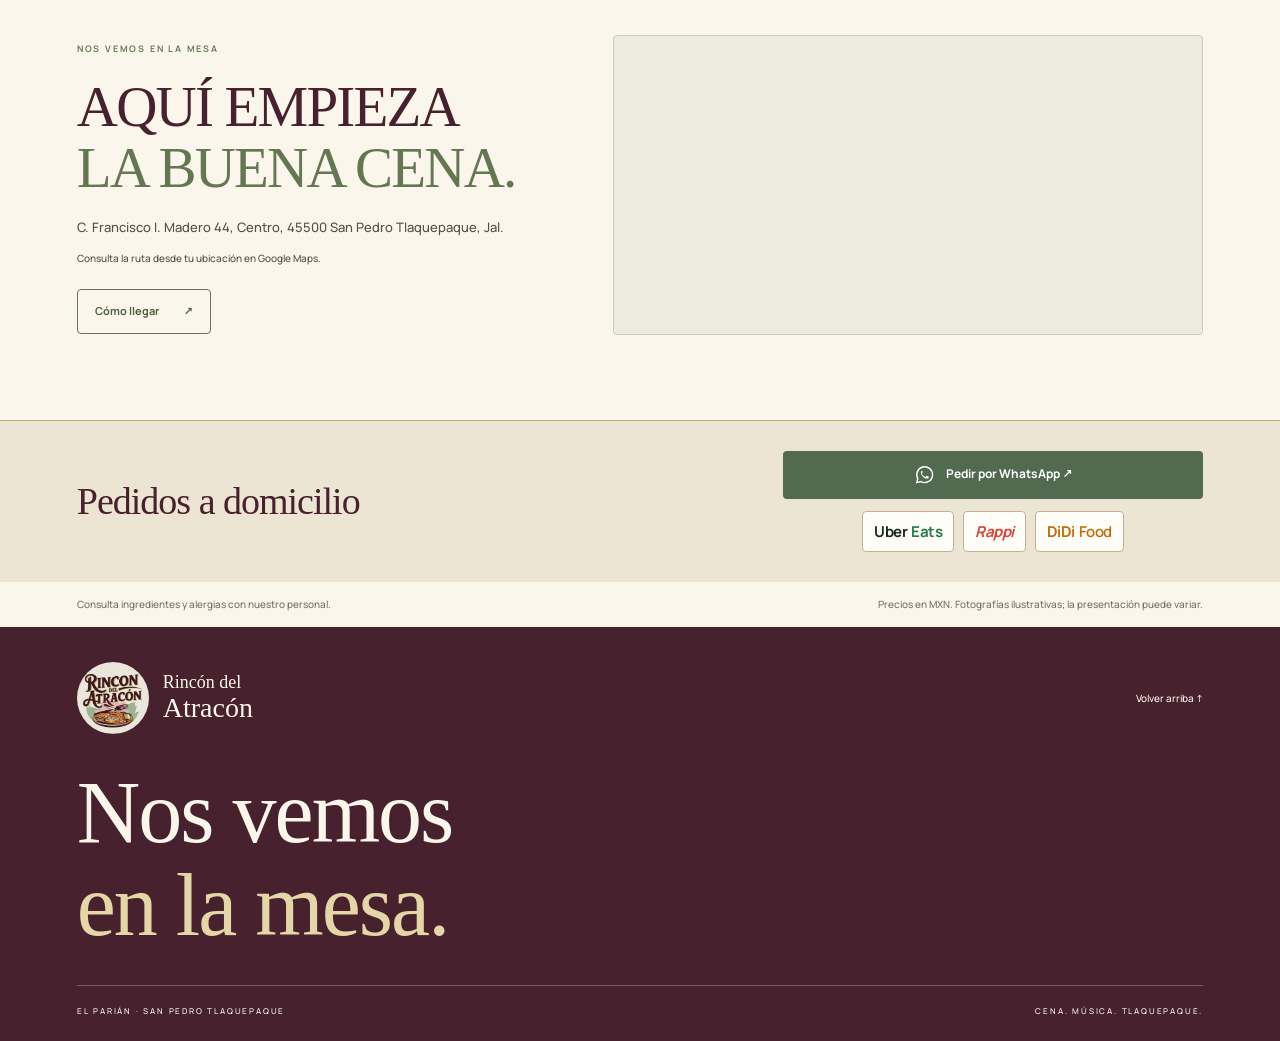
==== commit 0a752c77: "Add files via upload" ====
--- a/index.html
+++ b/index.html
@@ -1,2 +1,6 @@
-<!doctype html><html lang="es-MX"><head><meta charset="utf-8"><meta name="viewport" content="width=device-width,initial-scale=1"><meta name="theme-color" content="#48212e"><meta name="description" content="Rincón del Atracón, cenaduría en El Parián de San Pedro Tlaquepaque. Consulta nuestros platillos, bebidas y postres. Pedidos a domicilio por WhatsApp."><title>Rincón del Atracón · Menú en El Parián</title><link rel="preload" href="assets/fonts/Manrope.ttf" as="font" type="font/ttf" crossorigin><link rel="stylesheet" href="styles.css"><link rel="stylesheet" href="parian.css?v=20261019-directo"><link rel="stylesheet" href="carta.css?v=20261019-directo"></head><body><header class="topbar"><a class="brand brand-rincon" href="#inicio" aria-label="Rincón del Atracón, inicio"><img class="logo-image" src="logo-rincon.png" alt="Rincón del Atracón" width="443" height="446"><span class="brand-name">Rincón del<br><strong>Atracón</strong></span></a><a class="delivery-top" href="#domicilio"><span class="delivery-icon"><img src="moto-sin-fondo.png" alt="" aria-hidden="true" width="505" height="513"></span>A domicilio <span>↗</span></a></header><main><section class="menu-intro" id="inicio" aria-labelledby="hero-title"><p class="eyebrow">EL PARIÁN · TLAQUEPAQUE</p><h1 id="hero-title">¿Qué se te antoja?</h1><p>Pozole, enchiladas, tostadas y más.</p></section><nav class="indice" aria-label="Secciones de la carta"><a href="#antojitos">Menú</a><a href="#ubicacion">Ubicación</a><a href="#domicilio">Pedir a domicilio</a></nav><section class="catalog-section section-wrap" id="antojitos" aria-labelledby="titulo-antojitos"><div class="catalog-heading catalog-heading-simple"><h2 id="titulo-antojitos" class="visually-hidden">Menú de platillos, bebidas y postres</h2></div><div class="catalog-card"><nav class="catalog-tabs" aria-label="Ir a una categoría de la carta"><a href="#menu-antojitos" data-category="antojitos" aria-current="true">Antojitos</a><a href="#menu-bebidas" data-category="bebidas">Bebidas sin alcohol</a><a href="#menu-postres" data-category="postres">Postres</a><a href="#menu-alcohol" data-category="alcohol">Con alcohol</a></nav><div class="catalog-scroll" tabindex="0" role="region" aria-label="Carrusel de platillos; desliza a izquierda o derecha, o usa las flechas del teclado"><div class="catalog-group catalog-all"><div class="catalog-page" data-category="antojitos" data-label="Antojitos" role="group" aria-label="Antojitos, grupo 1 de 3"><article class="catalog-row" data-category="antojitos" id="menu-antojitos"><img class="catalog-thumb" src="assets/pozole.jpg" alt="Fotografía de referencia de Pozole rojo" width="800" height="600" loading="lazy"><div class="catalog-dish"><h4>Pozole rojo</h4><p>Pierna, lengua, cachete, oreja, pata, trompa o pollo.</p><div class="real-prices"><span><small>MI</small><b>$65</b></span><span><small>CH</small><b>$75</b></span><span><small>M</small><b>$85</b></span><span><small>G</small><b>$95</b></span></div></div></article><article class="catalog-row" data-category="antojitos"><img class="catalog-thumb" src="assets/enchiladas.jpg" alt="Fotografía de referencia de Enchiladas rojas / verdes" width="800" height="600" loading="lazy"><div class="catalog-dish"><h4>Enchiladas rojas / verdes</h4><p>Pollo, pierna, picadillo, res o sencillas.</p><div class="real-prices"><span><small>4 pzs</small><b>$70</b></span><span><small>2 pzs</small><b>$40</b></span></div></div></article><article class="catalog-row" data-category="antojitos"><img class="catalog-thumb" src="assets/enchiladas.jpg" alt="Fotografía de referencia de Enchiladas divorciadas" width="800" height="600" loading="lazy"><div class="catalog-dish"><h4>Enchiladas divorciadas</h4><p>Pollo, pierna, picadillo, res o sencillas.</p><div class="real-prices"><span><small>4 pzs</small><b>$75</b></span><span><small>2 pzs</small><b>$40</b></span></div></div></article><article class="catalog-row" data-category="antojitos"><img class="catalog-thumb" src="assets/tostadas.jpg" alt="Fotografía de referencia de Tostadas" width="800" height="600" loading="lazy"><div class="catalog-dish"><h4>Tostadas</h4><p>Pierna, cachete, oreja, pata, trompa o pollo. También lengua, pata sin hueso o surtida.</p><div class="real-prices"><span><small>Clásica · pieza</small><b>$75</b></span><span><small>Lengua / surtida / pata sin hueso</small><b>$85</b></span></div></div></article></div><div class="catalog-page" data-category="antojitos" data-label="Antojitos" role="group" aria-label="Antojitos, grupo 2 de 3"><article class="catalog-row" data-category="antojitos"><img class="catalog-thumb" src="assets/gorditas.jpg" alt="Fotografía de referencia de Gorditas rellenas" width="800" height="600" loading="lazy"><div class="catalog-dish"><h4>Gorditas rellenas</h4><p>Pollo, pierna, picadillo, rajas, requesón, champiñones, chicharrón, papa o chorizo con papa.</p><div class="real-prices"><span><small>Por pieza</small><b>$25</b></span></div></div></article><article class="catalog-row" data-category="antojitos"><img class="catalog-thumb" src="assets/sopes.jpg" alt="Fotografía de referencia de Sopes" width="800" height="600" loading="lazy"><div class="catalog-dish"><h4>Sopes</h4><p>Pollo, pierna, picadillo, rajas, requesón, champiñones, chicharrón, papa o chorizo con papa.</p><div class="real-prices"><span><small>Por pieza</small><b>$25</b></span></div></div></article><article class="catalog-row" data-category="antojitos"><img class="catalog-thumb" src="assets/tacos.jpg" alt="Fotografía de referencia de Tacos dorados" width="800" height="600" loading="lazy"><div class="catalog-dish"><h4>Tacos dorados</h4><p>Pollo, pierna, picadillo, rajas, requesón, champiñones, chicharrón, papa o chorizo con papa.</p><div class="real-prices"><span><small>4 pzs</small><b>$70</b></span><span><small>2 pzs</small><b>$40</b></span></div></div></article><article class="catalog-row" data-category="antojitos"><img class="catalog-thumb" src="assets/flautas.jpg" alt="Fotografía de referencia de Flautas" width="800" height="600" loading="lazy"><div class="catalog-dish"><h4>Flautas</h4><p>Pollo, pierna, picadillo, rajas, requesón, champiñones, chicharrón, papa o chorizo con papa.</p><div class="real-prices"><span><small>2 pzs</small><b>$70</b></span><span><small>1 pza</small><b>$40</b></span></div></div></article></div><div class="catalog-page" data-category="antojitos" data-label="Antojitos" role="group" aria-label="Antojitos, grupo 3 de 3"><article class="catalog-row" data-category="antojitos"><img class="catalog-thumb" src="assets/quesadillas.jpg" alt="Fotografía de referencia de Quesadillas fritas" width="800" height="600" loading="lazy"><div class="catalog-dish"><h4>Quesadillas fritas</h4><p>Pollo, pierna, picadillo, rajas, requesón, champiñones, chicharrón, papa o chorizo con papa.</p><div class="real-prices"><span><small>Por pieza</small><b>$25</b></span></div></div></article></div><div class="catalog-page" data-category="bebidas" data-label="Bebidas sin alcohol" role="group" aria-label="Bebidas sin alcohol, grupo 1 de 1"><article class="catalog-row" data-category="bebidas" id="menu-bebidas"><img class="catalog-thumb" src="assets/agua-fresca.jpg" alt="Fotografía de referencia de Agua fresca de fruta natural" width="800" height="600" loading="lazy"><div class="catalog-dish"><h4>Agua fresca de fruta natural</h4><p>Pregunta por los sabores disponibles.</p><div class="real-prices"><span><small>500 ml</small><b>$25</b></span><span><small>1 litro</small><b>$35</b></span></div></div></article><article class="catalog-row" data-category="bebidas"><img class="catalog-thumb" src="assets/refresco.jpg" alt="Fotografía de referencia de Refrescos" width="800" height="600" loading="lazy"><div class="catalog-dish"><h4>Refrescos</h4><p>Presentación de 500 ml.</p><div class="real-prices"><span><small>500 ml</small><b>$25</b></span></div></div></article><article class="catalog-row" data-category="bebidas"><img class="catalog-thumb" src="assets/agua.jpg" alt="Fotografía de referencia de Agua natural" width="800" height="600" loading="lazy"><div class="catalog-dish"><h4>Agua natural</h4><div class="real-prices"><span><small>Precio</small><b>$20</b></span></div></div></article><article class="catalog-row" data-category="bebidas"><img class="catalog-thumb" src="assets/agua.jpg" alt="Fotografía de referencia de Agua mineral" width="800" height="600" loading="lazy"><div class="catalog-dish"><h4>Agua mineral</h4><div class="real-prices"><span><small>Precio</small><b>$30</b></span></div></div></article></div><div class="catalog-page" data-category="postres" data-label="Postres" role="group" aria-label="Postres, grupo 1 de 1"><article class="catalog-row" data-category="postres" id="menu-postres"><img class="catalog-thumb" src="assets/helados.jpg" alt="Fotografía de referencia de Helados" width="800" height="600" loading="lazy"><div class="catalog-dish"><h4>Helados</h4><p>Pregunta por los sabores disponibles.</p><div class="real-prices"><span><small>Precio</small><b>$60</b></span></div></div></article><article class="catalog-row" data-category="postres"><img class="catalog-thumb" src="assets/jericilla.jpg" alt="Fotografía de referencia de Jericallas" width="800" height="600" loading="lazy"><div class="catalog-dish"><h4>Jericallas</h4><p>Postre a base de leche, azúcar, huevo, canela y vainilla, con una capa de azúcar caramelizada en la parte superior.</p><div class="real-prices"><span><small>Precio</small><b>$30</b></span></div></div></article></div><div class="catalog-page" data-category="alcohol" data-label="Bebidas alcohólicas" role="group" aria-label="Bebidas alcohólicas, grupo 1 de 2"><article class="catalog-row" data-category="alcohol" id="menu-alcohol"><img class="catalog-thumb" src="assets/cheve.jpg" alt="Fotografía de referencia de Cerveza nacional" width="800" height="600" loading="lazy"><div class="catalog-dish"><h4>Cerveza nacional</h4><p>Consulta marcas, presentación y precio disponibles.</p><div class="real-prices"><span><small>Precio</small><b>Consultar</b></span></div></div></article><article class="catalog-row" data-category="alcohol"><img class="catalog-thumb" src="assets/michelada.jpg" alt="Fotografía de referencia de Michelada" width="800" height="600" loading="lazy"><div class="catalog-dish"><h4>Michelada</h4><p>Consulta presentación y precio.</p><div class="real-prices"><span><small>Precio</small><b>Consultar</b></span></div></div></article><article class="catalog-row" data-category="alcohol"><img class="catalog-thumb" src="assets/tequila.jpg" alt="Fotografía de referencia de Mezcal" width="800" height="600" loading="lazy"><div class="catalog-dish"><h4>Mezcal</h4><p>Consulta presentación y precio.</p><div class="real-prices"><span><small>Precio</small><b>Consultar</b></span></div></div></article><article class="catalog-row" data-category="alcohol"><img class="catalog-thumb" src="assets/tequila.jpg" alt="Fotografía de referencia de Tequila" width="800" height="600" loading="lazy"><div class="catalog-dish"><h4>Tequila</h4><p>Consulta presentación y precio.</p><div class="real-prices"><span><small>Precio</small><b>Consultar</b></span></div></div></article></div><div class="catalog-page" data-category="alcohol" data-label="Bebidas alcohólicas" role="group" aria-label="Bebidas alcohólicas, grupo 2 de 2"><article class="catalog-row" data-category="alcohol"><img class="catalog-thumb" src="assets/paloma.jpg" alt="Fotografía de referencia de Paloma" width="800" height="600" loading="lazy"><div class="catalog-dish"><h4>Paloma</h4><p>Consulta presentación y precio.</p><div class="real-prices"><span><small>Precio</small><b>Consultar</b></span></div></div></article><article class="catalog-row" data-category="alcohol"><img class="catalog-thumb" src="assets/margarita.jpg" alt="Fotografía de referencia de Margarita" width="800" height="600" loading="lazy"><div class="catalog-dish"><h4>Margarita</h4><p>Consulta presentación y precio.</p><div class="real-prices"><span><small>Precio</small><b>Consultar</b></span></div></div></article></div></div></div><div class="catalog-footer"><span>Desliza para ver más opciones ↓</span><span>Porción y precio a elegir</span></div></div><p class="catalog-photo-note">Fotografías de referencia; presentación e ingredientes pueden variar. <a href="creditos.html" target="_blank" rel="noopener">Créditos fotográficos</a>.</p></section><p class="music-inline">Música en vivo <span>·</span> <a href="#domicilio">Consulta días y horarios ↗</a></p><section class="map-section section-wrap" id="ubicacion" aria-labelledby="titulo-ubicacion"><div class="map-copy"><span class="numero">NOS VEMOS EN LA MESA</span><h2 id="titulo-ubicacion">Encuéntranos</h2><p id="map-address">El Parián · San Pedro Tlaquepaque, Jalisco.</p><p class="map-status" id="map-status">La ubicación exacta del local está pendiente de confirmar.</p><a class="map-directions" id="map-directions" href="#map-preview">Cómo llegar <span>↗</span></a></div><div class="map-preview" id="map-preview"><div class="map-placeholder" id="map-placeholder"><div class="map-streets" aria-hidden="true"></div><svg class="map-pin" viewBox="0 0 64 80" fill="none" aria-hidden="true"><path d="M32 72C24 61 9 43 9 29a23 23 0 0 1 46 0c0 14-15 32-23 43Z" fill="#15574d" stroke="#fff5e4" stroke-width="3"/><circle cx="32" cy="29" r="8" fill="#efc879"/></svg><div class="map-placeholder-label"><strong>Ubicación del negocio</strong><span>El mapa se activará al confirmar la dirección.</span></div><span class="map-provider">Espacio preparado para Google Maps</span></div></div></section><section class="delivery section-wrap delivery-compact" id="domicilio" aria-labelledby="titulo-domicilio"><h2 id="titulo-domicilio">Pedidos a domicilio</h2><div class="delivery-action"><a class="whatsapp" data-whatsapp href="#contacto-pendiente"><span class="button-icon"><svg viewBox="0 0 32 32" fill="none" aria-hidden="true"><path d="M27 15.5A11.5 11.5 0 0 1 10 25.6L4 27l1.5-5.8A11.5 11.5 0 1 1 27 15.5Z" stroke="currentColor" stroke-width="2"/><path d="M11 10c-3 2 1 9 6 11 3 1 6-1 4-3l-3-1-1 2c-3-1-5-3-6-6l2-1-1-2Z" fill="currentColor"/></svg></span> Pedir por WhatsApp ↗</a><div class="platform-list" aria-label="Plataformas de entrega disponibles"><span class="platform-uber">Uber <b>Eats</b></span><span class="platform-rappi">Rappi</span><span class="platform-didi">DiDi <b>Food</b></span></div><p id="contacto-pendiente" class="contact-note" hidden></p></div></section><div class="aviso"><p>Consulta ingredientes y alergias con nuestro personal.</p><p>Precios en MXN. Fotografías ilustrativas; la presentación puede variar.</p></div></main><footer><div class="footer-row"><a class="brand brand-rincon" href="#inicio" aria-label="Rincón del Atracón, inicio"><img class="logo-image" src="logo-rincon.png" alt="Rincón del Atracón" width="443" height="446"><span class="brand-name">Rincón del<br><strong>Atracón</strong></span></a><a class="back-top" href="#inicio">Volver arriba ↑</a></div><p class="footer-message">Te esperamos.</p><div class="footer-bottom"><span>EL PARIÁN · SAN PEDRO TLAQUEPAQUE</span><span>CENA. MÚSICA. TLAQUEPAQUE.</span></div></footer><a class="whatsapp-float" data-whatsapp href="#contacto-pendiente" aria-label="WhatsApp del negocio, número pendiente" title="WhatsApp"><svg viewBox="0 0 32 32" fill="none" aria-hidden="true"><path d="M27 15.5A11.5 11.5 0 0 1 10 25.6L4 27l1.5-5.8A11.5 11.5 0 1 1 27 15.5Z" stroke="currentColor" stroke-width="2"/><path d="M11 10c-3 2 1 9 6 11 3 1 6-1 4-3l-3-1-1 2c-3-1-5-3-6-6l2-1-1-2Z" fill="currentColor"/></svg></a><div class="reading-progress" aria-hidden="true"></div><script src="config.js?v=20261019-directo"></script><script src="experience.js?v=20261019-directo"></script><script src="menu.js?v=20261019-directo"></script><script src="map.js"></script></body></html>
+<!doctype html><html lang="es-MX"><head><meta charset="utf-8"><meta name="viewport" content="width=device-width,initial-scale=1"><meta name="theme-color" content="#9a402b"><meta name="description" content="Rincón del Atracón, cenaduría en El Parián de San Pedro Tlaquepaque. Pozole, enchiladas, tostadas y una propuesta de música en vivo."><title>Rincón del Atracón · Una noche en El Parián</title><link rel="preload" href="assets/fonts/Manrope.ttf" as="font" type="font/ttf" crossorigin><link rel="stylesheet" href="styles.css"><link rel="stylesheet" href="parian.css?v=20261021-anterior-hd"><link rel="stylesheet" href="carta.css?v=20261021-anterior-hd"><link rel="preload" as="image" href="portada-parian.jpg"></head><body><header class="topbar"><a class="brand brand-rincon" href="#inicio" aria-label="Rincón del Atracón, inicio"><img class="logo-image" src="logo-rincon.png" alt="Rincón del Atracón" width="443" height="446"><span class="brand-name">Rincón del<br><strong>Atracón</strong></span></a><a class="delivery-top" href="#domicilio"><span class="delivery-icon"><img src="moto-sin-fondo.png" alt="" aria-hidden="true" width="505" height="513"></span>A domicilio <span>↗</span></a></header><main><section class="hero" id="inicio" aria-labelledby="hero-title"><div class="hero-copy"><p class="eyebrow">EL PARIÁN / SAN PEDRO TLAQUEPAQUE</p><h1 id="hero-title">Una buena cena.<br><span>Muy de aquí.</span></h1><p class="hero-description">Pozole, enchiladas y tostadas.<br>El sabor de Tlaquepaque, en tu mesa.</p><div class="hero-links"><a class="primary-link" href="#antojitos">Ver el menú <span>↓</span></a><span class="hero-side-note">TLAQUEPAQUE,<br>JALISCO.</span></div><a class="hero-music-link" href="#musica"><span class="tiny-note" aria-hidden="true">♫</span> El ambiente de El Parián <span>↗</span></a></div><div class="hero-visual"><figure class="hero-photo"><img src="assets/hd/pozole-1600.jpg" srcset="assets/hd/pozole-640.jpg 640w, assets/hd/pozole-1600.jpg 1600w" sizes="(max-width: 650px) calc(100vw - 44px), (max-width: 1000px) 44vw, 600px" decoding="async" alt="Pozole con maíz, carne, rábano y lechuga; limones frescos al lado" width="1600" height="1067" fetchpriority="high"><figcaption><span>EL CORAZÓN DE LA CASA</span><strong>Pozole.</strong></figcaption></figure><div class="hero-stamp logo-stamp" aria-hidden="true"><img src="logo-rincon.png" alt="" width="443" height="446"></div><span class="visual-index">01 / UNA MESA CON SABOR A JALISCO.</span></div></section></main><nav class="indice" aria-label="Secciones de la carta"><a href="#antojitos">Menú</a><a href="#musica">El ambiente</a><a href="#ubicacion">Ubicación</a><a href="#domicilio">Pedir a domicilio</a></nav><main><section class="catalog-section section-wrap" id="antojitos" aria-labelledby="titulo-antojitos"><div class="catalog-heading"><span class="numero">LA COCINA DEL RINCÓN</span><h2 id="titulo-antojitos">La carta<span>.</span></h2><p>Nuestros antojitos, bebidas y postres.<br>Cuatro antojos a la vista. Desliza para descubrir más.</p><span class="catalog-meta">PRECIOS EN MXN · ELIGE TU PORCIÓN</span></div><div class="catalog-card"><nav class="catalog-tabs" aria-label="Ir a una categoría de la carta"><a href="#menu-antojitos" data-category="antojitos" aria-current="true">Antojitos</a><a href="#menu-bebidas" data-category="bebidas">Bebidas sin alcohol</a><a href="#menu-postres" data-category="postres">Postres</a><a href="#menu-alcohol" data-category="alcohol">Con alcohol</a></nav><div class="catalog-scroll" tabindex="0" role="region" aria-label="Carrusel de platillos; desliza a izquierda o derecha, o usa las flechas del teclado"><div class="catalog-group catalog-all"><div class="catalog-page" data-category="antojitos" data-label="Antojitos" role="group" aria-label="Antojitos, grupo 1 de 3"><article class="catalog-row" data-category="antojitos" id="menu-antojitos"><img class="catalog-thumb" src="assets/hd/pozole-1600.jpg" srcset="assets/hd/pozole-640.jpg 640w, assets/hd/pozole-1600.jpg 1600w" sizes="(max-width: 650px) calc((100vw - 48px) / 2), (max-width: 1090px) calc((88vw - 18px) / 2), 471px" decoding="async" alt="Fotografía de referencia de Pozole rojo" width="1600" height="1067" loading="lazy"><div class="catalog-dish"><h4>Pozole rojo</h4><p>Pierna, lengua, cachete, oreja, pata, trompa o pollo.</p><div class="real-prices"><span><small>MI</small><b>$65</b></span><span><small>CH</small><b>$75</b></span><span><small>M</small><b>$85</b></span><span><small>G</small><b>$95</b></span></div></div></article><article class="catalog-row" data-category="antojitos"><img class="catalog-thumb" src="assets/hd/enchiladas-1600.jpg" srcset="assets/hd/enchiladas-640.jpg 640w, assets/hd/enchiladas-1600.jpg 1600w" sizes="(max-width: 650px) calc((100vw - 48px) / 2), (max-width: 1090px) calc((88vw - 18px) / 2), 471px" decoding="async" alt="Fotografía de referencia de Enchiladas rojas / verdes" width="1600" height="1966" loading="lazy"><div class="catalog-dish"><h4>Enchiladas rojas / verdes</h4><p>Pollo, pierna, picadillo, res o sencillas.</p><div class="real-prices"><span><small>4 pzs</small><b>$70</b></span><span><small>2 pzs</small><b>$40</b></span></div></div></article><article class="catalog-row" data-category="antojitos"><img class="catalog-thumb" src="assets/hd/enchiladas-1600.jpg" srcset="assets/hd/enchiladas-640.jpg 640w, assets/hd/enchiladas-1600.jpg 1600w" sizes="(max-width: 650px) calc((100vw - 48px) / 2), (max-width: 1090px) calc((88vw - 18px) / 2), 471px" decoding="async" alt="Fotografía de referencia de Enchiladas divorciadas" width="1600" height="1966" loading="lazy"><div class="catalog-dish"><h4>Enchiladas divorciadas</h4><p>Pollo, pierna, picadillo, res o sencillas.</p><div class="real-prices"><span><small>4 pzs</small><b>$75</b></span><span><small>2 pzs</small><b>$40</b></span></div></div></article><article class="catalog-row" data-category="antojitos"><img class="catalog-thumb" src="assets/hd/tostadas-1600.jpg" srcset="assets/hd/tostadas-640.jpg 640w, assets/hd/tostadas-1600.jpg 1600w" sizes="(max-width: 650px) calc((100vw - 48px) / 2), (max-width: 1090px) calc((88vw - 18px) / 2), 471px" decoding="async" alt="Fotografía de referencia de Tostadas" width="1600" height="2400" loading="lazy"><div class="catalog-dish"><h4>Tostadas</h4><p>Pierna, cachete, oreja, pata, trompa o pollo. También lengua, pata sin hueso o surtida.</p><div class="real-prices"><span><small>Clásica · pieza</small><b>$75</b></span><span><small>Lengua / surtida / pata sin hueso</small><b>$85</b></span></div></div></article></div><div class="catalog-page" data-category="antojitos" data-label="Antojitos" role="group" aria-label="Antojitos, grupo 2 de 3"><article class="catalog-row" data-category="antojitos"><img class="catalog-thumb" src="assets/hd/gorditas-1600.jpg" srcset="assets/hd/gorditas-640.jpg 960w, assets/hd/gorditas-1600.jpg 1920w" sizes="(max-width: 650px) calc((100vw - 48px) / 2), (max-width: 1090px) calc((88vw - 18px) / 2), 471px" decoding="async" alt="Fotografía de referencia de Gorditas rellenas" width="1920" height="1280" loading="lazy"><div class="catalog-dish"><h4>Gorditas rellenas</h4><p>Pollo, pierna, picadillo, rajas, requesón, champiñones, chicharrón, papa o chorizo con papa.</p><div class="real-prices"><span><small>Por pieza</small><b>$25</b></span></div></div></article><article class="catalog-row" data-category="antojitos"><img class="catalog-thumb" src="assets/hd/sopes-1600.jpg" srcset="assets/hd/sopes-640.jpg 960w, assets/hd/sopes-1600.jpg 1920w" sizes="(max-width: 650px) calc((100vw - 48px) / 2), (max-width: 1090px) calc((88vw - 18px) / 2), 471px" decoding="async" alt="Fotografía de referencia de Sopes" width="1920" height="1440" loading="lazy"><div class="catalog-dish"><h4>Sopes</h4><p>Pollo, pierna, picadillo, rajas, requesón, champiñones, chicharrón, papa o chorizo con papa.</p><div class="real-prices"><span><small>Por pieza</small><b>$25</b></span></div></div></article><article class="catalog-row" data-category="antojitos"><img class="catalog-thumb" src="assets/hd/tacos-1600.jpg" srcset="assets/hd/tacos-640.jpg 960w, assets/hd/tacos-1600.jpg 1920w" sizes="(max-width: 650px) calc((100vw - 48px) / 2), (max-width: 1090px) calc((88vw - 18px) / 2), 471px" decoding="async" alt="Fotografía de referencia de Tacos dorados" width="1920" height="1440" loading="lazy"><div class="catalog-dish"><h4>Tacos dorados</h4><p>Pollo, pierna, picadillo, rajas, requesón, champiñones, chicharrón, papa o chorizo con papa.</p><div class="real-prices"><span><small>4 pzs</small><b>$70</b></span><span><small>2 pzs</small><b>$40</b></span></div></div></article><article class="catalog-row" data-category="antojitos"><img class="catalog-thumb" src="assets/hd/flautas-1600.jpg" srcset="assets/hd/flautas-640.jpg 960w, assets/hd/flautas-1600.jpg 1280w" sizes="(max-width: 650px) calc((100vw - 48px) / 2), (max-width: 1090px) calc((88vw - 18px) / 2), 471px" decoding="async" alt="Fotografía de referencia de Flautas" width="1280" height="960" loading="lazy"><div class="catalog-dish"><h4>Flautas</h4><p>Pollo, pierna, picadillo, rajas, requesón, champiñones, chicharrón, papa o chorizo con papa.</p><div class="real-prices"><span><small>2 pzs</small><b>$70</b></span><span><small>1 pza</small><b>$40</b></span></div></div></article></div><div class="catalog-page" data-category="antojitos" data-label="Antojitos" role="group" aria-label="Antojitos, grupo 3 de 3"><article class="catalog-row" data-category="antojitos"><img class="catalog-thumb" src="assets/hd/quesadillas-1600.jpg" srcset="assets/hd/quesadillas-640.jpg 640w, assets/hd/quesadillas-1600.jpg 1600w" sizes="(max-width: 650px) calc((100vw - 48px) / 2), (max-width: 1090px) calc((88vw - 18px) / 2), 471px" decoding="async" alt="Fotografía de referencia de Quesadillas fritas" width="1600" height="1067" loading="lazy"><div class="catalog-dish"><h4>Quesadillas fritas</h4><p>Pollo, pierna, picadillo, rajas, requesón, champiñones, chicharrón, papa o chorizo con papa.</p><div class="real-prices"><span><small>Por pieza</small><b>$25</b></span></div></div></article></div><div class="catalog-page" data-category="bebidas" data-label="Bebidas sin alcohol" role="group" aria-label="Bebidas sin alcohol, grupo 1 de 1"><article class="catalog-row" data-category="bebidas" id="menu-bebidas"><img class="catalog-thumb" src="assets/hd/agua-fresca-1600.jpg" srcset="assets/hd/agua-fresca-640.jpg 960w, assets/hd/agua-fresca-1600.jpg 1920w" sizes="(max-width: 650px) calc((100vw - 48px) / 2), (max-width: 1090px) calc((88vw - 18px) / 2), 471px" decoding="async" alt="Fotografía de referencia de Agua fresca de fruta natural" width="1920" height="2560" loading="lazy"><div class="catalog-dish"><h4>Agua fresca de fruta natural</h4><p>Pregunta por los sabores disponibles.</p><div class="real-prices"><span><small>500 ml</small><b>$25</b></span><span><small>1 litro</small><b>$35</b></span></div></div></article><article class="catalog-row" data-category="bebidas"><img class="catalog-thumb" src="assets/hd/refresco-1600.jpg" srcset="assets/hd/refresco-640.jpg 640w, assets/hd/refresco-1600.jpg 1600w" sizes="(max-width: 650px) calc((100vw - 48px) / 2), (max-width: 1090px) calc((88vw - 18px) / 2), 471px" decoding="async" alt="Fotografía de referencia de Refrescos" width="1600" height="2400" loading="lazy"><div class="catalog-dish"><h4>Refrescos</h4><p>Presentación de 500 ml.</p><div class="real-prices"><span><small>500 ml</small><b>$25</b></span></div></div></article><article class="catalog-row" data-category="bebidas"><img class="catalog-thumb" src="assets/hd/agua-1600.jpg" srcset="assets/hd/agua-640.jpg 640w, assets/hd/agua-1600.jpg 1600w" sizes="(max-width: 650px) calc((100vw - 48px) / 2), (max-width: 1090px) calc((88vw - 18px) / 2), 471px" decoding="async" alt="Fotografía de referencia de Agua natural" width="1600" height="2400" loading="lazy"><div class="catalog-dish"><h4>Agua natural</h4><div class="real-prices"><span><small>Precio</small><b>$20</b></span></div></div></article><article class="catalog-row" data-category="bebidas"><img class="catalog-thumb" src="assets/hd/agua-1600.jpg" srcset="assets/hd/agua-640.jpg 640w, assets/hd/agua-1600.jpg 1600w" sizes="(max-width: 650px) calc((100vw - 48px) / 2), (max-width: 1090px) calc((88vw - 18px) / 2), 471px" decoding="async" alt="Fotografía de referencia de Agua mineral" width="1600" height="2400" loading="lazy"><div class="catalog-dish"><h4>Agua mineral</h4><div class="real-prices"><span><small>Precio</small><b>$30</b></span></div></div></article></div><div class="catalog-page" data-category="postres" data-label="Postres" role="group" aria-label="Postres, grupo 1 de 1"><article class="catalog-row" data-category="postres" id="menu-postres"><img class="catalog-thumb" src="assets/hd/helados-1600.jpg" srcset="assets/hd/helados-640.jpg 960w, assets/hd/helados-1600.jpg 1920w" sizes="(max-width: 650px) calc((100vw - 48px) / 2), (max-width: 1090px) calc((88vw - 18px) / 2), 471px" decoding="async" alt="Fotografía de referencia de Helados" width="1920" height="2560" loading="lazy"><div class="catalog-dish"><h4>Helados</h4><p>Pregunta por los sabores disponibles.</p><div class="real-prices"><span><small>Precio</small><b>$60</b></span></div></div></article><article class="catalog-row" data-category="postres"><img class="catalog-thumb" src="assets/hd/jericilla-1600.jpg" srcset="assets/hd/jericilla-640.jpg 960w, assets/hd/jericilla-1600.jpg 1920w" sizes="(max-width: 650px) calc((100vw - 48px) / 2), (max-width: 1090px) calc((88vw - 18px) / 2), 471px" decoding="async" alt="Fotografía de referencia de Jericallas" width="1920" height="2560" loading="lazy"><div class="catalog-dish"><h4>Jericallas</h4><p>Postre a base de leche, azúcar, huevo, canela y vainilla, con una capa de azúcar caramelizada en la parte superior.</p><div class="real-prices"><span><small>Precio</small><b>$30</b></span></div></div></article></div><div class="catalog-page" data-category="alcohol" data-label="Bebidas alcohólicas" role="group" aria-label="Bebidas alcohólicas, grupo 1 de 2"><article class="catalog-row" data-category="alcohol" id="menu-alcohol"><img class="catalog-thumb" src="assets/hd/cheve-1600.jpg" srcset="assets/hd/cheve-640.jpg 640w, assets/hd/cheve-1600.jpg 1600w" sizes="(max-width: 650px) calc((100vw - 48px) / 2), (max-width: 1090px) calc((88vw - 18px) / 2), 471px" decoding="async" alt="Fotografía de referencia de Cerveza nacional" width="1600" height="1067" loading="lazy"><div class="catalog-dish"><h4>Cerveza nacional</h4><p>Consulta marcas, presentación y precio disponibles.</p><div class="real-prices"><span><small>Precio</small><b>Consultar</b></span></div></div></article><article class="catalog-row" data-category="alcohol"><img class="catalog-thumb" src="assets/hd/michelada-1600.jpg" srcset="assets/hd/michelada-640.jpg 960w, assets/hd/michelada-1600.jpg 1920w" sizes="(max-width: 650px) calc((100vw - 48px) / 2), (max-width: 1090px) calc((88vw - 18px) / 2), 471px" decoding="async" alt="Fotografía de referencia de Michelada" width="1920" height="3413" loading="lazy"><div class="catalog-dish"><h4>Michelada</h4><p>Consulta presentación y precio.</p><div class="real-prices"><span><small>Precio</small><b>Consultar</b></span></div></div></article><article class="catalog-row" data-category="alcohol"><img class="catalog-thumb" src="assets/hd/tequila-1600.jpg" srcset="assets/hd/tequila-640.jpg 640w, assets/hd/tequila-1600.jpg 1600w" sizes="(max-width: 650px) calc((100vw - 48px) / 2), (max-width: 1090px) calc((88vw - 18px) / 2), 471px" decoding="async" alt="Fotografía de referencia de Mezcal" width="1600" height="2400" loading="lazy"><div class="catalog-dish"><h4>Mezcal</h4><p>Consulta presentación y precio.</p><div class="real-prices"><span><small>Precio</small><b>Consultar</b></span></div></div></article><article class="catalog-row" data-category="alcohol"><img class="catalog-thumb" src="assets/hd/tequila-1600.jpg" srcset="assets/hd/tequila-640.jpg 640w, assets/hd/tequila-1600.jpg 1600w" sizes="(max-width: 650px) calc((100vw - 48px) / 2), (max-width: 1090px) calc((88vw - 18px) / 2), 471px" decoding="async" alt="Fotografía de referencia de Tequila" width="1600" height="2400" loading="lazy"><div class="catalog-dish"><h4>Tequila</h4><p>Consulta presentación y precio.</p><div class="real-prices"><span><small>Precio</small><b>Consultar</b></span></div></div></article></div><div class="catalog-page" data-category="alcohol" data-label="Bebidas alcohólicas" role="group" aria-label="Bebidas alcohólicas, grupo 2 de 2"><article class="catalog-row" data-category="alcohol"><img class="catalog-thumb" src="assets/hd/paloma-1600.jpg" srcset="assets/hd/paloma-640.jpg 960w, assets/hd/paloma-1600.jpg 1920w" sizes="(max-width: 650px) calc((100vw - 48px) / 2), (max-width: 1090px) calc((88vw - 18px) / 2), 471px" decoding="async" alt="Fotografía de referencia de Paloma" width="1920" height="1598" loading="lazy"><div class="catalog-dish"><h4>Paloma</h4><p>Consulta presentación y precio.</p><div class="real-prices"><span><small>Precio</small><b>Consultar</b></span></div></div></article><article class="catalog-row" data-category="alcohol"><img class="catalog-thumb" src="assets/hd/margarita-1600.jpg" srcset="assets/hd/margarita-640.jpg 640w, assets/hd/margarita-1600.jpg 1600w" sizes="(max-width: 650px) calc((100vw - 48px) / 2), (max-width: 1090px) calc((88vw - 18px) / 2), 471px" decoding="async" alt="Fotografía de referencia de Margarita" width="1600" height="1067" loading="lazy"><div class="catalog-dish"><h4>Margarita</h4><p>Consulta presentación y precio.</p><div class="real-prices"><span><small>Precio</small><b>Consultar</b></span></div></div></article></div></div></div><div class="catalog-footer"><span>Desliza para ver más opciones ↓</span><span>Porción y precio a elegir</span></div></div><p class="catalog-photo-note">Fotografías de referencia; presentación e ingredientes pueden variar. <a href="creditos.html" target="_blank" rel="noopener">Créditos fotográficos</a>.</p></section><section class="music-section section-wrap" id="musica" aria-labelledby="titulo-musica"><div class="music-copy"><span class="numero">EL PARIÁN SE VIVE EN LA MESA</span><h2 id="titulo-musica">La mesa invita.<br><em>La música acompaña.</em></h2><p>Disfruta los sabores de casa y el ambiente de El Parián.</p><div class="live-label"><span class="live-dot" aria-hidden="true"></span>MÚSICA EN VIVO<span class="equalizer" aria-hidden="true"><i></i><i></i><i></i><i></i><i></i></span></div><a class="music-link" href="#domicilio">Consulta los días y horarios ↗</a></div><figure class="music-art music-art-refined"><div class="music-art-heading"><span>EL PARIÁN</span><span>SONIDOS DE JALISCO</span></div><img class="guitar-editorial" src="guitarra-editorial.svg" alt="Ilustración de una guitarra de madera con cuerdas y detalles dorados" width="360" height="420" loading="lazy"><figcaption>Una buena cena.<br><em>Una canción más.</em></figcaption></figure></section><section class="cheve-section section-wrap" id="cheve" aria-labelledby="titulo-cheve"><div class="cabecera"><span class="numero">03 / EL BRINDIS TAMBIÉN CUENTA</span><h2 id="titulo-cheve">Para acompañar<br><em>la conversación.</em></h2><p>Limón, sal y una plática que se alarga.</p></div>
+<div class="beer-stage"><img src="assets/hd/cheve-1600.jpg" srcset="assets/hd/cheve-640.jpg 640w, assets/hd/cheve-1600.jpg 1600w" sizes="(max-width: 650px) calc(100vw - 44px), 330px" decoding="async" alt="Detalle de una cerveza con espuma y condensación" width="1600" height="1067" loading="lazy"><span class="beer-note">BIEN<br><em>FRÍA.</em></span></div>
+<article class="platillo"><div class="nombre"><h3>Cerveza nacional</h3><span class="precio price-consult">Consultar</span></div><p>Pregunta por las opciones disponibles.</p></article>
+<article class="platillo"><div class="nombre"><h3>Michelada</h3><span class="precio price-consult">Consultar</span></div><p>Cerveza, limón, sal y salsas.</p></article>
+<aside class="maridaje"><span class="numero">PARA ACOMPAÑAR EL BRINDIS</span><p>Una cheve con tacos dorados.<br>Una michelada con tostadas.</p><a href="#antojitos">Conoce los antojitos ↗</a></aside><p class="consumo">Bebidas alcohólicas · Solo mayores de 18 años.<br>Disfruta con moderación. Si tomas, no manejes.</p></section><section class="map-section section-wrap" id="ubicacion" aria-labelledby="titulo-ubicacion"><div class="map-copy"><span class="numero">NOS VEMOS EN LA MESA</span><h2 id="titulo-ubicacion">AQUÍ EMPIEZA<br><em>LA BUENA CENA.</em></h2><p id="map-address">El Parián · San Pedro Tlaquepaque, Jalisco.</p><p class="map-status" id="map-status">La ubicación exacta del local está pendiente de confirmar.</p><a class="map-directions" id="map-directions" href="#map-preview">Cómo llegar <span>↗</span></a></div><div class="map-preview" id="map-preview"><div class="map-placeholder" id="map-placeholder"><div class="map-streets" aria-hidden="true"></div><svg class="map-pin" viewBox="0 0 64 80" fill="none" aria-hidden="true"><path d="M32 72C24 61 9 43 9 29a23 23 0 0 1 46 0c0 14-15 32-23 43Z" fill="#15574d" stroke="#fff5e4" stroke-width="3"/><circle cx="32" cy="29" r="8" fill="#efc879"/></svg><div class="map-placeholder-label"><strong>Ubicación del negocio</strong><span>El mapa se activará al confirmar la dirección.</span></div><span class="map-provider">Espacio preparado para Google Maps</span></div></div></section><section class="delivery section-wrap delivery-compact" id="domicilio" aria-labelledby="titulo-domicilio"><h2 id="titulo-domicilio">Pedidos a domicilio</h2><div class="delivery-action"><a class="whatsapp" data-whatsapp href="#contacto-pendiente"><span class="button-icon"><svg viewBox="0 0 32 32" fill="none" aria-hidden="true"><path d="M27 15.5A11.5 11.5 0 0 1 10 25.6L4 27l1.5-5.8A11.5 11.5 0 1 1 27 15.5Z" stroke="currentColor" stroke-width="2"/><path d="M11 10c-3 2 1 9 6 11 3 1 6-1 4-3l-3-1-1 2c-3-1-5-3-6-6l2-1-1-2Z" fill="currentColor"/></svg></span> Pedir por WhatsApp ↗</a><div class="platform-list" aria-label="Plataformas de entrega disponibles"><span class="platform-uber">Uber <b>Eats</b></span><span class="platform-rappi">Rappi</span><span class="platform-didi">DiDi <b>Food</b></span></div><p id="contacto-pendiente" class="contact-note" hidden></p></div></section><div class="aviso"><p>Consulta ingredientes y alergias con nuestro personal.</p><p>Precios en MXN. Fotografías ilustrativas; la presentación puede variar.</p></div></main><footer><div class="footer-row"><a class="brand brand-rincon" href="#inicio" aria-label="Rincón del Atracón, inicio"><img class="logo-image" src="logo-rincon.png" alt="Rincón del Atracón" width="443" height="446"><span class="brand-name">Rincón del<br><strong>Atracón</strong></span></a><a class="back-top" href="#inicio">Volver arriba ↑</a></div><p class="footer-message">Nos vemos<br><em>en la mesa.</em></p><div class="footer-bottom"><span>EL PARIÁN · SAN PEDRO TLAQUEPAQUE</span><span>CENA. MÚSICA. TLAQUEPAQUE.</span></div></footer><a class="whatsapp-float" data-whatsapp href="#contacto-pendiente" aria-label="WhatsApp del negocio, número pendiente" title="WhatsApp"><svg viewBox="0 0 32 32" fill="none" aria-hidden="true"><path d="M27 15.5A11.5 11.5 0 0 1 10 25.6L4 27l1.5-5.8A11.5 11.5 0 1 1 27 15.5Z" stroke="currentColor" stroke-width="2"/><path d="M11 10c-3 2 1 9 6 11 3 1 6-1 4-3l-3-1-1 2c-3-1-5-3-6-6l2-1-1-2Z" fill="currentColor"/></svg></a><div class="reading-progress" aria-hidden="true"></div><script src="config.js?v=20261021-anterior-hd"></script><script src="experience.js?v=20261021-anterior-hd"></script><script src="menu.js?v=20261021-anterior-hd"></script><script src="map.js"></script></body></html>
 
--- a/carta.css
+++ b/carta.css
@@ -44,6 +44,13 @@
 @media(max-width:650px){.music-section h2{font-size:36px;line-height:1.12}.music-section .music-art-refined{max-width:300px;padding:23px 24px 24px;width:100%;border-radius:4px}.music-art-refined .music-art-heading{font-size:6px;letter-spacing:.8px}.music-art-refined .guitar-editorial{height:210px;margin:9px 0 4px}.music-art-refined figcaption{font-size:21px}.music-copy>p{font-size:12px}}
 .catalog-section .catalog-page[data-category="alcohol"] .real-prices{grid-template-columns:1fr}.catalog-section .catalog-page[data-category="alcohol"] .real-prices b{font-size:16px}.catalog-section .catalog-page[data-category="alcohol"] .real-prices small{font-size:9px}
 @media(max-width:650px){.catalog-tabs{gap:16px;scrollbar-width:none}.catalog-tabs a{font-size:10px}.carta-position{letter-spacing:0;font-size:9px}}
-/* Carta directa: la comida primero. */
-.visually-hidden{position:absolute!important;width:1px!important;height:1px!important;padding:0!important;margin:-1px!important;overflow:hidden!important;clip-path:inset(50%)!important;white-space:nowrap!important;border:0!important}.delivery-top .delivery-icon img{transform:scaleX(-1)}.topbar{padding-top:12px;padding-bottom:12px}.brand-rincon .logo-image{width:54px;height:54px}.brand-rincon .brand-name{font-size:14px}.brand-name strong{font-size:23px}.menu-intro{padding:30px 6vw 22px;background:#faf6ec;color:#48212e}.menu-intro .eyebrow{color:#7a705e;font-size:9px;letter-spacing:1.2px}.menu-intro h1{font:normal 42px/1.12 Georgia,serif;letter-spacing:-1.2px;margin:10px 0 8px}.menu-intro>p:last-child{font-size:13px;color:#726b60}.indice{justify-content:flex-start;gap:30px;border-top:1px solid #e3daca;border-bottom:1px solid #e3daca;position:sticky;top:0;z-index:20;padding-top:0;padding-bottom:0}.indice a{padding:13px 0}.catalog-section{padding-top:24px;padding-bottom:26px}.catalog-heading.catalog-heading-simple{margin:0;padding:0}.catalog-tabs{margin-bottom:18px}.catalog-section .catalog-page .catalog-row:before{display:none}.catalog-section .catalog-page .catalog-dish p{line-height:1.6}.music-inline{margin:0;padding:14px 6vw;border-top:1px solid #e3daca;border-bottom:1px solid #e3daca;font-size:11px;line-height:1.7;color:#706655;background:#f1ebdf}.music-inline span{margin:0 5px}.music-inline a{color:#632433;text-underline-offset:3px}.map-section{padding-top:30px;padding-bottom:30px;gap:25px}.map-section .numero{display:none}.map-section h2{font-size:33px;margin:0 0 13px}.map-preview{height:240px}.map-status{display:none}.map-directions{margin-top:15px}.map-copy>p{font-size:12px}.footer-message{font-size:34px;line-height:1.15;margin:22px 0}footer{padding-top:24px}.footer-bottom span:last-child{display:none}.motion-ready .reveal{opacity:1;transform:none;transition:none}
-@media(max-width:650px){.topbar{padding:11px 18px}.brand-rincon .logo-image{width:47px;height:47px}.brand-rincon .brand-name{font-size:12px}.brand-name strong{font-size:19px}.menu-intro{padding:22px 18px 18px}.menu-intro h1{font-size:32px;letter-spacing:-.6px;margin:8px 0}.menu-intro>p:last-child{font-size:11px}.menu-intro .eyebrow{font-size:7px}.indice{gap:25px;padding-left:18px;padding-right:18px}.indice a{font-size:10px;padding:12px 0}.catalog-section{padding:18px 18px 24px}.catalog-tabs{gap:16px;margin-bottom:14px}.catalog-tabs a{font-size:10px;padding:9px 0}.catalog-section .catalog-page .catalog-dish p{font-size:11px;line-height:1.5}.catalog-section .catalog-page .catalog-thumb{height:102px}.catalog-section .catalog-page .catalog-dish h4{font-size:18px}.catalog-photo-note{margin-top:12px}.music-inline{padding:13px 18px;font-size:10px}.map-section{padding:26px 18px}.map-section h2{font-size:29px}.map-preview{height:205px;margin-top:18px}.delivery.delivery-compact{padding:24px 18px}.delivery-compact h2{font-size:28px}.footer-message{font-size:31px;margin:20px 0}.catalog-section .catalog-page .real-prices b{font-size:18px}}
+
+/* Nitidez: texto vectorial más legible y fotos adaptativas para pantallas de alta densidad. */
+body{font-weight:500;-webkit-font-smoothing:auto;-moz-osx-font-smoothing:auto;font-kerning:normal;text-rendering:optimizeLegibility}.catalog-section .catalog-thumb{filter:none;transform:none;image-rendering:auto}.catalog-section .catalog-page .catalog-dish h4{font-size:26px;line-height:1.2;color:#48212e}.catalog-section .catalog-page .catalog-dish p{font-size:13px;line-height:1.6;color:#554f45;font-weight:500}.catalog-section .catalog-page .real-prices small{font-size:12px;color:#5c5548;font-weight:600}.catalog-section .catalog-page .real-prices b{font-size:23px;color:#632433}.catalog-section .catalog-page[data-category="alcohol"] .real-prices b{font-size:18px}.catalog-section .catalog-page[data-category="alcohol"] .real-prices small{font-size:11px}.catalog-tabs a{font-size:13px;font-weight:600;color:#63594b}.carta-direction,.carta-position{font-size:11px;color:#5c5144}.catalog-photo-note{font-size:10px!important;color:#655d50}.menu-intro>p:last-child{font-size:14px;color:#5b5347}.eyebrow{font-weight:700}.indice a{font-weight:600}.map-copy>p{font-size:13px;color:#554f45}.brand-rincon .logo-image{image-rendering:auto}.platform-list>span{font-weight:700}
+@media(max-width:650px){.catalog-section .catalog-page .catalog-dish h4{font-size:20px;line-height:1.18;letter-spacing:-.25px}.catalog-section .catalog-page .catalog-dish p{font-size:12px;line-height:1.55;color:#554f45}.catalog-section .catalog-page .real-prices small{font-size:10px;line-height:1.45;color:#5b5347}.catalog-section .catalog-page .real-prices b{font-size:20px}.catalog-section .catalog-page[data-category="alcohol"] .real-prices b{font-size:17px}.catalog-section .catalog-page[data-category="alcohol"] .real-prices small{font-size:10px}.catalog-tabs a{font-size:11px}.catalog-tabs{gap:15px}.indice a{font-size:11px}.menu-intro>p:last-child{font-size:12px}.menu-intro .eyebrow{font-size:9px;letter-spacing:1px}.carta-direction,.carta-position{font-size:10px}.catalog-photo-note{font-size:9px!important;line-height:1.6}.delivery-compact .whatsapp{font-size:12px}.music-inline{font-size:11px}.aviso{font-size:10px}.footer-bottom{font-size:8px;letter-spacing:.3px}}
+@media(max-width:350px){.catalog-section .catalog-page .catalog-dish h4{font-size:18px}.catalog-section .catalog-page .catalog-dish p{font-size:11px}.catalog-section .catalog-page .real-prices b{font-size:18px}.catalog-section .catalog-page .real-prices small{font-size:9px}.catalog-tabs{gap:13px}.catalog-tabs a{font-size:10px}.indice{gap:21px}}
+
+/* Fotografía y sello sin giro para una presentación más nítida. */
+.hero-photo{transform:none!important}.hero-photo img{filter:none!important;animation:none!important;transform:none!important}.hero-stamp{animation:none!important;transform:none!important}.hero-visual .logo-stamp img{image-rendering:auto}.hero-description{font-weight:500}.guitar-editorial{filter:none;image-rendering:auto}
+/* Navegación de cuatro secciones legible en celulares pequeños. */
+@media(max-width:650px){.indice{display:grid;grid-template-columns:repeat(4,minmax(0,1fr));gap:0;padding:0 8px}.indice a{display:flex;align-items:center;justify-content:center;min-width:0;padding:11px 4px;text-align:center;font-size:10px;line-height:1.4;white-space:normal}}
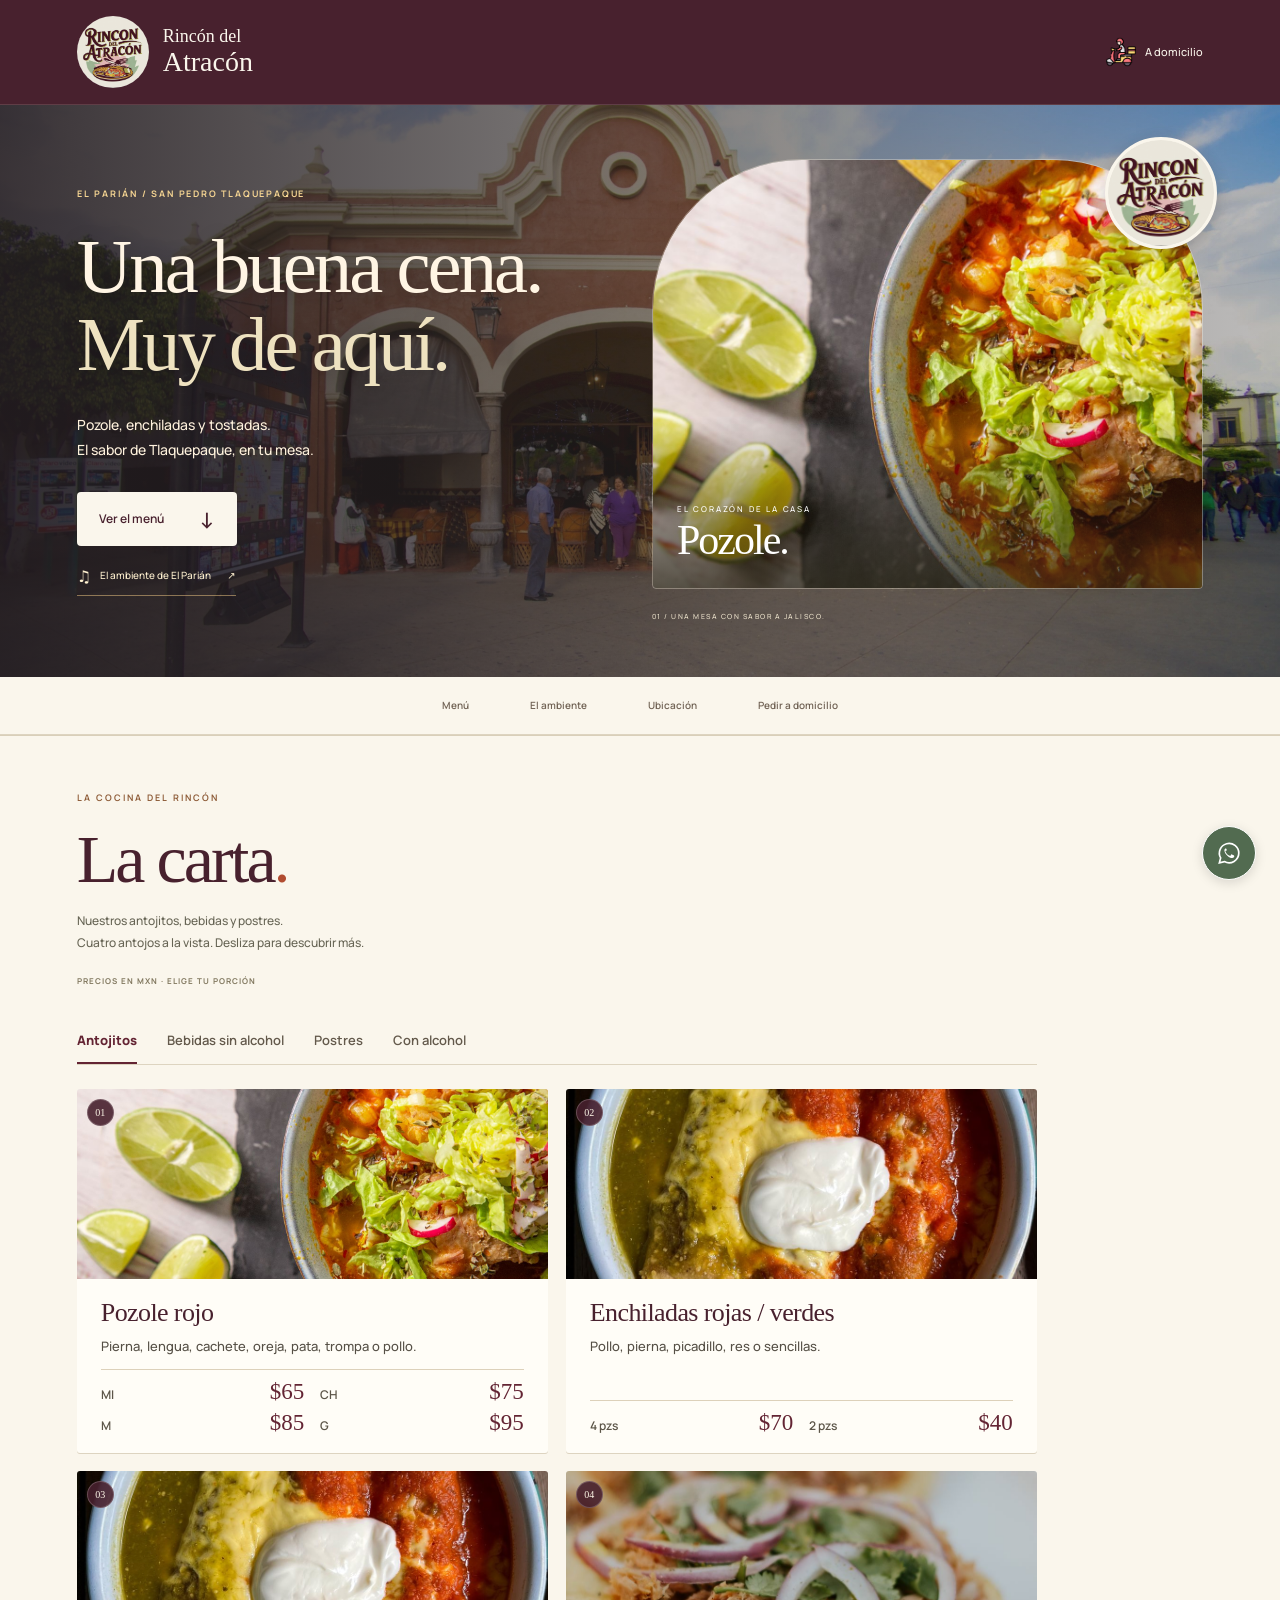
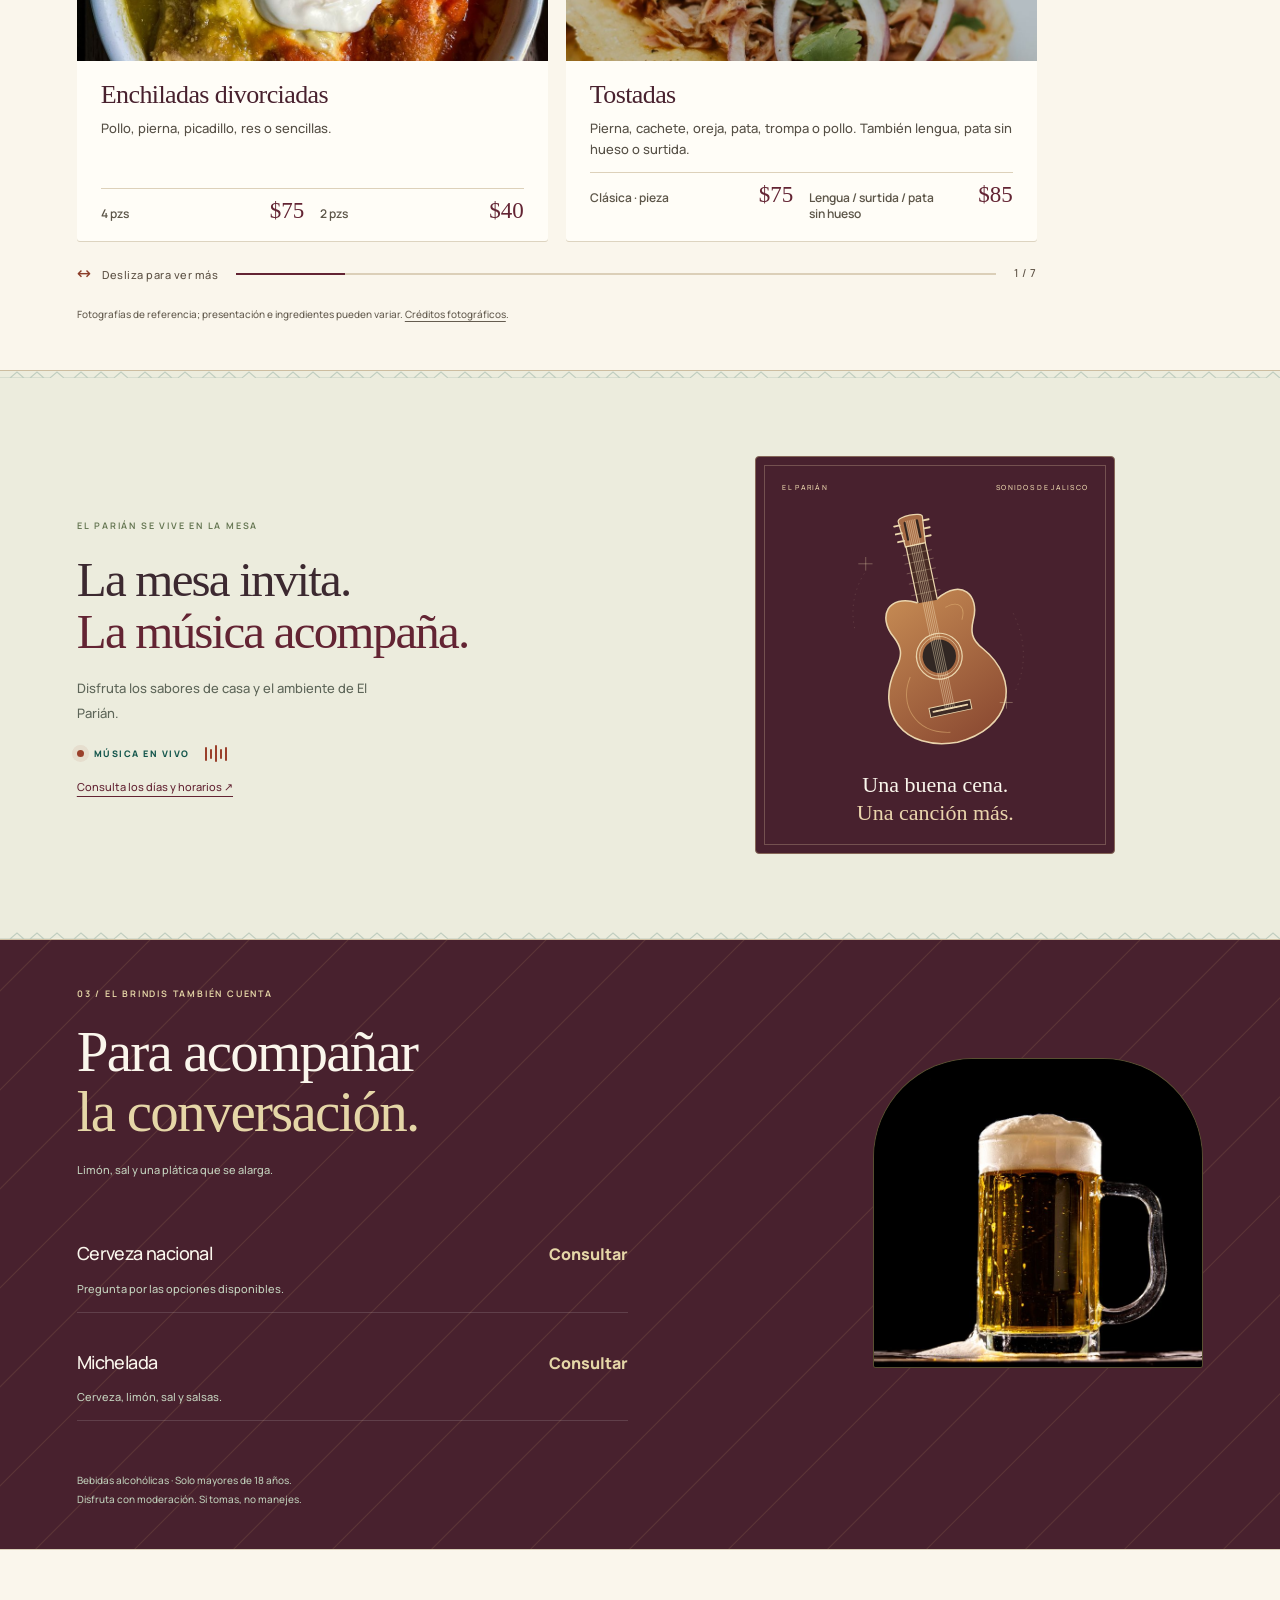
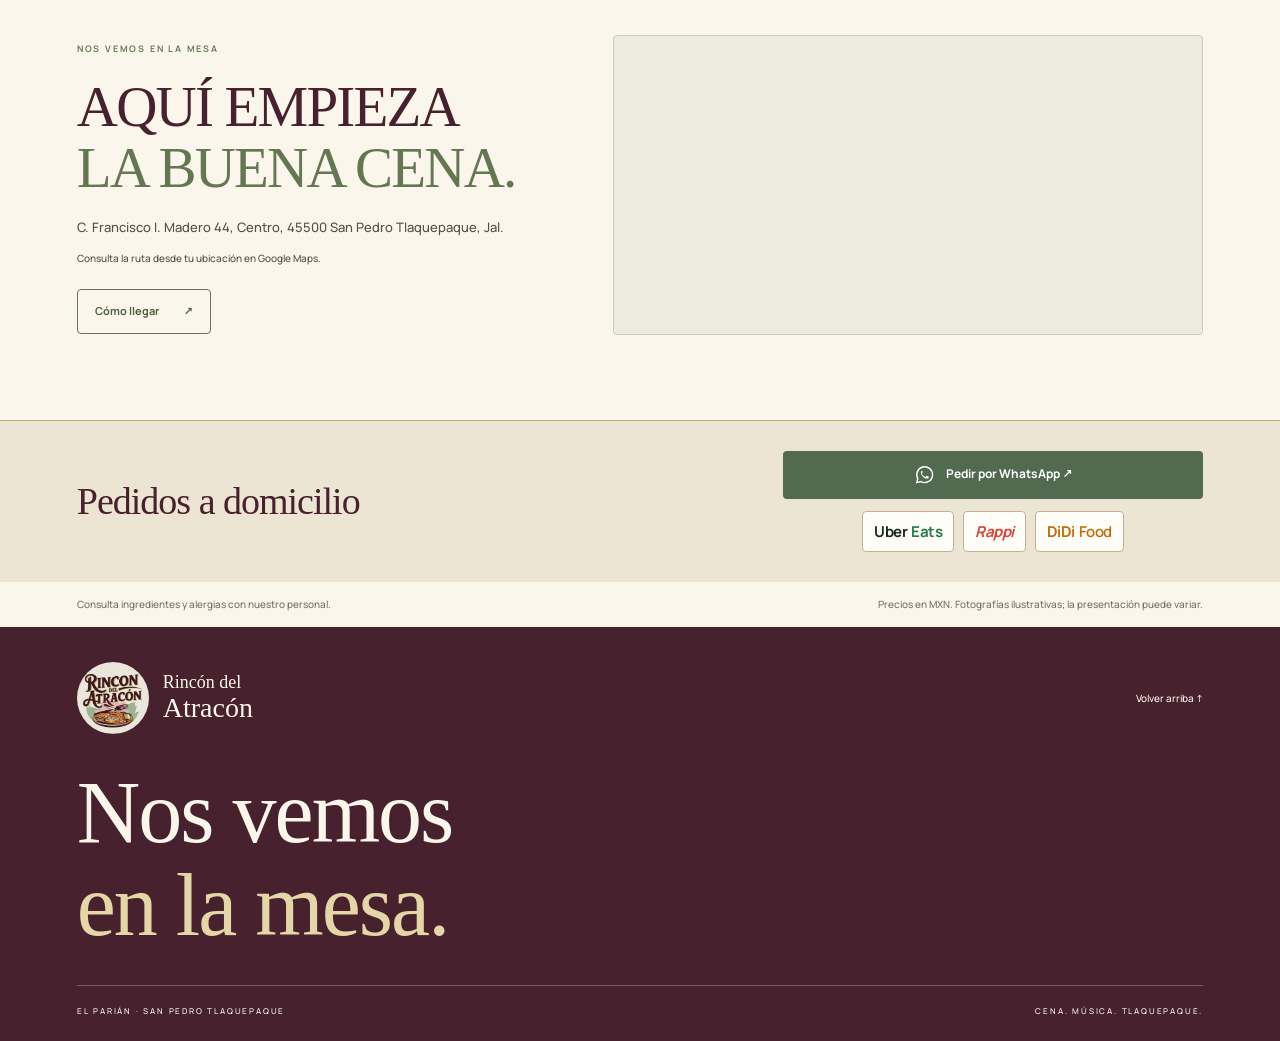
==== commit f38d7c04: "Add files via upload" ====
--- a/index.html
+++ b/index.html
@@ -1,5 +1,5 @@
-<!doctype html><html lang="es-MX"><head><meta charset="utf-8"><meta name="viewport" content="width=device-width,initial-scale=1"><meta name="theme-color" content="#9a402b"><meta name="description" content="Rincón del Atracón, cenaduría en El Parián de San Pedro Tlaquepaque. Pozole, enchiladas, tostadas y una propuesta de música en vivo."><title>Rincón del Atracón · Una noche en El Parián</title><link rel="preload" href="assets/fonts/Manrope.ttf" as="font" type="font/ttf" crossorigin><link rel="stylesheet" href="styles.css"><link rel="stylesheet" href="parian.css?v=20261021-anterior-hd"><link rel="stylesheet" href="carta.css?v=20261021-anterior-hd"><link rel="preload" as="image" href="portada-parian.jpg"></head><body><header class="topbar"><a class="brand brand-rincon" href="#inicio" aria-label="Rincón del Atracón, inicio"><img class="logo-image" src="logo-rincon.png" alt="Rincón del Atracón" width="443" height="446"><span class="brand-name">Rincón del<br><strong>Atracón</strong></span></a><a class="delivery-top" href="#domicilio"><span class="delivery-icon"><img src="moto-sin-fondo.png" alt="" aria-hidden="true" width="505" height="513"></span>A domicilio <span>↗</span></a></header><main><section class="hero" id="inicio" aria-labelledby="hero-title"><div class="hero-copy"><p class="eyebrow">EL PARIÁN / SAN PEDRO TLAQUEPAQUE</p><h1 id="hero-title">Una buena cena.<br><span>Muy de aquí.</span></h1><p class="hero-description">Pozole, enchiladas y tostadas.<br>El sabor de Tlaquepaque, en tu mesa.</p><div class="hero-links"><a class="primary-link" href="#antojitos">Ver el menú <span>↓</span></a><span class="hero-side-note">TLAQUEPAQUE,<br>JALISCO.</span></div><a class="hero-music-link" href="#musica"><span class="tiny-note" aria-hidden="true">♫</span> El ambiente de El Parián <span>↗</span></a></div><div class="hero-visual"><figure class="hero-photo"><img src="assets/hd/pozole-1600.jpg" srcset="assets/hd/pozole-640.jpg 640w, assets/hd/pozole-1600.jpg 1600w" sizes="(max-width: 650px) calc(100vw - 44px), (max-width: 1000px) 44vw, 600px" decoding="async" alt="Pozole con maíz, carne, rábano y lechuga; limones frescos al lado" width="1600" height="1067" fetchpriority="high"><figcaption><span>EL CORAZÓN DE LA CASA</span><strong>Pozole.</strong></figcaption></figure><div class="hero-stamp logo-stamp" aria-hidden="true"><img src="logo-rincon.png" alt="" width="443" height="446"></div><span class="visual-index">01 / UNA MESA CON SABOR A JALISCO.</span></div></section></main><nav class="indice" aria-label="Secciones de la carta"><a href="#antojitos">Menú</a><a href="#musica">El ambiente</a><a href="#ubicacion">Ubicación</a><a href="#domicilio">Pedir a domicilio</a></nav><main><section class="catalog-section section-wrap" id="antojitos" aria-labelledby="titulo-antojitos"><div class="catalog-heading"><span class="numero">LA COCINA DEL RINCÓN</span><h2 id="titulo-antojitos">La carta<span>.</span></h2><p>Nuestros antojitos, bebidas y postres.<br>Cuatro antojos a la vista. Desliza para descubrir más.</p><span class="catalog-meta">PRECIOS EN MXN · ELIGE TU PORCIÓN</span></div><div class="catalog-card"><nav class="catalog-tabs" aria-label="Ir a una categoría de la carta"><a href="#menu-antojitos" data-category="antojitos" aria-current="true">Antojitos</a><a href="#menu-bebidas" data-category="bebidas">Bebidas sin alcohol</a><a href="#menu-postres" data-category="postres">Postres</a><a href="#menu-alcohol" data-category="alcohol">Con alcohol</a></nav><div class="catalog-scroll" tabindex="0" role="region" aria-label="Carrusel de platillos; desliza a izquierda o derecha, o usa las flechas del teclado"><div class="catalog-group catalog-all"><div class="catalog-page" data-category="antojitos" data-label="Antojitos" role="group" aria-label="Antojitos, grupo 1 de 3"><article class="catalog-row" data-category="antojitos" id="menu-antojitos"><img class="catalog-thumb" src="assets/hd/pozole-1600.jpg" srcset="assets/hd/pozole-640.jpg 640w, assets/hd/pozole-1600.jpg 1600w" sizes="(max-width: 650px) calc((100vw - 48px) / 2), (max-width: 1090px) calc((88vw - 18px) / 2), 471px" decoding="async" alt="Fotografía de referencia de Pozole rojo" width="1600" height="1067" loading="lazy"><div class="catalog-dish"><h4>Pozole rojo</h4><p>Pierna, lengua, cachete, oreja, pata, trompa o pollo.</p><div class="real-prices"><span><small>MI</small><b>$65</b></span><span><small>CH</small><b>$75</b></span><span><small>M</small><b>$85</b></span><span><small>G</small><b>$95</b></span></div></div></article><article class="catalog-row" data-category="antojitos"><img class="catalog-thumb" src="assets/hd/enchiladas-1600.jpg" srcset="assets/hd/enchiladas-640.jpg 640w, assets/hd/enchiladas-1600.jpg 1600w" sizes="(max-width: 650px) calc((100vw - 48px) / 2), (max-width: 1090px) calc((88vw - 18px) / 2), 471px" decoding="async" alt="Fotografía de referencia de Enchiladas rojas / verdes" width="1600" height="1966" loading="lazy"><div class="catalog-dish"><h4>Enchiladas rojas / verdes</h4><p>Pollo, pierna, picadillo, res o sencillas.</p><div class="real-prices"><span><small>4 pzs</small><b>$70</b></span><span><small>2 pzs</small><b>$40</b></span></div></div></article><article class="catalog-row" data-category="antojitos"><img class="catalog-thumb" src="assets/hd/enchiladas-1600.jpg" srcset="assets/hd/enchiladas-640.jpg 640w, assets/hd/enchiladas-1600.jpg 1600w" sizes="(max-width: 650px) calc((100vw - 48px) / 2), (max-width: 1090px) calc((88vw - 18px) / 2), 471px" decoding="async" alt="Fotografía de referencia de Enchiladas divorciadas" width="1600" height="1966" loading="lazy"><div class="catalog-dish"><h4>Enchiladas divorciadas</h4><p>Pollo, pierna, picadillo, res o sencillas.</p><div class="real-prices"><span><small>4 pzs</small><b>$75</b></span><span><small>2 pzs</small><b>$40</b></span></div></div></article><article class="catalog-row" data-category="antojitos"><img class="catalog-thumb" src="assets/hd/tostadas-1600.jpg" srcset="assets/hd/tostadas-640.jpg 640w, assets/hd/tostadas-1600.jpg 1600w" sizes="(max-width: 650px) calc((100vw - 48px) / 2), (max-width: 1090px) calc((88vw - 18px) / 2), 471px" decoding="async" alt="Fotografía de referencia de Tostadas" width="1600" height="2400" loading="lazy"><div class="catalog-dish"><h4>Tostadas</h4><p>Pierna, cachete, oreja, pata, trompa o pollo. También lengua, pata sin hueso o surtida.</p><div class="real-prices"><span><small>Clásica · pieza</small><b>$75</b></span><span><small>Lengua / surtida / pata sin hueso</small><b>$85</b></span></div></div></article></div><div class="catalog-page" data-category="antojitos" data-label="Antojitos" role="group" aria-label="Antojitos, grupo 2 de 3"><article class="catalog-row" data-category="antojitos"><img class="catalog-thumb" src="assets/hd/gorditas-1600.jpg" srcset="assets/hd/gorditas-640.jpg 960w, assets/hd/gorditas-1600.jpg 1920w" sizes="(max-width: 650px) calc((100vw - 48px) / 2), (max-width: 1090px) calc((88vw - 18px) / 2), 471px" decoding="async" alt="Fotografía de referencia de Gorditas rellenas" width="1920" height="1280" loading="lazy"><div class="catalog-dish"><h4>Gorditas rellenas</h4><p>Pollo, pierna, picadillo, rajas, requesón, champiñones, chicharrón, papa o chorizo con papa.</p><div class="real-prices"><span><small>Por pieza</small><b>$25</b></span></div></div></article><article class="catalog-row" data-category="antojitos"><img class="catalog-thumb" src="assets/hd/sopes-1600.jpg" srcset="assets/hd/sopes-640.jpg 960w, assets/hd/sopes-1600.jpg 1920w" sizes="(max-width: 650px) calc((100vw - 48px) / 2), (max-width: 1090px) calc((88vw - 18px) / 2), 471px" decoding="async" alt="Fotografía de referencia de Sopes" width="1920" height="1440" loading="lazy"><div class="catalog-dish"><h4>Sopes</h4><p>Pollo, pierna, picadillo, rajas, requesón, champiñones, chicharrón, papa o chorizo con papa.</p><div class="real-prices"><span><small>Por pieza</small><b>$25</b></span></div></div></article><article class="catalog-row" data-category="antojitos"><img class="catalog-thumb" src="assets/hd/tacos-1600.jpg" srcset="assets/hd/tacos-640.jpg 960w, assets/hd/tacos-1600.jpg 1920w" sizes="(max-width: 650px) calc((100vw - 48px) / 2), (max-width: 1090px) calc((88vw - 18px) / 2), 471px" decoding="async" alt="Fotografía de referencia de Tacos dorados" width="1920" height="1440" loading="lazy"><div class="catalog-dish"><h4>Tacos dorados</h4><p>Pollo, pierna, picadillo, rajas, requesón, champiñones, chicharrón, papa o chorizo con papa.</p><div class="real-prices"><span><small>4 pzs</small><b>$70</b></span><span><small>2 pzs</small><b>$40</b></span></div></div></article><article class="catalog-row" data-category="antojitos"><img class="catalog-thumb" src="assets/hd/flautas-1600.jpg" srcset="assets/hd/flautas-640.jpg 960w, assets/hd/flautas-1600.jpg 1280w" sizes="(max-width: 650px) calc((100vw - 48px) / 2), (max-width: 1090px) calc((88vw - 18px) / 2), 471px" decoding="async" alt="Fotografía de referencia de Flautas" width="1280" height="960" loading="lazy"><div class="catalog-dish"><h4>Flautas</h4><p>Pollo, pierna, picadillo, rajas, requesón, champiñones, chicharrón, papa o chorizo con papa.</p><div class="real-prices"><span><small>2 pzs</small><b>$70</b></span><span><small>1 pza</small><b>$40</b></span></div></div></article></div><div class="catalog-page" data-category="antojitos" data-label="Antojitos" role="group" aria-label="Antojitos, grupo 3 de 3"><article class="catalog-row" data-category="antojitos"><img class="catalog-thumb" src="assets/hd/quesadillas-1600.jpg" srcset="assets/hd/quesadillas-640.jpg 640w, assets/hd/quesadillas-1600.jpg 1600w" sizes="(max-width: 650px) calc((100vw - 48px) / 2), (max-width: 1090px) calc((88vw - 18px) / 2), 471px" decoding="async" alt="Fotografía de referencia de Quesadillas fritas" width="1600" height="1067" loading="lazy"><div class="catalog-dish"><h4>Quesadillas fritas</h4><p>Pollo, pierna, picadillo, rajas, requesón, champiñones, chicharrón, papa o chorizo con papa.</p><div class="real-prices"><span><small>Por pieza</small><b>$25</b></span></div></div></article></div><div class="catalog-page" data-category="bebidas" data-label="Bebidas sin alcohol" role="group" aria-label="Bebidas sin alcohol, grupo 1 de 1"><article class="catalog-row" data-category="bebidas" id="menu-bebidas"><img class="catalog-thumb" src="assets/hd/agua-fresca-1600.jpg" srcset="assets/hd/agua-fresca-640.jpg 960w, assets/hd/agua-fresca-1600.jpg 1920w" sizes="(max-width: 650px) calc((100vw - 48px) / 2), (max-width: 1090px) calc((88vw - 18px) / 2), 471px" decoding="async" alt="Fotografía de referencia de Agua fresca de fruta natural" width="1920" height="2560" loading="lazy"><div class="catalog-dish"><h4>Agua fresca de fruta natural</h4><p>Pregunta por los sabores disponibles.</p><div class="real-prices"><span><small>500 ml</small><b>$25</b></span><span><small>1 litro</small><b>$35</b></span></div></div></article><article class="catalog-row" data-category="bebidas"><img class="catalog-thumb" src="assets/hd/refresco-1600.jpg" srcset="assets/hd/refresco-640.jpg 640w, assets/hd/refresco-1600.jpg 1600w" sizes="(max-width: 650px) calc((100vw - 48px) / 2), (max-width: 1090px) calc((88vw - 18px) / 2), 471px" decoding="async" alt="Fotografía de referencia de Refrescos" width="1600" height="2400" loading="lazy"><div class="catalog-dish"><h4>Refrescos</h4><p>Presentación de 500 ml.</p><div class="real-prices"><span><small>500 ml</small><b>$25</b></span></div></div></article><article class="catalog-row" data-category="bebidas"><img class="catalog-thumb" src="assets/hd/agua-1600.jpg" srcset="assets/hd/agua-640.jpg 640w, assets/hd/agua-1600.jpg 1600w" sizes="(max-width: 650px) calc((100vw - 48px) / 2), (max-width: 1090px) calc((88vw - 18px) / 2), 471px" decoding="async" alt="Fotografía de referencia de Agua natural" width="1600" height="2400" loading="lazy"><div class="catalog-dish"><h4>Agua natural</h4><div class="real-prices"><span><small>Precio</small><b>$20</b></span></div></div></article><article class="catalog-row" data-category="bebidas"><img class="catalog-thumb" src="assets/hd/agua-1600.jpg" srcset="assets/hd/agua-640.jpg 640w, assets/hd/agua-1600.jpg 1600w" sizes="(max-width: 650px) calc((100vw - 48px) / 2), (max-width: 1090px) calc((88vw - 18px) / 2), 471px" decoding="async" alt="Fotografía de referencia de Agua mineral" width="1600" height="2400" loading="lazy"><div class="catalog-dish"><h4>Agua mineral</h4><div class="real-prices"><span><small>Precio</small><b>$30</b></span></div></div></article></div><div class="catalog-page" data-category="postres" data-label="Postres" role="group" aria-label="Postres, grupo 1 de 1"><article class="catalog-row" data-category="postres" id="menu-postres"><img class="catalog-thumb" src="assets/hd/helados-1600.jpg" srcset="assets/hd/helados-640.jpg 960w, assets/hd/helados-1600.jpg 1920w" sizes="(max-width: 650px) calc((100vw - 48px) / 2), (max-width: 1090px) calc((88vw - 18px) / 2), 471px" decoding="async" alt="Fotografía de referencia de Helados" width="1920" height="2560" loading="lazy"><div class="catalog-dish"><h4>Helados</h4><p>Pregunta por los sabores disponibles.</p><div class="real-prices"><span><small>Precio</small><b>$60</b></span></div></div></article><article class="catalog-row" data-category="postres"><img class="catalog-thumb" src="assets/hd/jericilla-1600.jpg" srcset="assets/hd/jericilla-640.jpg 960w, assets/hd/jericilla-1600.jpg 1920w" sizes="(max-width: 650px) calc((100vw - 48px) / 2), (max-width: 1090px) calc((88vw - 18px) / 2), 471px" decoding="async" alt="Fotografía de referencia de Jericallas" width="1920" height="2560" loading="lazy"><div class="catalog-dish"><h4>Jericallas</h4><p>Postre a base de leche, azúcar, huevo, canela y vainilla, con una capa de azúcar caramelizada en la parte superior.</p><div class="real-prices"><span><small>Precio</small><b>$30</b></span></div></div></article></div><div class="catalog-page" data-category="alcohol" data-label="Bebidas alcohólicas" role="group" aria-label="Bebidas alcohólicas, grupo 1 de 2"><article class="catalog-row" data-category="alcohol" id="menu-alcohol"><img class="catalog-thumb" src="assets/hd/cheve-1600.jpg" srcset="assets/hd/cheve-640.jpg 640w, assets/hd/cheve-1600.jpg 1600w" sizes="(max-width: 650px) calc((100vw - 48px) / 2), (max-width: 1090px) calc((88vw - 18px) / 2), 471px" decoding="async" alt="Fotografía de referencia de Cerveza nacional" width="1600" height="1067" loading="lazy"><div class="catalog-dish"><h4>Cerveza nacional</h4><p>Consulta marcas, presentación y precio disponibles.</p><div class="real-prices"><span><small>Precio</small><b>Consultar</b></span></div></div></article><article class="catalog-row" data-category="alcohol"><img class="catalog-thumb" src="assets/hd/michelada-1600.jpg" srcset="assets/hd/michelada-640.jpg 960w, assets/hd/michelada-1600.jpg 1920w" sizes="(max-width: 650px) calc((100vw - 48px) / 2), (max-width: 1090px) calc((88vw - 18px) / 2), 471px" decoding="async" alt="Fotografía de referencia de Michelada" width="1920" height="3413" loading="lazy"><div class="catalog-dish"><h4>Michelada</h4><p>Consulta presentación y precio.</p><div class="real-prices"><span><small>Precio</small><b>Consultar</b></span></div></div></article><article class="catalog-row" data-category="alcohol"><img class="catalog-thumb" src="assets/hd/tequila-1600.jpg" srcset="assets/hd/tequila-640.jpg 640w, assets/hd/tequila-1600.jpg 1600w" sizes="(max-width: 650px) calc((100vw - 48px) / 2), (max-width: 1090px) calc((88vw - 18px) / 2), 471px" decoding="async" alt="Fotografía de referencia de Mezcal" width="1600" height="2400" loading="lazy"><div class="catalog-dish"><h4>Mezcal</h4><p>Consulta presentación y precio.</p><div class="real-prices"><span><small>Precio</small><b>Consultar</b></span></div></div></article><article class="catalog-row" data-category="alcohol"><img class="catalog-thumb" src="assets/hd/tequila-1600.jpg" srcset="assets/hd/tequila-640.jpg 640w, assets/hd/tequila-1600.jpg 1600w" sizes="(max-width: 650px) calc((100vw - 48px) / 2), (max-width: 1090px) calc((88vw - 18px) / 2), 471px" decoding="async" alt="Fotografía de referencia de Tequila" width="1600" height="2400" loading="lazy"><div class="catalog-dish"><h4>Tequila</h4><p>Consulta presentación y precio.</p><div class="real-prices"><span><small>Precio</small><b>Consultar</b></span></div></div></article></div><div class="catalog-page" data-category="alcohol" data-label="Bebidas alcohólicas" role="group" aria-label="Bebidas alcohólicas, grupo 2 de 2"><article class="catalog-row" data-category="alcohol"><img class="catalog-thumb" src="assets/hd/paloma-1600.jpg" srcset="assets/hd/paloma-640.jpg 960w, assets/hd/paloma-1600.jpg 1920w" sizes="(max-width: 650px) calc((100vw - 48px) / 2), (max-width: 1090px) calc((88vw - 18px) / 2), 471px" decoding="async" alt="Fotografía de referencia de Paloma" width="1920" height="1598" loading="lazy"><div class="catalog-dish"><h4>Paloma</h4><p>Consulta presentación y precio.</p><div class="real-prices"><span><small>Precio</small><b>Consultar</b></span></div></div></article><article class="catalog-row" data-category="alcohol"><img class="catalog-thumb" src="assets/hd/margarita-1600.jpg" srcset="assets/hd/margarita-640.jpg 640w, assets/hd/margarita-1600.jpg 1600w" sizes="(max-width: 650px) calc((100vw - 48px) / 2), (max-width: 1090px) calc((88vw - 18px) / 2), 471px" decoding="async" alt="Fotografía de referencia de Margarita" width="1600" height="1067" loading="lazy"><div class="catalog-dish"><h4>Margarita</h4><p>Consulta presentación y precio.</p><div class="real-prices"><span><small>Precio</small><b>Consultar</b></span></div></div></article></div></div></div><div class="catalog-footer"><span>Desliza para ver más opciones ↓</span><span>Porción y precio a elegir</span></div></div><p class="catalog-photo-note">Fotografías de referencia; presentación e ingredientes pueden variar. <a href="creditos.html" target="_blank" rel="noopener">Créditos fotográficos</a>.</p></section><section class="music-section section-wrap" id="musica" aria-labelledby="titulo-musica"><div class="music-copy"><span class="numero">EL PARIÁN SE VIVE EN LA MESA</span><h2 id="titulo-musica">La mesa invita.<br><em>La música acompaña.</em></h2><p>Disfruta los sabores de casa y el ambiente de El Parián.</p><div class="live-label"><span class="live-dot" aria-hidden="true"></span>MÚSICA EN VIVO<span class="equalizer" aria-hidden="true"><i></i><i></i><i></i><i></i><i></i></span></div><a class="music-link" href="#domicilio">Consulta los días y horarios ↗</a></div><figure class="music-art music-art-refined"><div class="music-art-heading"><span>EL PARIÁN</span><span>SONIDOS DE JALISCO</span></div><img class="guitar-editorial" src="guitarra-editorial.svg" alt="Ilustración de una guitarra de madera con cuerdas y detalles dorados" width="360" height="420" loading="lazy"><figcaption>Una buena cena.<br><em>Una canción más.</em></figcaption></figure></section><section class="cheve-section section-wrap" id="cheve" aria-labelledby="titulo-cheve"><div class="cabecera"><span class="numero">03 / EL BRINDIS TAMBIÉN CUENTA</span><h2 id="titulo-cheve">Para acompañar<br><em>la conversación.</em></h2><p>Limón, sal y una plática que se alarga.</p></div>
-<div class="beer-stage"><img src="assets/hd/cheve-1600.jpg" srcset="assets/hd/cheve-640.jpg 640w, assets/hd/cheve-1600.jpg 1600w" sizes="(max-width: 650px) calc(100vw - 44px), 330px" decoding="async" alt="Detalle de una cerveza con espuma y condensación" width="1600" height="1067" loading="lazy"><span class="beer-note">BIEN<br><em>FRÍA.</em></span></div>
+<!doctype html><html lang="es-MX"><head><meta charset="utf-8"><meta name="viewport" content="width=device-width,initial-scale=1"><meta name="theme-color" content="#9a402b"><meta name="description" content="Rincón del Atracón, cenaduría en El Parián de San Pedro Tlaquepaque. Pozole, enchiladas, tostadas y una propuesta de música en vivo."><title>Rincón del Atracón · Una noche en El Parián</title><link rel="preload" href="assets/fonts/Manrope.ttf" as="font" type="font/ttf" crossorigin><link rel="stylesheet" href="styles.css"><link rel="stylesheet" href="parian.css?v=20261021-anterior-hd"><link rel="stylesheet" href="carta.css?v=20261021-anterior-hd"><link rel="preload" as="image" href="portada-parian.jpg"></head><body><header class="topbar"><a class="brand brand-rincon" href="#inicio" aria-label="Rincón del Atracón, inicio"><img class="logo-image" src="logo-rincon.png" alt="Rincón del Atracón" width="443" height="446"><span class="brand-name">Rincón del<br><strong>Atracón</strong></span></a><a class="delivery-top" href="#domicilio"><span class="delivery-icon"><img src="moto-sin-fondo.png" alt="" aria-hidden="true" width="505" height="513"></span>A domicilio <span>↗</span></a></header><main><section class="hero" id="inicio" aria-labelledby="hero-title"><div class="hero-copy"><p class="eyebrow">EL PARIÁN / SAN PEDRO TLAQUEPAQUE</p><h1 id="hero-title">Una buena cena.<br><span>Muy de aquí.</span></h1><p class="hero-description">Pozole, enchiladas y tostadas.<br>El sabor de Tlaquepaque, en tu mesa.</p><div class="hero-links"><a class="primary-link" href="#antojitos">Ver el menú <span>↓</span></a><span class="hero-side-note">TLAQUEPAQUE,<br>JALISCO.</span></div><a class="hero-music-link" href="#musica"><span class="tiny-note" aria-hidden="true">♫</span> El ambiente de El Parián <span>↗</span></a></div><div class="hero-visual"><figure class="hero-photo"><img onerror="this.onerror=null;this.removeAttribute('srcset');this.removeAttribute('sizes');this.src='assets/pozole.jpg'" src="assets/hd/pozole-1600.jpg" srcset="assets/hd/pozole-640.jpg 640w, assets/hd/pozole-1600.jpg 1600w" sizes="(max-width: 650px) calc(100vw - 44px), (max-width: 1000px) 44vw, 600px" decoding="async" alt="Pozole con maíz, carne, rábano y lechuga; limones frescos al lado" width="1600" height="1067" fetchpriority="high"><figcaption><span>EL CORAZÓN DE LA CASA</span><strong>Pozole.</strong></figcaption></figure><div class="hero-stamp logo-stamp" aria-hidden="true"><img src="logo-rincon.png" alt="" width="443" height="446"></div><span class="visual-index">01 / UNA MESA CON SABOR A JALISCO.</span></div></section></main><nav class="indice" aria-label="Secciones de la carta"><a href="#antojitos">Menú</a><a href="#musica">El ambiente</a><a href="#ubicacion">Ubicación</a><a href="#domicilio">Pedir a domicilio</a></nav><main><section class="catalog-section section-wrap" id="antojitos" aria-labelledby="titulo-antojitos"><div class="catalog-heading"><span class="numero">LA COCINA DEL RINCÓN</span><h2 id="titulo-antojitos">La carta<span>.</span></h2><p>Nuestros antojitos, bebidas y postres.<br>Cuatro antojos a la vista. Desliza para descubrir más.</p><span class="catalog-meta">PRECIOS EN MXN · ELIGE TU PORCIÓN</span></div><div class="catalog-card"><nav class="catalog-tabs" aria-label="Ir a una categoría de la carta"><a href="#menu-antojitos" data-category="antojitos" aria-current="true">Antojitos</a><a href="#menu-bebidas" data-category="bebidas">Bebidas sin alcohol</a><a href="#menu-postres" data-category="postres">Postres</a><a href="#menu-alcohol" data-category="alcohol">Con alcohol</a></nav><div class="catalog-scroll" tabindex="0" role="region" aria-label="Carrusel de platillos; desliza a izquierda o derecha, o usa las flechas del teclado"><div class="catalog-group catalog-all"><div class="catalog-page" data-category="antojitos" data-label="Antojitos" role="group" aria-label="Antojitos, grupo 1 de 3"><article class="catalog-row" data-category="antojitos" id="menu-antojitos"><img onerror="this.onerror=null;this.removeAttribute('srcset');this.removeAttribute('sizes');this.src='assets/pozole.jpg'" class="catalog-thumb" src="assets/hd/pozole-1600.jpg" srcset="assets/hd/pozole-640.jpg 640w, assets/hd/pozole-1600.jpg 1600w" sizes="(max-width: 650px) calc((100vw - 48px) / 2), (max-width: 1090px) calc((88vw - 18px) / 2), 471px" decoding="async" alt="Fotografía de referencia de Pozole rojo" width="1600" height="1067" loading="lazy"><div class="catalog-dish"><h4>Pozole rojo</h4><p>Pierna, lengua, cachete, oreja, pata, trompa o pollo.</p><div class="real-prices"><span><small>MI</small><b>$65</b></span><span><small>CH</small><b>$75</b></span><span><small>M</small><b>$85</b></span><span><small>G</small><b>$95</b></span></div></div></article><article class="catalog-row" data-category="antojitos"><img onerror="this.onerror=null;this.removeAttribute('srcset');this.removeAttribute('sizes');this.src='assets/enchiladas.jpg'" class="catalog-thumb" src="assets/hd/enchiladas-1600.jpg" srcset="assets/hd/enchiladas-640.jpg 640w, assets/hd/enchiladas-1600.jpg 1600w" sizes="(max-width: 650px) calc((100vw - 48px) / 2), (max-width: 1090px) calc((88vw - 18px) / 2), 471px" decoding="async" alt="Fotografía de referencia de Enchiladas rojas / verdes" width="1600" height="1966" loading="lazy"><div class="catalog-dish"><h4>Enchiladas rojas / verdes</h4><p>Pollo, pierna, picadillo, res o sencillas.</p><div class="real-prices"><span><small>4 pzs</small><b>$70</b></span><span><small>2 pzs</small><b>$40</b></span></div></div></article><article class="catalog-row" data-category="antojitos"><img onerror="this.onerror=null;this.removeAttribute('srcset');this.removeAttribute('sizes');this.src='assets/enchiladas.jpg'" class="catalog-thumb" src="assets/hd/enchiladas-1600.jpg" srcset="assets/hd/enchiladas-640.jpg 640w, assets/hd/enchiladas-1600.jpg 1600w" sizes="(max-width: 650px) calc((100vw - 48px) / 2), (max-width: 1090px) calc((88vw - 18px) / 2), 471px" decoding="async" alt="Fotografía de referencia de Enchiladas divorciadas" width="1600" height="1966" loading="lazy"><div class="catalog-dish"><h4>Enchiladas divorciadas</h4><p>Pollo, pierna, picadillo, res o sencillas.</p><div class="real-prices"><span><small>4 pzs</small><b>$75</b></span><span><small>2 pzs</small><b>$40</b></span></div></div></article><article class="catalog-row" data-category="antojitos"><img onerror="this.onerror=null;this.removeAttribute('srcset');this.removeAttribute('sizes');this.src='assets/tostadas.jpg'" class="catalog-thumb" src="assets/hd/tostadas-1600.jpg" srcset="assets/hd/tostadas-640.jpg 640w, assets/hd/tostadas-1600.jpg 1600w" sizes="(max-width: 650px) calc((100vw - 48px) / 2), (max-width: 1090px) calc((88vw - 18px) / 2), 471px" decoding="async" alt="Fotografía de referencia de Tostadas" width="1600" height="2400" loading="lazy"><div class="catalog-dish"><h4>Tostadas</h4><p>Pierna, cachete, oreja, pata, trompa o pollo. También lengua, pata sin hueso o surtida.</p><div class="real-prices"><span><small>Clásica · pieza</small><b>$75</b></span><span><small>Lengua / surtida / pata sin hueso</small><b>$85</b></span></div></div></article></div><div class="catalog-page" data-category="antojitos" data-label="Antojitos" role="group" aria-label="Antojitos, grupo 2 de 3"><article class="catalog-row" data-category="antojitos"><img onerror="this.onerror=null;this.removeAttribute('srcset');this.removeAttribute('sizes');this.src='assets/gorditas.jpg'" class="catalog-thumb" src="assets/hd/gorditas-1600.jpg" srcset="assets/hd/gorditas-640.jpg 960w, assets/hd/gorditas-1600.jpg 1920w" sizes="(max-width: 650px) calc((100vw - 48px) / 2), (max-width: 1090px) calc((88vw - 18px) / 2), 471px" decoding="async" alt="Fotografía de referencia de Gorditas rellenas" width="1920" height="1280" loading="lazy"><div class="catalog-dish"><h4>Gorditas rellenas</h4><p>Pollo, pierna, picadillo, rajas, requesón, champiñones, chicharrón, papa o chorizo con papa.</p><div class="real-prices"><span><small>Por pieza</small><b>$25</b></span></div></div></article><article class="catalog-row" data-category="antojitos"><img onerror="this.onerror=null;this.removeAttribute('srcset');this.removeAttribute('sizes');this.src='assets/sopes.jpg'" class="catalog-thumb" src="assets/hd/sopes-1600.jpg" srcset="assets/hd/sopes-640.jpg 960w, assets/hd/sopes-1600.jpg 1920w" sizes="(max-width: 650px) calc((100vw - 48px) / 2), (max-width: 1090px) calc((88vw - 18px) / 2), 471px" decoding="async" alt="Fotografía de referencia de Sopes" width="1920" height="1440" loading="lazy"><div class="catalog-dish"><h4>Sopes</h4><p>Pollo, pierna, picadillo, rajas, requesón, champiñones, chicharrón, papa o chorizo con papa.</p><div class="real-prices"><span><small>Por pieza</small><b>$25</b></span></div></div></article><article class="catalog-row" data-category="antojitos"><img onerror="this.onerror=null;this.removeAttribute('srcset');this.removeAttribute('sizes');this.src='assets/tacos.jpg'" class="catalog-thumb" src="assets/hd/tacos-1600.jpg" srcset="assets/hd/tacos-640.jpg 960w, assets/hd/tacos-1600.jpg 1920w" sizes="(max-width: 650px) calc((100vw - 48px) / 2), (max-width: 1090px) calc((88vw - 18px) / 2), 471px" decoding="async" alt="Fotografía de referencia de Tacos dorados" width="1920" height="1440" loading="lazy"><div class="catalog-dish"><h4>Tacos dorados</h4><p>Pollo, pierna, picadillo, rajas, requesón, champiñones, chicharrón, papa o chorizo con papa.</p><div class="real-prices"><span><small>4 pzs</small><b>$70</b></span><span><small>2 pzs</small><b>$40</b></span></div></div></article><article class="catalog-row" data-category="antojitos"><img onerror="this.onerror=null;this.removeAttribute('srcset');this.removeAttribute('sizes');this.src='assets/flautas.jpg'" class="catalog-thumb" src="assets/hd/flautas-1600.jpg" srcset="assets/hd/flautas-640.jpg 960w, assets/hd/flautas-1600.jpg 1280w" sizes="(max-width: 650px) calc((100vw - 48px) / 2), (max-width: 1090px) calc((88vw - 18px) / 2), 471px" decoding="async" alt="Fotografía de referencia de Flautas" width="1280" height="960" loading="lazy"><div class="catalog-dish"><h4>Flautas</h4><p>Pollo, pierna, picadillo, rajas, requesón, champiñones, chicharrón, papa o chorizo con papa.</p><div class="real-prices"><span><small>2 pzs</small><b>$70</b></span><span><small>1 pza</small><b>$40</b></span></div></div></article></div><div class="catalog-page" data-category="antojitos" data-label="Antojitos" role="group" aria-label="Antojitos, grupo 3 de 3"><article class="catalog-row" data-category="antojitos"><img onerror="this.onerror=null;this.removeAttribute('srcset');this.removeAttribute('sizes');this.src='assets/quesadillas.jpg'" class="catalog-thumb" src="assets/hd/quesadillas-1600.jpg" srcset="assets/hd/quesadillas-640.jpg 640w, assets/hd/quesadillas-1600.jpg 1600w" sizes="(max-width: 650px) calc((100vw - 48px) / 2), (max-width: 1090px) calc((88vw - 18px) / 2), 471px" decoding="async" alt="Fotografía de referencia de Quesadillas fritas" width="1600" height="1067" loading="lazy"><div class="catalog-dish"><h4>Quesadillas fritas</h4><p>Pollo, pierna, picadillo, rajas, requesón, champiñones, chicharrón, papa o chorizo con papa.</p><div class="real-prices"><span><small>Por pieza</small><b>$25</b></span></div></div></article></div><div class="catalog-page" data-category="bebidas" data-label="Bebidas sin alcohol" role="group" aria-label="Bebidas sin alcohol, grupo 1 de 1"><article class="catalog-row" data-category="bebidas" id="menu-bebidas"><img onerror="this.onerror=null;this.removeAttribute('srcset');this.removeAttribute('sizes');this.src='assets/agua-fresca.jpg'" class="catalog-thumb" src="assets/hd/agua-fresca-1600.jpg" srcset="assets/hd/agua-fresca-640.jpg 960w, assets/hd/agua-fresca-1600.jpg 1920w" sizes="(max-width: 650px) calc((100vw - 48px) / 2), (max-width: 1090px) calc((88vw - 18px) / 2), 471px" decoding="async" alt="Fotografía de referencia de Agua fresca de fruta natural" width="1920" height="2560" loading="lazy"><div class="catalog-dish"><h4>Agua fresca de fruta natural</h4><p>Pregunta por los sabores disponibles.</p><div class="real-prices"><span><small>500 ml</small><b>$25</b></span><span><small>1 litro</small><b>$35</b></span></div></div></article><article class="catalog-row" data-category="bebidas"><img onerror="this.onerror=null;this.removeAttribute('srcset');this.removeAttribute('sizes');this.src='assets/refresco.jpg'" class="catalog-thumb" src="assets/hd/refresco-1600.jpg" srcset="assets/hd/refresco-640.jpg 640w, assets/hd/refresco-1600.jpg 1600w" sizes="(max-width: 650px) calc((100vw - 48px) / 2), (max-width: 1090px) calc((88vw - 18px) / 2), 471px" decoding="async" alt="Fotografía de referencia de Refrescos" width="1600" height="2400" loading="lazy"><div class="catalog-dish"><h4>Refrescos</h4><p>Presentación de 500 ml.</p><div class="real-prices"><span><small>500 ml</small><b>$25</b></span></div></div></article><article class="catalog-row" data-category="bebidas"><img onerror="this.onerror=null;this.removeAttribute('srcset');this.removeAttribute('sizes');this.src='assets/agua.jpg'" class="catalog-thumb" src="assets/hd/agua-1600.jpg" srcset="assets/hd/agua-640.jpg 640w, assets/hd/agua-1600.jpg 1600w" sizes="(max-width: 650px) calc((100vw - 48px) / 2), (max-width: 1090px) calc((88vw - 18px) / 2), 471px" decoding="async" alt="Fotografía de referencia de Agua natural" width="1600" height="2400" loading="lazy"><div class="catalog-dish"><h4>Agua natural</h4><div class="real-prices"><span><small>Precio</small><b>$20</b></span></div></div></article><article class="catalog-row" data-category="bebidas"><img onerror="this.onerror=null;this.removeAttribute('srcset');this.removeAttribute('sizes');this.src='assets/agua.jpg'" class="catalog-thumb" src="assets/hd/agua-1600.jpg" srcset="assets/hd/agua-640.jpg 640w, assets/hd/agua-1600.jpg 1600w" sizes="(max-width: 650px) calc((100vw - 48px) / 2), (max-width: 1090px) calc((88vw - 18px) / 2), 471px" decoding="async" alt="Fotografía de referencia de Agua mineral" width="1600" height="2400" loading="lazy"><div class="catalog-dish"><h4>Agua mineral</h4><div class="real-prices"><span><small>Precio</small><b>$30</b></span></div></div></article></div><div class="catalog-page" data-category="postres" data-label="Postres" role="group" aria-label="Postres, grupo 1 de 1"><article class="catalog-row" data-category="postres" id="menu-postres"><img onerror="this.onerror=null;this.removeAttribute('srcset');this.removeAttribute('sizes');this.src='assets/helados.jpg'" class="catalog-thumb" src="assets/hd/helados-1600.jpg" srcset="assets/hd/helados-640.jpg 960w, assets/hd/helados-1600.jpg 1920w" sizes="(max-width: 650px) calc((100vw - 48px) / 2), (max-width: 1090px) calc((88vw - 18px) / 2), 471px" decoding="async" alt="Fotografía de referencia de Helados" width="1920" height="2560" loading="lazy"><div class="catalog-dish"><h4>Helados</h4><p>Pregunta por los sabores disponibles.</p><div class="real-prices"><span><small>Precio</small><b>$60</b></span></div></div></article><article class="catalog-row" data-category="postres"><img onerror="this.onerror=null;this.removeAttribute('srcset');this.removeAttribute('sizes');this.src='assets/jericilla.jpg'" class="catalog-thumb" src="assets/hd/jericilla-1600.jpg" srcset="assets/hd/jericilla-640.jpg 960w, assets/hd/jericilla-1600.jpg 1920w" sizes="(max-width: 650px) calc((100vw - 48px) / 2), (max-width: 1090px) calc((88vw - 18px) / 2), 471px" decoding="async" alt="Fotografía de referencia de Jericallas" width="1920" height="2560" loading="lazy"><div class="catalog-dish"><h4>Jericallas</h4><p>Postre a base de leche, azúcar, huevo, canela y vainilla, con una capa de azúcar caramelizada en la parte superior.</p><div class="real-prices"><span><small>Precio</small><b>$30</b></span></div></div></article></div><div class="catalog-page" data-category="alcohol" data-label="Bebidas alcohólicas" role="group" aria-label="Bebidas alcohólicas, grupo 1 de 2"><article class="catalog-row" data-category="alcohol" id="menu-alcohol"><img onerror="this.onerror=null;this.removeAttribute('srcset');this.removeAttribute('sizes');this.src='assets/cheve.jpg'" class="catalog-thumb" src="assets/hd/cheve-1600.jpg" srcset="assets/hd/cheve-640.jpg 640w, assets/hd/cheve-1600.jpg 1600w" sizes="(max-width: 650px) calc((100vw - 48px) / 2), (max-width: 1090px) calc((88vw - 18px) / 2), 471px" decoding="async" alt="Fotografía de referencia de Cerveza nacional" width="1600" height="1067" loading="lazy"><div class="catalog-dish"><h4>Cerveza nacional</h4><p>Consulta marcas, presentación y precio disponibles.</p><div class="real-prices"><span><small>Precio</small><b>Consultar</b></span></div></div></article><article class="catalog-row" data-category="alcohol"><img onerror="this.onerror=null;this.removeAttribute('srcset');this.removeAttribute('sizes');this.src='assets/michelada.jpg'" class="catalog-thumb" src="assets/hd/michelada-1600.jpg" srcset="assets/hd/michelada-640.jpg 960w, assets/hd/michelada-1600.jpg 1920w" sizes="(max-width: 650px) calc((100vw - 48px) / 2), (max-width: 1090px) calc((88vw - 18px) / 2), 471px" decoding="async" alt="Fotografía de referencia de Michelada" width="1920" height="3413" loading="lazy"><div class="catalog-dish"><h4>Michelada</h4><p>Consulta presentación y precio.</p><div class="real-prices"><span><small>Precio</small><b>Consultar</b></span></div></div></article><article class="catalog-row" data-category="alcohol"><img onerror="this.onerror=null;this.removeAttribute('srcset');this.removeAttribute('sizes');this.src='assets/tequila.jpg'" class="catalog-thumb" src="assets/hd/tequila-1600.jpg" srcset="assets/hd/tequila-640.jpg 640w, assets/hd/tequila-1600.jpg 1600w" sizes="(max-width: 650px) calc((100vw - 48px) / 2), (max-width: 1090px) calc((88vw - 18px) / 2), 471px" decoding="async" alt="Fotografía de referencia de Mezcal" width="1600" height="2400" loading="lazy"><div class="catalog-dish"><h4>Mezcal</h4><p>Consulta presentación y precio.</p><div class="real-prices"><span><small>Precio</small><b>Consultar</b></span></div></div></article><article class="catalog-row" data-category="alcohol"><img onerror="this.onerror=null;this.removeAttribute('srcset');this.removeAttribute('sizes');this.src='assets/tequila.jpg'" class="catalog-thumb" src="assets/hd/tequila-1600.jpg" srcset="assets/hd/tequila-640.jpg 640w, assets/hd/tequila-1600.jpg 1600w" sizes="(max-width: 650px) calc((100vw - 48px) / 2), (max-width: 1090px) calc((88vw - 18px) / 2), 471px" decoding="async" alt="Fotografía de referencia de Tequila" width="1600" height="2400" loading="lazy"><div class="catalog-dish"><h4>Tequila</h4><p>Consulta presentación y precio.</p><div class="real-prices"><span><small>Precio</small><b>Consultar</b></span></div></div></article></div><div class="catalog-page" data-category="alcohol" data-label="Bebidas alcohólicas" role="group" aria-label="Bebidas alcohólicas, grupo 2 de 2"><article class="catalog-row" data-category="alcohol"><img onerror="this.onerror=null;this.removeAttribute('srcset');this.removeAttribute('sizes');this.src='assets/paloma.jpg'" class="catalog-thumb" src="assets/hd/paloma-1600.jpg" srcset="assets/hd/paloma-640.jpg 960w, assets/hd/paloma-1600.jpg 1920w" sizes="(max-width: 650px) calc((100vw - 48px) / 2), (max-width: 1090px) calc((88vw - 18px) / 2), 471px" decoding="async" alt="Fotografía de referencia de Paloma" width="1920" height="1598" loading="lazy"><div class="catalog-dish"><h4>Paloma</h4><p>Consulta presentación y precio.</p><div class="real-prices"><span><small>Precio</small><b>Consultar</b></span></div></div></article><article class="catalog-row" data-category="alcohol"><img onerror="this.onerror=null;this.removeAttribute('srcset');this.removeAttribute('sizes');this.src='assets/margarita.jpg'" class="catalog-thumb" src="assets/hd/margarita-1600.jpg" srcset="assets/hd/margarita-640.jpg 640w, assets/hd/margarita-1600.jpg 1600w" sizes="(max-width: 650px) calc((100vw - 48px) / 2), (max-width: 1090px) calc((88vw - 18px) / 2), 471px" decoding="async" alt="Fotografía de referencia de Margarita" width="1600" height="1067" loading="lazy"><div class="catalog-dish"><h4>Margarita</h4><p>Consulta presentación y precio.</p><div class="real-prices"><span><small>Precio</small><b>Consultar</b></span></div></div></article></div></div></div><div class="catalog-footer"><span>Desliza para ver más opciones ↓</span><span>Porción y precio a elegir</span></div></div><p class="catalog-photo-note">Fotografías de referencia; presentación e ingredientes pueden variar. <a href="creditos.html" target="_blank" rel="noopener">Créditos fotográficos</a>.</p></section><section class="music-section section-wrap" id="musica" aria-labelledby="titulo-musica"><div class="music-copy"><span class="numero">EL PARIÁN SE VIVE EN LA MESA</span><h2 id="titulo-musica">La mesa invita.<br><em>La música acompaña.</em></h2><p>Disfruta los sabores de casa y el ambiente de El Parián.</p><div class="live-label"><span class="live-dot" aria-hidden="true"></span>MÚSICA EN VIVO<span class="equalizer" aria-hidden="true"><i></i><i></i><i></i><i></i><i></i></span></div><a class="music-link" href="#domicilio">Consulta los días y horarios ↗</a></div><figure class="music-art music-art-refined"><div class="music-art-heading"><span>EL PARIÁN</span><span>SONIDOS DE JALISCO</span></div><img class="guitar-editorial" src="guitarra-editorial.svg" alt="Ilustración de una guitarra de madera con cuerdas y detalles dorados" width="360" height="420" loading="lazy"><figcaption>Una buena cena.<br><em>Una canción más.</em></figcaption></figure></section><section class="cheve-section section-wrap" id="cheve" aria-labelledby="titulo-cheve"><div class="cabecera"><span class="numero">03 / EL BRINDIS TAMBIÉN CUENTA</span><h2 id="titulo-cheve">Para acompañar<br><em>la conversación.</em></h2><p>Limón, sal y una plática que se alarga.</p></div>
+<div class="beer-stage"><img onerror="this.onerror=null;this.removeAttribute('srcset');this.removeAttribute('sizes');this.src='assets/cheve.jpg'" src="assets/hd/cheve-1600.jpg" srcset="assets/hd/cheve-640.jpg 640w, assets/hd/cheve-1600.jpg 1600w" sizes="(max-width: 650px) calc(100vw - 44px), 330px" decoding="async" alt="Detalle de una cerveza con espuma y condensación" width="1600" height="1067" loading="lazy"><span class="beer-note">BIEN<br><em>FRÍA.</em></span></div>
 <article class="platillo"><div class="nombre"><h3>Cerveza nacional</h3><span class="precio price-consult">Consultar</span></div><p>Pregunta por las opciones disponibles.</p></article>
 <article class="platillo"><div class="nombre"><h3>Michelada</h3><span class="precio price-consult">Consultar</span></div><p>Cerveza, limón, sal y salsas.</p></article>
 <aside class="maridaje"><span class="numero">PARA ACOMPAÑAR EL BRINDIS</span><p>Una cheve con tacos dorados.<br>Una michelada con tostadas.</p><a href="#antojitos">Conoce los antojitos ↗</a></aside><p class="consumo">Bebidas alcohólicas · Solo mayores de 18 años.<br>Disfruta con moderación. Si tomas, no manejes.</p></section><section class="map-section section-wrap" id="ubicacion" aria-labelledby="titulo-ubicacion"><div class="map-copy"><span class="numero">NOS VEMOS EN LA MESA</span><h2 id="titulo-ubicacion">AQUÍ EMPIEZA<br><em>LA BUENA CENA.</em></h2><p id="map-address">El Parián · San Pedro Tlaquepaque, Jalisco.</p><p class="map-status" id="map-status">La ubicación exacta del local está pendiente de confirmar.</p><a class="map-directions" id="map-directions" href="#map-preview">Cómo llegar <span>↗</span></a></div><div class="map-preview" id="map-preview"><div class="map-placeholder" id="map-placeholder"><div class="map-streets" aria-hidden="true"></div><svg class="map-pin" viewBox="0 0 64 80" fill="none" aria-hidden="true"><path d="M32 72C24 61 9 43 9 29a23 23 0 0 1 46 0c0 14-15 32-23 43Z" fill="#15574d" stroke="#fff5e4" stroke-width="3"/><circle cx="32" cy="29" r="8" fill="#efc879"/></svg><div class="map-placeholder-label"><strong>Ubicación del negocio</strong><span>El mapa se activará al confirmar la dirección.</span></div><span class="map-provider">Espacio preparado para Google Maps</span></div></div></section><section class="delivery section-wrap delivery-compact" id="domicilio" aria-labelledby="titulo-domicilio"><h2 id="titulo-domicilio">Pedidos a domicilio</h2><div class="delivery-action"><a class="whatsapp" data-whatsapp href="#contacto-pendiente"><span class="button-icon"><svg viewBox="0 0 32 32" fill="none" aria-hidden="true"><path d="M27 15.5A11.5 11.5 0 0 1 10 25.6L4 27l1.5-5.8A11.5 11.5 0 1 1 27 15.5Z" stroke="currentColor" stroke-width="2"/><path d="M11 10c-3 2 1 9 6 11 3 1 6-1 4-3l-3-1-1 2c-3-1-5-3-6-6l2-1-1-2Z" fill="currentColor"/></svg></span> Pedir por WhatsApp ↗</a><div class="platform-list" aria-label="Plataformas de entrega disponibles"><span class="platform-uber">Uber <b>Eats</b></span><span class="platform-rappi">Rappi</span><span class="platform-didi">DiDi <b>Food</b></span></div><p id="contacto-pendiente" class="contact-note" hidden></p></div></section><div class="aviso"><p>Consulta ingredientes y alergias con nuestro personal.</p><p>Precios en MXN. Fotografías ilustrativas; la presentación puede variar.</p></div></main><footer><div class="footer-row"><a class="brand brand-rincon" href="#inicio" aria-label="Rincón del Atracón, inicio"><img class="logo-image" src="logo-rincon.png" alt="Rincón del Atracón" width="443" height="446"><span class="brand-name">Rincón del<br><strong>Atracón</strong></span></a><a class="back-top" href="#inicio">Volver arriba ↑</a></div><p class="footer-message">Nos vemos<br><em>en la mesa.</em></p><div class="footer-bottom"><span>EL PARIÁN · SAN PEDRO TLAQUEPAQUE</span><span>CENA. MÚSICA. TLAQUEPAQUE.</span></div></footer><a class="whatsapp-float" data-whatsapp href="#contacto-pendiente" aria-label="WhatsApp del negocio, número pendiente" title="WhatsApp"><svg viewBox="0 0 32 32" fill="none" aria-hidden="true"><path d="M27 15.5A11.5 11.5 0 0 1 10 25.6L4 27l1.5-5.8A11.5 11.5 0 1 1 27 15.5Z" stroke="currentColor" stroke-width="2"/><path d="M11 10c-3 2 1 9 6 11 3 1 6-1 4-3l-3-1-1 2c-3-1-5-3-6-6l2-1-1-2Z" fill="currentColor"/></svg></a><div class="reading-progress" aria-hidden="true"></div><script src="config.js?v=20261021-anterior-hd"></script><script src="experience.js?v=20261021-anterior-hd"></script><script src="menu.js?v=20261021-anterior-hd"></script><script src="map.js"></script></body></html>
